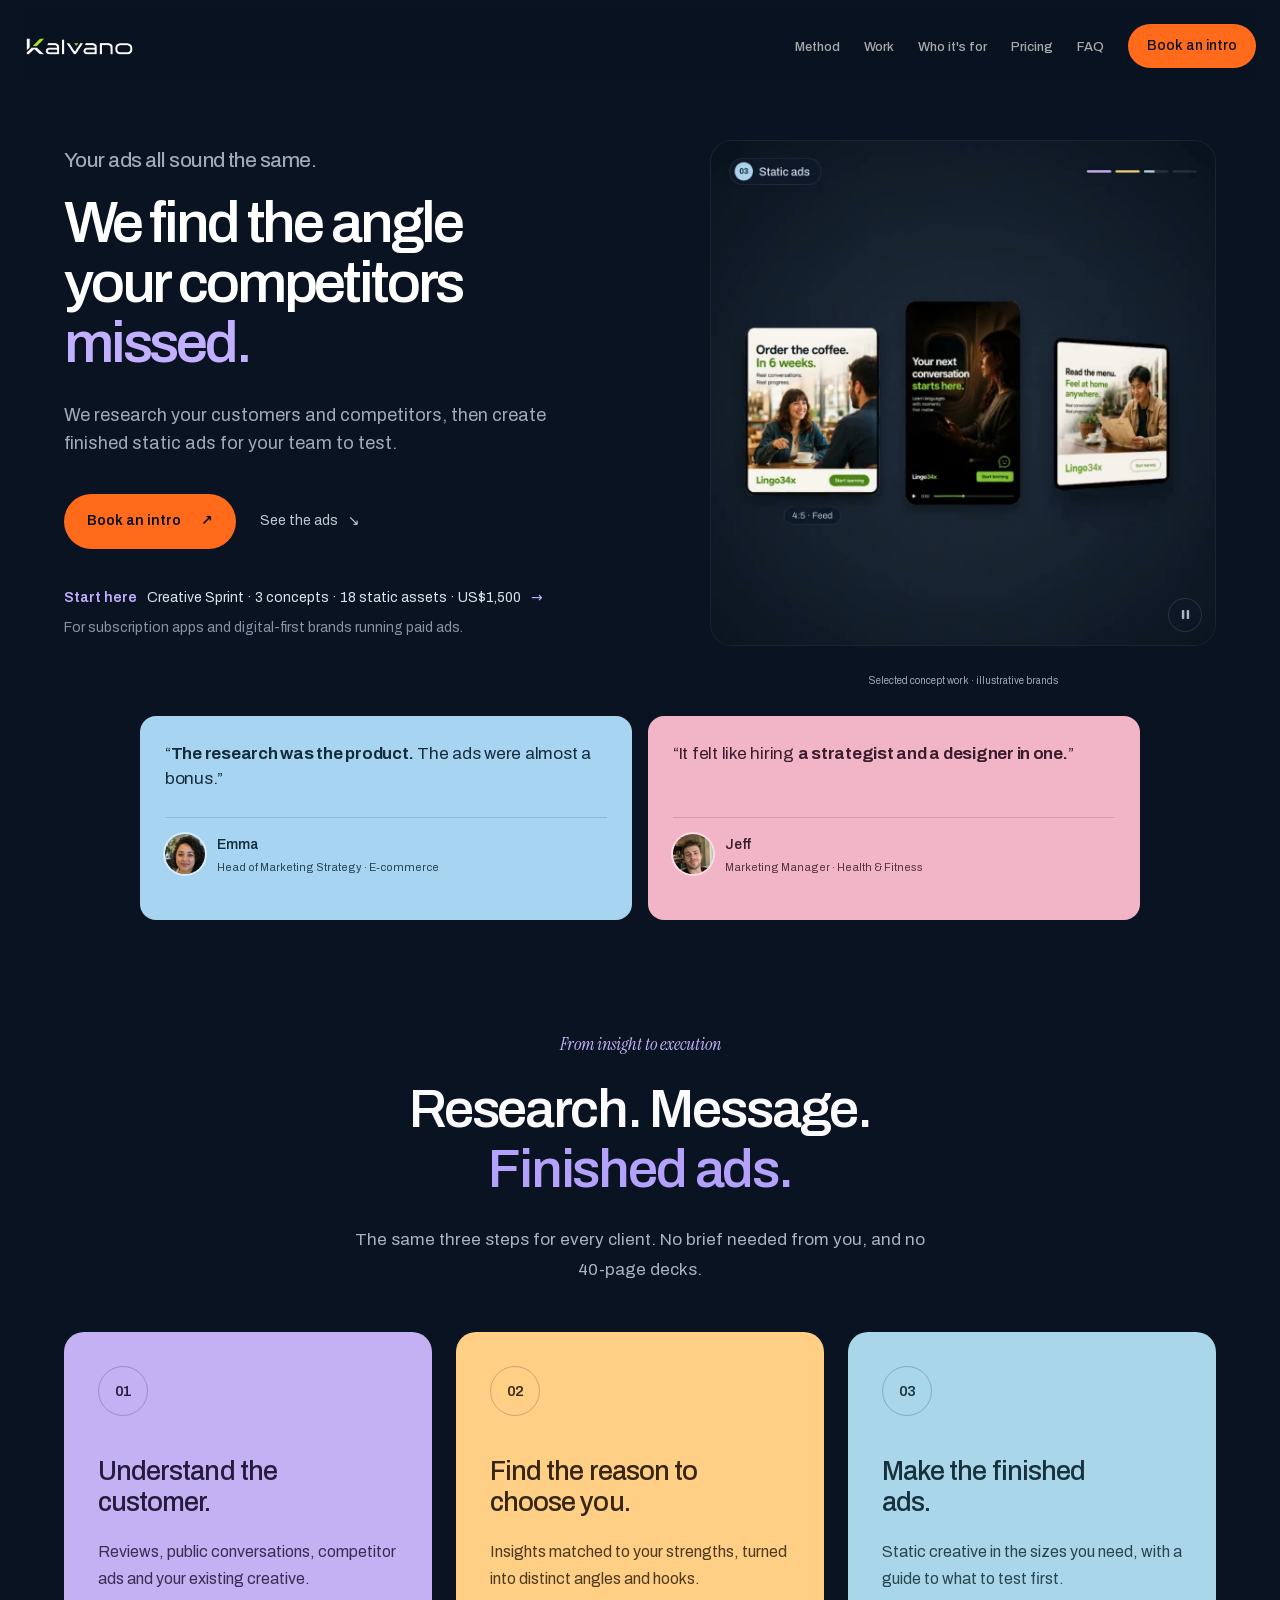
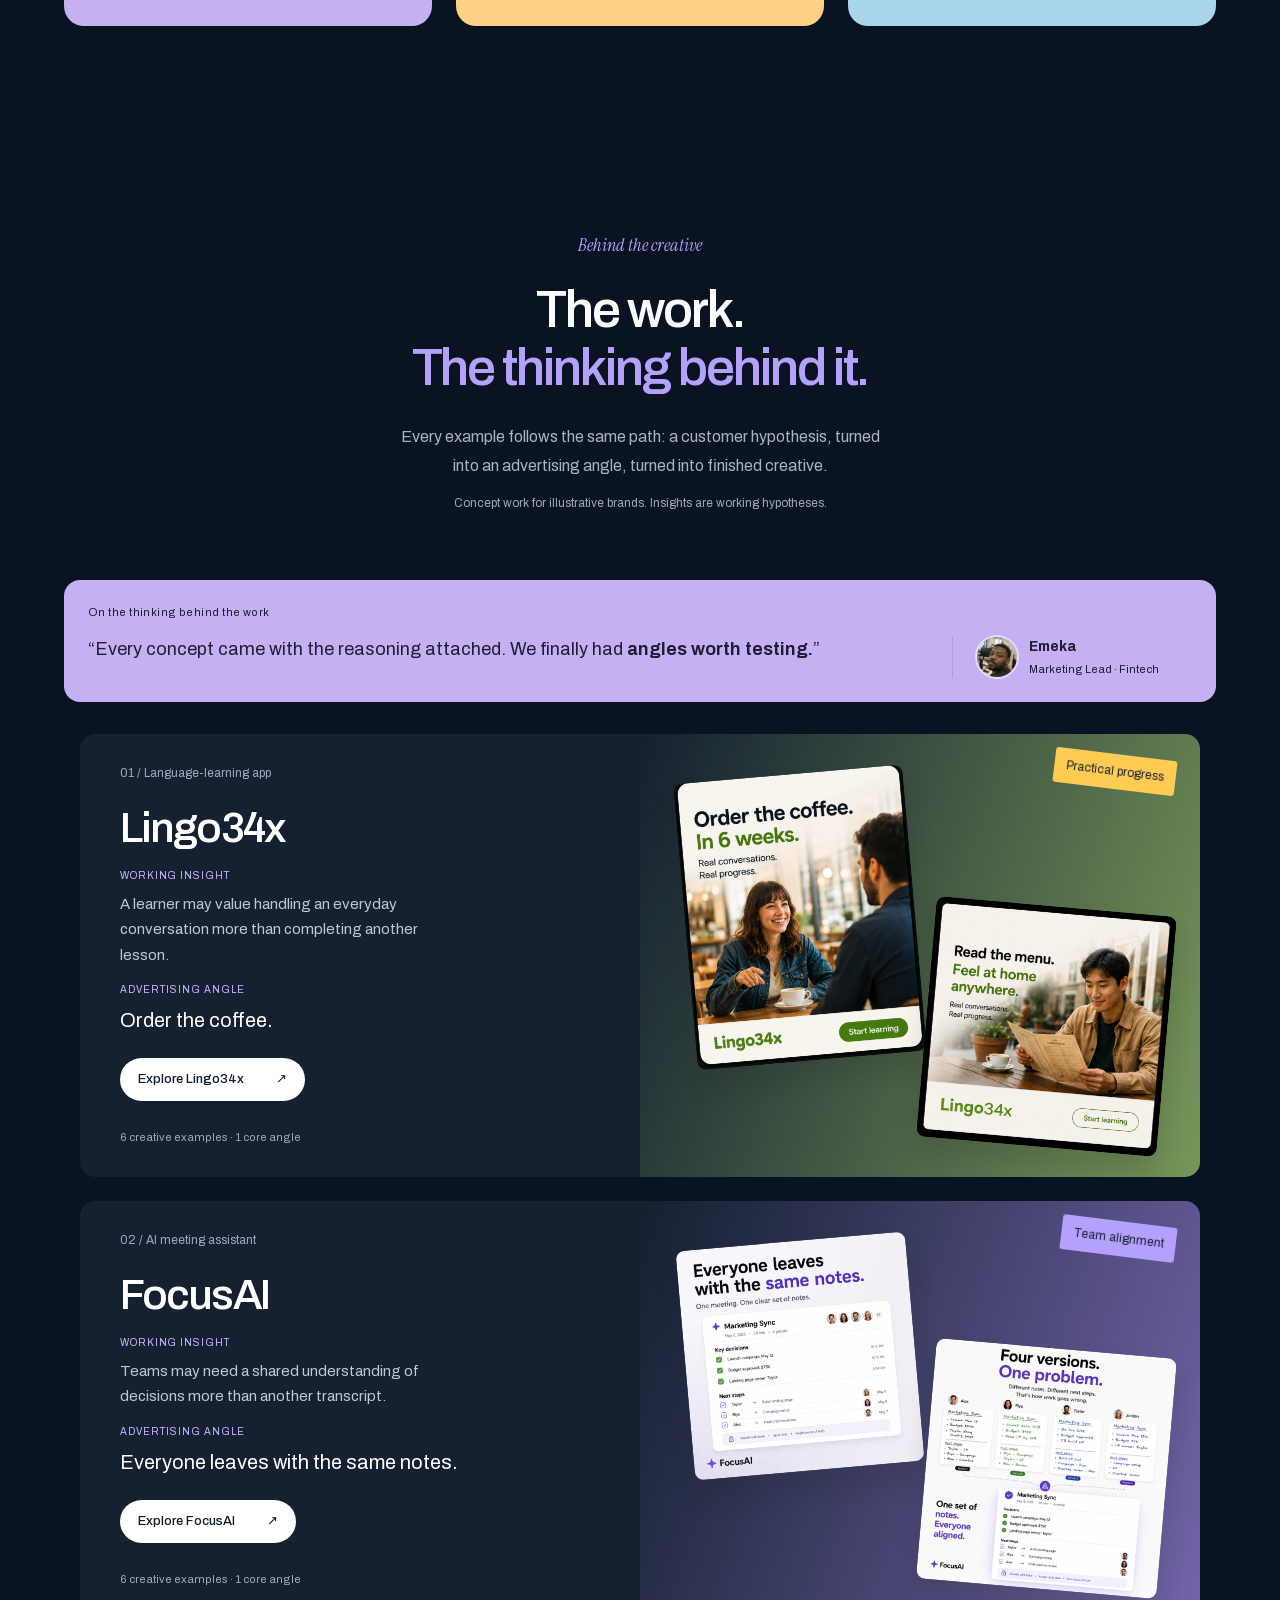
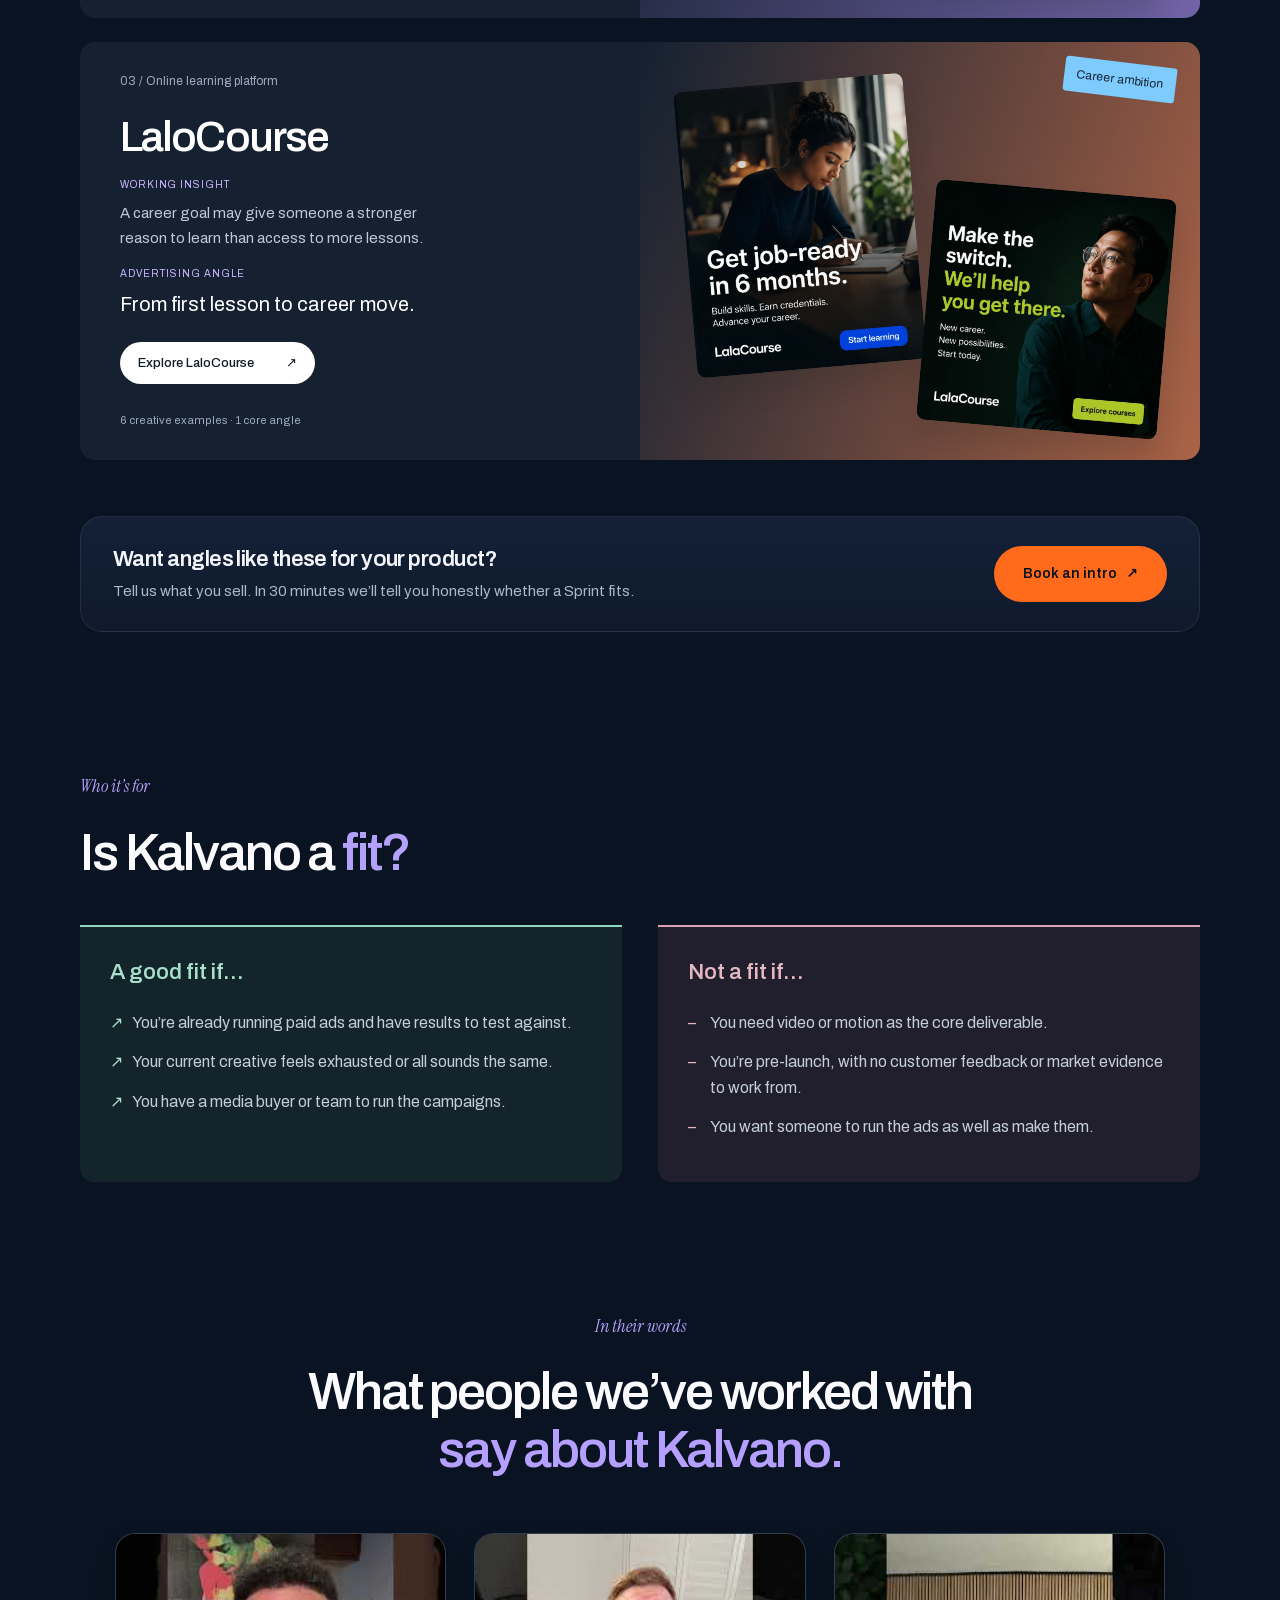
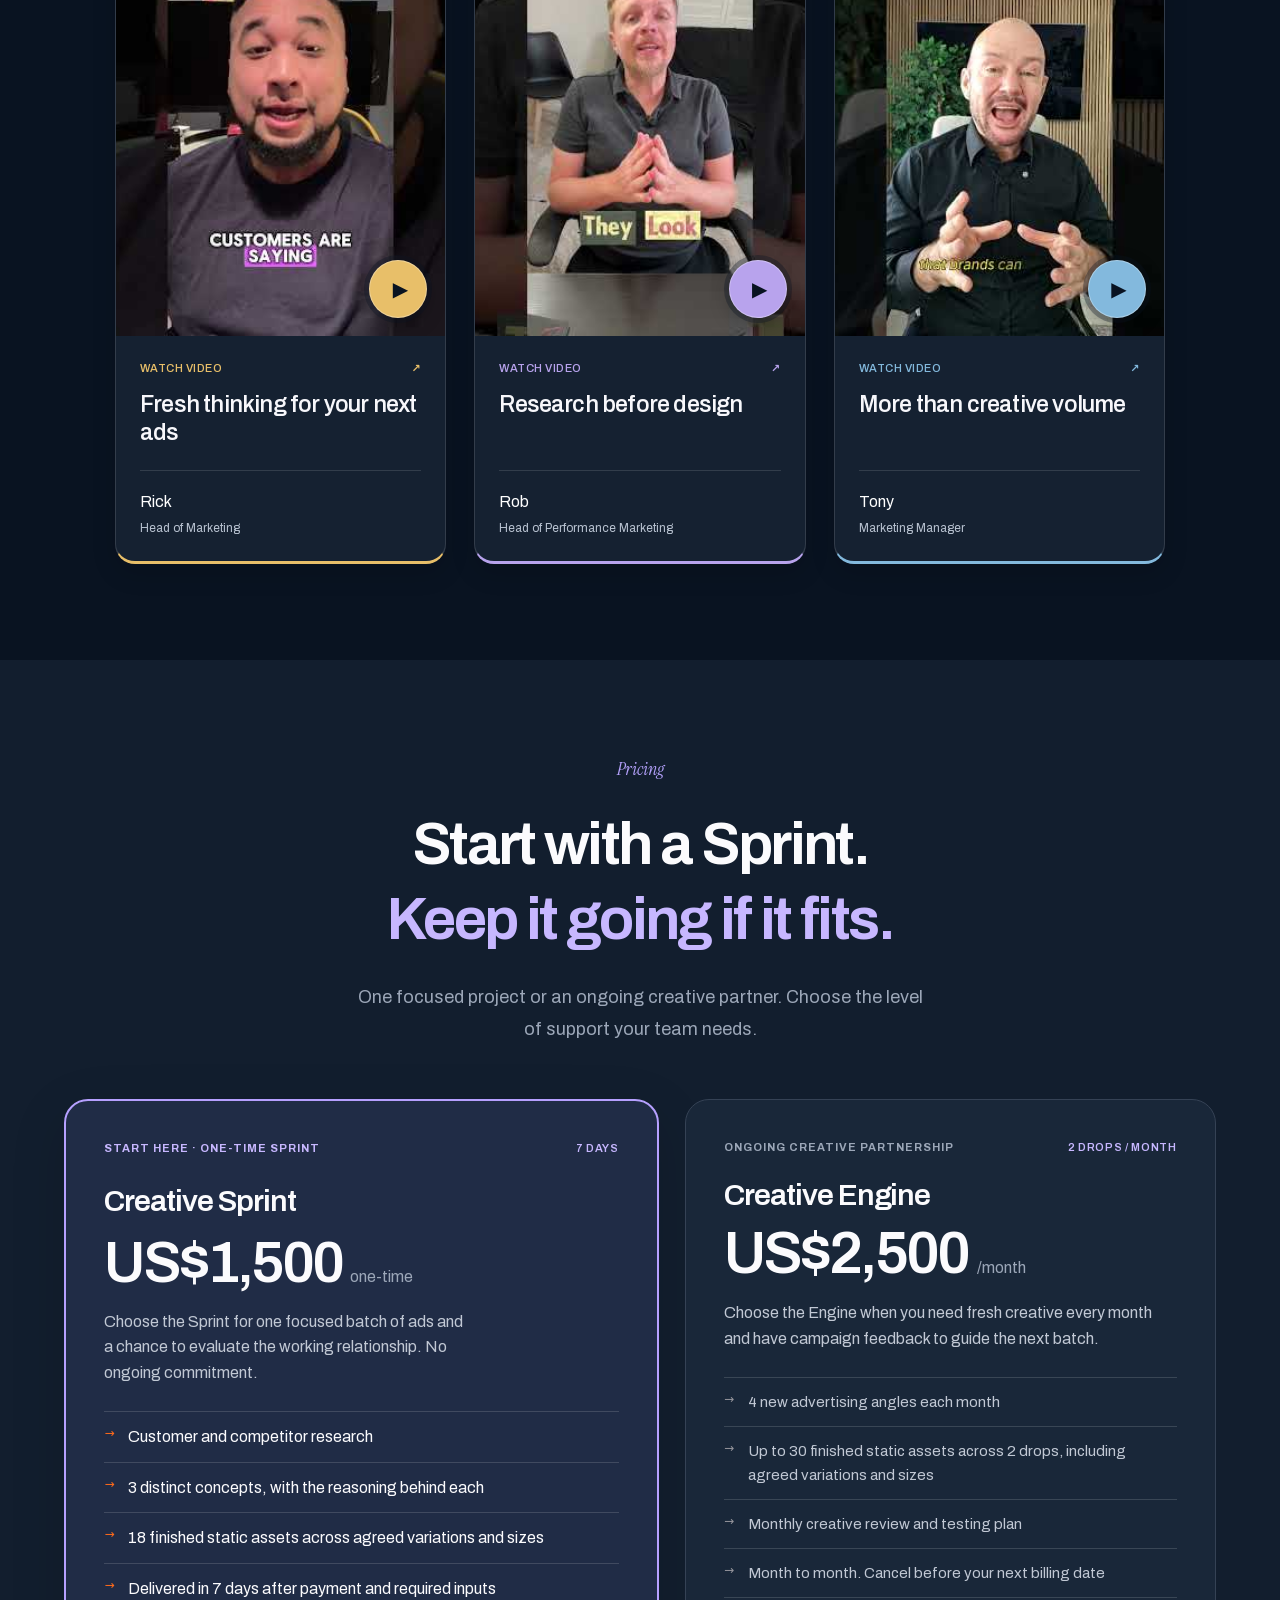
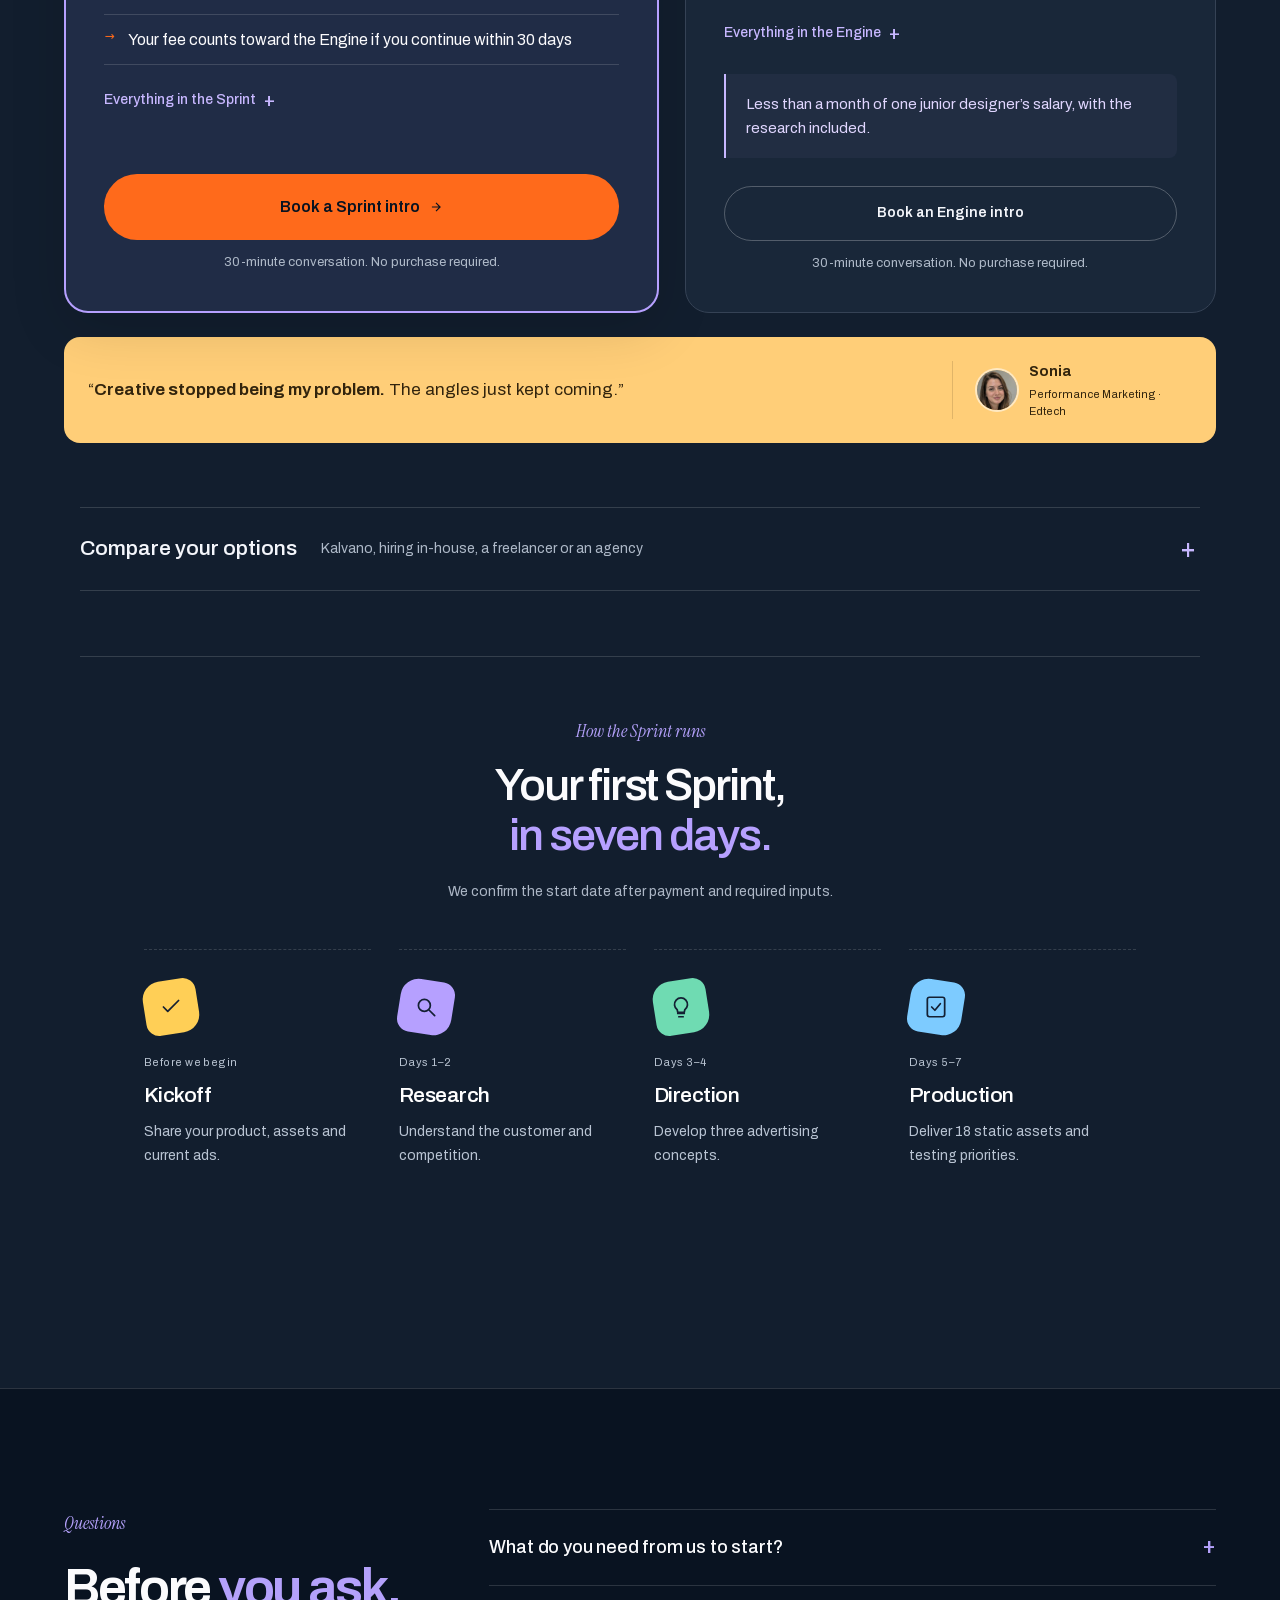
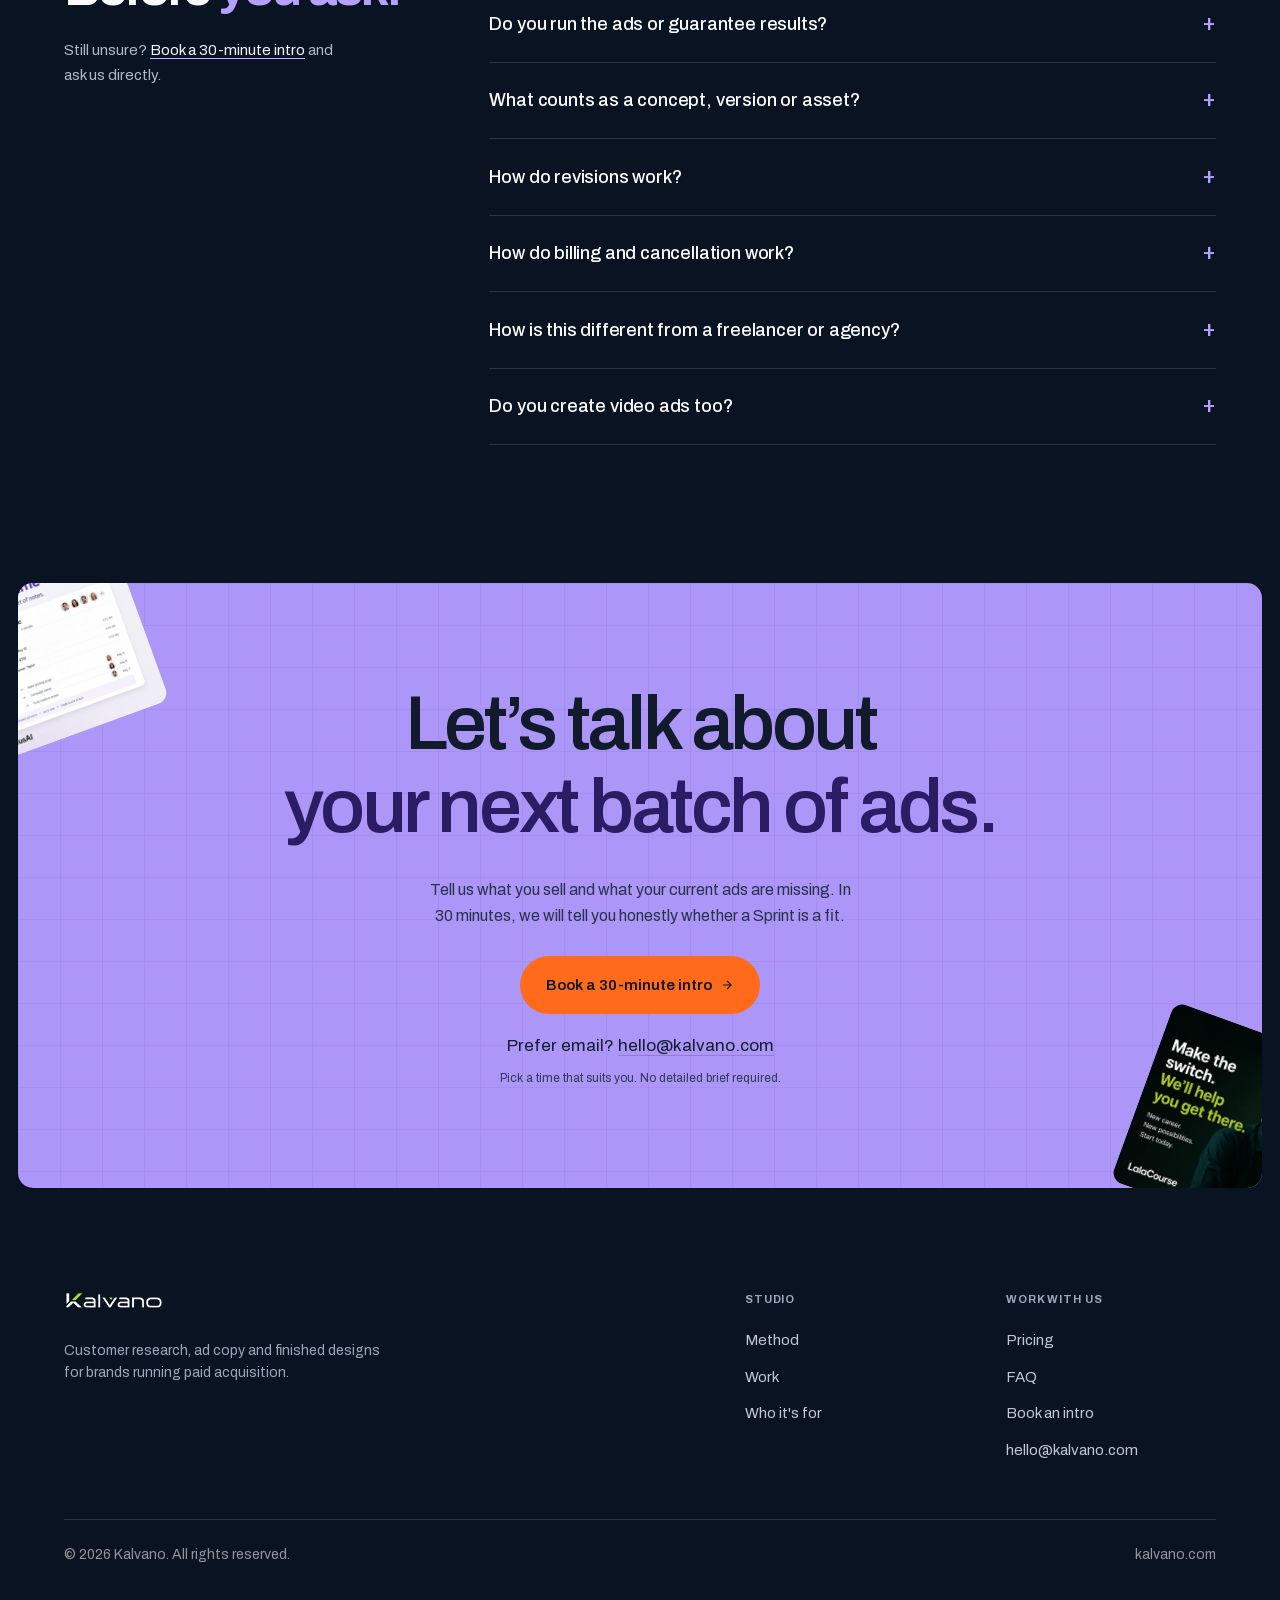
==== index.html @ e42575be "Clarify booking, offer conditions and contextual client proof" ====
<!DOCTYPE html>
<html lang="en">
<head>
<meta charset="UTF-8">
<meta name="viewport" content="width=device-width, initial-scale=1.0">
<title>Kalvano | Research-Led Static Ad Creative</title>
<meta name="description" content="Fresh advertising angles and finished static ads, built from customer research. Start with a US$1,500 Sprint: 3 concepts, 18 assets, 7 days from payment and required inputs.">
<link rel="canonical" href="https://kalvano.com/">
<meta name="theme-color" content="#091321">
<meta property="og:type" content="website">
<meta property="og:url" content="https://kalvano.com/">
<meta property="og:site_name" content="Kalvano">
<meta property="og:title" content="Kalvano | Research-Led Static Ad Creative">
<meta property="og:description" content="Fresh advertising angles and finished static ads, built from customer research. Start with a US$1,500 Sprint: 3 concepts, 18 assets, 7 days from payment and required inputs.">
<meta property="og:image" content="https://kalvano.com/assets/og-v6.jpg">
<meta property="og:image:type" content="image/jpeg">
<meta property="og:image:width" content="1200">
<meta property="og:image:height" content="630">
<meta property="og:image:alt" content="Kalvano. Your ads all sound the same. We find the angle your competitors missed.">
<meta name="twitter:card" content="summary_large_image">
<meta name="twitter:title" content="Kalvano | Research-Led Static Ad Creative">
<meta name="twitter:description" content="Fresh advertising angles and finished static ads, built from customer research. Start with a US$1,500 Sprint: 3 concepts, 18 assets, 7 days from payment and required inputs.">
<meta name="twitter:image" content="https://kalvano.com/assets/og-v6.jpg">
<meta name="twitter:image:alt" content="Kalvano. Your ads all sound the same. We find the angle your competitors missed.">
<link rel="icon" type="image/svg+xml" href="assets/favicon.svg">
<link rel="preload" href="assets/fonts/archivo-latin.woff2" as="font" type="font/woff2" crossorigin>
<link rel="preload" href="assets/video/kalvano-hero-square-poster.jpg" as="image" fetchpriority="high">
<link rel="stylesheet" href="assets/css/base.css">
<link rel="stylesheet" href="assets/css/sections.css">
<link rel="stylesheet" href="assets/css/theme.css">
<link rel="stylesheet" href="/assets/css/launch.css">
<link rel="stylesheet" href="/assets/css/identity.css">
<script>window.va = window.va || function () { (window.vaq = window.vaq || []).push(arguments); };</script>
<script defer src="/_vercel/insights/script.js"></script>
<script type="application/ld+json">
{
  "@context": "https://schema.org",
  "@graph": [
    {
      "@type": "Organization",
      "@id": "https://kalvano.com/#organization",
      "name": "Kalvano",
      "url": "https://kalvano.com/",
      "logo": "https://kalvano.com/assets/kalvano-logo-light.svg",
      "email": "hello@kalvano.com",
      "description": "Kalvano researches customers, industries, competitors, current advertising and product unique selling points, then creates finished static ads designed to attract attention, communicate product value and encourage action. Your team runs the campaigns."
    },
    {
      "@type": "WebSite",
      "@id": "https://kalvano.com/#website",
      "url": "https://kalvano.com/",
      "name": "Kalvano",
      "publisher": {
        "@id": "https://kalvano.com/#organization"
      }
    },
    {
      "@type": "Service",
      "@id": "https://kalvano.com/#creative-engine",
      "name": "Kalvano Creative Engine",
      "serviceType": "Ad creative for paid acquisition",
      "provider": {
        "@id": "https://kalvano.com/#organization"
      },
      "description": "US$2,500/month for ongoing research, four new advertising concepts, up to 30 finished static assets across two scheduled drops, ad copy, a monthly 30-minute creative review and next-month testing plan. One consolidated revision round per drop. Versions, sizes and dates agreed before each month. Billed monthly in advance; cancel before the next billing date. Motion and video are separately scoped.",
      "offers": {
        "@type": "Offer",
        "price": "2500",
        "priceCurrency": "USD",
        "availability": "https://schema.org/InStock"
      }
    },
    {
      "@type": "Service",
      "@id": "https://kalvano.com/#creative-sprint",
      "name": "Kalvano Creative Sprint",
      "serviceType": "Ad creative for paid acquisition",
      "provider": {
        "@id": "https://kalvano.com/#organization"
      },
      "description": "A one-time US$1,500 engagement for new clients: review mining, competitor ad teardown, an angle brief, three distinct advertising concepts with the reasoning explained, 18 finished static assets across agreed versions and sizes, ad copy and a testing-priority guide. Seven days from payment and required inputs, with one consolidated revision round. Subsequent standalone projects, motion and video quoted separately. Continue from a Sprint to the Engine within 30 days and your US$1,500 Sprint fee counts toward the first month: US$1,000 remaining for that month, then US$2,500/month.",
      "offers": {
        "@type": "Offer",
        "price": "1500",
        "priceCurrency": "USD",
        "availability": "https://schema.org/InStock"
      }
    },
    {
      "@type": "FAQPage",
      "@id": "https://kalvano.com/#faq",
      "mainEntity": [
        {
          "@type": "Question",
          "name": "What do you need from us to start?",
          "acceptedAnswer": {
            "@type": "Answer",
            "text": "Product information, brand assets and current ads, plus a kickoff call and one designated approver. Share any available customer feedback and campaign data. You do not need a detailed creative brief or direct access to customers. We confirm receipt of payment and required inputs before the seven-day Sprint starts."
          }
        },
        {
          "@type": "Question",
          "name": "Do you run the ads or guarantee results?",
          "acceptedAnswer": {
            "@type": "Answer",
            "text": "No. We handle the research, concepts, copy and static creative. Your team or media buyer handles campaign setup, media buying and optimisation. Results also depend on your offer, landing page and campaign execution. Available results inform future work on the Engine, including its monthly creative review and next-month testing plan."
          }
        },
        {
          "@type": "Question",
          "name": "What counts as a concept, version or asset?",
          "acceptedAnswer": {
            "@type": "Answer",
            "text": "A concept is a distinct advertising idea. A version explores it through a different hook, message or visual. An asset is one finished export: one version in three sizes counts as three assets. We agree the mix before production. The Sprint includes 3 concepts and 18 static assets; the Engine includes 4 new concepts and up to 30 static assets across two agreed monthly drops."
          }
        },
        {
          "@type": "Question",
          "name": "How do revisions work?",
          "acceptedAnswer": {
            "@type": "Answer",
            "text": "The Sprint includes one consolidated revision round; the Engine includes one per drop. Your approver sends one collected set of feedback on the agreed direction. New concepts, changed briefs or extra rounds require agreed additional scope or a future Engine drop. Corrections to our own mistakes do not use your revision allowance."
          }
        },
        {
          "@type": "Question",
          "name": "How do billing and cancellation work?",
          "acceptedAnswer": {
            "@type": "Answer",
            "text": "The US$1,500 Sprint is a one-time engagement for new clients, paid upfront with no ongoing commitment. Subsequent standalone projects are quoted separately. The US$2,500/month Engine is billed in advance with no minimum multi-month commitment. Cancel before your next billing date to stop renewal; we complete the current paid month’s agreed work. Continue from a Sprint to the Engine within 30 days and your US$1,500 Sprint fee counts toward the first month: US$1,000 remaining for that month, then US$2,500/month."
          }
        },
        {
          "@type": "Question",
          "name": "How is this different from a freelancer or agency?",
          "acceptedAnswer": {
            "@type": "Answer",
            "text": "The scope matters more than the label: freelancers, in-house teams and agencies can all offer research and strategy. Kalvano combines customer and competitor research, advertising angles, copy and finished static ads in a defined package. Your team keeps running the campaigns. Choose a one-time Sprint or ongoing monthly support."
          }
        },
        {
          "@type": "Question",
          "name": "Do you create video ads too?",
          "acceptedAnswer": {
            "@type": "Answer",
            "text": "Our standard packages focus on static paid-social creative. Motion, video editing and repurposing supplied UGC or product footage can be scoped and priced separately. Creator sourcing and shoots are not included."
          }
        }
      ]
    }
  ]
}
</script>
</head>
<body class="dialed-theme">

<a href="#main" class="skip-link">Skip to content</a>

<!-- ================= NAV ================= -->
<nav id="nav" aria-label="Main">
  <a href="#top" class="brand" aria-label="Kalvano home"><img class="brand-logo" src="assets/kalvano-logo-light.svg" alt="Kalvano" width="439" height="83"></a>
  <div class="nav-right">
    <ul class="nav-links" id="nav-menu">
      <li><a href="#method">Method</a></li>
      <li><a href="#work">Work</a></li>
      <li><a href="#who">Who it's for</a></li>
      <li><a href="#offer">Pricing</a></li>
      <li><a href="#faq">FAQ</a></li>
    </ul>
    <a href="https://calendly.com/taqhausinc/30min?utm_source=kalvano.com&amp;utm_content=nav" target="_blank" rel="noopener" class="nav-cta">Book an intro<span class="sr-only"> (opens in a new tab)</span></a>
    <button type="button" class="nav-toggle" id="nav-toggle" aria-expanded="false" aria-controls="nav-menu" aria-label="Open menu">
      <span></span><span></span>
    </button>
  </div>
</nav>

<main id="main">

<!-- ================= HERO ================= -->
<header class="launch-hero" id="top">
 <div class="launch-hero-inner">
  <div class="launch-copy">
   <h1><span class="hero-problem">Your ads all sound the same.</span>We find the angle <br>your competitors <br><span class="hero-emphasis">missed.</span></h1>
   <p>We research your customers and competitors, then create finished static ads for your team to test.</p>
   <div class="launch-actions"><a href="https://calendly.com/taqhausinc/30min?utm_source=kalvano.com&amp;utm_content=hero" target="_blank" rel="noopener" class="btn btn-primary">Book an intro <span aria-hidden="true">↗</span><span class="sr-only"> (opens in a new tab)</span></a><a href="#work" class="hero-work-link">See the ads <span aria-hidden="true">↘</span></a></div>
   <a class="hero-offer" href="#offer"><span class="hero-offer-tag">Start here</span><span class="hero-offer-text">Creative Sprint · 3 concepts · 18 static assets · US$1,500</span><span class="hero-offer-arrow" aria-hidden="true">→</span></a>
   <span class="launch-small">For subscription apps and digital-first brands running paid ads.</span>
  </div>
  <div class="hero-visual"><figure class="hero-reel">
   <video class="hero-reel-video" muted loop playsinline preload="auto" data-start="5.3" width="1080" height="1080" poster="assets/video/kalvano-hero-square-poster.jpg" aria-label="Animation of the Kalvano process: phrases highlighted in customer reviews become ad angles, the angles become finished static ads, and the ads are queued ready to test.">
    <source src="assets/video/kalvano-hero-square.mp4" type="video/mp4">
   </video>
   <button type="button" class="hero-reel-toggle" aria-label="Pause animation"><svg class="i-pause" viewBox="0 0 16 16" aria-hidden="true"><rect x="3.5" y="2.5" width="3" height="11" rx="1"/><rect x="9.5" y="2.5" width="3" height="11" rx="1"/></svg><svg class="i-play" viewBox="0 0 16 16" aria-hidden="true"><path d="M4.5 2.8v10.4a.8.8 0 0 0 1.2.7l8.3-5.2a.8.8 0 0 0 0-1.4L5.7 2.1a.8.8 0 0 0-1.2.7z"/></svg></button>
   <figcaption class="board-disclosure">Selected concept work · illustrative brands</figcaption>
  </figure></div>
 </div>
</header>

<section class="client-proof" aria-label="What clients say"><p class="mobile-rail-label">Client feedback <span>Swipe to read <span aria-hidden="true">→</span></span></p><div class="client-proof-grid" role="region" aria-label="Client quotes" tabindex="0"><figure><blockquote><p>“<strong>The research was the product.</strong> The ads were almost a bonus.”</p></blockquote><figcaption><img class="proof-avatar" src="assets/img/people/emma.jpg" alt="" width="40" height="40" loading="lazy"><div class="proof-who"><strong>Emma</strong><span>Head of Marketing Strategy · E&#8209;commerce</span></div></figcaption></figure><figure><blockquote><p>“It felt like hiring <strong>a strategist and a designer in one.</strong>”</p></blockquote><figcaption><img class="proof-avatar" src="assets/img/people/jeff.jpg" alt="" width="40" height="40" loading="lazy"><div class="proof-who"><strong>Jeff</strong><span>Marketing Manager · Health &amp; Fitness</span></div></figcaption></figure></div></section>

<section class="launch-method method-compact" id="method">
 <div class="launch-section-head"><div><span class="launch-kicker">From insight to execution</span><h2>Research. Message.<br><span>Finished ads.</span></h2></div><p>The same three steps for every client. No brief needed from you, and no 40-page decks.</p></div>
 <div class="method-steps">
  <article><span class="method-number">01</span><h3>Understand the customer.</h3><p>Reviews, public conversations, competitor ads and your existing creative.</p></article>
  <article><span class="method-number">02</span><h3>Find the reason to choose you.</h3><p>Insights matched to your strengths, turned into distinct angles and hooks.</p></article>
  <article><span class="method-number">03</span><h3>Make the finished ads.</h3><p>Static creative in the sizes you need, with a guide to what to test first.</p></article>
 </div>
</section>

<section class="selected-work" id="work">
 <div class="launch-section-head"><div><span class="launch-kicker">Behind the creative</span><h2>The work.<br><span>The thinking behind it.</span></h2></div><p>Every example follows the same path: a customer hypothesis, turned into an advertising angle, turned into finished creative.<small>Concept work for illustrative brands. Insights are working hypotheses.</small></p></div>
 <figure class="decision-quote work-quote"><span class="decision-quote-label">On the thinking behind the work</span><blockquote><p>“Every concept came with the reasoning attached. We finally had <strong>angles worth testing.</strong>”</p></blockquote><figcaption><img class="proof-avatar" src="assets/img/people/emeka.jpg" alt="" width="40" height="40" loading="lazy"><div class="proof-who"><strong>Emeka</strong><span>Marketing Lead · Fintech</span></div></figcaption></figure>
 <div class="project-list">
  <article class="project-preview project-language">
   <div class="project-preview-copy"><span class="project-index">01 / Language-learning app</span><h3>Lingo34x</h3><dl class="project-thinking"><div><dt>Working insight</dt><dd>A learner may value handling an everyday conversation more than completing another lesson.</dd></div><div><dt>Advertising angle</dt><dd>Order the coffee.</dd></div></dl><a href="/work/order-the-coffee/" class="project-link">Explore Lingo34x <span aria-hidden="true">↗</span></a><span class="project-count">6 creative examples · 1 core angle</span></div>
   <a href="/work/order-the-coffee/" class="project-preview-art" aria-label="View Lingo34x creative examples"><span class="project-art-tag">Practical progress</span><img class="preview-primary" src="assets/img/work-language-01-4x5.webp" alt="Order the coffee." width="800" height="1000" loading="lazy"><img class="preview-secondary" src="assets/img/work-language-02-1x1.webp" alt="Another execution of the Lingo34x advertising angle" width="800" height="800" loading="lazy"></a>
  </article>
  <article class="project-preview project-ai">
   <div class="project-preview-copy"><span class="project-index">02 / AI meeting assistant</span><h3>FocusAI</h3><dl class="project-thinking"><div><dt>Working insight</dt><dd>Teams may need a shared understanding of decisions more than another transcript.</dd></div><div><dt>Advertising angle</dt><dd>Everyone leaves with the same notes.</dd></div></dl><a href="/work/shared-notes/" class="project-link">Explore FocusAI <span aria-hidden="true">↗</span></a><span class="project-count">6 creative examples · 1 core angle</span></div>
   <a href="/work/shared-notes/" class="project-preview-art" aria-label="View FocusAI creative examples"><span class="project-art-tag">Team alignment</span><img class="preview-primary" src="assets/img/work-ai-01-4x5.webp" alt="Everyone leaves with the same notes." width="800" height="800" loading="lazy"><img class="preview-secondary" src="assets/img/work-ai-02-1x1.webp" alt="Another execution of the FocusAI advertising angle" width="800" height="800" loading="lazy"></a>
  </article>
  <article class="project-preview project-education">
   <div class="project-preview-copy"><span class="project-index">03 / Online learning platform</span><h3>LaloCourse</h3><dl class="project-thinking"><div><dt>Working insight</dt><dd>A career goal may give someone a stronger reason to learn than access to more lessons.</dd></div><div><dt>Advertising angle</dt><dd>From first lesson to career move.</dd></div></dl><a href="/work/career-move/" class="project-link">Explore LaloCourse <span aria-hidden="true">↗</span></a><span class="project-count">6 creative examples · 1 core angle</span></div>
   <a href="/work/career-move/" class="project-preview-art" aria-label="View LaloCourse creative examples"><span class="project-art-tag">Career ambition</span><img class="preview-primary" src="assets/img/work-education-01-4x5.webp" alt="From first lesson to career move." width="800" height="1000" loading="lazy"><img class="preview-secondary" src="assets/img/work-education-02-1x1.webp" alt="Another execution of the LaloCourse advertising angle" width="800" height="800" loading="lazy"></a>
  </article>
 </div>
 <div class="work-cta reveal"><p>Want angles like these for your product?<span>Tell us what you sell. In 30 minutes we’ll tell you honestly whether a Sprint fits.</span></p><a href="https://calendly.com/taqhausinc/30min?utm_source=kalvano.com&amp;utm_content=work" target="_blank" rel="noopener" class="btn btn-primary">Book an intro <span aria-hidden="true">↗</span><span class="sr-only"> (opens in a new tab)</span></a></div>
</section>

<section class="fit-check" id="who" aria-labelledby="fit-title">
 <span class="launch-kicker">Who it’s for</span>
 <h2 id="fit-title">Is Kalvano a <span>fit?</span></h2>
 <div class="fit-columns"><div><h3>A good fit if…</h3><ul><li>You’re already running paid ads and have results to test against.</li><li>Your current creative feels exhausted or all sounds the same.</li><li>You have a media buyer or team to run the campaigns.</li></ul></div>
 <div><h3>Not a fit if…</h3><ul><li>You need video or motion as the core deliverable.</li><li>You’re pre-launch, with no customer feedback or market evidence to work from.</li><li>You want someone to run the ads as well as make them.</li></ul></div></div>
</section>

<section class="collaborator-videos" aria-labelledby="collaborator-title">
 <div class="collaborator-heading"><span class="launch-kicker">In their words</span><h2 id="collaborator-title">What people we’ve worked with <br><span>say about Kalvano.</span></h2></div>
 <p class="mobile-rail-label">Meet Rick, Rob and Tony <span>Swipe to explore <span aria-hidden="true">→</span></span></p>
 <div class="collaborator-grid" role="region" aria-label="Three videos from people we’ve worked with" tabindex="0">
  <a class="collaborator-card" href="https://www.youtube.com/watch?v=iPE7c8uJ1es" data-video="iPE7c8uJ1es" data-video-title="Fresh thinking for your next ads" aria-label="Watch Rick: Head of Marketing"><div class="collaborator-portrait"><img src="/assets/img/videos/iPE7c8uJ1es.jpg" width="480" height="360" loading="lazy" alt=""><span class="video-play" aria-hidden="true">▶</span></div><div class="collaborator-caption"><span>Watch video <span aria-hidden="true">↗</span></span><h3>Fresh thinking for your next ads</h3><p class="collaborator-person">Rick<small>Head of Marketing</small></p></div></a>
  <a class="collaborator-card" href="https://www.youtube.com/watch?v=t7ratD69s4A" data-video="t7ratD69s4A" data-video-title="Research before design" aria-label="Watch Rob: Head of Performance Marketing"><div class="collaborator-portrait"><img src="/assets/img/videos/t7ratD69s4A.jpg" width="480" height="360" loading="lazy" alt=""><span class="video-play" aria-hidden="true">▶</span></div><div class="collaborator-caption"><span>Watch video <span aria-hidden="true">↗</span></span><h3>Research before design</h3><p class="collaborator-person">Rob<small>Head of Performance Marketing</small></p></div></a>
  <a class="collaborator-card" href="https://www.youtube.com/watch?v=_SQNncZIyI0" data-video="_SQNncZIyI0" data-video-title="More than creative volume" aria-label="Watch Tony: Marketing Manager"><div class="collaborator-portrait"><img src="/assets/img/videos/_SQNncZIyI0.jpg" width="480" height="360" loading="lazy" alt=""><span class="video-play" aria-hidden="true">▶</span></div><div class="collaborator-caption"><span>Watch video <span aria-hidden="true">↗</span></span><h3>More than creative volume</h3><p class="collaborator-person">Tony<small>Marketing Manager</small></p></div></a>
 </div>
</section>

<!-- ================= PRICING ================= -->
<section class="offer" id="offer">
  <div class="wrap"><span class="launch-kicker reveal">Pricing</span></div>
  <div class="offer-head">
    <h2 class="offer-headline display reveal">Start with a Sprint.<br><span class="ser">Keep it going if it fits.</span></h2>
    <p class="offer-intro reveal">One focused project or an ongoing creative partner. Choose the level of support your team needs.</p>
  </div>

  <div class="offer-grid">
    <article class="model-card is-lead sprint-card reveal">
      <div class="model-top">
        <span class="model-type">Start here · One-time Sprint</span>
        <span class="model-when">7 days</span>
      </div>
      <h3 class="model-name">Creative Sprint</h3>
      <div class="model-price">US$1,500<span> one-time</span></div>
      <p class="model-desc">Choose the Sprint for one focused batch of ads and a chance to evaluate the working relationship. No ongoing commitment.</p>
      <ul class="model-feats">
        <li>Customer and competitor research</li>
        <li>3 distinct concepts, with the reasoning behind each</li>
        <li>18 finished static assets across agreed variations and sizes</li><li>Delivered in 7 days after payment and required inputs</li>
        <li>Your fee counts toward the Engine if you continue within 30 days</li>
      </ul>
      <details class="model-more">
        <summary>Everything in the Sprint</summary>
        <ul>
          <li>Review mining and a competitor ad teardown</li>
          <li>An angle brief explaining each concept</li>
          <li>Ad copy and a short testing-priority guide</li>
          <li>Versions and export sizes agreed before production. Each size counts as one asset</li>
          <li>1 consolidated revision round</li>
          <li>The 7 days start once payment and required inputs are in</li>
          <li>Motion or video scoped separately</li>
        </ul>
      </details>
      <div class="model-cta">
        <a href="https://calendly.com/taqhausinc/30min?utm_source=kalvano.com&amp;utm_content=sprint" target="_blank" rel="noopener" class="btn btn-primary">Book a Sprint intro
          <svg viewBox="0 0 24 24" fill="none" stroke="currentColor" stroke-width="2" aria-hidden="true"><path d="M5 12h14M12 5l7 7-7 7"/></svg><span class="sr-only"> (opens in a new tab)</span>
        </a>
        <p class="model-cta-note">30-minute conversation. No purchase required.</p>
      </div>
    </article>

    <article class="model-card engine-card reveal">
      <div class="model-top">
        <span class="model-type">Ongoing creative partnership</span>
        <span class="model-when">2 drops / month</span>
      </div>
      <h3 class="model-name">Creative Engine</h3>
      <div class="model-price">US$2,500<span>/month</span></div>
      <p class="model-desc">Choose the Engine when you need fresh creative every month and have campaign feedback to guide the next batch.</p>
      <ul class="model-feats">
        <li>4 new advertising angles each month</li>
        <li>Up to 30 finished static assets across 2 drops, including agreed variations and sizes</li>
        <li>Monthly creative review and testing plan</li>
        <li>Month to month. Cancel before your next billing date</li>
      </ul>
      <details class="model-more">
        <summary>Everything in the Engine</summary>
        <ul>
          <li>Ongoing customer and competitor research</li>
          <li>Ad copy, agreed variations, sizes and iterations</li>
          <li>A 30-minute monthly review using your click-through and conversion data</li>
          <li>1 consolidated revision round per drop</li>
          <li>Billed monthly in advance, with no minimum term</li>
          <li>Motion or video scoped separately</li>
        </ul>
      </details>
      <p class="engine-anchor">Less than a month of one junior designer’s salary, with the research included.</p>
      <div class="model-cta">
        <a href="https://calendly.com/taqhausinc/30min?utm_source=kalvano.com&amp;utm_content=engine" target="_blank" rel="noopener" class="btn btn-ghost">Book an Engine intro<span class="sr-only"> (opens in a new tab)</span></a>
        <p class="model-cta-note">30-minute conversation. No purchase required.</p>
      </div>
    </article>
  </div>

  <figure class="decision-quote engine-quote"><blockquote><p>“<strong>Creative stopped being my problem.</strong> The angles just kept coming.”</p></blockquote><figcaption><img class="proof-avatar" src="assets/img/people/sonia.jpg" alt="" width="40" height="40" loading="lazy"><div class="proof-who"><strong>Sonia</strong><span>Performance Marketing · Edtech</span></div></figcaption></figure>

  <details class="alt-compare"><summary id="compare-title">Compare your options <span>Kalvano, hiring in-house, a freelancer or an agency</span></summary>
    <div class="alt-compare-head">
      <span class="launch-kicker">The alternatives</span>
      <h3>How Kalvano compares.</h3>
      <p>Typical arrangements vary by provider and scope. Some freelancers and in-house teams also handle strategy and research.</p>
    </div>
    <ul class="alt-compare-grid" aria-label="Kalvano compared with an in-house designer, a freelancer and an agency" tabindex="0">
      <li>
        <span class="alt-compare-tag">In-house designer</span>
        <h4>A dedicated member of your team.</h4>
        <dl><div><dt>Research</dt><dd>Depends on the role</dd></div><div><dt>First ads</dt><dd>Depends on their queue</dd></div><div><dt>Commitment</dt><dd>Salary, hiring and management</dd></div></dl>
      </li>
      <li>
        <span class="alt-compare-tag">Freelancer</span>
        <h4>Flexible support for a defined project.</h4>
        <dl><div><dt>Research</dt><dd>Depends on the scope</dd></div><div><dt>First ads</dt><dd>Depends on availability</dd></div><div><dt>Commitment</dt><dd>Project or retainer; scope agreed</dd></div></dl>
      </li>
      <li>
        <span class="alt-compare-tag">Full-service agency</span>
        <h4>A broader range of services.</h4>
        <dl><div><dt>Research</dt><dd>Depends on the scope</dd></div><div><dt>First ads</dt><dd>Depends on onboarding and scope</dd></div><div><dt>Commitment</dt><dd>Project or retainer; terms vary</dd></div></dl>
      </li>
      <li class="is-kalvano">
        <span class="alt-compare-tag">Kalvano</span>
        <h4>Research, angles and finished ads.</h4>
        <dl><div><dt>Research</dt><dd>Included</dd></div><div><dt>First ads</dt><dd>18 static assets in 7 days after payment and required inputs</dd></div><div><dt>Commitment</dt><dd>US$1,500 Sprint, then month to month</dd></div></dl>
      </li>
    </ul>
  </details>

  <section class="offer-delivery" id="process" aria-labelledby="delivery-title">
    <div class="delivery-heading"><span class="launch-kicker">How the Sprint runs</span><h3 id="delivery-title">Your first Sprint,<br><span>in seven days.</span></h3><p>We confirm the start date after payment and required inputs.</p></div>
    <ol class="delivery-steps">
      <li><span class="delivery-badge" aria-hidden="true"><svg viewBox="0 0 24 24" fill="none" stroke="currentColor" stroke-width="1.6" stroke-linecap="round" stroke-linejoin="round"><path d="m5 12 4 4L19 6"/></svg></span><div><span class="delivery-when">Before we begin</span><h4>Kickoff</h4><p>Share your product, assets and current ads.</p></div></li>
      <li><span class="delivery-badge" aria-hidden="true"><svg viewBox="0 0 24 24" fill="none" stroke="currentColor" stroke-width="1.6" stroke-linecap="round" stroke-linejoin="round"><circle cx="10.5" cy="10.5" r="5.5"/><path d="m15 15 5 5"/></svg></span><div><span class="delivery-when">Days 1–2</span><h4>Research</h4><p>Understand the customer and competition.</p></div></li>
      <li><span class="delivery-badge" aria-hidden="true"><svg viewBox="0 0 24 24" fill="none" stroke="currentColor" stroke-width="1.6" stroke-linecap="round" stroke-linejoin="round"><path d="M9 18h6M10 21h4M8.5 14.5a6 6 0 1 1 7 0L15 17H9z"/></svg></span><div><span class="delivery-when">Days 3–4</span><h4>Direction</h4><p>Develop three advertising concepts.</p></div></li>
      <li><span class="delivery-badge" aria-hidden="true"><svg viewBox="0 0 24 24" fill="none" stroke="currentColor" stroke-width="1.6" stroke-linecap="round" stroke-linejoin="round"><rect x="4" y="3" width="16" height="18" rx="2"/><path d="m8 12 3 3 5-6"/></svg></span><div><span class="delivery-when">Days 5–7</span><h4>Production</h4><p>Deliver 18 static assets and testing priorities.</p></div></li>
    </ol>
  </section>

</section>

<!-- ================= FAQ ================= -->
<section class="faq" id="faq">
  <div class="faq-inner">
    <div class="faq-head reveal">
      <span class="launch-kicker">Questions</span>
      <h2 class="faq-headline display">Before <span class="ser">you ask.</span></h2>
      <p class="faq-aside">Still unsure? <a href="https://calendly.com/taqhausinc/30min?utm_source=kalvano.com&amp;utm_content=faq" target="_blank" rel="noopener">Book a 30-minute intro<span class="sr-only"> (opens in a new tab)</span></a> and ask us directly.</p>
    </div>
    <div class="faq-list reveal">
      <details><summary>What do you need from us to start?</summary><p>Product information, brand assets and current ads, plus a kickoff call and one designated approver. Share any available customer feedback and campaign data. You do not need a detailed creative brief or direct access to customers. We confirm receipt of payment and required inputs before the seven-day Sprint starts.</p></details>
      <details><summary>Do you run the ads or guarantee results?</summary><p>No. We handle the research, concepts, copy and static creative. Your team or media buyer handles campaign setup, media buying and optimisation. Results also depend on your offer, landing page and campaign execution. Available results inform future work on the Engine, including its monthly creative review and next-month testing plan.</p></details>
      <details><summary>What counts as a concept, version or asset?</summary><p>A concept is a distinct advertising idea. A version explores it through a different hook, message or visual. An asset is one finished export: one version in three sizes counts as three assets. We agree the mix before production. The Sprint includes 3 concepts and 18 static assets; the Engine includes 4 new concepts and up to 30 static assets across two agreed monthly drops.</p></details>
      <details><summary>How do revisions work?</summary><p>The Sprint includes one consolidated revision round; the Engine includes one per drop. Your approver sends one collected set of feedback on the agreed direction. New concepts, changed briefs or extra rounds require agreed additional scope or a future Engine drop. Corrections to our own mistakes do not use your revision allowance.</p></details>
      <details><summary>How do billing and cancellation work?</summary><p>The US$1,500 Sprint is a one-time engagement for new clients, paid upfront with no ongoing commitment. Subsequent standalone projects are quoted separately. The US$2,500/month Engine is billed in advance with no minimum multi-month commitment. Cancel before your next billing date to stop renewal; we complete the current paid month’s agreed work. Continue from a Sprint to the Engine within 30 days and your US$1,500 Sprint fee counts toward the first month: US$1,000 remaining for that month, then US$2,500/month.</p></details>
      <details><summary>How is this different from a freelancer or agency?</summary><p>The scope matters more than the label: freelancers, in-house teams and agencies can all offer research and strategy. Kalvano combines customer and competitor research, advertising angles, copy and finished static ads in a defined package. Your team keeps running the campaigns. Choose a one-time Sprint or ongoing monthly support.</p></details>
      <details><summary>Do you create video ads too?</summary><p>Our standard packages focus on static paid-social creative. Motion, video editing and repurposing supplied UGC or product footage can be scoped and priced separately. Creator sourcing and shoots are not included.</p></details>
    </div>
  </div>
</section>

<!-- ================= CTA ================= -->
<section class="cta on-paper" id="contact">
  <div class="cta-art" aria-hidden="true"><img src="/assets/img/work-ai-01-4x5.webp" alt="" width="800" height="800" loading="lazy"><img src="/assets/img/work-education-02-1x1.webp" alt="" width="800" height="800" loading="lazy"></div>
  <div class="cta-inner">
    <h2 class="cta-headline display reveal">Let’s talk about<br><span class="ser">your next batch of ads.</span></h2>
    <div class="cta-lower reveal">
      <p class="cta-sub">Tell us what you sell and what your current ads are missing. In 30 minutes, we will tell you honestly whether a Sprint is a fit.</p>
      <div class="cta-actions">
        <a href="https://calendly.com/taqhausinc/30min?utm_source=kalvano.com&amp;utm_content=contact" target="_blank" rel="noopener" class="btn btn-primary">Book a 30-minute intro
          <svg viewBox="0 0 24 24" fill="none" stroke="currentColor" stroke-width="2" aria-hidden="true"><path d="M5 12h14M12 5l7 7-7 7"/></svg><span class="sr-only"> (opens in a new tab)</span>
        </a>
        <p class="cta-email">Prefer email? <a href="mailto:hello@kalvano.com">hello@kalvano.com</a></p>
        <p class="cta-note">Pick a time that suits you. No detailed brief required.</p>
      </div>
    </div>
  </div>
</section>

</main>

<!-- ================= FOOTER ================= -->
<footer>
  <div class="footer-grid">
    <div class="footer-brand">
      <a href="#top" class="brand" aria-label="Kalvano home"><img class="brand-logo" src="assets/kalvano-logo-light.svg" alt="Kalvano" width="439" height="83"></a>
      <p class="footer-tagline">Customer research, ad copy and finished designs for brands running paid acquisition.</p>
    </div>
    <div class="footer-col">
      <h5>Studio</h5>
      <ul>
        <li><a href="#method">Method</a></li>
        <li><a href="#work">Work</a></li>
        <li><a href="#who">Who it's for</a></li>
      </ul>
    </div>
    <div class="footer-col">
      <h5>Work with us</h5>
      <ul>
        <li><a href="#offer">Pricing</a></li>
        <li><a href="#faq">FAQ</a></li>
        <li><a href="https://calendly.com/taqhausinc/30min?utm_source=kalvano.com&amp;utm_content=footer" target="_blank" rel="noopener">Book an intro<span class="sr-only"> (opens in a new tab)</span></a></li>
        <li><a href="mailto:hello@kalvano.com">hello@kalvano.com</a></li>
      </ul>
    </div>
  </div>
  <div class="footer-bottom">
    <span class="footer-copy">© 2026 Kalvano. All rights reserved.</span>
    <span class="footer-meta">kalvano.com</span>
  </div>
</footer>

<dialog class="video-dialog" aria-labelledby="video-dialog-title">
 <div class="video-dialog-header"><h2 id="video-dialog-title">About the approach</h2><button class="video-close" type="button" aria-label="Close video">×</button></div>
 <div class="video-player"></div>
 <div class="video-dialog-footer"><a class="video-youtube-link" href="https://www.youtube.com/">Watch on YouTube ↗</a><details class="video-transcript"><summary>Read the script</summary><p></p></details></div>
</dialog>
<script src="assets/js/main.js"></script>
</body>
</html>
---- assets/css/base.css ----
/* ============================================================
   KALVANO: editorial system
   Display: Instrument Serif · Body: Archivo · Accent: terracotta
   ============================================================ */

/* ---------- self-hosted fonts ----------
   Subset per unicode-range; browsers download only what the page uses.
   Archivo is a variable font, hence the weight range. */
@font-face {
  font-family: 'Archivo';
  font-style: normal;
  font-weight: 400 700;
  font-display: swap;
  src: url('../fonts/archivo-latin.woff2') format('woff2');
  unicode-range: U+0000-00FF, U+0131, U+0152-0153, U+02BB-02BC, U+02C6, U+02DA, U+02DC, U+0304, U+0308, U+0329, U+2000-206F, U+20AC, U+2122, U+2191, U+2193, U+2212, U+2215, U+FEFF, U+FFFD;
}
@font-face {
  font-family: 'Archivo';
  font-style: normal;
  font-weight: 400 700;
  font-display: swap;
  src: url('../fonts/archivo-latin-ext.woff2') format('woff2');
  unicode-range: U+0100-02BA, U+02BD-02C5, U+02C7-02CC, U+02CE-02D7, U+02DD-02FF, U+0304, U+0308, U+0329, U+1D00-1DBF, U+1E00-1E9F, U+1EF2-1EFF, U+2020, U+20A0-20AB, U+20AD-20C0, U+2113, U+2C60-2C7F, U+A720-A7FF;
}
@font-face {
  font-family: 'Archivo';
  font-style: normal;
  font-weight: 400 700;
  font-display: swap;
  src: url('../fonts/archivo-vietnamese.woff2') format('woff2');
  unicode-range: U+0102-0103, U+0110-0111, U+0128-0129, U+0168-0169, U+01A0-01A1, U+01AF-01B0, U+0300-0301, U+0303-0304, U+0308-0309, U+0323, U+0329, U+1EA0-1EF9, U+20AB;
}
@font-face {
  font-family: 'Instrument Serif';
  font-style: normal;
  font-weight: 400;
  font-display: swap;
  src: url('../fonts/instrument-serif-latin.woff2') format('woff2');
  unicode-range: U+0000-00FF, U+0131, U+0152-0153, U+02BB-02BC, U+02C6, U+02DA, U+02DC, U+0304, U+0308, U+0329, U+2000-206F, U+20AC, U+2122, U+2191, U+2193, U+2212, U+2215, U+FEFF, U+FFFD;
}
@font-face {
  font-family: 'Instrument Serif';
  font-style: normal;
  font-weight: 400;
  font-display: swap;
  src: url('../fonts/instrument-serif-latin-ext.woff2') format('woff2');
  unicode-range: U+0100-02BA, U+02BD-02C5, U+02C7-02CC, U+02CE-02D7, U+02DD-02FF, U+0304, U+0308, U+0329, U+1D00-1DBF, U+1E00-1E9F, U+1EF2-1EFF, U+2020, U+20A0-20AB, U+20AD-20C0, U+2113, U+2C60-2C7F, U+A720-A7FF;
}
@font-face {
  font-family: 'Instrument Serif';
  font-style: italic;
  font-weight: 400;
  font-display: swap;
  src: url('../fonts/instrument-serif-italic-latin.woff2') format('woff2');
  unicode-range: U+0000-00FF, U+0131, U+0152-0153, U+02BB-02BC, U+02C6, U+02DA, U+02DC, U+0304, U+0308, U+0329, U+2000-206F, U+20AC, U+2122, U+2191, U+2193, U+2212, U+2215, U+FEFF, U+FFFD;
}
@font-face {
  font-family: 'Instrument Serif';
  font-style: italic;
  font-weight: 400;
  font-display: swap;
  src: url('../fonts/instrument-serif-italic-latin-ext.woff2') format('woff2');
  unicode-range: U+0100-02BA, U+02BD-02C5, U+02C7-02CC, U+02CE-02D7, U+02DD-02FF, U+0304, U+0308, U+0329, U+1D00-1DBF, U+1E00-1E9F, U+1EF2-1EFF, U+2020, U+20A0-20AB, U+20AD-20C0, U+2113, U+2C60-2C7F, U+A720-A7FF;
}

*, *::before, *::after { box-sizing: border-box; }
* { margin: 0; padding: 0; }

:root {
  /* --- palette --- */
  --ink:        #0B0B0C;   /* page ground */
  --ink-raised: #0E0E10;   /* alternating band */
  --ink-2:      #101012;   /* cards / mats */
  --paper:      #EDEAE4;   /* inverted ground, and primary text on dark */
  --paper-ink:  #14130F;   /* primary text on the paper ground */
  --accent:     #D96C3A;   /* terracotta, used for signals not decoration */
  --accent-deep:#C05A2C;

  /* --- contextual type and rules ---
     Redeclared inside .on-paper so a component (a work figure, a CTA, a
     button) can sit on either ground without a light-mode variant class. */
  --fg:        var(--paper);
  --fg-dim:    rgba(237, 234, 228, 0.82);
  --fg-mute:   rgba(237, 234, 228, 0.7);
  --fg-faint:  rgba(237, 234, 228, 0.58);
  --rule:      rgba(237, 234, 228, 0.14);
  --rule-soft: rgba(237, 234, 228, 0.08);
  --mat:       #101012;

  --font-display: 'Instrument Serif', Georgia, 'Times New Roman', serif;
  --font-body:    'Archivo', system-ui, -apple-system, sans-serif;

  --ease: cubic-bezier(0.2, 0.7, 0.2, 1);

  --gutter: clamp(20px, 5vw, 68px);
  --maxw: 1360px;
}

/* A single accent field. Same token-flip mechanism as .on-paper, so buttons,
   rules and muted text keep working without an accent-specific variant. */
.on-accent {
  background: var(--accent);
  color: var(--paper-ink);
  --fg:        var(--paper-ink);
  --fg-dim:    rgba(20, 19, 15, 0.86);
  --fg-mute:   rgba(20, 19, 15, 0.74);
  --fg-faint:  rgba(20, 19, 15, 0.6);
  --rule:      rgba(20, 19, 15, 0.24);
  --rule-soft: rgba(20, 19, 15, 0.14);
  --mat:       rgba(20, 19, 15, 0.06);
}

.on-paper {
  background: var(--paper);
  color: var(--paper-ink);
  --fg:        var(--paper-ink);
  --fg-dim:    rgba(20, 19, 15, 0.82);
  --fg-mute:   rgba(20, 19, 15, 0.7);
  --fg-faint:  rgba(20, 19, 15, 0.58);
  --rule:      rgba(20, 19, 15, 0.18);
  --rule-soft: rgba(20, 19, 15, 0.1);
  --mat:       rgba(20, 19, 15, 0.05);
}

html {
  background: var(--ink);
  scroll-behavior: smooth;
  -webkit-text-size-adjust: 100%;
  overflow-x: clip;
}

body {
  background: var(--ink);
  color: var(--fg);
  font-family: var(--font-body);
  font-size: 17px;
  line-height: 1.6;
  font-weight: 400;
  overflow-x: clip;
  -webkit-font-smoothing: antialiased;
  text-rendering: optimizeLegibility;
}

img { display: block; max-width: 100%; }
::selection { background: var(--accent); color: var(--ink); }
/* accent-on-accent would be invisible inside the accent field */
.on-accent ::selection { background: var(--paper-ink); color: var(--accent); }
a { color: inherit; }

/* ---------- skip link (keyboard users) ---------- */
.skip-link {
  position: absolute;
  left: 1rem; top: -100%;
  z-index: 200;
  background: var(--accent);
  color: var(--ink);
  font-size: 14px;
  font-weight: 600;
  padding: 0.7rem 1.2rem;
  border-radius: 2px;
  text-decoration: none;
  transition: top 0.2s var(--ease);
}
.skip-link:focus { top: 1rem; }

/* ---------- shared layout primitives ---------- */
.wrap { max-width: var(--maxw); margin: 0 auto; }

section { padding: clamp(3.75rem, 7vw, 7rem) var(--gutter); }

/* Section label. The accent dot replaces the old rule: at this size a dot
   reads as a marker rather than a decorative underline fragment. */
.eyebrow {
  display: inline-flex;
  align-items: center;
  gap: 0.75rem;
  font-size: 12.5px;
  font-weight: 700;
  letter-spacing: 0.2em;
  text-transform: uppercase;
  color: var(--fg-mute);
}
.eyebrow::before {
  content: '';
  width: 6px; height: 6px;
  border-radius: 50%;
  background: var(--accent);
  flex: none;
}
.eyebrow.center { justify-content: center; }

/* Display headline base. The whole system is serif now, so emphasis comes
   from italic and a step down in value rather than from a second family. */
.display {
  font-family: var(--font-display);
  font-weight: 400;
  line-height: 1;
  letter-spacing: -0.022em;
  color: var(--fg);
  text-wrap: balance;
}
.display .ser {
  font-style: italic;
  color: var(--fg-mute);
}
.display .dim { color: var(--fg-faint); }

/* ---------- buttons ---------- */
.btn {
  display: inline-flex;
  align-items: center;
  gap: 0.55rem;
  font-size: 15px;
  font-weight: 600;
  text-decoration: none;
  border-radius: 2px;
  transition: background 0.25s, color 0.25s, border-color 0.25s;
  cursor: pointer;
  border: 1px solid transparent;
  white-space: nowrap;
}
.btn svg { width: 14px; height: 14px; transition: transform 0.3s var(--ease); }

.btn-primary {
  background: var(--fg);
  color: var(--ink);
  padding: 1rem 1.75rem;
}
.on-paper .btn-primary { color: var(--paper); }
.btn-primary:hover { background: var(--accent); color: var(--ink); }
.btn-primary:hover svg { transform: translateX(3px); }

.btn-ghost {
  color: var(--fg);
  padding: 1rem 1.75rem;
  border-color: var(--rule);
  background: transparent;
}
.btn-ghost:hover { border-color: var(--fg); }

/* ---------- nav ---------- */
nav {
  position: fixed;
  top: 0; left: 0; right: 0;
  z-index: 100;
  height: 70px;
  display: flex;
  align-items: center;
  justify-content: space-between;
  gap: 2rem;
  padding: 0 var(--gutter);
  background: rgba(11, 11, 12, 0.7);
  backdrop-filter: blur(16px);
  -webkit-backdrop-filter: blur(16px);
  border-bottom: 1px solid rgba(237, 234, 228, 0.09);
  transition: background 0.45s var(--ease);
}
nav.scrolled { background: rgba(11, 11, 12, 0.88); }

.brand { display: inline-flex; align-items: center; text-decoration: none; }
.brand-logo { display: block; height: 19px; width: auto; }

.nav-right { display: flex; align-items: center; gap: 2rem; }
.nav-links { display: flex; align-items: center; gap: 2rem; list-style: none; }
.nav-links a {
  font-size: 14px;
  font-weight: 500;
  color: rgba(237, 234, 228, 0.7);
  text-decoration: none;
  white-space: nowrap;
  transition: color 0.2s;
}
.nav-links a:hover,
.nav-links a.active { color: var(--paper); }
.nav-cta {
  flex: none;
  background: var(--paper);
  color: var(--ink) !important;
  font-size: 14px;
  font-weight: 600;
  padding: 0.65rem 1.15rem;
  border-radius: 2px;
  text-decoration: none;
  transition: background 0.25s;
}
.nav-cta:hover { background: var(--accent); }

/* mobile disclosure button, hidden until the section links collapse */
.nav-toggle {
  display: none;
  width: 38px; height: 38px;
  flex-direction: column; align-items: center; justify-content: center;
  gap: 5px;
  background: transparent;
  border: 1px solid var(--rule);
  border-radius: 2px;
  cursor: pointer;
}
.nav-toggle span {
  display: block; width: 16px; height: 1.5px;
  background: var(--paper);
  transition: transform 0.3s var(--ease);
}
#nav.open .nav-toggle span:first-child { transform: translateY(3.25px) rotate(45deg); }
#nav.open .nav-toggle span:last-child { transform: translateY(-3.25px) rotate(-45deg); }

/* ---------- footer ---------- */
footer {
  border-top: 1px solid var(--rule);
  padding: clamp(3rem, 5.5vw, 4.75rem) var(--gutter) 2rem;
}
.footer-grid {
  max-width: var(--maxw);
  margin: 0 auto;
  display: grid;
  grid-template-columns: 1.5fr 0.5fr 0.5fr;
  gap: clamp(1.75rem, 4vw, 4rem);
  align-items: start;
}
.footer-brand .brand-logo { height: 19px; }
.footer-tagline {
  font-size: 15px;
  color: var(--fg-mute);
  max-width: 42ch;
  line-height: 1.6;
  margin-top: 1.4rem;
  text-wrap: pretty;
}
.footer-col h5 {
  font-size: 12px;
  font-weight: 700;
  letter-spacing: 0.2em;
  text-transform: uppercase;
  color: var(--fg-mute);
  margin-bottom: 1.15rem;
}
.footer-col ul { list-style: none; display: flex; flex-direction: column; gap: 0.7rem; }
.footer-col a {
  font-size: 15px;
  color: var(--fg-dim);
  text-decoration: none;
  transition: color 0.2s;
}
.footer-col a:hover { color: var(--paper); }
.footer-bottom {
  max-width: var(--maxw);
  margin: clamp(2.25rem, 4.5vw, 3.5rem) auto 0;
  padding-top: 1.5rem;
  border-top: 1px solid var(--rule);
  display: flex;
  align-items: center;
  justify-content: space-between;
  gap: 1rem;
  flex-wrap: wrap;
}
.footer-copy,
.footer-meta { font-size: 14px; color: var(--fg-faint); }

/* ---------- reveal animation ----------
   Safe by default: visible. Entrance only opts in when JS confirms a live
   timeline (adds .motion to <html>), so frozen-timeline / no-JS always shows. */
.reveal { opacity: 1; transform: none; }
.motion .reveal { opacity: 0; transform: translateY(22px); transition: opacity 1s var(--ease), transform 1s var(--ease); }
.motion .reveal.visible { opacity: 1; transform: translateY(0); }
.motion .reveal.d1 { transition-delay: .08s; }
.motion .reveal.d2 { transition-delay: .16s; }
.motion .reveal.d3 { transition-delay: .24s; }

@media (prefers-reduced-motion: reduce) {
  .motion .reveal { opacity: 1 !important; transform: none !important; transition: none !important; }
  * { animation: none !important; scroll-behavior: auto; }
}

/* ---------- responsive base ---------- */
@media (max-width: 920px) {
  body { font-size: 16px; }
  /* the CTA stays in the bar; section links move into a disclosure panel */
  .nav-right { gap: 0.7rem; }
  .nav-toggle { display: flex; }
  .nav-links {
    display: none;
    position: absolute; top: 100%; left: 0; right: 0;
    flex-direction: column; align-items: stretch; gap: 0;
    padding: 0.25rem var(--gutter) 1.1rem;
    background: rgba(11, 11, 12, 0.97);
    backdrop-filter: blur(16px);
    -webkit-backdrop-filter: blur(16px);
    border-bottom: 1px solid var(--rule);
  }
  #nav.open .nav-links { display: flex; }
  .nav-links a {
    display: block;
    padding: 0.9rem 0;
    font-size: 16px;
    border-bottom: 1px solid var(--rule-soft);
  }
  .nav-links li:last-child a { border-bottom: none; }
  .footer-grid { grid-template-columns: 1fr; gap: 2.5rem; }
}
---- assets/css/sections.css ----
/* ============================================================
   KALVANO: section styles
   ============================================================ */

@keyframes k-rise { from { opacity: 0; transform: translateY(20px); } to { opacity: 1; transform: none; } }
@keyframes k-fade { from { opacity: 0; } to { opacity: 1; } }

/* ---------------- HERO ----------------
   Centred and frame-filling. Left-aligned, the headline reached about two
   thirds across and left the right of the screen empty, which read as an
   unfinished composition rather than restraint. Here the type runs the full
   measure and the two sentences contrast by treatment, not by size: the claim
   upright at full value, the answer italic and stepped back. No ornament, no
   card, no rule. The entrance is a CSS animation rather than a .reveal,
   because the hero is above the fold and must not wait on the observer. */
.hero {
  min-height: 92vh;
  display: flex;
  flex-direction: column;
  justify-content: center;
  padding: clamp(130px, 16vh, 190px) var(--gutter) clamp(3rem, 6vh, 5.5rem);
}
.hero-inner {
  max-width: var(--maxw);
  margin: 0 auto;
  width: 100%;
  text-align: center;
}

.hero-eyebrow { animation: k-fade .9s ease both; }

/* Sized to fill the measure at every width. The two sentences wrap into each
   other deliberately, so the block reads as one monumental paragraph. */
.hero-headline {
  font-family: var(--font-display);
  font-weight: 400;
  font-size: clamp(38px, 8vw, 116px);
  line-height: 0.96;
  letter-spacing: -0.03em;
  color: var(--fg);
  margin-top: clamp(24px, 3vw, 40px);
  text-wrap: balance;
  animation: k-rise 1.1s var(--ease) both;
}
.hero-headline .ser {
  font-style: italic;
  color: rgba(237, 234, 228, 0.62);
}

/* Two tiers, not one paragraph. The plain-English explanation is sized close
   to a sub-headline and set at full value; the scope and channels drop to a
   quieter step below it. */
.hero-lead {
  font-size: clamp(18px, 1.65vw, 25px);
  line-height: 1.45;
  letter-spacing: -0.01em;
  color: var(--fg-dim);
  max-width: 72ch;
  margin: clamp(30px, 3.6vw, 46px) auto 0;
  text-wrap: balance;
  animation: k-rise 1.1s .14s var(--ease) both;
}
.hero-actions {
  display: flex; flex-wrap: wrap; gap: 0.75rem;
  justify-content: center;
  margin-top: clamp(28px, 3.2vw, 40px);
  animation: k-rise 1.1s .26s var(--ease) both;
}

/* The reassurance line under the buttons. It answers the two questions a
   visitor has at the moment of clicking (how long, and what do I have to
   prepare) so it sits with the action, not up in the lead. Quiet enough that
   it reads as a footnote to the CTA rather than a third tier of the pitch. */
.hero-note {
  font-size: clamp(13.5px, 1vw, 15px);
  line-height: 1.5;
  letter-spacing: 0.005em;
  color: var(--fg-mute);
  max-width: 72ch;
  margin: clamp(16px, 1.8vw, 22px) auto 0;
  text-wrap: balance;
  animation: k-rise 1.1s .34s var(--ease) both;
}

/* On a phone the viewport is tall and narrow, so a 92vh hero strands the
   block in the middle of an empty screen. Height follows the content instead,
   and the headline takes a larger share of the width to keep its presence. */
@media (max-width: 620px) {
  .hero {
    min-height: auto;
    padding-top: clamp(112px, 21vh, 150px);
    padding-bottom: clamp(2.5rem, 7vh, 4rem);
  }
  .hero-headline { font-size: clamp(34px, 11.2vw, 56px); }
}

@media (prefers-reduced-motion: reduce) {
  .hero-eyebrow, .hero-headline, .hero-lead, .hero-actions, .hero-note { animation: none; }
}

/* ---------------- WHY KALVANO ----------------
   The brief contrast is the most distinctive thing Kalvano can say, so it is
   the headline. "More than a designer, without the agency overhead" reads as
   positioning boilerplate by comparison and demotes to the supporting line. */
/* Centred, unlike the section heads that pair with a second column. A
   standalone statement at this scale cannot fill the measure without taking
   hero-sized type, so left-aligning it leaves a dead right-hand column;
   centring turns the same space into margin on both sides. */
.compare-head { text-align: center; }
.compare-headline {
  font-size: clamp(36px, 5.8vw, 96px);
  margin: 1.4rem auto 0;
  max-width: 30ch;
}
.compare-support {
  font-size: clamp(17px, 1.4vw, 21px);
  line-height: 1.5;
  color: var(--fg-mute);
  margin: 1.6rem auto 0;
  max-width: 46ch;
}
.compare-grid {
  display: grid;
  grid-template-columns: repeat(2, minmax(0, 1fr));
  gap: clamp(1rem, 2vw, 1.75rem);
  margin-top: clamp(2.25rem, 4.5vw, 4rem);
}
.compare-col {
  border: 1px solid var(--rule);
  border-radius: 3px;
  padding: clamp(1.75rem, 3.2vw, 3rem);
}
/* the accent rule is the only thing marking which column is the argument */
.compare-col.is-kalvano {
  border-color: rgba(237, 234, 228, 0.2);
  border-top: 2px solid var(--accent);
  background: var(--ink-2);
}
.compare-tag {
  display: block;
  font-size: 12px; font-weight: 700;
  letter-spacing: 0.2em; text-transform: uppercase;
  color: var(--fg-mute);
}
.compare-col.is-kalvano .compare-tag { color: var(--accent); }
.compare-col h3 {
  font-family: var(--font-display);
  font-weight: 400;
  font-size: clamp(25px, 2.4vw, 36px);
  line-height: 1.12;
  color: var(--fg-mute);
  margin-top: 1.5rem;
}
.compare-col.is-kalvano h3 { color: var(--fg); }
.compare-col p {
  font-size: 17px; line-height: 1.65;
  color: var(--fg-mute);
  margin-top: 1rem;
  text-wrap: pretty;
}
.compare-col.is-kalvano p { color: var(--fg-dim); }

@media (max-width: 920px) {
  .compare-grid { grid-template-columns: minmax(0, 1fr); }
}

/* ---------------- SCOPE MANIFESTO ----------------
   The line that kills the consultancy misconception, so it gets a full band to
   itself rather than a column beside the comparison cards. Nothing else is on
   the screen when a visitor reads it. */
.manifesto { border-top: 0; }
.manifesto-inner { max-width: var(--maxw); margin: 0 auto; text-align: center; }
.manifesto-headline {
  font-size: clamp(32px, 5.4vw, 90px);
  line-height: 1.06;
  max-width: 34ch;
  margin: 0 auto;
}
/* the rule is centred and short, so it reads as a caption divider rather than
   a left-anchored underline stranded beneath centred type */
.manifesto-note {
  font-size: 16px; color: var(--fg-mute);
  margin: clamp(1.5rem, 2.6vw, 2.25rem) auto 0;
  padding-top: 1.4rem;
  border-top: 1px solid var(--rule);
  max-width: 34ch;
}

/* ---------------- METHOD ---------------- */
.services { background: var(--ink-raised); border-top: 1px solid var(--rule); }
/* the intro used to start at 55% of the width, leaving a void between it and
   a headline that ends around 30%. A narrower left track and a capped measure
   bring the two into the same optical block. */
.services-head {
  max-width: var(--maxw); margin: 1.2rem auto 0;
  display: grid; grid-template-columns: 0.86fr 1.14fr;
  gap: clamp(1.25rem, 2.6vw, 2.75rem); align-items: end;
}
.services-headline { font-size: clamp(36px, 5vw, 78px); }
.services-intro { font-size: 17px; line-height: 1.6; color: var(--fg-mute); padding-bottom: 0.5rem; max-width: 32ch; }
.services-grid {
  max-width: var(--maxw); margin: clamp(2.5rem, 4.5vw, 4rem) auto 0;
  display: grid; grid-template-columns: repeat(3, minmax(0, 1fr));
  gap: clamp(1.5rem, 3vw, 3rem);
}
.service-card { border-top: 1px solid rgba(237, 234, 228, 0.18); padding-top: 1.5rem; }
.service-head { display: flex; align-items: baseline; gap: 0.875rem; }
.service-num { font-family: var(--font-display); font-size: 42px; line-height: 1; color: var(--accent); }
.service-tag {
  font-size: 12px; font-weight: 700;
  letter-spacing: 0.2em; text-transform: uppercase;
  color: var(--fg-mute);
}
.service-card h3 {
  font-family: var(--font-display); font-weight: 400;
  font-size: clamp(24px, 2.2vw, 32px); line-height: 1.14;
  margin-top: 1.75rem;
}
.service-card p { font-size: 17px; line-height: 1.65; color: var(--fg-dim); margin-top: 0.875rem; text-wrap: pretty; }

@media (max-width: 920px) {
  .services-head, .services-grid { grid-template-columns: minmax(0, 1fr); }
  .services-head { align-items: start; }
}

/* ---------------- WORK ----------------
   The one section on the paper ground. Concept work is the page's evidence,
   so it gets the inversion rather than a tinted panel, and the foreign brand
   colours in the ads read as portfolio content against it. */
.work-headline { font-size: clamp(36px, 5vw, 78px); margin-top: 1.2rem; max-width: 18ch; }
/* Headline and its two supporting paragraphs on one row. They used to stack as
   two full-width rows, which left the space beside the headline empty and made
   the header nearly as tall as a project. */
.work-head {
  max-width: var(--maxw); margin: 0 auto;
  display: grid; grid-template-columns: 1.05fr 0.95fr;
  gap: clamp(1.25rem, 3vw, 3.5rem);
  align-items: end;
  padding-bottom: clamp(1.75rem, 2.8vw, 2.75rem);
  border-bottom: 1px solid var(--rule);
}
.work-head-text { display: flex; flex-direction: column; gap: 1rem; padding-bottom: 0.4rem; }
.work-lede { font-size: 18px; line-height: 1.6; color: var(--fg-dim); text-wrap: pretty; }
.work-note { font-size: 15.5px; line-height: 1.6; color: var(--fg-mute); }
.work-note b { color: var(--fg); font-weight: 600; }

/* specimen treatment: each ad matted at uniform scale, uncropped.
   min-height:0 is load-bearing — .work-frame is a flex item, so its automatic
   minimum size is content-based, and a tall execution would otherwise stretch
   past its ratio and knock the row's captions out of alignment. */
.work-figure { margin: 0; min-width: 0; display: flex; flex-direction: column; gap: 0.8rem; }
.work-frame {
  aspect-ratio: 4 / 5;
  min-height: 0;
  border: 1px solid var(--rule);
  background: var(--mat);
  padding: clamp(0.5rem, 1.2vw, 1rem);
  overflow: hidden;
  transition: border-color .35s;
}
.work-figure:hover .work-frame { border-color: var(--fg-faint); }
.work-frame img {
  width: 100%; height: 100%;
  object-fit: contain;
  filter: saturate(0.9) brightness(0.96);
  transition: filter .35s;
}
.work-figure:hover .work-frame img { filter: none; }
.work-cap { display: flex; flex-direction: column; gap: 0.15rem; }
.wc-kicker {
  font-size: 12px; font-weight: 700;
  letter-spacing: 0.16em; text-transform: uppercase;
  color: var(--accent);
}
.wc-sub { font-size: 15px; line-height: 1.5; color: var(--fg-mute); }

/* ---------- PROJECT BLOCK ----------
   Two shapes from one set of parts. .is-summary is the homepage case study;
   the default stacked breakdown is used on the project pages, where the full
   six executions and the reasoning strip appear. */
.wproj { max-width: var(--maxw); margin: 0 auto; }

/* --- homepage case study ---
   A compact two-column card, not a written case study. The strategy and the
   finished work have to be readable in the same viewport: the previous
   full-width stack (category row, then an Insight/Bet row, then the ads) had
   the graphics starting most of a screen below the thinking, which broke the
   connection the section exists to make.

   What survives from that attempt is the hierarchy. The business category
   outranks the concept name, so a scanning visitor knows what kind of product
   the work is for before they meet "Order the coffee." */
.wproj.is-summary {
  display: grid;
  grid-template-columns: minmax(0, 0.4fr) minmax(0, 0.6fr);
  gap: clamp(1.5rem, 3vw, 3.25rem);
  padding: clamp(2.5rem, 4.8vw, 4.5rem) 0;
  border-bottom: 1px solid var(--rule);
}
.wproj.is-summary:last-child { border-bottom: none; }
/* the strategy stays alongside the executions rather than ending a third of
   the way up them and leaving the left of the card empty */
.wproj-strategy { position: sticky; top: 110px; }

.is-summary .wproj-num {
  display: block;
  font-family: var(--font-display);
  font-size: clamp(28px, 2.5vw, 38px); line-height: 1;
  color: var(--accent);
}
/* Set as a label rather than a headline, but at a size and weight that make it
   the first thing read in the block. Uppercase carries the "this is context,
   not the idea" signal that a serif heading would lose. */
.is-summary .wproj-cat {
  font-size: clamp(20px, 1.95vw, 28px);
  font-weight: 700;
  letter-spacing: 0.05em;
  text-transform: uppercase;
  line-height: 1.2;
  color: var(--fg);
  margin-top: 0.55rem;
}
.is-summary .wproj-concept {
  font-size: 17.5px;
  line-height: 1.35;
  color: var(--fg-mute);
  margin-top: 0.9rem;
}
.is-summary .wproj-concept em {
  font-family: var(--font-display);
  font-style: italic;
  font-size: 1.42em;
  color: var(--fg-dim);
}
/* Insight and the bet are half of what Kalvano sells, so they are set as
   deliberate outputs: each on its own ruled block, at a size that holds its
   own against the ads rather than reading as annotation beside them. */
.wproj-block {
  margin-top: clamp(1.1rem, 1.8vw, 1.5rem);
  padding-top: clamp(0.9rem, 1.4vw, 1.2rem);
  border-top: 1px solid var(--rule);
}
.wproj-label {
  display: block;
  font-size: 13px; font-weight: 700;
  letter-spacing: 0.16em; text-transform: uppercase;
  color: var(--accent);
}
.wproj-block p {
  font-size: 17.5px; line-height: 1.6;
  color: var(--fg-dim);
  margin-top: 0.6rem;
  text-wrap: pretty;
}
.wproj-strategy .model-link { margin-top: clamp(1.4rem, 2.2vw, 1.9rem); }

/* names the ads as the execution of the idea beside them, and starts the work
   at the top of the card rather than below the copy */
.wproj-exec { margin-bottom: clamp(0.75rem, 1.4vw, 1.1rem); }

.wproj-grid { display: grid; grid-template-columns: repeat(3, minmax(0, 1fr)); gap: clamp(0.875rem, 1.6vw, 1.5rem); }

/* One large primary ad over two supporting. Frames are sized by a shared
   height with the width following each ad's own ratio, so mixed 4:5, 1:1 and
   5:4 executions sit together without matting a third of every frame. The
   heights are tuned so the supporting pair spans about the same width as the
   ad above it. */
.wproj-grid-summary {
  display: flex;
  flex-direction: column;
  gap: clamp(0.6rem, 1vw, 0.9rem);
}
/* the pair sits flush under the lead ad. In two equal grid tracks they were
   pushed to opposite ends of the column with a gap down the middle, which read
   as two loose thumbnails rather than one set. */
.wproj-pair { display: flex; gap: clamp(0.75rem, 1.4vw, 1.25rem); align-items: start; }
.wproj-grid-summary .work-figure { align-items: start; gap: 0.5rem; }
.wproj-grid-summary .work-frame {
  aspect-ratio: auto;
  width: fit-content;
  max-width: 100%;
  height: clamp(120px, 16vw, 232px);
}
.wproj-grid-summary .work-frame img { width: auto; height: 100%; }
.wproj-grid-summary > .is-hero .work-frame { height: clamp(240px, 39vw, 560px); }
.wproj-grid-summary .wc-sub { font-size: 14px; }

/* --- project page breakdown ---
   The /work/ pages keep the masthead-and-lede shape: they carry six executions
   plus a reasoning strip, which the homepage case-study layout is not built
   for. Their category label stays a masthead item rather than a heading. */
.wproj-bar {
  display: flex; align-items: baseline; gap: 0.875rem; flex-wrap: wrap;
  padding-bottom: clamp(1rem, 1.8vw, 1.5rem);
  margin-bottom: clamp(1.5rem, 2.6vw, 2.25rem);
  border-bottom: 1px solid var(--rule);
}
.wproj-bar .wproj-num {
  font-family: var(--font-display); font-size: 34px; line-height: 1;
  color: var(--accent); flex: none;
}
.wproj-bar .wproj-cat {
  font-size: 12px; font-weight: 700;
  letter-spacing: 0.18em; text-transform: uppercase;
  color: var(--fg-mute);
}
.wproj-tag {
  margin-left: auto; align-self: center; flex: none;
  font-size: 10.5px; font-weight: 600;
  letter-spacing: 0.14em; text-transform: uppercase;
  color: var(--fg-faint);
  padding: 0.3rem 0.7rem; border: 1px solid var(--rule); border-radius: 100px;
}
.wproj-title {
  font-family: var(--font-display); font-weight: 400;
  font-size: clamp(32px, 3.6vw, 54px);
  line-height: 1.02; letter-spacing: -0.018em;
  color: var(--fg);
}
.wproj-bet-label {
  display: block;
  font-size: 12px; font-weight: 700;
  letter-spacing: 0.18em; text-transform: uppercase;
  color: var(--accent);
}
.wproj-bet p { font-size: 17px; line-height: 1.6; color: var(--fg-dim); margin-top: 0.75rem; text-wrap: pretty; }

.wproj-lede {
  display: grid; grid-template-columns: 1fr 1.05fr;
  gap: clamp(1.5rem, 4vw, 4rem); align-items: start;
  padding-bottom: clamp(1.75rem, 3vw, 2.5rem);
  margin-bottom: clamp(1.75rem, 3vw, 2.5rem);
  border-bottom: 1px solid var(--rule);
}
.wproj-meta {
  display: grid; grid-template-columns: 1fr 1fr;
  gap: clamp(1.5rem, 3.5vw, 3.5rem);
  margin-bottom: clamp(2.25rem, 4vw, 3.25rem);
}
.wproj-meta dt {
  margin-bottom: 0.65rem;
  font-size: 12px; font-weight: 700;
  letter-spacing: 0.16em; text-transform: uppercase;
  color: var(--fg-mute);
}
.wproj-meta dd { font-size: 16.5px; color: var(--fg-dim); line-height: 1.65; text-wrap: pretty; }
/* the reasoning strip: without it, six executions read as a batch of ads
   rather than one designed experiment, which is what the Engine sells */
.wproj-foot {
  margin-top: clamp(2rem, 3.5vw, 3rem);
  padding-top: clamp(1.5rem, 2.4vw, 2.25rem);
  border-top: 1px solid var(--rule);
  display: grid; grid-template-columns: repeat(3, minmax(0, 1fr));
  gap: clamp(1.5rem, 3vw, 3rem);
}
.wf-label {
  display: block; margin-bottom: 0.65rem;
  font-size: 12px; font-weight: 700;
  letter-spacing: 0.16em; text-transform: uppercase;
  color: var(--accent);
}
.wf-item p { font-size: 15.5px; color: var(--fg-dim); line-height: 1.65; text-wrap: pretty; }

/* Interim state, applied per project so delivered artwork can go live while
   the rest is still in production. Remove "is-awaiting-art" from a project's
   <article> to switch its images on; the filenames are already wired up. */
.wproj.is-awaiting-art .work-frame { position: relative; }
.wproj.is-awaiting-art .work-frame img { display: none; }
.wproj.is-awaiting-art .work-frame::after {
  content: attr(data-ratio);
  position: absolute; inset: clamp(0.5rem, 1.2vw, 1rem);
  display: flex; align-items: center; justify-content: center;
  border: 1px dashed var(--rule);
  font-size: 11px; font-weight: 600; letter-spacing: 0.16em;
  color: var(--fg-faint);
}

@media (max-width: 980px) {
  .work-head, .wproj.is-summary, .wproj-lede, .wproj-foot { grid-template-columns: minmax(0, 1fr); }
  .wproj-work { margin-top: 0.5rem; }
  .wproj-strategy { position: static; }
  .wproj-grid { grid-template-columns: repeat(2, minmax(0, 1fr)); }
  .wproj-meta { grid-template-columns: 1fr; }
}
/* two ~20ch columns is not a reading measure, so the pair stacks before it
   gets there; the ad pair follows at the narrow end */

@media (max-width: 620px) {
  .wproj-bar { row-gap: 0.5rem; }
  .wproj-tag { margin-left: 0; }
}

/* ---------------- PROJECT DETAIL PAGE ---------------- */
.proj-head {
  padding: clamp(7.5rem, 13vw, 10.5rem) var(--gutter) clamp(2.5rem, 4vw, 3.5rem);
  border-bottom: 1px solid var(--rule);
}
.proj-back {
  display: flex; width: fit-content; align-items: center; gap: 0.4rem;
  font-size: 13px; font-weight: 600; color: var(--fg-mute);
  text-decoration: none; margin-bottom: clamp(1.6rem, 3vw, 2.2rem);
  transition: color .2s;
}
.proj-back:hover { color: var(--accent); }
.proj-head .work-note { max-width: 60ch; margin-top: 1rem; }
.proj-body { padding-top: clamp(3rem, 5vw, 4.5rem); }

/* ---------------- WAYS TO WORK ----------------
   Deliberately unequal. Equal cards read as two interchangeable packages and
   the Engine is the business; the Sprint is the way in. The size difference
   carries that, so no paragraph has to explain it. */
.offer-head {
  max-width: var(--maxw); margin: 1.4rem auto 0;
  display: grid; grid-template-columns: 1.1fr 0.9fr;
  gap: clamp(1.25rem, 2.6vw, 2.75rem); align-items: end;
}
.offer-headline { font-size: clamp(32px, 4vw, 62px); line-height: 1.04; }
.offer-intro { font-size: 17px; line-height: 1.6; color: var(--fg-mute); padding-bottom: 0.6rem; text-wrap: pretty; }
.offer-grid {
  max-width: var(--maxw); margin: clamp(2.25rem, 4.2vw, 3.75rem) auto 0;
  display: grid; grid-template-columns: minmax(0, 1.55fr) minmax(0, 1fr);
  gap: clamp(1rem, 2vw, 1.75rem);
  align-items: start;
}
.model-card {
  border: 1px solid var(--rule);
  border-radius: 3px;
  padding: clamp(1.6rem, 2.6vw, 2.4rem);
  display: flex; flex-direction: column;
}
/* the ongoing partnership: larger card, lifted surface, accent rule */
.model-card.is-lead {
  border-color: rgba(237, 234, 228, 0.2);
  border-top: 2px solid var(--accent);
  background: var(--ink-2);
  padding: clamp(2rem, 3.6vw, 3.5rem);
}
.model-top { display: flex; align-items: baseline; justify-content: space-between; gap: 1rem; }
.model-type {
  font-size: 12px; font-weight: 700;
  letter-spacing: 0.2em; text-transform: uppercase;
  color: var(--fg-mute);
}
.model-card.is-lead .model-type { color: var(--accent); }
.model-when {
  font-size: 12px; font-weight: 600;
  letter-spacing: 0.16em; text-transform: uppercase;
  color: var(--fg-mute);
}
.model-name {
  font-family: var(--font-display); font-weight: 400;
  font-size: clamp(25px, 2.2vw, 32px); line-height: 1.1;
  margin-top: 1.4rem;
}
.model-card.is-lead .model-name { font-size: clamp(30px, 3vw, 46px); margin-top: 1.7rem; }
.model-price {
  font-family: var(--font-display);
  font-size: clamp(34px, 3.2vw, 46px); line-height: 1;
  letter-spacing: -0.02em;
  margin-top: 0.75rem;
  display: flex; align-items: baseline; gap: 0.5rem;
}
.model-card.is-lead .model-price { font-size: clamp(48px, 5.4vw, 82px); margin-top: 1rem; }
.model-price span { font-family: var(--font-body); font-size: 16px; color: var(--fg-mute); }
.model-desc { font-size: 16px; line-height: 1.6; color: var(--fg-dim); margin-top: 1.1rem; text-wrap: pretty; }
.model-card.is-lead .model-desc { font-size: 18px; max-width: 44ch; }
.model-feats { list-style: none; margin-top: 1.6rem; }
.model-feats li {
  display: flex; gap: 0.875rem;
  font-size: 16px; color: var(--fg-dim);
  padding: 0.75rem 0;
  border-top: 1px solid var(--rule);
}
.model-feats li:last-child { border-bottom: 1px solid var(--rule); }
.model-feats li::before { content: '\2192'; color: var(--fg-faint); font-size: 12px; line-height: 1.6; }
.model-card.is-lead .model-feats { display: grid; grid-template-columns: repeat(2, minmax(0, 1fr)); column-gap: clamp(1.5rem, 3vw, 3rem); margin-top: 2rem; }
.model-card.is-lead .model-feats li { color: var(--fg); font-size: 17px; }
.model-card.is-lead .model-feats li::before { color: var(--accent); }
.model-cta { margin-top: auto; padding-top: 1.75rem; }
.model-cta .btn { width: 100%; justify-content: center; }
.model-card.is-lead .model-cta .btn { padding: 1.2rem 2rem; font-size: 16px; }
.offer-note { max-width: var(--maxw); margin: 1.6rem auto 0; font-size: 15.5px; color: var(--fg-mute); }

/* inline "see the full concept" link, on either ground */
.model-link {
  display: inline-flex; align-items: center; gap: 0.4rem;
  margin-top: 1.75rem;
  font-size: 15px; font-weight: 600;
  color: var(--fg); text-decoration: none;
  border-bottom: 1px solid var(--rule); padding-bottom: 3px;
  transition: color .2s, border-color .2s;
}
.model-link:hover { color: var(--accent); border-color: var(--accent); }
.model-link span { transition: transform .25s var(--ease); }
.model-link:hover span { transform: translateX(3px); }

@media (max-width: 980px) {
  .offer-head, .offer-grid { grid-template-columns: minmax(0, 1fr); }
  .offer-head { align-items: start; }
}
@media (max-width: 620px) {
  .model-card.is-lead .model-feats { grid-template-columns: minmax(0, 1fr); }
}

/* ---------------- WHO IT'S FOR + TIMELINE ---------------- */
.icp { background: var(--ink-raised); border-top: 1px solid var(--rule); }
.icp-head {
  max-width: var(--maxw); margin: 1.4rem auto 0;
  display: grid; grid-template-columns: 1.1fr 0.9fr;
  gap: clamp(1.25rem, 2.6vw, 3rem); align-items: end;
}
.icp-headline { font-size: clamp(36px, 4.8vw, 72px); max-width: 22ch; }
.icp-sub { font-size: 17px; line-height: 1.6; color: var(--fg-dim); padding-bottom: 0.6rem; text-wrap: pretty; }
.icp-tags {
  max-width: var(--maxw); margin: clamp(1.75rem, 3.2vw, 2.75rem) auto 0;
  list-style: none; display: flex; flex-wrap: wrap; gap: 0.625rem;
}
.icp-tags li {
  border: 1px solid rgba(237, 234, 228, 0.22);
  border-radius: 100px;
  padding: 0.75rem 1.4rem;
  font-size: 15px; font-weight: 500;
  color: var(--fg-dim);
}
/* honest disqualifier: filters the enquiries that waste a discovery call */
.icp-dq { max-width: var(--maxw); margin: 1.9rem auto 0; font-size: 16px; color: var(--fg-mute); }

.sprint {
  max-width: var(--maxw); margin: clamp(2.75rem, 5.5vw, 5rem) auto 0;
  padding-top: clamp(2rem, 3.2vw, 3rem);
  border-top: 1px solid var(--rule);
}
.sprint-headline { font-size: clamp(32px, 4vw, 58px); margin: 1.1rem 0 clamp(1.75rem, 3vw, 2.75rem); }
.sprint-track { display: grid; grid-template-columns: repeat(4, minmax(0, 1fr)); gap: clamp(1.5rem, 3vw, 3rem); }
.sprint-step { position: relative; border-top: 1px solid rgba(237, 234, 228, 0.18); padding-top: 1.25rem; }
.sprint-dot {
  position: absolute; top: -4px; left: 0;
  width: 7px; height: 7px; border-radius: 50%;
  background: var(--accent);
}
.sprint-when {
  font-size: 12px; font-weight: 700;
  letter-spacing: 0.18em; text-transform: uppercase;
  color: var(--accent);
}
.sprint-what { font-size: 16px; line-height: 1.6; color: var(--fg-mute); margin-top: 1rem; text-wrap: pretty; }
.sprint-stage {
  display: block;
  font-family: var(--font-display); font-weight: 400;
  font-size: clamp(22px, 2vw, 29px); line-height: 1.1;
  color: var(--fg);
  margin-top: 0.9rem;
}

@media (max-width: 920px) {
  .icp-head { grid-template-columns: minmax(0, 1fr); align-items: start; }
  .sprint-track { grid-template-columns: repeat(2, minmax(0, 1fr)); }
}
@media (max-width: 560px) {
  .sprint-track { grid-template-columns: minmax(0, 1fr); }
}

/* ---------------- FAQ ----------------
   The heading sticks while the answers scroll, so a visitor deep in the list
   still has the section's frame. Native <details> keeps it working with JS off.
   grid-template-rows animates the disclosure without a fixed max-height. */
.faq { border-top: 1px solid var(--rule); }
.faq-inner {
  max-width: var(--maxw); margin: 0 auto;
  display: grid; grid-template-columns: 0.68fr 1.32fr;
  gap: clamp(1.75rem, 4vw, 5.5rem); align-items: start;
}
.faq-head { position: sticky; top: 112px; }
.faq-headline { font-size: clamp(34px, 4.2vw, 64px); margin-top: 1.4rem; }
.faq-list { border-top: 1px solid var(--rule); }
.faq-list details { border-bottom: 1px solid var(--rule); }
.faq-list summary {
  display: flex; align-items: baseline; justify-content: space-between; gap: 1.5rem;
  font-size: clamp(17px, 1.5vw, 21px); font-weight: 500;
  letter-spacing: -0.01em; line-height: 1.35;
  color: var(--fg);
  padding: 1.6rem 0;
  cursor: pointer;
  list-style: none;
  transition: color .2s;
}
.faq-list summary::-webkit-details-marker { display: none; }
.faq-list summary::after {
  content: '+';
  font-family: var(--font-display); font-size: 24px; line-height: 1;
  color: var(--accent); flex: none;
  transition: transform .3s var(--ease);
}
.faq-list details[open] summary::after { content: '\2212'; }
.faq-list summary:hover { color: var(--accent); }
.faq-list details p {
  font-size: 17px; line-height: 1.68; color: var(--fg-dim);
  max-width: 70ch; padding-bottom: 1.75rem;
  text-wrap: pretty;
}

@media (max-width: 920px) {
  .faq-inner { grid-template-columns: minmax(0, 1fr); }
  .faq-head { position: static; }
}

/* ---------------- CTA ---------------- */
.cta { border-top: 1px solid var(--rule); padding-top: clamp(4.5rem, 9vw, 8.5rem); padding-bottom: clamp(4.5rem, 9vw, 8.5rem); }
.cta-inner { max-width: var(--maxw); margin: 0 auto; }
.cta-headline { font-size: clamp(40px, 6.8vw, 116px); line-height: 0.96; letter-spacing: -0.028em; max-width: 18ch; }
.cta-lower {
  display: grid; grid-template-columns: 1fr 1fr;
  gap: clamp(1.75rem, 5vw, 5.5rem); align-items: end;
  margin-top: clamp(2rem, 4vw, 3.5rem);
}
.cta-sub { font-size: clamp(18px, 1.5vw, 23px); line-height: 1.55; color: var(--fg-dim); text-wrap: pretty; }
.cta-actions .btn { padding: 1.35rem 2.5rem; font-size: 17px; }
.cta-email { margin-top: 1.75rem; font-size: 17px; }
.cta-email a { color: var(--fg); text-decoration: none; border-bottom: 1px solid var(--rule); }
.cta-email a:hover { border-color: var(--fg); }
.cta-note { margin-top: 0.6rem; font-size: 16px; color: var(--fg-mute); line-height: 1.6; }
.cta-note b { color: var(--fg-dim); font-weight: 600; }

@media (max-width: 920px) {
  .cta-lower { grid-template-columns: minmax(0, 1fr); align-items: start; }
}
---- assets/css/theme.css ----
/* Shared visual theme: monochrome, bold type, soft panels and compact controls. */
:root { --ink:#000; --ink-raised:#050505; --ink-2:#0c0c0d; --paper:#fafafa; --paper-ink:#111; --accent:#ddd; --accent-deep:#aaa; --fg:#fafafa; --fg-dim:#c5c5c8; --fg-mute:#aaaab0; --fg-faint:#94949b; --rule:rgba(255,255,255,.14); --rule-soft:rgba(255,255,255,.08); --font-display:var(--font-body); --maxw:1200px; }
body { font-size:16px; }
section { padding-top:90px; padding-bottom:90px; }
.on-paper,.on-accent { background:#050505; color:var(--fg); --fg:#fafafa; --fg-dim:#c5c5c8; --fg-mute:#aaaab0; --fg-faint:#94949b; --rule:rgba(255,255,255,.14); --rule-soft:rgba(255,255,255,.08); --mat:#101011; }
.on-accent ::selection { background:#fafafa; color:#111; }
.display { font-weight:650; line-height:1.1; letter-spacing:-.045em; }
.display .ser { font-style:normal; color:#adadb2; }
.eyebrow { font-size:12px; line-height:1.4; font-weight:400; text-transform:none; letter-spacing:0; padding:6px 12px; border:1px solid var(--rule); border-radius:100px; background:linear-gradient(180deg,#202021,#0b0b0c); box-shadow:inset 0 1px 5px #ffffff0d; }
.eyebrow::before { width:4px; height:4px; background:#b6b6bb; }
.btn,.nav-cta { border-radius:100px; font-size:14px; }
.btn-primary,.on-paper .btn-primary { background:#fafafa; color:#101010; }
.btn-primary:hover { background:#dcdcdf; color:#000; }
.btn-ghost { background:linear-gradient(#202022,#0a0a0b); border-color:#333337; color:#fafafa; box-shadow:inset 0 1px 6px #ffffff08; }
.round-arrow { display:inline-flex; justify-content:center; align-items:center; width:27px; height:27px; background:#111; color:#fff; border-radius:50%; margin-left:8px; }
nav { top:20px; left:max(20px,calc((100% - 1200px)/2)); right:max(20px,calc((100% - 1200px)/2)); height:72px; padding:0 24px; border:1px solid #ffffff12; border-radius:100px; background:rgba(20,20,21,.9); backdrop-filter:blur(18px); }
nav.scrolled { background:rgba(17,17,18,.95); }
.brand-logo { height:21px; }
.nav-links,.nav-right { gap:24px; }
.nav-links a { font-size:13px; }
.nav-cta { padding:11px 19px; background:linear-gradient(#333,#181818); border:1px solid #ffffff17; color:#fff!important; }
.nav-cta:hover { background:#343436; }
.nav-toggle { border-radius:50%; flex:none; width:40px; height:40px; }
.hero { min-height:auto; padding:166px var(--gutter) 70px; display:block; position:relative; isolation:isolate; }
.hero::before { content:''; position:absolute; inset:0; pointer-events:none; z-index:-1; background-image:linear-gradient(#ffffff05 1px,transparent 1px),linear-gradient(90deg,#ffffff05 1px,transparent 1px),radial-gradient(ellipse at 20% 0,#24242670,transparent 55%); background-size:110px 110px,110px 110px,100% 100%; mask-image:linear-gradient(#000,transparent 90%); }
.hero-inner { max-width:var(--maxw); text-align:center; }
.hero-label { display:inline-flex; align-items:center; justify-content:center; gap:10px; font-size:13px; font-weight:500; line-height:1.5; color:#e9e9ec; letter-spacing:.03em; }
.hero-label::before { content:""; width:5px; height:5px; flex:none; border-radius:50%; background:#c5e478; }
.hero-headline { font-family:var(--font-body); font-size:clamp(38px,4.2vw,62px); line-height:1.14; letter-spacing:-.045em; font-weight:650; margin:30px auto 0; animation:none; }
.hero-headline span { color:#fafafa; }
.hero-lead { font-size:17px; line-height:1.75; max-width:62ch; margin:30px auto 0; color:var(--fg-mute); animation:none; }
.hero-actions { margin-top:34px; gap:28px; align-items:center; animation:none; }
.hero-work-link { display:inline-flex; align-items:center; gap:10px; font-size:14px; min-height:48px; padding:10px 0; color:var(--fg-dim); text-decoration:none; }
.hero-work-link:hover { color:var(--fg); text-decoration:underline; text-underline-offset:5px; }
.hero-actions .btn { padding:10px 19px; min-height:48px; }
.hero-gallery { display:grid; grid-template-columns:.85fr 1.15fr .85fr; gap:14px; margin-top:76px; align-items:stretch; text-align:left; }
.hero-project { display:flex; flex-direction:column; min-width:0; border:1px solid #29292c; border-radius:22px; padding:16px; background:radial-gradient(ellipse at top,#1e1e21,#080809 80%); text-decoration:none; transition:border-color .25s,transform .25s; }
.hero-project:nth-child(2) { background:#101111; }
.hero-project:hover { border-color:#64646a; transform:translateY(-4px); }
.hero-project-art { height:310px; display:flex; align-items:center; justify-content:center; }
.hero-project-art img { max-width:100%; max-height:100%; width:auto; height:auto; border-radius:8px; }
.hero-project-caption { margin-top:20px; display:flex; align-items:center; justify-content:space-between; gap:12px; font-size:13px; }
.hero-project-caption small { display:block; font-size:11px; color:var(--fg-mute); margin-top:4px; }
.compare-headline { font-size:clamp(32px,4vw,56px); max-width:30ch; }
.compare-support { font-size:17px; }
.compare-col,.compare-col.is-kalvano { border:1px solid var(--rule); border-radius:22px; padding:32px; background:linear-gradient(145deg,#151516,#060607); box-shadow:inset 0 0 30px #ffffff03; }
.compare-col.is-kalvano { border-color:#505055; }
.compare-col h3 { font-size:28px; font-weight:600; letter-spacing:-.035em; }
.compare-tag,.service-tag,.model-type,.model-when { font-size:11px; letter-spacing:.06em; }
.manifesto { padding-top:65px; padding-bottom:65px; border-top:1px solid var(--rule-soft); border-bottom:1px solid var(--rule-soft); background:radial-gradient(ellipse at center,#141416,#000 75%); }
.manifesto-headline { font-size:clamp(30px,3.8vw,52px); max-width:32ch; }
.manifesto-note { font-size:14px; }
.services { background:#000; border:0; }
.services > .wrap { text-align:center; }
.services-head { display:block; text-align:center; }
.services-headline { font-size:clamp(32px,4vw,54px); }
.services-intro { margin:18px auto 0; max-width:55ch; font-size:16px; }
.services-grid { gap:18px; }
.service-card { padding:28px; border:1px solid var(--rule); border-radius:22px; background:linear-gradient(150deg,#151516,#050506); }
.service-num { font-size:35px; font-weight:600; letter-spacing:-.05em; }
.service-card h3 { font-size:24px; font-weight:600; margin-top:24px; letter-spacing:-.035em; }
.service-card p { font-size:16px; }
.work-headline { font-size:clamp(32px,4vw,54px); max-width:22ch; }
.work-lede { font-size:17px; }.work-note { font-size:14px; }
.wproj.is-summary { grid-template-columns:minmax(0,.4fr) minmax(0,.6fr); gap:50px; padding:60px 0; }
.is-summary .wproj-cat { font-size:25px; letter-spacing:-.025em; text-transform:none; font-weight:600; }
.is-summary .wproj-concept em { font-style:normal; font-size:1em; font-weight:500; }
.wproj-block p { font-size:16px; }
.wproj-label,.wc-kicker,.wproj-bet-label,.wf-label { font-size:11px; letter-spacing:.06em; color:#bdbdc3; }
.work-frame { border-radius:14px; border-color:#29292d; background:#0b0b0c; }
.work-frame img { filter:none; border-radius:6px; }
.wproj-grid-summary { align-items:stretch; }
.wproj-grid-summary .work-figure { align-items:stretch; }
.wproj-grid-summary > .is-hero .work-frame { height:clamp(330px,40vw,540px); width:100%; }
.wproj-grid-summary .work-frame img { width:100%; object-fit:contain; }
.wproj-pair > .work-figure { flex:1; min-width:0; }
.wproj-pair .work-frame { width:100%; height:clamp(160px,19vw,240px); }
.wc-sub { font-size:13px; }
.model-link { font-size:14px; }
.offer-headline,.icp-headline { font-size:clamp(32px,3.8vw,52px); }
.model-card,.model-card.is-lead { border:1px solid #2b2b2f; border-radius:24px; background:linear-gradient(140deg,#161618,#060607); padding:32px; }
.model-card.is-lead { border-color:#55555a; }
.model-name,.model-card.is-lead .model-name { font-size:30px; font-weight:600; letter-spacing:-.035em; }
.model-price,.model-card.is-lead .model-price { font-size:clamp(38px,4.6vw,64px); font-weight:600; letter-spacing:-.05em; }
.model-card.is-lead .model-feats li,.model-feats li { font-size:15px; }
.model-desc,.model-card.is-lead .model-desc { font-size:16px; }
.model-cta .btn { font-size:14px; padding:15px 24px; }
.offer-note { font-size:13px; line-height:1.65; }
.icp { background:#050505; }.icp-tags li { font-size:13px; background:#111113; border-color:#303034; }
.sprint-headline { font-size:clamp(30px,3.5vw,46px); }.sprint-stage { font-size:23px; font-weight:600; letter-spacing:-.025em; }.sprint-what { font-size:15px; }
.faq-headline { font-size:clamp(32px,4vw,52px); }.faq-list summary { font-size:18px; }.faq-list details p { font-size:16px; }
.faq-list summary::after { font-family:var(--font-body); font-size:22px; }
.cta { background:radial-gradient(ellipse at 50% 100%,#242427,#050505 70%); border-bottom:1px solid var(--rule); }
.cta-headline { font-size:clamp(40px,6vw,80px); max-width:20ch; }
.cta-sub { font-size:18px; }.cta-actions .btn { font-size:15px; padding:16px 25px; }.cta-note { font-size:14px; }
footer { background:#000; }.footer-col h5 { font-size:11px; letter-spacing:.08em; }.footer-tagline { font-size:14px; }
.proj-head { padding-top:150px; }.wproj-title { font-size:clamp(36px,4.2vw,58px); font-weight:650; line-height:1.08; letter-spacing:-.045em; }
.wproj-bar .wproj-num { font-weight:600; }.wproj-meta,.wproj-foot { padding:26px; border:1px solid var(--rule); border-radius:20px; background:#0a0a0b; }
a:focus-visible,button:focus-visible,summary:focus-visible { outline:2px solid #e5e5e9; outline-offset:5px; }
[id] { scroll-margin-top:115px; }
@media (max-width:980px) { .wproj.is-summary { grid-template-columns:1fr; gap:28px; }.wproj-grid-summary > .is-hero .work-frame { height:480px; }.wproj-pair .work-frame { height:250px; } }
@media (max-width:920px) {
 nav { padding:0 18px; }.nav-right { gap:12px; }.nav-links { top:calc(100% + 10px); left:0; right:0; border:1px solid #303034; border-radius:22px; background:#111113; padding:12px 22px; }
 .hero-gallery { gap:10px; }.hero-project { padding:10px; }.hero-project-art { height:230px; }.hero-project-caption { font-size:11px; }
 .services-grid { grid-template-columns:1fr; }.service-card { padding:28px; }.hero { padding-top:150px; }
}
@media (max-width:620px) {
 section { padding-top:58px; padding-bottom:58px; }nav { top:12px; height:64px; left:12px; right:12px; padding:0 14px; }.brand-logo { height:18px; }.nav-cta { font-size:12px; padding:10px 12px; }
 .hero { padding-top:122px; padding-bottom:46px; }.hero-headline { font-size:clamp(33px,8.6vw,48px); }.hero-lead { font-size:16px; }.hero-headline { margin-top:24px; }.hero-lead { margin-top:24px; }.hero-actions { margin-top:28px; gap:22px; }.hero-work-link { font-size:13px; }
 .hero-actions .btn { font-size:12px; padding:9px 14px; }.round-arrow { margin-left:0; }
 .hero-gallery { grid-template-columns:1fr 1fr; gap:12px; margin-top:48px; }.hero-project:nth-child(2) { grid-column:1/-1; grid-row:1; }.hero-project-art { height:155px; }.hero-project:nth-child(2) .hero-project-art { height:300px; }.hero-project-caption { gap:6px; line-height:1.4; }.hero-project-caption small { font-size:10px; }.hero-project { border-radius:16px; }
 .compare-col,.compare-col.is-kalvano,.model-card,.model-card.is-lead { padding:24px; }.compare-grid { gap:16px; }.compare-col h3 { font-size:25px; }.compare-support { font-size:16px; }
 .wproj.is-summary { padding:38px 0; }.wproj-grid-summary > .is-hero .work-frame { height:360px; }.wproj-pair .work-frame { height:180px; }.wproj-pair { gap:10px; }.wproj-block p { font-size:16px; }
 .faq-list summary { font-size:16px; }.cta-sub { font-size:16px; }.proj-head { padding-top:115px; }.wproj-meta,.wproj-foot { padding:20px; }
}
@media(prefers-reduced-motion:reduce) { .hero-project { transition:none; }.hero-project:hover { transform:none; } }

/* Mini case studies: a concise problem-to-execution story. */
.case-category { display:block; font-size:14px; font-weight:400; letter-spacing:0; color:var(--fg-mute); margin-top:7px; }
.case-disclosure { display:block; margin-top:12px; color:var(--fg-mute); font-size:11px; }
.case-summary { margin-top:24px; }
.case-summary > div { margin-top:18px; }
.case-summary dt,.case-context dt { font-size:11px; font-weight:600; letter-spacing:.06em; color:var(--fg-mute); text-transform:uppercase; margin-bottom:7px; }
.case-summary dd { font-size:15px; line-height:1.6; color:var(--fg-dim); }
.case-summary .case-summary-angle { padding:18px 0; border-top:1px solid var(--rule); border-bottom:1px solid var(--rule); }
.case-summary-angle dd { font-size:22px; font-weight:600; line-height:1.25; letter-spacing:-.025em; color:var(--fg); }
.mini-case .wproj-strategy { position:static; }
.case-head { padding-bottom:32px; border:0; }
.case-title { font-size:clamp(38px,4.5vw,64px); font-weight:650; line-height:1.1; letter-spacing:-.045em; margin-top:24px; }
.case-subtitle { color:var(--fg-dim); font-size:17px; margin-top:10px; }
.case-value { max-width:48ch; font-size:clamp(19px,2vw,25px); font-weight:500; line-height:1.4; letter-spacing:-.02em; margin-top:24px; }
.case-head .work-note { max-width:75ch; font-size:13px; }
.case-body { padding-top:0; }
.case-context { display:grid; grid-template-columns:1fr 1fr; gap:40px; padding:28px; border:1px solid var(--rule); border-radius:20px; background:#0a0a0b; }
.case-context dd { font-size:16px; line-height:1.6; color:var(--fg-dim); max-width:55ch; }
.case-angle { padding:40px 0; }
.case-angle h2 { font-size:clamp(28px,3.3vw,46px); font-weight:600; line-height:1.12; letter-spacing:-.035em; margin-top:12px; max-width:30ch; }
.case-executions-head { margin-bottom:24px; }
.case-executions-head h2,.case-rationale h2 { font-size:20px; font-weight:600; letter-spacing:-.02em; }
.case-executions-head p { font-size:15px; color:var(--fg-dim); line-height:1.6; max-width:80ch; margin-top:10px; }
.case-executions-head .case-execution-note { font-size:12px; color:var(--fg-mute); }
.case-rationale { display:grid; grid-template-columns:.6fr 1.4fr; gap:32px; margin-top:36px; padding:28px; background:#0a0a0b; border:1px solid var(--rule); border-radius:20px; }
.case-rationale p { max-width:65ch; font-size:16px; color:var(--fg-dim); line-height:1.65; }
@media(max-width:620px) {
 .case-context { grid-template-columns:1fr; gap:24px; padding:22px; }
 .case-rationale { grid-template-columns:1fr; gap:12px; padding:22px; }
 .case-body .wproj-grid { grid-template-columns:1fr; }
 .case-body .work-frame { aspect-ratio:auto; height:auto; max-height:none; padding:12px; }
 .case-body .work-frame img { width:100%; height:auto; }
 .case-head { padding-bottom:28px; }
 .case-summary dd { font-size:15px; }.case-summary-angle dd { font-size:22px; }
}

/* Case-study opening: identity, output and strategy each get their own space. */
.case-head { padding-top:160px; padding-bottom:64px; }
.case-head .proj-back { margin-bottom:48px; }
.case-masthead { display:grid; grid-template-columns:1.2fr .8fr; gap:80px; align-items:center; }
.case-title { font-size:clamp(44px,5.5vw,78px); margin-top:28px; }
.case-subtitle { margin-top:16px; font-size:18px; }
.case-identity .work-note { margin-top:24px; max-width:48ch; line-height:1.7; }
.case-overview { display:flex; gap:26px; align-items:center; padding:36px; border:1px solid #303034; border-radius:28px; background:linear-gradient(135deg,#1b1c1c,#0a0a0b); }
.case-overview-number { display:flex; align-items:center; justify-content:center; width:106px; height:106px; flex:none; border-radius:50%; background:#c5e478; color:#11140d; font-size:44px; font-weight:600; letter-spacing:-.06em; }
.case-overview-title { font-size:23px; line-height:1.3; letter-spacing:-.03em; font-weight:500; }
.case-jump { display:inline-flex; align-items:center; gap:18px; min-height:44px; margin-top:16px; font-size:13px; color:var(--fg-mute); text-decoration:none; }
.case-jump:hover { color:var(--fg); }
.case-story { display:grid; grid-template-columns:2fr 1fr; gap:20px; align-items:stretch; margin-bottom:72px; }
.case-context { display:grid; grid-template-columns:1fr 1fr; gap:20px; padding:0; border:0; background:none; }
.case-context-card { padding:30px; border:1px solid #303034; border-radius:24px; background:#111113; }
.case-context dt,.case-angle .wproj-label { display:flex; flex-direction:column; align-items:start; gap:24px; margin:0; font-size:11px; font-weight:500; letter-spacing:.07em; }
.case-step { display:flex; align-items:center; justify-content:center; width:38px; height:38px; border:1px solid #48484c; border-radius:50%; font-size:12px; letter-spacing:0; }
.case-context dd { margin-top:18px; font-size:16px; line-height:1.65; }
.case-context .is-insight { background:#efefed; border-color:#efefed; }
.case-context .is-insight dt { color:#50504d; }.case-context .is-insight dd { color:#282825; }.is-insight .case-step { color:#efefed; background:#171715; border-color:#171715; }
.case-story .case-angle { border-radius:24px; padding:30px; background:#c5e478; color:#11140d; }
.case-angle .wproj-label { color:#39432a; }
.case-angle .case-step { background:#14190f; color:#e8f6cf; border-color:#14190f; }
.case-story .case-angle h2 { margin-top:22px; color:#11140d; font-size:clamp(25px,2.6vw,36px); line-height:1.2; max-width:18ch; }
.case-executions-head { display:grid; grid-template-columns:.7fr 1.3fr; gap:10px 48px; padding-top:0; margin-bottom:36px; }
.case-executions-head h2 { grid-row:1/3; font-size:30px; }
.case-executions-head p { margin:0; }.case-executions-head .case-execution-note { grid-column:2; }
@media(max-width:1000px) {
 .case-masthead { gap:32px; grid-template-columns:1fr 1fr; }
 .case-overview { padding:26px; gap:18px; }.case-overview-number { width:76px; height:76px; font-size:34px; }.case-overview-title { font-size:20px; }
 .case-story { grid-template-columns:1fr; }.case-story .case-angle { display:grid; grid-template-columns:.5fr 1.5fr; gap:24px; align-items:center; }.case-story .case-angle h2 { margin:0; max-width:30ch; }
}
@media(max-width:620px) {
 .case-head { padding-top:124px; padding-bottom:36px; }.case-head .proj-back { margin-bottom:32px; }
 .case-masthead { grid-template-columns:1fr; gap:32px; }.case-title { margin-top:24px; }
 .case-overview { padding:24px; border-radius:22px; gap:24px; }.case-overview-number { width:82px; height:82px; font-size:36px; }
 .case-context { grid-template-columns:1fr; gap:16px; }.case-context-card,.case-story .case-angle { padding:26px; }
 .case-context dt,.case-angle .wproj-label { flex-direction:row; align-items:center; gap:16px; }
 .case-story { gap:16px; margin-bottom:48px; }.case-story .case-angle { display:block; }.case-story .case-angle h2 { margin-top:24px; font-size:30px; }
 .case-executions-head { grid-template-columns:1fr; gap:16px; margin-bottom:28px; }.case-executions-head h2 { grid-row:auto; font-size:26px; }.case-executions-head .case-execution-note { grid-column:1; }
}

/* Homepage work: a short premise, a clear angle, and useful testing options. */
.mini-case .case-summary { margin-top:28px; }
.mini-case .case-summary > div + div { margin-top:24px; }
.mini-case .case-summary .case-summary-angle { padding:24px; border:0; border-radius:20px; background:#c5e478; }
.mini-case .case-summary-angle dt { color:#414c2c; margin-bottom:12px; }
.mini-case .case-summary-angle dd { color:#11140d; font-size:clamp(22px,2vw,28px); line-height:1.2; }
.mini-case .case-angle-context { display:block; margin-top:12px; color:#354021; font-size:14px; font-weight:400; line-height:1.6; letter-spacing:0; }
---- assets/css/launch.css ----
/* Kalvano launch direction: charcoal canvas, lime signals, art-led project fields. */
:root { --ink:#101411; --ink-raised:#171c18; --ink-2:#1c231e; --fg:#f3f3eb; --fg-dim:#c6cec5; --fg-mute:#a6b0a6; --accent:#c5e478; --accent-deep:#afce64; }
body,footer { background:var(--ink); }
nav { background:rgba(16,20,17,.94); border-radius:18px; border-color:#ffffff12; box-shadow:none; }
nav.scrolled { background:rgba(16,20,17,.97); }
.nav-cta { background:#c5e478; color:#16200f!important; border:0; }
.nav-cta:hover { background:#d6ed9e; }
.btn-primary,.on-paper .btn-primary { background:#c5e478; color:#172010; }
.btn-primary:hover,.on-paper .btn-primary:hover { background:#d6ed9e; color:#172010; }
.eyebrow { background:none; border:0; box-shadow:none; padding:0; color:var(--fg-mute); font-size:12px; letter-spacing:.06em; }
.eyebrow::before { background:#c5e478; }
.launch-kicker { display:block; font-size:12px; font-weight:500; letter-spacing:.09em; text-transform:uppercase; color:#c5e478; }
.launch-hero { padding:174px var(--gutter) 0; }
.launch-hero-inner { max-width:1200px; margin:auto; display:grid; grid-template-columns:1.05fr 1fr; gap:50px; align-items:center; }
.launch-copy h1 { font-size:clamp(48px,5.1vw,74px); font-weight:600; letter-spacing:-.065em; line-height:1.06; margin:27px 0; }
.launch-copy h1 > span { color:#c5e478; }
.launch-copy > p { font-size:17px; line-height:1.75; color:#b9c2b8; max-width:47ch; }
.launch-actions { display:flex; gap:27px; flex-wrap:wrap; align-items:center; margin-top:30px; }
.launch-actions .btn { gap:28px; padding:16px 24px; }
.launch-small { display:block; margin-top:22px; font-size:12px; line-height:1.5; color:#a6b0a6; }
.creative-board { position:relative; height:550px; border-radius:160px 24px 24px 24px; background:#242d25; isolation:isolate; }
.creative-board::before { content:''; position:absolute; width:310px; height:310px; border:1px solid #66765b; border-radius:50%; right:30px; top:80px; z-index:-1; }
.board-caption { position:absolute; top:23px; right:25px; font-size:11px; color:#c1cbb9; }
.board-ad { position:absolute; display:block; transition:transform .25s; }
.board-ad img { width:100%; height:auto; border-radius:12px; box-shadow:0 20px 36px #0005; }
.board-ad-main { width:57%; top:64px; left:6%; transform:rotate(-7deg); }
.board-ad-small { width:47%; bottom:58px; right:1%; transform:rotate(7deg); }
.board-ad:hover { transform:rotate(0); z-index:2; }
.board-note { position:absolute; top:89px; right:5%; transform:rotate(5deg); background:#d6c8ef; color:#292033; font-size:14px; font-weight:500; line-height:1.4; padding:17px 20px; border-radius:4px 20px 20px 20px; }
.board-note > span { display:block; font-size:26px; }
.board-disclosure { position:absolute; bottom:20px; left:24px; font-size:10px; color:#becab6; }
.launch-scope { max-width:1200px; margin:75px auto 0; display:flex; justify-content:space-between; gap:20px; padding:26px 0; border-top:1px solid #ffffff20; border-bottom:1px solid #ffffff20; font-size:13px; }
.launch-scope span:first-child { color:#a6b0a6; }
.selected-work,.launch-method { padding:100px var(--gutter); }
.launch-section-head { max-width:1200px; margin:0 auto 45px; display:grid; grid-template-columns:1.4fr 1fr; align-items:end; gap:60px; }
.launch-section-head h2 { font-size:clamp(32px,3.4vw,48px); line-height:1.12; letter-spacing:-.045em; font-weight:550; margin-top:22px; }
.launch-section-head h2 span { color:#a6b0a6; }
.launch-section-head > p { font-size:16px; line-height:1.65; color:#b9c2b8; max-width:39ch; justify-self:end; }
.launch-section-head small { display:block; font-size:12px; margin-top:12px; color:#a6b0a6; }
.project-list { max-width:1200px; margin:auto; display:grid; gap:24px; }
.project-language { --project-bg:#e6ebd6; --project-art:#c6d8aa; --project-text:#26351d; }
.project-ai { --project-bg:#e2dff0; --project-art:#b9b1d1; --project-text:#302b42; }
.project-education { --project-bg:#efe1d3; --project-art:#d7b69d; --project-text:#483223; }
.project-preview { display:grid; grid-template-columns:.85fr 1.15fr; border-radius:24px; overflow:hidden; background:var(--project-bg); color:var(--project-text); }
.project-preview-copy { padding:48px; display:flex; flex-direction:column; align-items:start; }
.project-index { font-size:12px; opacity:.8; }
.project-preview h3 { font-size:clamp(32px,3.3vw,46px); letter-spacing:-.045em; line-height:1.12; font-weight:550; margin:34px 0 18px; max-width:13ch; }
.project-preview p { font-size:15px; line-height:1.65; max-width:34ch; }
.project-link { display:inline-flex; align-items:center; gap:32px; margin-top:32px; padding:13px 18px; border:1px solid currentColor; border-radius:100px; font-size:13px; font-weight:500; text-decoration:none; color:inherit; }
.project-link:hover { background:#ffffff60; }
.project-count { font-size:11px; opacity:.8; margin-top:auto; padding-top:28px; }
.project-preview-art { background:var(--project-art); min-height:430px; position:relative; display:block; overflow:hidden; color:var(--project-text); }
.project-preview-art::before { content:''; width:380px; height:380px; border:1px solid #ffffff65; border-radius:50%; position:absolute; top:30px; left:20%; }
.project-preview-art img { position:absolute; object-fit:contain; border-radius:9px; box-shadow:0 16px 25px #18201426; transition:transform .25s; }
.preview-primary { width:43%; height:auto; top:54px; left:9%; transform:rotate(-5deg); }
.preview-secondary { width:40%; height:auto; right:7%; bottom:33px; transform:rotate(5deg); }
.project-preview-art:hover img { transform:rotate(0); }
.project-art-tag { position:absolute; right:24px; top:24px; font-size:11px; padding:8px 12px; border:1px solid #0003; border-radius:100px; }
.launch-method { background:#191f1a; }
.method-steps { display:grid; grid-template-columns:repeat(3,1fr); max-width:1200px; margin:auto; gap:32px; }
.method-steps article { padding:30px 0 0; border-top:1px solid #ffffff35; }
.method-number { display:flex; justify-content:space-between; font-size:16px; color:#c5e478; }
.method-number span { font-size:24px; }
.method-steps h3 { margin:32px 0 15px; font-size:25px; letter-spacing:-.03em; font-weight:500; }
.method-steps p { color:#b9c2b8; font-size:15px; line-height:1.7; }
.method-output { display:block; margin-top:28px; font-size:11px; color:#dce7d5; }
.method-footnote { max-width:1200px; margin:48px auto 0; color:#a6b0a6; font-size:13px; }
.offer { padding-top:100px; padding-bottom:90px; }
.model-card,.model-card.is-lead { background:#1b221d; border:1px solid #3d483b; box-shadow:none; }
.model-card.is-lead { border-color:#9eb66b; background:#222e20; }
.model-when { color:#c5e478; }
.icp { background:#191f1a; }
.icp-tags li { background:#242d25; border-color:#485442; }
.sprint { border-top-color:#ffffff25; }
.faq { background:#101411; }
.cta.on-paper { background:#c5e478; border:0; border-radius:32px; margin:24px; color:#1c2914; --fg:#1c2914; --fg-dim:#344729; --fg-mute:#455939; --rule:#1c291433; }
.cta .display .ser { color:#536739; }
.cta .btn-primary { background:#1c2914; color:#f1f6e9; }
.cta .btn-primary:hover { background:#344729; }
.cta .cta-headline { max-width:18ch; }
.cta .cta-sub { max-width:42ch; }
footer { border:0; }
.case-head { padding-bottom:64px; }
.case-masthead { grid-template-columns:1.15fr 1fr; gap:70px; }
.case-title { font-size:clamp(40px,4.6vw,66px); max-width:15ch; }
.case-cover { min-height:430px; padding:30px; background:var(--project-art,#c6d8aa); border-radius:24px; display:flex; flex-direction:column; align-items:center; justify-content:center; text-decoration:none; color:var(--project-text,#26351d); }
.case-cover img { max-height:355px; width:auto; max-width:100%; border-radius:9px; box-shadow:0 12px 25px #0002; transform:rotate(-3deg); }
.case-cover > span { display:flex; width:100%; justify-content:space-between; margin-top:26px; font-size:12px; }
.case-context-card,.case-rationale { background:#1b221d; border-color:#3d483b; }
.case-body .work-frame { background:var(--project-bg,#e6ebd6); border:0; }
a:focus-visible,button:focus-visible,summary:focus-visible { outline:3px solid #c5e478; outline-offset:5px; }
.project-preview a:focus-visible,.cta a:focus-visible { outline-color:#1c2914; outline-offset:-4px; }
@media(max-width:1000px) {
 .launch-hero-inner { gap:32px; }.launch-copy h1 { font-size:52px; }.creative-board { height:475px; }.board-note { font-size:12px; padding:12px; top:38px; }.board-ad-main { top:105px; width:65%; left:2%; }.board-ad-small { width:53%; bottom:48px; }.board-caption { font-size:10px; max-width:23ch; text-align:right; }
 .project-preview-copy { padding:32px; }.project-preview-art { min-height:405px; }.preview-primary { top:78px; width:49%; left:5%; }.preview-secondary { width:46%; right:4%; }
 .case-masthead { gap:32px; }.case-cover { min-height:370px; }.case-cover img { max-height:290px; }
}
@media(max-width:760px) {
 .launch-hero { padding-top:130px; }.launch-hero-inner { grid-template-columns:1fr; gap:42px; }.launch-copy h1 { font-size:clamp(46px,8.5vw,64px); }.launch-copy > p { max-width:53ch; }.creative-board { max-width:530px; width:100%; margin:auto; height:520px; }.board-ad-main { width:53%; top:58px; left:10%; }.board-ad-small { width:42%; right:5%; }.board-note { top:64px; right:5%; }.board-caption { max-width:none; }
 .launch-scope { margin-top:42px; display:grid; grid-template-columns:repeat(3,1fr); gap:20px 12px; font-size:12px; }.launch-scope span:first-child { grid-column:1/-1; }
 .launch-section-head { grid-template-columns:1fr; gap:22px; }.launch-section-head > p { justify-self:start; max-width:48ch; }
 .selected-work,.launch-method { padding:64px var(--gutter); }.project-preview { grid-template-columns:1fr; }.project-preview-copy { padding:30px; }.project-preview h3 { margin-top:24px; max-width:20ch; }.project-preview p { max-width:45ch; }.project-count { padding-top:20px; }.project-preview-art { min-height:420px; }.preview-primary { top:40px; width:40%; left:12%; }.preview-secondary { width:39%; right:9%; }.project-art-tag { top:18px; right:18px; }
 .method-steps { grid-template-columns:1fr; gap:36px; }.method-steps h3 { margin-top:18px; }.method-output { margin-top:16px; }.method-steps p { max-width:55ch; }
 .case-masthead { grid-template-columns:1fr; }.case-cover { min-height:350px; }.case-cover img { max-height:310px; }.case-title { max-width:18ch; }
 .cta.on-paper { margin:12px; padding-left:22px; padding-right:22px; border-radius:24px; }.offer { padding-top:64px; padding-bottom:64px; }
}
@media(max-width:440px) {
 .creative-board { height:405px; border-top-left-radius:100px; }.board-ad-main { width:58%; left:5%; top:60px; }.board-ad-small { width:48%; right:3%; bottom:49px; }.board-note { top:43px; right:3%; font-size:11px; padding:10px; }.board-note > span { font-size:20px; }.board-caption { font-size:9px; }.board-disclosure { font-size:9px; left:18px; }
 .launch-copy > p { font-size:16px; }.launch-actions { gap:18px; }.launch-actions .btn { padding:14px 18px; gap:20px; }.launch-small { font-size:11px; }.project-preview-art { min-height:325px; }.preview-primary { width:46%; left:7%; top:35px; }.preview-secondary { width:43%; right:5%; bottom:25px; }.project-art-tag { font-size:9px; top:13px; right:13px; }.project-preview-copy { padding:26px; }
}
@media(prefers-reduced-motion:reduce) { .board-ad,.project-preview-art img { transition:none; } }

/* Editorial case studies: wide creative, narrow narrative, deliberate chapter rhythm. */
.study-wide { width:100%; max-width:1120px; margin-inline:auto; }
.study-header { padding:145px var(--gutter) 0; }
.study-back { display:inline-flex; padding:8px 0; color:var(--fg-mute); text-decoration:none; font-size:13px; }
.study-back:hover { color:var(--fg); }
.study-heading { max-width:850px; margin:55px auto 46px; text-align:center; }
.study-heading h1 { font-size:clamp(38px,4.5vw,64px); line-height:1.08; letter-spacing:-.05em; font-weight:550; margin:24px auto; }
.study-heading > p { max-width:54ch; margin:0 auto; color:var(--fg-dim); font-size:17px; line-height:1.7; }
.study-disclosure { display:block; margin-top:20px; color:var(--fg-mute); font-size:12px; }
.study-facts { max-width:900px; margin:0 auto 50px; display:grid; grid-template-columns:repeat(3,1fr); border-block:1px solid var(--rule); padding:24px 0; }
.study-facts > div { padding:0 26px; border-right:1px solid var(--rule); }
.study-facts > div:last-child { border:0; }
.study-facts dt { font-size:11px; color:var(--fg-mute); margin-bottom:10px; }
.study-facts dd { font-size:16px; font-weight:500; }
.study-cover { position:relative; overflow:hidden; padding:34px 40px 24px; background:var(--project-art); border-radius:28px; color:var(--project-text); }
.study-cover::before { content:''; position:absolute; width:600px; height:600px; border:1px solid #fff6; border-radius:50%; left:calc(50% - 300px); top:-35px; pointer-events:none; }
.study-cover-label,.study-cover-link { position:relative; display:flex; align-items:center; justify-content:space-between; font-size:12px; text-decoration:none; }
.study-cover-images { display:flex; align-items:center; justify-content:center; gap:65px; padding:35px 15px 45px; position:relative; }
.study-cover-images img { width:auto; max-width:42%; height:360px; object-fit:contain; border-radius:12px; filter:drop-shadow(0 18px 14px #18201425); }
.study-cover-images img:first-child { transform:rotate(-5deg); }
.study-cover-images img:last-child { transform:rotate(5deg); }
.study-cover-link { width:fit-content; gap:22px; border-bottom:1px solid #26351d66; padding:10px 0; color:inherit; }
.study-narrative { max-width:740px; margin:auto; }
.study-chapter { padding:66px 0; border-bottom:1px solid var(--rule); }
.study-chapter:first-child { padding-top:90px; }
.study-section-label { display:block; color:#c5e478; font-size:12px; letter-spacing:.05em; margin-bottom:22px; }
.study-chapter h2,.study-testing h2 { font-size:clamp(28px,3vw,40px); line-height:1.17; letter-spacing:-.035em; font-weight:550; margin-bottom:22px; }
.study-chapter > p,.study-testing p { font-size:17px; line-height:1.8; color:var(--fg-dim); }
.study-service-line { display:flex; flex-wrap:wrap; gap:10px; margin-top:28px; }
.study-service-line span { padding:9px 13px; background:#222b24; border-radius:6px; font-size:12px; color:#cbd5c5; }
.study-challenges { display:grid; gap:10px; list-style:none; margin-top:32px; }
.study-challenges li { display:flex; align-items:center; gap:22px; padding:21px 24px; background:#1c241e; border-radius:10px; font-size:16px; line-height:1.6; }
.study-challenges li > span { font-size:12px; color:#c5e478; }
.study-insight h2 { color:var(--project-bg); font-size:clamp(32px,3.6vw,46px); }
.study-angle { background:var(--project-bg); color:var(--project-text); padding:30px 34px; border-radius:14px; margin:32px 0 44px; }
.study-angle > span { font-size:11px; letter-spacing:.05em; text-transform:uppercase; }
.study-angle p { font-size:clamp(28px,3vw,40px); letter-spacing:-.035em; line-height:1.2; margin-top:15px; font-weight:550; }
.study-timeline { list-style:none; }
.study-timeline li { display:grid; grid-template-columns:40px 1fr; gap:22px; position:relative; padding-bottom:36px; }
.study-timeline li:last-child { padding-bottom:0; }
.study-timeline li:not(:last-child)::before { content:''; position:absolute; left:19px; top:40px; bottom:0; border-left:1px solid #47543e; }
.study-step { width:40px; height:40px; display:flex; align-items:center; justify-content:center; background:#263320; border:1px solid #536441; color:#c5e478; border-radius:50%; font-size:11px; }
.study-timeline h3 { font-size:20px; letter-spacing:-.025em; font-weight:500; margin:7px 0 12px; }
.study-timeline p { color:var(--fg-dim); font-size:16px; line-height:1.75; }
.study-showcase { padding-top:88px; padding-bottom:80px; }
.study-showcase-heading { text-align:center; margin-bottom:45px; }
.study-showcase-heading h2 { font-size:clamp(32px,4vw,52px); font-weight:550; line-height:1.1; letter-spacing:-.045em; margin:22px 0; }
.study-showcase-heading p { font-size:14px; line-height:1.7; color:var(--fg-mute); max-width:55ch; margin:auto; }
.study-gallery { display:grid; grid-template-columns:1fr 1fr; gap:42px 28px; }
.study-gallery .work-figure { min-width:0; }
.study-gallery .work-frame { height:470px; max-height:none; aspect-ratio:auto; padding:30px; width:100%; background:var(--project-bg); border:0; border-radius:18px; }
.study-gallery .work-frame img { width:100%; height:100%; object-fit:contain; border-radius:0; }
.study-gallery .work-figure:nth-child(3n+2) .work-frame { background:var(--project-art); }
.study-gallery .work-cap { padding-top:16px; }
.study-gallery .wc-sub { font-size:14px; line-height:1.6; }
.study-testing { background:#1a211b; padding-top:70px; padding-bottom:70px; }
.study-testing-note { display:block; color:var(--fg-mute); font-size:12px; margin-top:24px; }
.study-next { padding:40px 0; display:flex; align-items:center; justify-content:space-between; gap:20px; }
.study-next > span { color:var(--fg-mute); font-size:13px; }
.study-next a { display:inline-flex; gap:32px; font-size:25px; letter-spacing:-.03em; text-decoration:none; color:var(--fg); padding:10px 0; }
.study-next a:hover { color:#c5e478; }
@media(max-width:1000px) {
 .study-narrative { width:calc(100% - 2 * var(--gutter)); }.study-testing .study-narrative { width:100%; }
 .study-cover-images { gap:32px; }.study-cover-images img { height:280px; }
 .study-gallery .work-frame { height:360px; padding:22px; }
 .study-next { width:calc(100% - 2 * var(--gutter)); }
}
@media(max-width:620px) {
 .study-header { padding-top:115px; }.study-heading { margin:36px auto 32px; }.study-heading h1 { font-size:38px; margin:20px 0; }.study-heading > p { font-size:16px; }.study-heading .launch-kicker { font-size:11px; }
 .study-facts { grid-template-columns:1fr; padding:8px 0; margin-bottom:32px; }.study-facts > div { padding:15px 0; display:flex; justify-content:space-between; align-items:center; gap:20px; border:0; border-bottom:1px solid var(--rule-soft); }.study-facts dt { margin:0; }.study-facts dd { font-size:13px; text-align:right; }
 .study-cover { padding:22px 20px 18px; border-radius:20px; }.study-cover-images { gap:20px; padding:30px 0; }.study-cover-images img { height:auto; width:45%; max-width:45%; }.study-cover-label,.study-cover-link { font-size:11px; }
 .study-chapter,.study-chapter:first-child { padding:48px 0; }.study-chapter > p,.study-testing p { font-size:16px; }.study-challenges li { padding:18px; gap:15px; font-size:15px; }.study-angle { padding:26px; }.study-timeline li { gap:17px; }.study-timeline h3 { font-size:19px; }.study-timeline p { font-size:15px; }
 .study-showcase { padding-top:58px; padding-bottom:58px; }.study-gallery { grid-template-columns:1fr; gap:30px; }.study-gallery .work-frame { height:auto; padding:22px; }.study-gallery .work-frame img { height:auto; max-height:560px; }
 .study-testing { padding-top:48px; padding-bottom:48px; }.study-next { padding:26px 0; }.study-next a { font-size:21px; gap:20px; }
}

/* Reference-led composition: deep navy, generous typography and vivid editorial accents. */
:root { --ink:#091321; --ink-raised:#121e2e; --ink-2:#192536; --fg:#fbfbfd; --fg-dim:#c1c8d4; --fg-mute:#9ca7b8; --accent:#ff6a1b; --accent-deep:#e6520a; --maxw:1280px; }
body,footer,.faq { background:#091321; }
nav { top:10px; max-width:1280px; left:max(24px,calc((100% - 1280px)/2)); right:max(24px,calc((100% - 1280px)/2)); padding:0; border:0; border-radius:0; background:#091321e8; backdrop-filter:blur(16px); }
nav.scrolled { background:#091321f5; }
.nav-cta { background:#fff; color:#091321!important; font-weight:500; }
.nav-cta:hover { background:#d7ccff; }
.btn-primary,.on-paper .btn-primary { background:#ff6a1b; color:#091321; }
.btn-primary:hover,.on-paper .btn-primary:hover { background:#ff8848; color:#091321; }
.eyebrow::before { background:#ad98ff; }
.launch-kicker { color:#b4a1fb; text-transform:none; letter-spacing:0; font-size:18px; font-family:'Instrument Serif',Georgia,serif; font-style:italic; }
.launch-hero { padding-top:180px; }
.launch-hero-inner { max-width:1280px; grid-template-columns:1.25fr 1fr; gap:76px; align-items:start; }
.launch-copy { position:relative; padding-top:28px; }
.launch-copy h1 { font-size:clamp(64px,6.15vw,88px); font-weight:550; line-height:1.06; letter-spacing:-.065em; margin:24px 0 44px; color:#fff; }
.launch-copy > p { max-width:44ch; color:#a4aebe; line-height:1.5; font-size:18px; margin-top:0; }
.launch-actions { margin-top:32px; gap:24px; }
.launch-actions .btn { padding:15px 22px; font-size:14px; gap:20px; }
.launch-small { color:#9ca7b8; font-size:12px; margin-top:25px; }
.hero-sticker { position:absolute; display:block; border-radius:5px; padding:6px 10px; font-size:20px; font-weight:600; line-height:1.03; letter-spacing:-.045em; z-index:3; box-shadow:0 4px 0 #00000009; }
.sticker-blue { top:-59px; left:-14px; transform:rotate(10deg); color:#fff; background:#198cde; }
.sticker-yellow { top:133px; right:-48px; transform:rotate(12deg); color:#101925; background:#ffcc53; }
.sticker-purple { top:355px; left:300px; transform:rotate(-9deg); color:#11192a; background:#af99fc; }
.creative-board { height:630px; margin-top:0; border-radius:0; background-color:transparent; background-image:linear-gradient(#ffffff0b 1px,transparent 1px),linear-gradient(90deg,#ffffff0b 1px,transparent 1px); background-size:36px 36px; border:1px solid #ffffff09; }
.creative-board::before { display:none; }
.board-ad { width:53%; z-index:1; }
.board-ad img { border-radius:17px; box-shadow:none; }
.board-one { top:0; left:6%; transform:rotate(-8deg); }
.board-two { top:100px; right:0; transform:rotate(7deg); z-index:2; }
.board-three { top:300px; left:0; transform:rotate(-8deg); z-index:3; }
.board-four { bottom:0; right:0; transform:rotate(8deg); }
.board-ad:hover { transform:rotate(0) translateY(-5px); z-index:4; }
.board-disclosure { bottom:-35px; left:0; width:100%; color:#9ca7b8; text-align:center; font-size:10px; }
.launch-scope { max-width:1120px; margin-top:115px; padding:28px 0; border:0; color:#c2cad7; }
.launch-scope span:first-child { color:#9ca7b8; }
.launch-method { background:#091321; padding:140px var(--gutter); }
.launch-section-head { max-width:1120px; margin-bottom:66px; gap:50px; }
.launch-section-head h2 { font-size:clamp(38px,4vw,58px); line-height:1.13; letter-spacing:-.04em; }
.launch-section-head h2 span { color:#b4a1fb; }
.launch-section-head > p { color:#a9b3c3; line-height:1.8; }
.launch-section-head small { color:#9ca7b8; }
.launch-method .launch-section-head { display:block; text-align:center; max-width:820px; }
.launch-method .launch-section-head > p { margin:26px auto 0; max-width:58ch; }
.launch-method .launch-section-head h2 > span { font-family:'Instrument Serif',Georgia,serif; font-style:italic; font-weight:400; color:#ff8b54; }
.method-steps { gap:20px; max-width:1200px; }
.method-steps article { padding:34px; border:0; border-radius:16px; background:#7354bf; position:relative; overflow:hidden; }
.method-steps article:nth-child(2) { background:#9d3fa5; }
.method-steps article:nth-child(3) { background:#bd471f; }
.method-number { color:#ffffffa3; font-size:56px; line-height:1; letter-spacing:-.07em; }
.method-number span { font-size:44px; font-weight:400; border:1px solid #ffffff66; width:60px; height:60px; border-radius:16px; display:grid; place-items:center; transform:rotate(-12deg); }
.method-steps h3 { margin-top:50px; font-size:27px; color:#fff; }
.method-steps p { color:#f3edf8; line-height:1.75; }
.method-output { color:#fff; border-top:1px solid #ffffff40; padding-top:22px; margin-top:28px; font-size:11px; }
.method-footnote { color:#9ca7b8; text-align:center; margin-top:30px; }
.selected-work { padding-top:55px; padding-bottom:140px; }
.selected-work .launch-section-head { text-align:center; display:block; }
.selected-work .launch-section-head > p { margin:25px auto 0; max-width:55ch; }
.project-list { max-width:1120px; gap:24px; }
.project-language { --project-bg:#d4df9b; --project-art:#95ba65; --project-text:#1e3216; }
.project-ai { --project-bg:#d8cdf7; --project-art:#8f78cd; --project-text:#281b41; }
.project-education { --project-bg:#f5c6a7; --project-art:#d8774d; --project-text:#472715; }
.project-preview { background:#152131; color:#fff; border-radius:15px; grid-template-columns:1fr 1fr; }
.project-preview-copy { padding:40px; }
.project-preview h3 { font-size:42px; margin:22px 0 16px; }
.project-preview p { color:#c0c8d6; }
.project-index,.project-count { color:#9daabd; opacity:1; }
.project-preview-art { background:linear-gradient(110deg,#152131 1%,var(--project-art) 130%); min-height:335px; }
.project-preview-art::before { display:none; }
.preview-primary { top:30px; width:41%; left:8%; }.preview-secondary { width:43%; right:6%; bottom:0; }
.project-art-tag { background:#ffcc53; color:#162130; border:0; border-radius:3px; font-size:12px; transform:rotate(7deg); top:20px; right:24px; z-index:2; }
.project-ai .project-art-tag { background:#b5a0ff; }.project-education .project-art-tag { background:#7dcbff; }
.project-link { color:#101b2a; background:#fff; border:0; padding:11px 18px; margin-top:24px; }
.project-link:hover { background:#d8cdf7; }
.offer { padding-top:110px; padding-bottom:130px; background:#121e2e; }
.model-card,.model-card.is-lead { background:#192739; border-color:#354255; }
.model-card.is-lead { border-top:3px solid #aa92f8; background:#1b2940; }
.model-when { color:#c7b7ff; }
.icp { background:#091321; padding-block:120px; }.icp-tags li { border-color:#31415a; background:#172439; }
.sprint { border-top-color:#293648; }.sprint-dot { background:#aa92f8; }.sprint-when { color:#b5a2f7; }
.faq { padding-block:120px; }.faq-list summary::after { color:#b4a1fb; }
.cta.on-paper { position:relative; isolation:isolate; overflow:hidden; margin:18px; background-color:#ac96f8; background-image:linear-gradient(#4e388314 1px,transparent 1px),linear-gradient(90deg,#4e388314 1px,transparent 1px); background-size:42px 42px; border-radius:15px; padding:100px var(--gutter); text-align:center; --fg:#121b2c; --fg-dim:#29314b; --fg-mute:#333954; color:#121b2c; }
.cta .cta-inner { max-width:820px; position:relative; }
.cta .cta-headline { font-size:clamp(48px,6vw,84px); max-width:17ch; margin:auto; font-weight:550; line-height:1.08; }
.cta .display .ser { color:#fff; }
.cta .cta-lower { display:block; margin-top:28px; }
.cta .cta-sub { margin:0 auto 26px; max-width:48ch; font-size:16px; line-height:1.65; }
.cta .cta-actions { align-items:center; }
.cta .btn-primary { background:#ff6a1b; color:#101925; }
.cta .btn-primary:hover { background:#ff8848; }
.cta .cta-note { font-size:12px; }.cta .cta-email { margin-top:18px; }
.cta-art { position:absolute; inset:0; z-index:-1; pointer-events:none; }
.cta-art img { width:190px; height:auto; position:absolute; border-radius:12px; }
.cta-art img:first-child { left:-65px; top:-35px; transform:rotate(-20deg); }.cta-art img:last-child { right:-65px; bottom:-30px; transform:rotate(20deg); }
footer { padding-top:85px; padding-bottom:35px; }
a:focus-visible,button:focus-visible,summary:focus-visible { outline-color:#baa7ff; }
/* Case-study rhythm follows the reference: broad title, narrow story, coloured signals. */
.study-header { padding-top:145px; }
.study-heading { max-width:900px; margin:64px auto 70px; }
.study-heading .launch-kicker { color:#ff8b54; font-size:22px; }
.study-brand-tag { display:inline-block; font-size:12px; margin:20px 0 0; padding:7px 12px; background:#b5a0ff; color:#131e2d; border-radius:4px; transform:rotate(-5deg); }
.study-heading h1 { margin:30px auto; font-size:clamp(38px,4.2vw,58px); font-weight:550; line-height:1.2; letter-spacing:-.035em; max-width:25ch; }
.study-heading > p { font-size:17px; line-height:1.85; color:#a7b2c4; }
.study-disclosure { margin-top:28px; color:#9ca7b8; }
.study-facts { max-width:880px; padding:36px 0; margin-bottom:90px; }
.study-facts dt { color:#a5b1c3; font-size:12px; }
.study-facts dd { color:#fff; font-size:16px; line-height:1.7; }
.study-facts dd strong { display:block; color:#ffcb53; font-size:38px; font-weight:550; line-height:1.25; margin:10px 0; }
.study-facts > div:first-child dd { margin-top:24px; color:#7dcbff; }
.study-cover { max-width:880px; background:#172435; padding:32px 35px; border-radius:18px; color:#d4dcec; }
.study-cover::before { border-color:#7884b735; width:500px; height:500px; left:calc(50% - 250px); }
.study-cover-images { padding-block:45px; gap:45px; }.study-cover-images img { height:310px; }
.study-cover-link { border-color:#566275; }
.study-narrative { max-width:800px; }
.study-chapter,.study-chapter:first-child { padding:100px 0; }
.study-section-label { font-family:'Instrument Serif',Georgia,serif; font-size:22px; font-style:italic; letter-spacing:0; color:#b5a0ff; margin-bottom:28px; }
.study-chapter h2,.study-testing h2 { font-size:clamp(30px,3vw,42px); line-height:1.24; margin-bottom:30px; }
.study-chapter > p,.study-testing p { line-height:1.95; color:#aab6c8; font-size:17px; }
.study-service-line { margin-top:35px; gap:12px; }.study-service-line span { padding:12px 16px; border-radius:6px; background:#193549; color:#a8e0ff; }.study-service-line span:nth-child(2) { color:#d4c5ff; background:#302846; }.study-service-line span:nth-child(3) { color:#ffc5d8; background:#412737; }
.study-challenges { gap:13px; margin-top:38px; }.study-challenges li { background:#172435; padding:24px 28px; border-radius:8px; color:#d2daea; }.study-challenges li > span { color:#ff8b54; font-size:14px; }
.study-insight { position:relative; }.study-insight h2 { color:#d4c6ff; padding-left:28px; border-left:3px solid #ac96f8; font-size:clamp(32px,3.4vw,46px); }.study-insight .study-section-label { color:#f1a4db; }
.study-angle { position:relative; margin:40px 0 58px; padding:38px; background:#ad98f5; color:#131e2d; border-radius:10px; }.study-angle::after { content:'↗'; position:absolute; top:-22px; right:25px; width:50px; height:50px; background:#ffcc53; color:#131e2d; border-radius:12px; display:grid; place-items:center; font-size:29px; transform:rotate(12deg); }
.study-step { background:#1b2b41; color:#c2b0ff; border-color:#374a62; border-radius:12px; transform:rotate(-5deg); }.study-timeline li:not(:last-child)::before { border-color:#33445c; }
.study-timeline li { padding-bottom:55px; gap:28px; }.study-timeline h3 { color:#fff; font-size:23px; }.study-timeline p { color:#aab6c8; line-height:1.9; }
.study-step-art { margin-top:25px; padding:24px; background:#182539; border-radius:10px; display:flex; justify-content:center; }.study-step-art img { height:210px; width:auto; max-width:100%; object-fit:contain; border-radius:5px; }
.study-timeline li:nth-child(2) .study-step-art { background:#2a2341; }.study-timeline li:nth-child(3) .study-step-art { background:#203742; }
.study-showcase { padding-top:115px; padding-bottom:100px; }.study-showcase-heading { margin-bottom:60px; }.study-showcase-heading h2 { line-height:1.2; }.study-showcase-heading p { color:#a5b1c3; line-height:1.8; }
.study-gallery { grid-template-columns:repeat(3,1fr); gap:40px 22px; }.study-gallery .work-frame { height:370px; padding:24px; border-radius:14px; background:#8f78cd; }.study-gallery .work-figure:nth-child(3n+2) .work-frame { background:#7bb5d5; }.study-gallery .work-figure:nth-child(3n) .work-frame { background:#d2a15c; }.study-gallery .work-figure:nth-child(4) .work-frame { background:#d881a7; }.study-gallery .work-figure:nth-child(5) .work-frame { background:#8eaf74; }.study-gallery .work-figure:nth-child(6) .work-frame { background:#9288cf; }
.study-gallery .wc-kicker { color:#b9a8f4; }.study-gallery .wc-sub { color:#aab6c8; line-height:1.8; }
.study-testing { background:#111f31; padding-block:95px; }.study-testing-note { color:#9ca7b8; margin-top:32px; }.study-next { padding:60px 0; }.study-next > span { color:#9ca7b8; }.study-next a:hover { color:#b5a0ff; }
@media(max-width:1100px) {
 .launch-hero-inner { gap:45px; grid-template-columns:1.15fr 1fr; }.launch-copy h1 { font-size:clamp(54px,6.3vw,70px); }.creative-board { height:560px; }.board-two { top:90px; }.board-three { top:280px; }.sticker-yellow { right:-28px; top:110px; font-size:17px; }.sticker-purple { top:286px; left:230px; font-size:17px; }
 .method-steps article { padding:27px; }.method-steps h3 { font-size:23px; }.study-gallery .work-frame { height:300px; padding:16px; }.study-narrative { width:calc(100% - 2 * var(--gutter)); }.study-testing .study-narrative { width:100%; }
}
@media(max-width:920px) {
 nav { left:20px; right:20px; padding:0; }.nav-links { background:#142135; }
 .launch-hero { padding-top:170px; }.launch-hero-inner { grid-template-columns:1fr; gap:60px; }.launch-copy { padding-top:0; }.launch-copy h1 { font-size:clamp(60px,10vw,80px); margin:24px 0 35px; }.launch-copy > p { max-width:43ch; font-size:17px; }.hero-sticker { font-size:17px; }.sticker-blue { top:-65px; left:0; }.sticker-yellow { right:16px; top:105px; }.sticker-purple { top:280px; left:250px; }
 .creative-board { width:100%; max-width:500px; height:610px; margin:0 auto; }.board-two { top:110px; }.board-three { top:290px; }.board-disclosure { font-size:10px; bottom:-28px; }
 .launch-scope { margin-top:70px; border-block:1px solid #ffffff15; }.launch-method,.selected-work { padding:85px var(--gutter); }.launch-section-head { margin-bottom:42px; }.method-steps { grid-template-columns:1fr; gap:18px; }.method-steps article { padding:32px; }.method-steps h3 { margin-top:32px; font-size:28px; }.method-number { font-size:48px; }
 .project-preview { grid-template-columns:1fr; }.project-preview-copy { padding:30px; }.project-preview h3 { font-size:36px; }.project-preview-art { min-height:330px; }.preview-primary { width:38%; top:20px; left:12%; }.preview-secondary { width:38%; right:12%; }
 .offer,.icp,.faq { padding-block:75px; }.cta.on-paper { margin:10px; padding:78px 25px; }.cta .cta-headline { font-size:54px; }.cta .cta-inner { z-index:1; }.cta-art img { width:120px; opacity:.8; }.cta-art img:first-child { left:-65px; top:-40px; }.cta-art img:last-child { right:-65px; bottom:-45px; }
 .study-heading { margin:50px auto 55px; }.study-heading h1 { font-size:40px; line-height:1.2; }.study-facts { margin-bottom:60px; }.study-chapter,.study-chapter:first-child { padding:70px 0; }.study-cover-images img { height:auto; }.study-gallery { grid-template-columns:1fr 1fr; }.study-gallery .work-frame { height:330px; }.study-showcase { padding-block:75px; }.study-testing { padding-block:65px; }
}
@media(max-width:440px) {
 nav { left:16px; right:16px; }.launch-copy h1 { font-size:clamp(47px,12vw,57px); line-height:1.08; }.sticker-blue { font-size:16px; }.sticker-yellow { top:85px; right:0; font-size:15px; }.sticker-purple { top:210px; left:190px; font-size:15px; }.launch-copy > p { font-size:16px; }.launch-actions { gap:16px; }.launch-small { font-size:11px; }
 .creative-board { height:450px; }.board-two { top:80px; }.board-three { top:225px; }.board-four { bottom:0; }.board-ad { width:53%; }.board-ad img { border-radius:10px; }.project-preview-art { min-height:300px; }.preview-primary { width:44%; left:7%; }.preview-secondary { width:43%; right:7%; }
 .study-header { padding-top:115px; }.study-heading h1 { font-size:35px; }.study-heading > p { font-size:16px; }.study-facts > div { align-items:center; }.study-facts > div:first-child dd { margin:0; }.study-facts dd strong { display:inline-block; font-size:25px; margin:0 8px 0 0; }.study-facts dd { font-size:12px; }.study-cover { padding:24px 20px; }.study-cover-images { gap:20px; padding:35px 0; }.study-gallery { grid-template-columns:1fr; gap:32px; }.study-gallery .work-frame { height:auto; padding:24px; }.study-gallery .work-frame img { max-height:510px; }.study-angle { padding:30px 25px; }.study-timeline li { gap:18px; }.study-step-art { padding:15px; }.study-step-art img { height:180px; }.study-next { padding:38px 0; }.cta .cta-headline { font-size:44px; }
}

@media(max-width:360px) { .launch-copy h1 { font-size:42px; }.sticker-yellow { top:105px; font-size:14px; }.sticker-purple { top:175px; left:180px; font-size:14px; } }
/* Keep the small-screen labels in the text flow so they cannot cover copy. */
@media(max-width:440px) {
 .launch-copy .sticker-yellow,.launch-copy .sticker-purple { position:relative; top:auto; right:auto; left:auto; display:inline-block; margin:0 14px 28px 0; vertical-align:middle; font-size:14px; }
 .launch-copy h1 { margin-bottom:28px; }
}
---- assets/css/identity.css ----
/* Research-led content within Kalvano's approved expressive composition. */
:root { --accent:#ff6a1b; --accent-deep:#e6520a; }
.launch-copy h1 { font-size:clamp(60px,5.9vw,84px); line-height:1.05; letter-spacing:-.06em; color:#fff; }
.launch-copy h1 > span { color:inherit; }
.launch-copy > p { max-width:47ch; font-size:17px; line-height:1.65; }
.launch-small { max-width:49ch; line-height:1.65; }
.sticker-blue { top:-48px; }
.sticker-yellow { top:148px; right:-35px; }
.sticker-purple { top:435px; left:auto; right:-10px; }
.creative-board { height:710px; }
.board-two { top:135px; }.board-three { top:345px; }
.research-section { padding:100px var(--gutter); background:#121e2e; }
.research-inner { max-width:1120px; margin:auto; }
.research-heading { max-width:720px; text-align:center; margin:0 auto 55px; }
.research-heading h2 { font-size:clamp(36px,4vw,56px); letter-spacing:-.045em; line-height:1.13; margin:24px 0; font-weight:550; }
.research-heading p { font-size:16px; line-height:1.8; color:#a9b3c3; max-width:58ch; margin:auto; }
.research-sources { display:grid; grid-template-columns:repeat(3,1fr); gap:20px; }
.research-sources article { display:flex; flex-direction:column; align-items:start; gap:25px; padding:30px; border-radius:14px; background:#c8b6ff; color:#211733; }
.research-sources article:nth-child(2),.research-sources article:nth-child(6) { background:#a8d9ff; color:#132c42; }
.research-sources article:nth-child(3),.research-sources article:nth-child(4) { background:#ffc6b0; color:#3c241c; }
.research-sources article > span { font-size:14px; border:1px solid #0004; border-radius:50%; width:38px; height:38px; display:grid; place-items:center; }
.research-sources h3 { font-size:22px; line-height:1.25; letter-spacing:-.025em; font-weight:550; margin-bottom:15px; }
.research-sources p { font-size:15px; line-height:1.7; }
.research-takeaway { text-align:center; margin:48px auto 0; font-size:clamp(24px,2.6vw,34px); line-height:1.4; color:#a9b3c3; }
.research-takeaway strong { color:#fff; font-weight:500; }
.selected-work { padding-top:115px; }
.project-preview-art { min-height:475px; }
.preview-primary { top:80px; }.preview-secondary { bottom:50px; }
.project-thinking { display:grid; gap:22px; }
.project-thinking dt { font-size:10px; letter-spacing:.09em; text-transform:uppercase; color:#c7b7ff; margin-bottom:8px; }
.project-thinking dd { font-size:15px; line-height:1.7; color:#c0c8d6; max-width:38ch; }
.project-thinking > div:last-child dd { font-size:20px; color:#fff; line-height:1.4; }
.offer-grid { grid-template-columns:1.08fr 1fr; }
.fit-signals { max-width:1120px; margin:40px auto; padding:0; list-style:none; display:grid; grid-template-columns:1fr 1fr; gap:0 50px; }
.fit-signals li { padding:23px 0 23px 28px; border-top:1px solid #ffffff25; color:#c0c8d6; font-size:17px; line-height:1.65; position:relative; }
.fit-signals li::before { content:'↗'; position:absolute; left:0; color:#ff8b54; }
.delivery-section { max-width:none; padding:100px var(--gutter); margin:0; border:0; background:#091321; }
.delivery-section > * { max-width:1120px; margin-left:auto; margin-right:auto; }
.delivery-section > .eyebrow { display:block; }
.study-brand-tag { font-size:20px; padding:12px 20px; }
@media(max-width:1100px) {
 .launch-copy h1 { font-size:clamp(52px,6vw,66px); }.sticker-yellow { top:125px; right:-25px; font-size:16px; }.sticker-purple { top:345px; right:-10px; font-size:16px; }.creative-board { height:640px; }.board-three { top:320px; }
 .research-sources article { padding:25px; }.project-preview-copy { padding:30px; }
}
@media(max-width:920px) {
 .launch-copy h1 { font-size:clamp(56px,9.4vw,76px); }.sticker-blue { top:-60px; }.sticker-yellow { top:120px; right:25px; }.sticker-purple { top:375px; right:30px; left:auto; }.creative-board { height:630px; }.board-two { top:110px; }.board-three { top:300px; }
 .research-section,.delivery-section { padding:75px var(--gutter); }.research-sources { grid-template-columns:1fr 1fr; }
 .project-preview-art { min-height:360px; }.preview-primary { top:35px; width:38%; }.preview-secondary { bottom:20px; width:38%; }.offer-grid { grid-template-columns:1fr; }.fit-signals { gap:0 25px; }
}
@media(max-width:600px) {
 .launch-copy h1 { font-size:clamp(42px,10.7vw,62px); line-height:1.06; margin-bottom:28px; }
 .launch-copy .sticker-yellow,.launch-copy .sticker-purple { position:relative; top:auto; right:auto; left:auto; display:inline-block; margin:0 14px 28px 0; font-size:15px; vertical-align:middle; }
 .launch-copy > p { font-size:16px; }.launch-small { font-size:12px; }.creative-board { height:480px; }.board-two { top:85px; }.board-three { top:240px; }
 .research-sources,.fit-signals { grid-template-columns:1fr; }.research-sources article { padding:30px; gap:22px; }.research-heading { margin-bottom:35px; }.research-takeaway { font-size:24px; }
 .project-preview-copy { padding:28px; }.project-preview-art { min-height:300px; }.preview-primary { top:25px; width:42%; left:7%; }.preview-secondary { width:42%; right:7%; }.fit-signals li { font-size:16px; }.study-brand-tag { font-size:19px; }
}
@media(max-width:360px) { .creative-board { height:410px; }.board-three { top:205px; } }

/* A shorter buying journey: visible deliverable, early work, combined method. */
.launch-copy h1 { font-size:clamp(54px,5.25vw,74px); line-height:1.07; }
.launch-copy > p { font-size:21px; line-height:1.6; color:#c7cfda; max-width:44ch; }
.sticker-yellow { top:130px; right:-35px; }
.sticker-purple { top:310px; right:-10px; }
.creative-board { height:655px; }.board-three { top:310px; }
.selected-work { padding-top:110px; padding-bottom:80px; }
.launch-method { padding-top:75px; padding-bottom:90px; }
.offer-fit { max-width:1120px; margin:0 auto 35px; color:#c0c8d6; font-size:16px; line-height:1.75; scroll-margin-top:110px; }
@media(max-width:1100px) { .launch-copy h1 { font-size:clamp(46px,5.2vw,60px); }.launch-copy > p { font-size:20px; }.sticker-purple { top:255px; }.sticker-yellow { top:105px; }.creative-board { height:610px; } }
@media(max-width:920px) { .launch-copy h1 { font-size:clamp(46px,7.3vw,66px); }.sticker-yellow { right:10px; }.sticker-purple { right:15px; top:285px; }.creative-board { height:610px; }.selected-work { padding-top:85px; } }
@media(max-width:600px) { .launch-copy h1 { font-size:clamp(39px,10.7vw,48px); }.launch-copy > p { font-size:18px; }.creative-board { height:480px; }.board-three { top:240px; }.offer-fit { font-size:15px; } }
@media(max-width:360px) { .creative-board { height:410px; }.board-three { top:205px; } }

/* Keep labels and artwork in their own space, away from the reading column. */
.launch-hero { padding-top:160px; }
.launch-hero-inner { grid-template-columns:1.25fr 1fr; gap:100px; align-items:center; }
.launch-copy { padding-top:0; }
.hero-labels { display:flex; gap:12px; align-items:center; margin-bottom:32px; flex-wrap:wrap; }
.launch-copy .hero-labels .hero-sticker { position:static; display:inline-block; margin:0; padding:9px 12px; transform:none; font-size:12px; font-weight:550; line-height:1.3; letter-spacing:0; border-radius:5px; box-shadow:none; }
.launch-copy h1 { font-size:clamp(50px,4.8vw,68px); line-height:1.1; margin:0 0 32px; letter-spacing:-.055em; }
.launch-copy > p { font-size:20px; line-height:1.7; max-width:43ch; }
.launch-actions { margin-top:30px; }
.launch-small { margin-top:25px; line-height:1.8; }
.creative-board { display:block; height:655px; padding:0; margin-top:0; border:0; background-image:linear-gradient(#ffffff06 1px,transparent 1px),linear-gradient(90deg,#ffffff06 1px,transparent 1px); }
.creative-board .board-ad { position:absolute; inset:auto; width:53%; height:auto; display:block; z-index:1; }
.creative-board .board-ad img { width:100%; height:auto; max-height:none; border-radius:17px; }
.creative-board .board-one { top:0; left:6%; transform:rotate(-8deg); }
.creative-board .board-two { top:20%; right:0; transform:rotate(7deg); z-index:2; }
.creative-board .board-three { top:48%; left:0; transform:rotate(-8deg); z-index:3; }
.creative-board .board-four { bottom:0; right:0; transform:rotate(8deg); }
.creative-board .board-ad:hover { transform:rotate(0) translateY(-3px); z-index:4; }
.board-disclosure { bottom:-28px; }
@media(max-width:1100px) { .launch-hero-inner { gap:60px; }.launch-copy h1 { font-size:clamp(45px,4.8vw,58px); }.creative-board { height:585px; } }
@media(max-width:920px) { .launch-hero { padding-top:135px; }.launch-hero-inner { grid-template-columns:1fr; gap:60px; }.launch-copy h1 { font-size:clamp(44px,7.5vw,66px); }.creative-board { max-width:500px; height:630px; }.launch-copy > p { max-width:48ch; } }
@media(max-width:600px) { .launch-copy h1 { font-size:clamp(36px,10vw,48px); margin-bottom:26px; }.launch-copy > p { font-size:18px; }.hero-labels { gap:8px; margin-bottom:28px; }.launch-copy .hero-labels .hero-sticker { font-size:11px; padding:8px 10px; }.creative-board { height:480px; }.launch-small { font-size:12px; } }
@media(max-width:360px) { .launch-copy h1 { font-size:34px; }.creative-board { height:410px; }.launch-copy .hero-labels .hero-sticker { font-size:10px; padding:8px; } }

/* A compact, colourful view of the Sprint, with all steps visible. */
.offer-delivery { max-width:1120px; margin:65px auto 0; padding-top:60px; border-top:1px solid #ffffff25; scroll-margin-top:100px; }
.delivery-heading { text-align:center; margin-bottom:45px; }
.delivery-heading h3 { font-size:clamp(34px,3.5vw,48px); font-weight:550; letter-spacing:-.045em; line-height:1.12; }
.delivery-heading h3 em { font-family:'Instrument Serif',Georgia,serif; font-weight:400; color:#b6a0ff; }
.delivery-heading > p { font-size:14px; line-height:1.7; color:#acb6c5; margin-top:20px; }
.delivery-layout { display:grid; grid-template-columns:1fr 1fr; gap:70px; align-items:center; }
.delivery-steps { list-style:none; padding:0; margin:0; }
.delivery-steps li { display:grid; grid-template-columns:58px 1fr; gap:24px; padding:20px 0; border-bottom:1px dashed #ffffff25; }
.delivery-steps li:first-child { padding-top:0; }.delivery-steps li:last-child { border-bottom:0; padding-bottom:0; }
.delivery-badge { width:54px; height:54px; border-radius:18px 13px 18px 13px; display:grid; place-items:center; background:#ffcf56; color:#142033; transform:rotate(-9deg); margin-top:8px; }
.delivery-badge svg { width:26px; height:26px; transform:rotate(9deg); }
.delivery-steps li:nth-child(2) .delivery-badge { background:#b6a0ff; transform:rotate(9deg); }.delivery-steps li:nth-child(2) svg { transform:rotate(-9deg); }
.delivery-steps li:nth-child(3) .delivery-badge { background:#6fdbb2; }
.delivery-steps li:nth-child(4) .delivery-badge { background:#7dcbff; transform:rotate(9deg); }.delivery-steps li:nth-child(4) svg { transform:rotate(-9deg); }
.delivery-when { font-size:11px; letter-spacing:.04em; color:#b8c3d1; }
.delivery-steps h4 { color:#fff; font-size:24px; font-weight:550; letter-spacing:-.025em; margin:5px 0 8px; }
.delivery-steps p { color:#b9c4d3; font-size:14px; line-height:1.7; max-width:35ch; }
.delivery-visual { margin:0; border-radius:24px; padding:28px; background:#091321; border:1px solid #ffffff0e; overflow:hidden; }
.delivery-art { position:relative; height:295px; isolation:isolate; }
.delivery-art::before { content:''; position:absolute; width:270px; height:270px; border-radius:50%; background:#b6a0ff; opacity:.14; left:calc(50% - 135px); top:0; z-index:-1; }
.delivery-sticker { position:absolute; top:0; right:0; padding:12px 16px; border-radius:6px; background:#ffcf56; color:#152131; font-size:13px; line-height:1.25; font-weight:550; transform:rotate(7deg); z-index:3; }
.delivery-art img { position:absolute; height:auto; border-radius:9px; box-shadow:0 14px 25px #0004; }
.delivery-ad-one { width:49%; max-width:185px; top:4px; left:8%; transform:rotate(-8deg); }
.delivery-ad-two { width:49%; max-width:190px; bottom:0; right:3%; transform:rotate(8deg); }
.delivery-output { display:grid; grid-template-columns:1fr 1fr; gap:20px; border-top:1px solid #ffffff20; margin-top:25px; padding-top:22px; }
.delivery-output > span { font-size:12px; color:#c0c8d6; line-height:1.5; }
.delivery-output strong { display:block; color:#b6a0ff; font-size:38px; font-weight:550; letter-spacing:-.05em; margin-bottom:4px; }
.delivery-output > span:last-child strong { color:#7dcbff; }
.delivery-visual figcaption > p { margin:20px 0 0; color:#9ca7b8; font-size:10px; line-height:1.7; }
@media(max-width:1100px) { .delivery-layout { gap:35px; }.delivery-visual { padding:24px; }.delivery-art { height:270px; } }
@media(max-width:700px) { .offer-delivery { margin-top:45px; padding-top:45px; }.delivery-heading { margin-bottom:32px; }.delivery-layout { grid-template-columns:1fr; gap:35px; }.delivery-steps li { grid-template-columns:50px 1fr; gap:20px; }.delivery-badge { width:46px; height:46px; border-radius:15px 11px 15px 11px; }.delivery-steps h4 { font-size:22px; }.delivery-visual { width:100%; max-width:440px; margin:auto; }.delivery-art { height:265px; }.delivery-sticker { font-size:12px; } }
@media(max-width:360px) { .delivery-visual { padding:20px; }.delivery-art { height:215px; }.delivery-sticker { padding:9px 11px; font-size:10px; }.delivery-output { gap:15px; }.delivery-output > span { font-size:11px; } }

/* Three visible collaborator videos, sharing the click-to-load player. */
.collaborator-videos { padding:55px var(--gutter) 80px; }
.collaborator-heading { text-align:center; max-width:800px; margin:0 auto 45px; }
.collaborator-heading h2 { font-size:clamp(34px,4vw,54px); line-height:1.14; letter-spacing:-.04em; font-weight:550; margin-top:22px; }
.collaborator-heading h2 span { color:#b6a0ff; }
.collaborator-grid { max-width:1000px; margin:auto; display:grid; grid-template-columns:repeat(3,minmax(0,1fr)); gap:28px; padding:8px 0 16px; }
.collaborator-card { --video-accent:#e8bf69; display:block; position:relative; overflow:hidden; border:1px solid #ffffff20; border-bottom:3px solid var(--video-accent); border-radius:20px; background:#152131; color:#fff; text-decoration:none; box-shadow:0 10px 24px #0002; transition:transform .2s,box-shadow .2s; }
.collaborator-card:nth-child(2) { --video-accent:#b8a3ed; }.collaborator-card:nth-child(3) { --video-accent:#83b9dd; }
.collaborator-portrait { position:relative; aspect-ratio:9/11; overflow:hidden; border-radius:0; background:#091321; }
.collaborator-portrait img { display:block; width:100%; height:100%; object-fit:cover; }
.video-play { position:absolute; bottom:18px; right:18px; display:grid; place-items:center; width:58px; height:58px; padding-left:4px; background:var(--video-accent); color:#091321; border:1px solid #ffffff50; border-radius:50%; font-size:20px; box-shadow:0 0 0 5px #09132155,0 6px 20px #0004; transition:background .2s,color .2s; }
.collaborator-card:hover .video-play { background:#fff; color:#091321; }
@media(hover:hover) { .collaborator-card:hover { transform:translateY(-4px); box-shadow:0 18px 32px #0004; } }
@media(prefers-reduced-motion:reduce) { .collaborator-card,.video-play { transition:none; }.collaborator-card:hover { transform:none; } }
.collaborator-caption { padding:22px 24px 26px; }
.collaborator-caption > span { display:flex; justify-content:space-between; color:var(--video-accent); font-size:11px; font-weight:550; letter-spacing:.045em; text-transform:uppercase; margin-bottom:13px; }
.collaborator-caption h3 { font-size:23px; line-height:1.25; letter-spacing:-.035em; font-weight:550; color:#f7f7fb; }
.collaborator-grid:focus-visible { outline:3px solid #b6a0ff; outline-offset:6px; }
@media(max-width:700px) { .collaborator-videos { padding-top:35px; padding-bottom:50px; }.collaborator-heading { margin-bottom:30px; }.collaborator-grid { display:flex; overflow-x:auto; gap:18px; scroll-snap-type:x mandatory; padding:8px 0 16px; scrollbar-color:#b6a0ff #172435; }.collaborator-card { flex:0 0 82%; max-width:300px; scroll-snap-align:start; }.collaborator-caption { padding:20px; }.collaborator-caption h3 { font-size:22px; } }
.video-is-open { overflow:hidden; }
.video-dialog { margin:auto; padding:20px; width:min(430px,calc(100vw - 24px)); max-height:calc(100dvh - 24px); overflow:auto; border:1px solid #ffffff30; border-radius:18px; background:#101c2c; color:#fff; }
.video-dialog::backdrop { background:#000c; }
.video-dialog-header { display:flex; align-items:center; justify-content:space-between; gap:16px; margin-bottom:16px; }
.video-dialog-header h2 { font-size:16px; line-height:1.4; font-weight:500; }
.video-close { flex-shrink:0; width:44px; height:44px; border:1px solid #ffffff40; border-radius:50%; color:#fff; background:transparent; font-size:28px; cursor:pointer; }
.video-player { width:100%; max-width:calc((100dvh - 190px) * .5625); min-width:200px; margin:auto; aspect-ratio:9/16; background:#000; }
.video-player iframe { display:block; border:0; width:100%; height:100%; }
.video-dialog-footer { margin-top:16px; font-size:12px; color:#c0c8d6; }.video-youtube-link { color:#c7b7ff; }.video-transcript { margin-top:16px; }.video-transcript summary { cursor:pointer; }.video-transcript p { line-height:1.8; margin-top:14px; }
@media(max-width:700px) { .video-dialog { padding:16px; } }

/* Strategy refinement: early client proof and a clearer Sprint-to-Engine path. */
.launch-copy h1 { font-size:clamp(44px,4.4vw,64px); line-height:1.08; }
.launch-copy > .hero-deliverable { margin:24px 0; font-size:18px; color:#fff; font-weight:550; }
.hero-deliverable small { display:block; margin-top:7px; font-size:11px; line-height:1.5; color:#a9b3c3; font-weight:400; }
.client-proof { padding:0 var(--gutter); }
.client-proof-grid { display:grid; grid-template-columns:repeat(4,minmax(0,1fr)); max-width:1200px; margin:auto; border-block:1px solid #ffffff25; }
.client-proof figure { margin:0; padding:28px 24px; display:flex; flex-direction:column; gap:22px; border-right:1px solid #ffffff20; }
.client-proof figure:first-child { padding-left:0; }.client-proof figure:last-child { border-right:0; padding-right:0; }
.client-proof blockquote { margin:0; font-size:16px; line-height:1.55; color:#ececf4; }
.client-proof figcaption { margin-top:auto; font-size:12px; line-height:1.6; }.client-proof figcaption strong { display:block; color:#c7b7ff; font-weight:550; }.client-proof figcaption span { color:#a9b3c3; }
.project-preview-art { min-height:400px; }.project-preview-copy { padding-block:30px; }.project-thinking { gap:14px; }.preview-primary { top:40px; }.preview-secondary { bottom:30px; }
.collaborator-grid { grid-template-columns:1.2fr 1fr 1fr; align-items:center; max-width:1050px; }
.collaborator-person { margin-top:18px; padding-top:15px; border-top:1px solid #ffffff20; font-size:16px; color:#fff; }.collaborator-person small { display:block; margin-top:5px; color:#b8c2d0; font-size:12px; line-height:1.4; }
.method-compact { padding-block:55px; border-block:1px solid #ffffff18; }
.method-compact .launch-section-head { margin-bottom:28px; }.method-compact h2 { font-size:clamp(30px,3vw,42px); }
.method-compact .method-steps { gap:24px; }
.method-compact .method-steps article { padding:20px 0; border-radius:0; border-top:2px solid #b6a0ff; background:transparent; }
.method-compact .method-steps article:nth-child(2) { border-color:#ffb0cb; }.method-compact .method-steps article:nth-child(3) { border-color:#ffb26e; }
.method-compact .method-number { font-size:15px; color:#c7b7ff; }.method-compact .method-steps h3 { font-size:22px; margin:18px 0 10px; }.method-compact .method-steps p { color:#b8c2d0; font-size:15px; }
.offer-grid { grid-template-columns:minmax(0,1fr) minmax(0,1.15fr); align-items:stretch; }
.model-card.engine-card { border:2px solid #b6a0ff; background:#202c46; box-shadow:0 16px 55px #0002; padding:clamp(26px,3vw,42px); }
.model-card.is-lead .model-feats { grid-template-columns:1fr; margin-top:1.6rem; }.model-card.is-lead .model-feats li { font-size:16px; }.model-card.is-lead .model-price { font-size:clamp(46px,4.5vw,64px); }
.model-top { flex-wrap:wrap; }.model-type { letter-spacing:.09em; }.model-card.is-lead .model-type { color:#c7b7ff; }.model-price { flex-wrap:wrap; }
.sprint-credit { max-width:var(--maxw); margin:24px auto 0; padding:28px 32px; border:1px solid #b6a0ff55; border-radius:14px; background:#b6a0ff0c; }
.sprint-credit > span { color:#c7b7ff; font-size:12px; }.sprint-credit h3 { font-size:26px; font-weight:550; letter-spacing:-.03em; margin:12px 0; }.sprint-credit p { color:#bdc7d6; font-size:16px; line-height:1.7; max-width:85ch; }.sprint-credit strong { color:#fff; font-weight:550; }
.delivery-heading h3 > span { color:#b6a0ff; }
.fit-check { padding:60px var(--gutter) 75px; scroll-margin-top:100px; }.fit-check > h2 { max-width:1120px; margin:0 auto 30px; font-size:clamp(34px,4vw,52px); letter-spacing:-.04em; font-weight:550; }
.fit-columns { max-width:1120px; margin:auto; display:grid; grid-template-columns:1fr 1fr; gap:36px; }.fit-columns > div { padding:28px 30px; border-top:2px solid #8dd8bc; background:#13242b; border-radius:0 0 14px 14px; }.fit-columns > div:last-child { border-color:#dca1ae; background:#211f2e; }.fit-columns h3 { color:#a8e1cb; font-size:22px; font-weight:550; margin-bottom:20px; }.fit-columns > div:last-child h3 { color:#e5b7c1; }.fit-columns ul { list-style:none; }.fit-columns li { position:relative; padding-left:22px; margin:14px 0; color:#c5cdd9; font-size:16px; line-height:1.6; }.fit-columns li::before { content:'↗'; position:absolute; left:0; color:#a8e1cb; }.fit-columns > div:last-child li::before { content:'–'; color:#e5b7c1; }
@media(max-width:920px) { .client-proof-grid { grid-template-columns:1fr 1fr; }.client-proof figure { padding:24px; }.client-proof figure:first-child { padding-left:24px; }.client-proof figure:nth-child(2) { border-right:0; }.client-proof figure:nth-child(-n+2) { border-bottom:1px solid #ffffff20; }.offer-grid { grid-template-columns:1fr; }.project-preview-art { min-height:360px; } }
@media(max-width:700px) { .launch-copy h1 { font-size:clamp(36px,8.8vw,56px); }.launch-copy > .hero-deliverable { font-size:17px; }.client-proof figure { padding:22px 16px; }.client-proof figure:first-child { padding-left:16px; }.client-proof blockquote { font-size:14px; }.client-proof figcaption { font-size:11px; }.method-compact { padding-block:40px; }.method-compact .method-steps { gap:0; }.method-compact .method-steps article { padding:20px 0; }.method-compact .method-steps h3 { margin-top:10px; }.sprint-credit { padding:24px; }.sprint-credit h3 { font-size:24px; }.fit-columns { grid-template-columns:1fr; gap:20px; }.fit-check { padding-block:45px; }.fit-columns > div { padding:25px; }.project-preview-art { min-height:300px; } }
.model-price span { letter-spacing:normal; font-weight:400; }
.client-proof { padding-top:40px; }

/* A quieter reading column, expressive artwork and client quote cards. */
.launch-hero { padding-top:140px; padding-bottom:45px; }
.launch-hero-inner { grid-template-columns:1.12fr 1fr; gap:80px; }
.hero-labels { margin-bottom:28px; }
.launch-copy .hero-labels .hero-sticker { background:transparent; color:#bdd1e6; border:1px solid #7292b04d; border-radius:100px; padding:8px 13px; letter-spacing:.025em; }
.launch-copy h1 { font-size:clamp(46px,4.5vw,66px); line-height:1.04; margin-bottom:28px; }
.launch-copy h1 .hero-problem { display:block; font-size:clamp(19px,1.65vw,24px); line-height:1.4; letter-spacing:-.025em; font-weight:450; color:#bdc7d6; margin-bottom:18px; }
.launch-copy h1 .hero-emphasis { color:#c3afff; }
.launch-copy > p { font-size:18px; line-height:1.65; max-width:42ch; }
.launch-small { font-size:11px; max-width:45ch; margin-top:22px; color:#aeb9c8; }
.hero-visual { min-width:0; }
.hero-visual .creative-board { height:540px; width:100%; }
.client-proof { padding-top:25px; padding-bottom:15px; }
.client-proof-grid { gap:16px; border:0; max-width:1200px; align-items:stretch; }
.client-proof figure,.client-proof figure:first-child,.client-proof figure:last-child { padding:25px; border:0; border-radius:16px; background:#c4b1f4; color:#211b35; gap:25px; }
.client-proof figure:nth-child(2) { background:#ffce78; color:#32240d; }.client-proof figure:nth-child(3) { background:#a7d4f0; color:#142b3c; }.client-proof figure:nth-child(4) { background:#f2b5c8; color:#391d2a; }
.client-proof figure:nth-child(-n+2) { border-bottom:0; }
.client-proof blockquote { color:inherit; font-size:17px; line-height:1.5; letter-spacing:-.015em; }
.client-proof blockquote strong { font-weight:650; }
.client-proof figcaption { border-top:1px solid #0002; padding-top:16px; font-size:11px; }
.client-proof figcaption strong { color:inherit; font-size:14px; margin-bottom:3px; }
.client-proof figcaption span { color:inherit; opacity:.85; }
@media(max-width:1100px) { .launch-hero-inner { gap:45px; }.hero-visual .creative-board { height:490px; }.hero-sprint-note { flex-direction:column; align-items:flex-start; gap:9px; }.hero-sprint-note small br { display:none; } }
@media(max-width:920px) { .launch-hero-inner { grid-template-columns:1fr; gap:45px; }.launch-copy { max-width:680px; }.launch-copy h1 { font-size:clamp(46px,7.5vw,64px); }.hero-visual { max-width:500px; width:100%; margin:auto; }.hero-visual .creative-board { height:600px; }.hero-sprint-note { flex-direction:row; align-items:center; }.hero-sprint-note small { max-width:180px; }.client-proof-grid { gap:16px; } }
@media(max-width:600px) { .launch-hero { padding-top:120px; padding-bottom:25px; }.launch-copy h1 { font-size:clamp(36px,9.6vw,52px); margin-bottom:23px; }.launch-copy h1 .hero-problem { font-size:19px; margin-bottom:14px; }.hero-labels { margin-bottom:24px; }.launch-copy > p { font-size:17px; }.launch-small { font-size:11px; }.hero-visual .creative-board { height:450px; }.hero-sprint-note { padding:16px; gap:12px; }.hero-sprint-note strong { font-size:16px; }.hero-sprint-note small { max-width:120px; font-size:9px; }.client-proof-grid { grid-template-columns:1fr; gap:14px; }.client-proof figure,.client-proof figure:first-child,.client-proof figure:last-child { padding:25px; gap:22px; }.client-proof blockquote { font-size:21px; line-height:1.4; }.client-proof figcaption { font-size:12px; } }
@media(max-width:360px) { .hero-visual .creative-board { height:390px; }.hero-sprint-note { flex-direction:column; align-items:flex-start; }.hero-sprint-note small { max-width:none; } }
@media(min-width:921px) { .hero-visual .board-disclosure { bottom:-43px; }.hero-sprint-note { margin-top:60px; } }

/* Consistent video cards and roomier method and offer introductions. */
.collaborator-grid { grid-template-columns:repeat(3,minmax(0,1fr)); align-items:stretch; }
.collaborator-card { display:flex; flex-direction:column; }
.collaborator-portrait { flex-shrink:0; }
.collaborator-caption { display:flex; flex-direction:column; flex:1; padding:24px; }
.collaborator-caption h3 { min-height:2.5em; }
.collaborator-person { margin-top:auto; padding-top:18px; }
.collaborator-caption h3 + .collaborator-person { margin-top:22px; }
.method-compact { padding-block:95px; border:0; }
.method-compact .launch-section-head { margin-bottom:48px; max-width:820px; }
.method-compact .launch-kicker { display:block; margin-bottom:22px; color:#c7b7ff; }
.method-compact h2 { font-size:clamp(38px,4.2vw,58px); line-height:1.1; }
.method-compact .launch-section-head > p { margin-top:26px; max-width:57ch; line-height:1.75; font-size:17px; }
.method-compact .method-steps { gap:24px; }
.method-compact .method-steps article { padding:34px; border:0; border-radius:20px; background:#c4b1f4; color:#251b3c; }
.method-compact .method-steps article:nth-child(2) { background:#ffcf86; color:#372613; }
.method-compact .method-steps article:nth-child(3) { background:#a9d7e9; color:#17313d; }
.method-compact .method-number { display:grid; place-items:center; width:50px; height:50px; border-radius:50%; border:1px solid #0003; color:inherit; font-size:15px; font-weight:550; }
.method-compact .method-steps h3 { margin:40px 0 20px; font-size:clamp(23px,2.1vw,29px); line-height:1.15; letter-spacing:-.035em; color:inherit; max-width:15ch; }
.method-compact .method-steps p { color:inherit; opacity:.88; font-size:16px; line-height:1.7; }
.offer { padding-top:95px; }
.offer > .wrap { text-align:center; }
.offer-head { display:block; max-width:880px; margin:28px auto 0; text-align:center; }
.offer-headline { font-size:clamp(38px,4.6vw,64px); line-height:1.13; }
.offer-headline .ser { display:inline-block; margin-top:8px; color:#c7b7ff; }
.offer-intro { max-width:53ch; margin:30px auto 0; padding:0; font-size:18px; line-height:1.75; }
.offer-fit { max-width:760px; margin:36px auto 0; padding:24px 30px; border-block:1px solid #ffffff1c; text-align:center; color:#b4c0d0; font-size:15px; line-height:1.8; }
.offer-grid { margin-top:54px; }
@media(max-width:920px) { .method-compact { padding-block:75px; }.method-compact .method-steps { gap:18px; }.method-compact .method-steps article { padding:28px; }.offer { padding-top:75px; } }
@media(max-width:700px) { .collaborator-caption { padding:22px; }.method-compact { padding-block:60px; }.method-compact .launch-section-head { margin-bottom:32px; }.method-compact .launch-section-head > p { font-size:16px; margin-top:22px; }.method-compact .method-steps { grid-template-columns:1fr; gap:18px; }.method-compact .method-steps article { padding:28px; }.method-compact .method-number { width:44px; height:44px; }.method-compact .method-steps h3 { margin:25px 0 16px; font-size:27px; max-width:20ch; }.offer { padding-top:65px; }.offer-head { margin-top:25px; }.offer-headline { font-size:clamp(34px,8.7vw,46px); }.offer-intro { font-size:16px; margin-top:25px; }.offer-fit { padding:22px 8px; margin-top:28px; font-size:14px; }.offer-grid { margin-top:35px; } }
.method-compact .method-number { justify-content:center; }

/* Phone layout: intentional reading widths, compact artwork and swipeable proof. */
.mobile-rail-label { display:none; }
.client-proof-grid:focus-visible { outline:2px solid #c7b7ff; outline-offset:5px; }
@media(max-width:600px) {
 .launch-hero { padding-top:108px; padding-bottom:48px; }
 .launch-hero-inner { gap:32px; }
 .hero-labels { margin-bottom:22px; }
 .launch-copy h1 { font-size:clamp(34px,9.5vw,46px); line-height:1.08; letter-spacing:-.045em; margin-bottom:22px; text-wrap:balance; }
 .launch-copy h1 br { display:none; }
 .launch-copy h1 .hero-problem { font-size:17px; letter-spacing:-.02em; margin-bottom:14px; }
 .launch-copy > p { font-size:16px; line-height:1.6; max-width:none; }
 .launch-actions { margin-top:24px; gap:22px; }
 .launch-actions .btn { min-height:50px; padding:15px 22px; }
 .launch-small { max-width:none; font-size:11px; line-height:1.6; margin-top:18px; }
 .hero-visual { width:88%; max-width:340px; padding-top:8px; }
 .hero-visual .creative-board { height:clamp(330px,95vw,390px); }
 .hero-visual .board-disclosure { bottom:-30px; font-size:9px; }
 .client-proof { padding-top:14px; padding-bottom:20px; }
 .mobile-rail-label { display:flex; justify-content:space-between; gap:12px; font-size:12px; line-height:1.4; color:#d2d8e1; margin:0 0 14px; }
 .mobile-rail-label > span { color:#a6b1c2; font-size:11px; }
 .client-proof-grid { display:flex; gap:14px; overflow-x:auto; scroll-snap-type:x mandatory; padding-bottom:12px; scrollbar-width:thin; scrollbar-color:#a38ad5 #172435; }
 .client-proof figure,.client-proof figure:first-child,.client-proof figure:last-child { flex:0 0 86%; min-width:0; padding:24px; gap:24px; scroll-snap-align:start; }
 .client-proof blockquote { font-size:20px; line-height:1.4; }
 .client-proof figcaption { font-size:11px; }
 .selected-work { padding-top:48px; padding-bottom:48px; }
 .launch-section-head { text-align:left; margin-bottom:30px; }
 .launch-section-head h2 { font-size:34px; line-height:1.12; text-wrap:balance; }
 .launch-section-head > p { font-size:15px; line-height:1.65; margin-top:22px; text-align:left; }
 .launch-section-head > p small { font-size:11px; line-height:1.6; margin-top:12px; }
 .project-list { gap:22px; }
 .project-preview { display:flex; flex-direction:column; border-radius:18px; }
 .project-preview-art { order:-1; min-height:285px; flex-shrink:0; }
 .preview-primary { width:42%; top:28px; left:8%; }.preview-secondary { width:42%; right:8%; bottom:25px; }
 .project-art-tag { font-size:11px; }
 .project-preview-copy { padding:24px; }
 .project-preview h3 { font-size:32px; margin:12px 0 20px; }
 .project-thinking { gap:17px; }
 .project-thinking dd { font-size:14px; line-height:1.6; }
 .project-thinking > div:last-child dd { font-size:19px; }
 .project-link { margin-top:22px; min-height:44px; }
 .project-count { margin-top:14px; }
 .collaborator-videos { padding-top:35px; padding-bottom:45px; }
 .collaborator-heading { text-align:left; margin-bottom:24px; }
 .collaborator-heading h2 { font-size:32px; line-height:1.15; text-wrap:balance; }
 .collaborator-heading h2 br { display:none; }
 .collaborator-grid { padding-top:0; gap:14px; }
 .collaborator-card { flex-basis:86%; }
 .collaborator-portrait { aspect-ratio:1; }
 .collaborator-caption { padding:21px; }
 .collaborator-caption h3 { font-size:21px; }
 .collaborator-caption h3 + .collaborator-person { margin-top:16px; }
 .method-compact { padding-block:45px; }
 .method-compact .launch-section-head { text-align:left; margin-bottom:28px; }
 .method-compact .launch-kicker { margin-bottom:18px; }
 .method-compact h2 { font-size:36px; }
 .method-compact .launch-section-head > p { margin-top:20px; text-align:left; font-size:15px; }
 .method-compact .method-steps article { display:grid; grid-template-columns:36px 1fr; gap:15px; padding:24px; }
 .method-compact .method-number { width:34px; height:34px; font-size:12px; }
 .method-compact .method-steps h3 { margin:0; max-width:none; font-size:24px; line-height:1.2; align-self:center; }
 .method-compact .method-steps p { grid-column:1/-1; font-size:15px; line-height:1.6; }
 .offer { padding-block:52px; }
 .offer > .wrap,.offer-head { text-align:left; }
 .offer-headline { font-size:35px; line-height:1.12; text-wrap:balance; }
 .offer-headline .ser { margin-top:6px; }
 .offer-intro { margin-top:22px; font-size:15px; line-height:1.65; }
 .offer-fit { text-align:left; margin-top:25px; padding:18px 0; font-size:13px; line-height:1.7; }
 .offer-grid { gap:22px; margin-top:28px; }
 .model-card,.model-card.engine-card { padding:25px; border-radius:18px; }
 .model-top { gap:10px; }.model-type,.model-when { font-size:10px; letter-spacing:.08em; }
 .model-name,.model-card.is-lead .model-name { font-size:29px; margin-top:24px; }
 .model-price,.model-card.is-lead .model-price { font-size:44px; line-height:1.1; margin-top:14px; }
 .model-price span { font-size:14px; }
 .model-desc,.model-card.is-lead .model-desc { font-size:15px; line-height:1.6; margin-top:18px; }
 .model-feats,.model-card.is-lead .model-feats { margin-top:24px; }
 .model-feats li,.model-card.is-lead .model-feats li { font-size:14px; line-height:1.6; padding:12px 0; gap:10px; }
 .model-cta .btn,.model-card.is-lead .model-cta .btn { font-size:14px; padding:16px; min-height:50px; }
 .sprint-credit { padding:24px; }.sprint-credit h3 { font-size:25px; }.sprint-credit p { font-size:14px; }
 .offer-note { font-size:12px; }
 .delivery-heading { text-align:left; }.delivery-heading h3 { font-size:34px; }.delivery-heading p { font-size:14px; }
 .delivery-steps li { gap:16px; }.delivery-steps h4 { font-size:22px; }.delivery-steps p { font-size:14px; }
 .fit-check { padding-block:45px; }.fit-check > h2 { font-size:34px; }.fit-columns li { font-size:15px; }
 .faq { padding-block:45px; }.faq-headline { font-size:36px; }.faq-list summary { font-size:17px; line-height:1.45; }.faq-list details p { font-size:15px; line-height:1.7; }
 .cta.on-paper { margin:12px; padding:52px 24px; border-radius:22px; }
 .cta .cta-headline { font-size:36px; line-height:1.1; text-wrap:balance; }
 .cta-sub { font-size:15px; line-height:1.7; }.cta-email { font-size:15px; }.cta-note { font-size:11px; }
 .cta-art img { width:95px; opacity:.45; }.cta-art img:first-child { top:-52px; }.cta-art img:last-child { bottom:-60px; }
}

.engine-anchor { margin-top:24px; padding:18px 20px; border-left:2px solid #c7b7ff; background:#b6a0ff0c; border-radius:0 8px 8px 0; color:#e0d6ff; font-size:15px; line-height:1.6; }
@media(max-width:600px) { .engine-anchor { padding:16px; font-size:14px; } }

/* Hero reel: a square motion loop in place of the static creative board. */
.hero-reel { position:relative; width:100%; aspect-ratio:1; margin:0; }
.hero-reel-video { display:block; width:100%; height:100%; object-fit:cover; border-radius:22px; border:1px solid #ffffff12; background:#091321; }
.hero-reel-toggle { position:absolute; right:14px; bottom:14px; display:grid; place-items:center; width:34px; height:34px; padding:0; border-radius:50%; border:1px solid #ffffff26; background:#0d1829d9; color:#e3e8f1; cursor:pointer; opacity:.75; transition:opacity .2s; }
.hero-reel-toggle:hover,.hero-reel-toggle:focus-visible { opacity:1; }
.hero-reel-toggle:focus-visible { outline:2px solid #c7b7ff; outline-offset:3px; }
.hero-reel-toggle svg { width:13px; height:13px; fill:currentColor; }
.hero-reel-toggle .i-play,.hero-reel-toggle.is-paused .i-pause { display:none; }
.hero-reel-toggle.is-paused .i-play { display:block; }
@media(max-width:600px) { .hero-reel-video { border-radius:16px; }.hero-reel-toggle { right:10px; bottom:10px; width:30px; height:30px; } }

/* ---- Design review pass: conversion and consistency fixes ---- */

/* Hero: make the first step concrete (scope, time, price) right next to the CTA. */
.hero-offer { display:inline-flex; align-items:center; gap:12px; margin-top:26px; padding:6px 16px 6px 6px; border-radius:100px; border:1px solid #ffffff1f; background:#0f1c2e; color:#dbe2ec; font-size:14px; line-height:1.35; text-decoration:none; transition:border-color .2s,background-color .2s; }
.hero-offer:hover { border-color:#c3afff73; background:#132238; }
.hero-offer:focus-visible { outline:2px solid #c7b7ff; outline-offset:3px; }
.hero-offer-tag { flex:none; padding:5px 10px; border-radius:100px; background:#c4b1f4; color:#211b35; font-size:12px; font-weight:600; }
.hero-offer-arrow { flex:none; color:#c3afff; transition:transform .2s; }
.hero-offer:hover .hero-offer-arrow { transform:translateX(3px); }
.launch-copy .launch-small { display:block; max-width:none; margin-top:14px; font-size:13px; }
@media(max-width:600px) { .hero-offer { border-radius:18px; font-size:13px; gap:10px; margin-top:22px; }.launch-copy .launch-small { font-size:12px; } }

/* Work: a CTA at the moment of peak interest, not five sections later. */
.work-cta { max-width:1120px; margin:56px auto 0; display:flex; align-items:center; justify-content:space-between; gap:32px; padding:28px 32px; border-radius:22px; border:1px solid #ffffff14; background:linear-gradient(180deg,#132036,#0f1a2c); }
.work-cta p { font-size:22px; font-weight:600; line-height:1.3; letter-spacing:-.025em; color:#f4f6fb; }
.work-cta p span { display:block; margin-top:6px; font-size:15px; font-weight:400; line-height:1.55; letter-spacing:0; color:#aeb9c8; }
.work-cta .btn { flex:none; }
@media(max-width:700px) { .work-cta { flex-direction:column; align-items:flex-start; gap:20px; margin-top:36px; padding:24px; }.work-cta p { font-size:19px; } }

/* One section-label style and one headline-accent style across the page. */
.offer > .wrap { text-align:center; }
.offer > .wrap .launch-kicker { margin-bottom:20px; }
.faq .launch-kicker { margin-bottom:4px; }
.delivery-heading .launch-kicker { margin-bottom:14px; }
.fit-check > .launch-kicker { max-width:1120px; margin:0 auto 12px; }
.launch-method .launch-section-head h2 > span { font-family:inherit; font-style:normal; font-weight:inherit; font-size:inherit; letter-spacing:inherit; color:#b4a1fb; }
.faq-headline .ser,.fit-check h2 span { color:#b4a1fb; }


/* Closing CTA: white on lavender was ~2.5:1. Deep violet keeps the two-tone line at ~5.9:1. */
.cta .cta-headline .ser { color:#2a1d63; }

/* Proof bar: a face beside each name. */
.client-proof figcaption { display:flex; align-items:flex-start; gap:12px; }
.proof-avatar { flex:none; width:40px; height:40px; border-radius:50%; object-fit:cover; box-shadow:0 0 0 2px #ffffff8c; }
.proof-who { min-width:0; min-height:61px; }  /* room for a two-line role, so every card's divider lines up */
.proof-who strong,.proof-who span { display:block; }

/* ---- Usage-led pass: one obvious next step, less to read at the decision point ---- */

.sr-only { position:absolute; width:1px; height:1px; padding:0; margin:-1px; overflow:hidden; clip:rect(0,0,0,0); white-space:nowrap; border:0; }

/* One colour means "book": the nav button matches every other primary CTA. */
.nav-cta { background:#ff6a1b; }
.nav-cta:hover { background:#ff8848; }

/* Pricing: the Sprint is the entry offer, so it carries the emphasis and the orange button.
   The Engine is the next step and reads as secondary. */
@media(min-width:921px) { .offer-grid { grid-template-columns:minmax(0,1.12fr) minmax(0,1fr); } }
.model-card.sprint-card { border:2px solid #b6a0ff; background:#202c46; box-shadow:0 16px 55px #0002; padding:clamp(26px,3vw,42px); }
.model-card.engine-card { border:1px solid #354255; background:#192739; box-shadow:none; padding:clamp(26px,3vw,42px); }
.engine-card .model-cta .btn { background:transparent; border:1px solid #ffffff40; color:#f4f6fb; box-shadow:none; }
.engine-card .model-cta .btn:hover { border-color:#fff; background:#ffffff0d; }
.model-cta-note { margin-top:12px; text-align:center; font-size:13px; color:#aeb9c8; }

/* The full scope sits behind a disclosure so the cards stay scannable. */
.model-more { margin-top:18px; }
.model-more summary { display:inline-flex; align-items:center; gap:8px; padding:6px 0; font-size:14px; font-weight:500; color:#c7b7ff; cursor:pointer; list-style:none; }
.model-more summary::-webkit-details-marker { display:none; }
.model-more summary::after { content:'+'; font-size:18px; line-height:1; }
.model-more[open] summary::after { content:'\2212'; }
.model-more summary:hover { color:#e0d6ff; }
.model-more summary:focus-visible { outline:2px solid #c7b7ff; outline-offset:3px; border-radius:4px; }
.model-more ul { list-style:none; margin:10px 0 0; padding:0; }
.model-more li { position:relative; padding:6px 0 6px 18px; font-size:14px; line-height:1.55; color:#b9c4d3; }
.model-more li::before { content:'·'; position:absolute; left:4px; color:#c7b7ff; }

/* Comparison: the alternatives a buyer is already weighing, in the same terms. */
.alt-compare { max-width:1120px; margin:64px auto 0; }
.alt-compare-head { text-align:center; margin-bottom:32px; }
.alt-compare-head .launch-kicker { margin-bottom:14px; }
.alt-compare-head h3 { font-size:clamp(30px,3vw,40px); font-weight:550; letter-spacing:-.04em; line-height:1.12; }
.alt-compare-head p { max-width:52ch; margin:14px auto 0; font-size:15px; line-height:1.7; color:#b4c0d0; }
.alt-compare-grid { list-style:none; margin:0; padding:0; display:grid; grid-template-columns:repeat(4,minmax(0,1fr)); gap:16px; }
.alt-compare-grid > li { display:flex; flex-direction:column; padding:24px; border:1px solid #2c3a4f; border-radius:18px; background:#121e2e; }
.alt-compare-grid > li.is-kalvano { border:2px solid #b6a0ff; background:#202c46; }
.alt-compare-tag { font-size:11px; font-weight:600; letter-spacing:.09em; text-transform:uppercase; color:#9ca7b8; }
.is-kalvano .alt-compare-tag { color:#c7b7ff; }
.alt-compare-grid h4 { margin:12px 0 18px; font-size:19px; font-weight:550; line-height:1.3; letter-spacing:-.02em; color:#dfe5ee; }
.is-kalvano h4 { color:#fff; }
.alt-compare-grid dl { margin:0; }
.alt-compare-grid dl > div { padding:10px 0; border-top:1px solid #ffffff14; }
.alt-compare-grid dt { font-size:11px; letter-spacing:.06em; text-transform:uppercase; color:#8793a5; }
.alt-compare-grid dd { margin:4px 0 0; font-size:14px; line-height:1.5; color:#b9c4d3; }
.is-kalvano dd { color:#f4f6fb; }
@media(max-width:1000px) { .alt-compare-grid { grid-template-columns:1fr 1fr; } }
@media(max-width:600px) {
 .alt-compare { margin-top:48px; }
 .alt-compare-head { text-align:left; margin-bottom:22px; }
 .alt-compare-head h3 { font-size:30px; }
 .alt-compare-head p { margin-left:0; font-size:14px; }
 /* a swipeable row like the other phone carousels; Kalvano first, the next card peeks in */
 .alt-compare-grid { display:flex; gap:12px; overflow-x:auto; scroll-snap-type:x mandatory; padding:4px 0 14px; scrollbar-color:#b6a0ff #172435; }
 .alt-compare-grid:focus-visible { outline:2px solid #c7b7ff; outline-offset:4px; }
 .alt-compare-grid > li { flex:0 0 84%; scroll-snap-align:start; padding:20px; }
 .alt-compare-grid > li.is-kalvano { order:-1; }
 .alt-compare-grid h4 { font-size:18px; margin:10px 0 12px; }
 /* the three criteria sit side by side so each option stays one short card */
 .alt-compare-grid dl { display:grid; grid-template-columns:repeat(3,minmax(0,1fr)); gap:12px; }
 .alt-compare-grid dl > div { padding:10px 0 0; }
 .alt-compare-grid dd { font-size:13px; }
}

/* Sprint timeline: four steps in a row; the illustration beside it repeated the cards and the work. */
.offer-delivery .delivery-steps { display:grid; grid-template-columns:repeat(4,minmax(0,1fr)); gap:28px; }
.offer-delivery .delivery-steps li { grid-template-columns:1fr; align-content:start; gap:14px; padding:22px 0 0; border-bottom:0; border-top:1px dashed #ffffff25; }
.offer-delivery .delivery-steps li:first-child { padding-top:22px; }
.offer-delivery .delivery-steps li:last-child { padding-bottom:0; }
.offer-delivery .delivery-steps h4 { font-size:21px; }
@media(max-width:920px) { .offer-delivery .delivery-steps { grid-template-columns:1fr 1fr; row-gap:32px; } }
@media(max-width:600px) {
 .offer-delivery .delivery-steps { grid-template-columns:1fr; row-gap:0; }
 .offer-delivery .delivery-steps li { grid-template-columns:44px 1fr; gap:16px; padding:16px 0; border-top:0; border-bottom:1px dashed #ffffff25; }
 .offer-delivery .delivery-steps li:first-child { padding-top:0; }
 .offer-delivery .delivery-steps li:last-child { border-bottom:0; }
 .offer-delivery .delivery-badge { width:40px; height:40px; border-radius:14px 10px 14px 10px; margin-top:2px; }
 .offer-delivery .delivery-badge svg { width:20px; height:20px; }
 .offer-delivery .delivery-steps h4 { font-size:19px; margin:2px 0 4px; }
}

/* FAQ: an action where the questions are. */
.faq-aside { margin-top:22px; max-width:30ch; font-size:15px; line-height:1.65; color:#aeb9c8; }
.faq-aside a { color:#f4f6fb; text-decoration:underline; text-decoration-color:#c7b7ff; text-underline-offset:3px; }
.faq-aside a:hover { color:#c7b7ff; }

/* Hero: calmer without new words. The CTA is the only filled shape, supporting text shares
   one secondary colour, and the offer and audience lines read as one quiet block. */
.launch-copy h1 .hero-problem { color:#9fabbc; }
.launch-copy > p { color:#9fabbc; font-size:18px; line-height:1.6; max-width:46ch; }
.launch-actions { margin-top:36px; }
.hero-offer { margin-top:40px; padding:0; border:0; border-radius:0; background:none; gap:10px; font-size:14px; color:#dbe2ec; }
.hero-offer:hover { background:none; }
.hero-offer:hover .hero-offer-text { text-decoration:underline; text-decoration-color:#c3afff; text-underline-offset:4px; }
.hero-offer-tag { padding:0; border-radius:0; background:none; color:#c3afff; font-size:14px; font-weight:600; }
.launch-copy .launch-small { margin-top:6px; font-size:14px; color:#8793a5; }
@media(max-width:600px) {
 .launch-copy > p { font-size:16px; }
 .hero-offer { display:block; margin-top:28px; font-size:13px; line-height:1.55; }
 .hero-offer-tag { display:inline; margin-right:8px; font-size:13px; }
 .hero-offer-arrow { display:inline-block; margin-left:6px; }
 .launch-copy .launch-small { font-size:13px; }
}

/* Comparison: Kalvano takes the page's bright card treatment (the same lavender as the first
   quote and Method cards); the alternatives stay dark, so the answer pops against the options. */
.alt-compare-grid > li.is-kalvano { border:0; background:#c4b1f4; color:#211b35; box-shadow:0 18px 50px #c4b1f41f; }
.is-kalvano .alt-compare-tag { align-self:flex-start; padding:5px 10px; border-radius:100px; background:#211b35; color:#e6ddff; }
.is-kalvano h4 { color:#211b35; font-weight:600; }
.is-kalvano dl > div { border-top-color:#211b3526; }
.is-kalvano dt { color:#4a3d72; }
.is-kalvano dd { color:#211b35; font-weight:600; }
.alt-compare-grid > li:not(.is-kalvano) h4 { color:#c3ccd8; }
.alt-compare-grid > li:not(.is-kalvano) dd { color:#9ca7b8; }
.is-kalvano .alt-compare-tag { margin:-5px 0; }   /* the pill adds no height, so rows line up across cards */
/* phones: one row per criterion, label left and answer right, instead of three cramped columns */
@media(max-width:600px) {
 .alt-compare-grid dl { display:block; }
 .alt-compare-grid dl > div { display:flex; justify-content:space-between; align-items:baseline; gap:16px; padding:10px 0; }
 .alt-compare-grid dt { flex:none; }
 .alt-compare-grid dd { margin:0; text-align:right; }
}

/* Clear choices: relevant proof, visible terms and optional comparison details. */
.client-proof-grid { grid-template-columns:repeat(2,minmax(0,1fr)); max-width:1000px; }
.client-proof figure:first-child { background:#a7d4f0; color:#142b3c; }
.client-proof figure:last-child { background:#f2b5c8; color:#391d2a; }
.decision-quote { margin:24px 0; padding:24px; border-radius:16px; background:#c4b1f4; color:#211b35; }
.decision-quote-label { display:block; margin-bottom:14px; font-size:11px; letter-spacing:.04em; }
.decision-quote blockquote { margin:0; font-size:18px; line-height:1.55; }
.decision-quote blockquote strong { font-weight:650; }
.decision-quote figcaption { display:flex; align-items:center; gap:12px; margin-top:20px; padding-top:16px; border-top:1px solid #211b3520; }
.decision-quote .proof-who { min-height:0; }
.decision-quote .proof-who strong { font-size:14px; margin-bottom:3px; }
.decision-quote .proof-who span { font-size:11px; line-height:1.5; }
.work-quote { max-width:1200px; margin:0 auto 32px; display:grid; grid-template-columns:minmax(0,1fr) 240px; column-gap:35px; }
.work-quote .decision-quote-label { grid-column:1/-1; }
.work-quote figcaption { margin:0; padding:0 0 0 24px; border:0; border-left:1px solid #211b3520; }
.engine-quote { background:#ffce78; color:#32240d; margin-top:24px; }
.engine-quote blockquote { font-size:17px; }
.alt-compare { padding:0; border-block:1px solid #ffffff25; }
.alt-compare > summary { display:flex; flex-wrap:wrap; align-items:center; gap:12px 24px; position:relative; padding:24px 40px 24px 0; list-style:none; color:#f4f6fb; font-size:21px; font-weight:550; cursor:pointer; }
.alt-compare > summary::-webkit-details-marker { display:none; }
.alt-compare > summary > span { color:#aeb9c8; font-size:14px; font-weight:400; }
.alt-compare > summary::after { content:'+'; position:absolute; right:4px; font-size:26px; color:#c7b7ff; }
.alt-compare[open] > summary::after { content:'−'; }
.alt-compare > summary:focus-visible { outline:2px solid #c7b7ff; outline-offset:5px; }
.alt-compare-head { margin-top:20px; }.alt-compare-grid { padding-bottom:28px; }
@media(max-width:600px) {
 .work-quote { display:block; padding:24px; }
 .work-quote figcaption { margin-top:18px; padding:16px 0 0; border-left:0; border-top:1px solid #211b3520; }
 .decision-quote blockquote { font-size:17px; }
 .engine-quote { padding:20px; }
 .alt-compare > summary { font-size:20px; gap:8px; }
 .alt-compare > summary > span { font-size:13px; line-height:1.5; }
 .model-more summary { min-height:44px; }
}
.offer > .engine-quote { max-width:var(--maxw); margin:24px auto 0; display:grid; grid-template-columns:minmax(0,1fr) 240px; gap:24px; align-items:center; }
.offer > .engine-quote figcaption { margin:0; padding:0 0 0 24px; border:0; border-left:1px solid #32240d26; }
@media(max-width:600px) { .offer > .engine-quote { display:block; }.offer > .engine-quote figcaption { margin-top:18px; padding:16px 0 0; border-left:0; border-top:1px solid #32240d26; } }
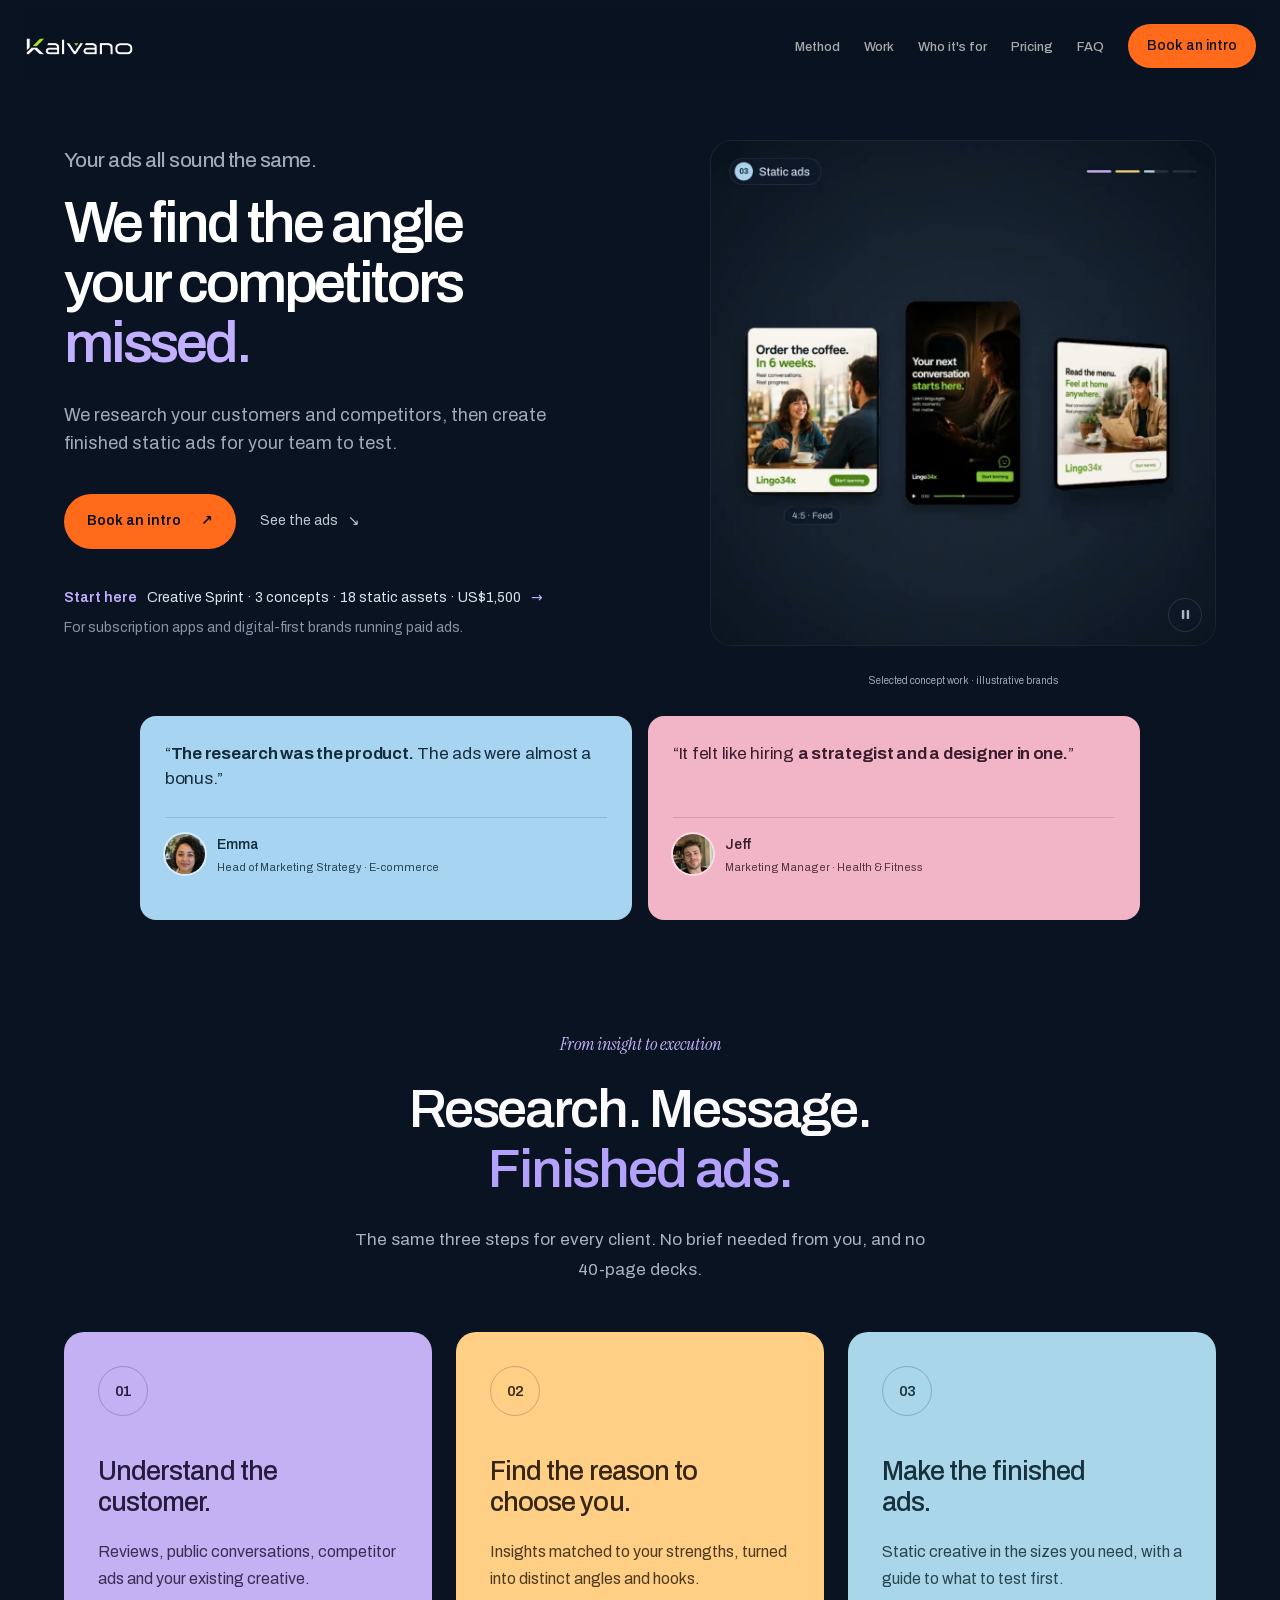
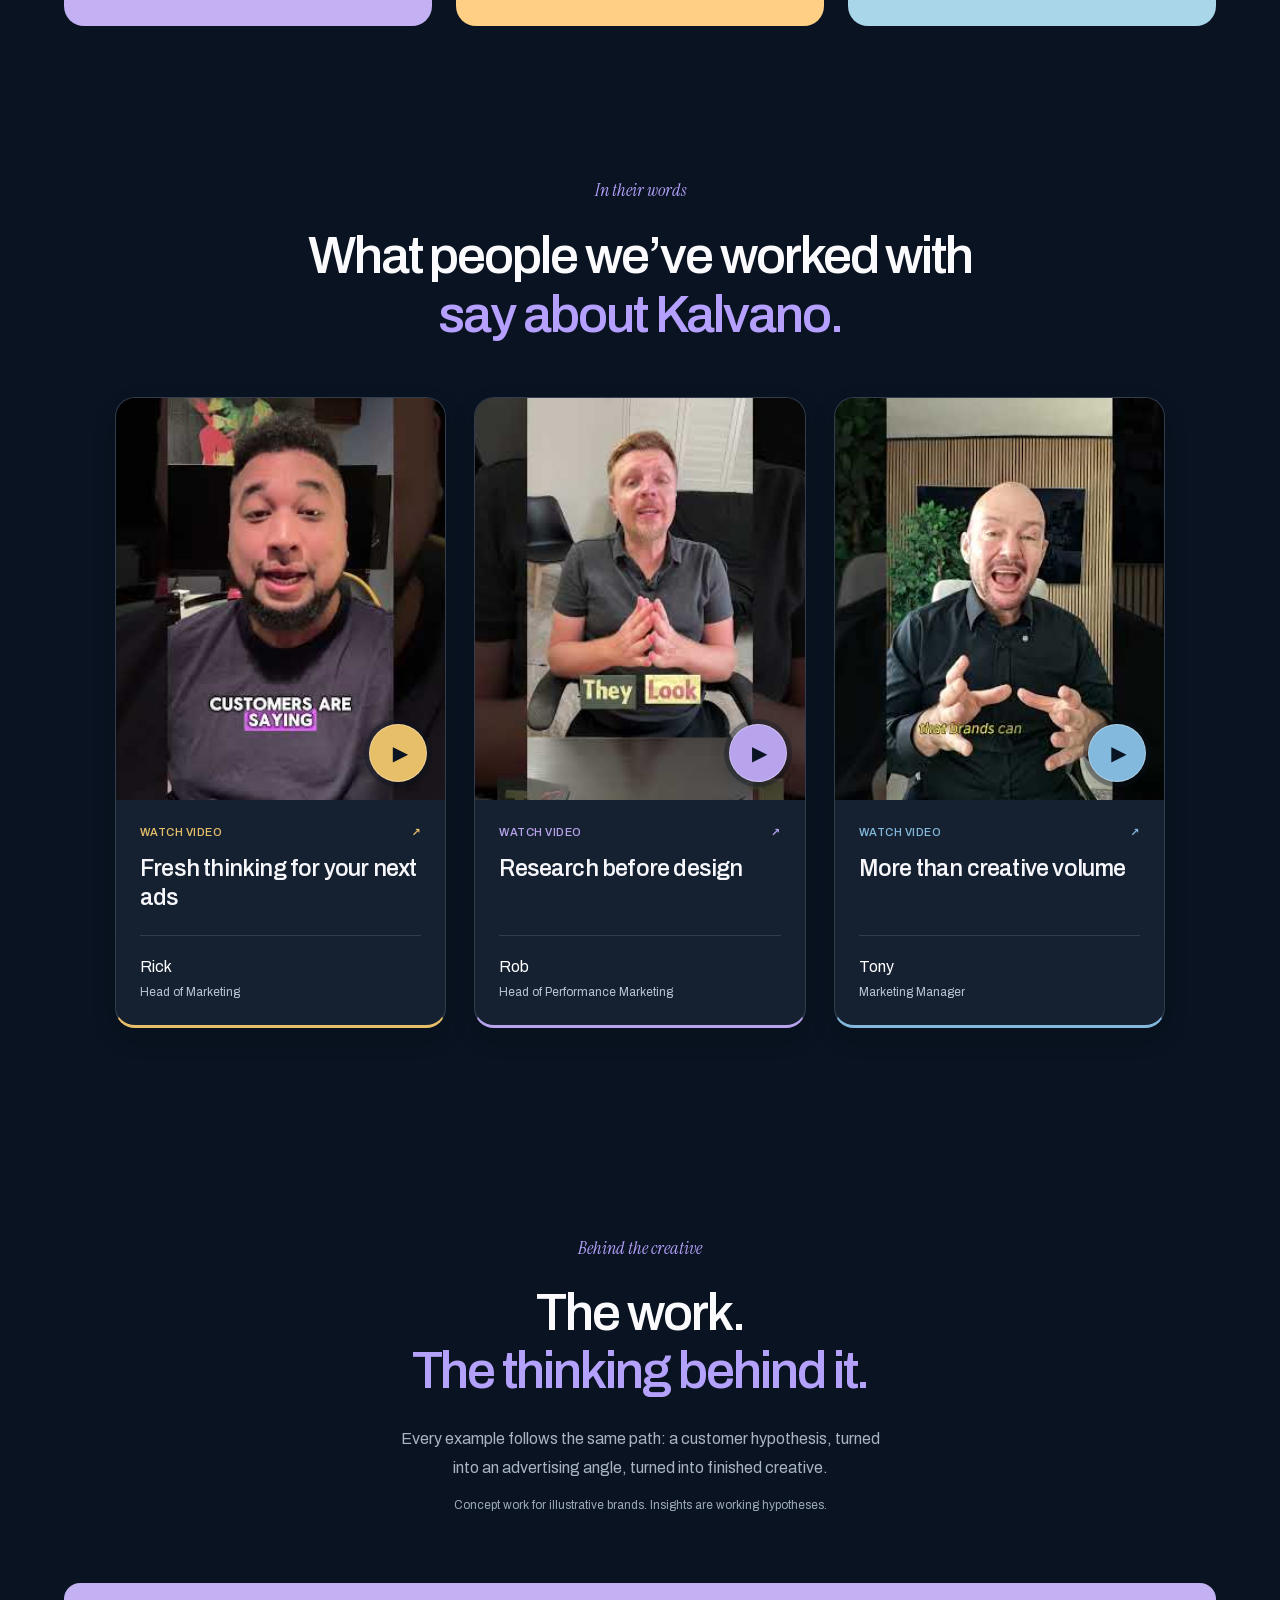
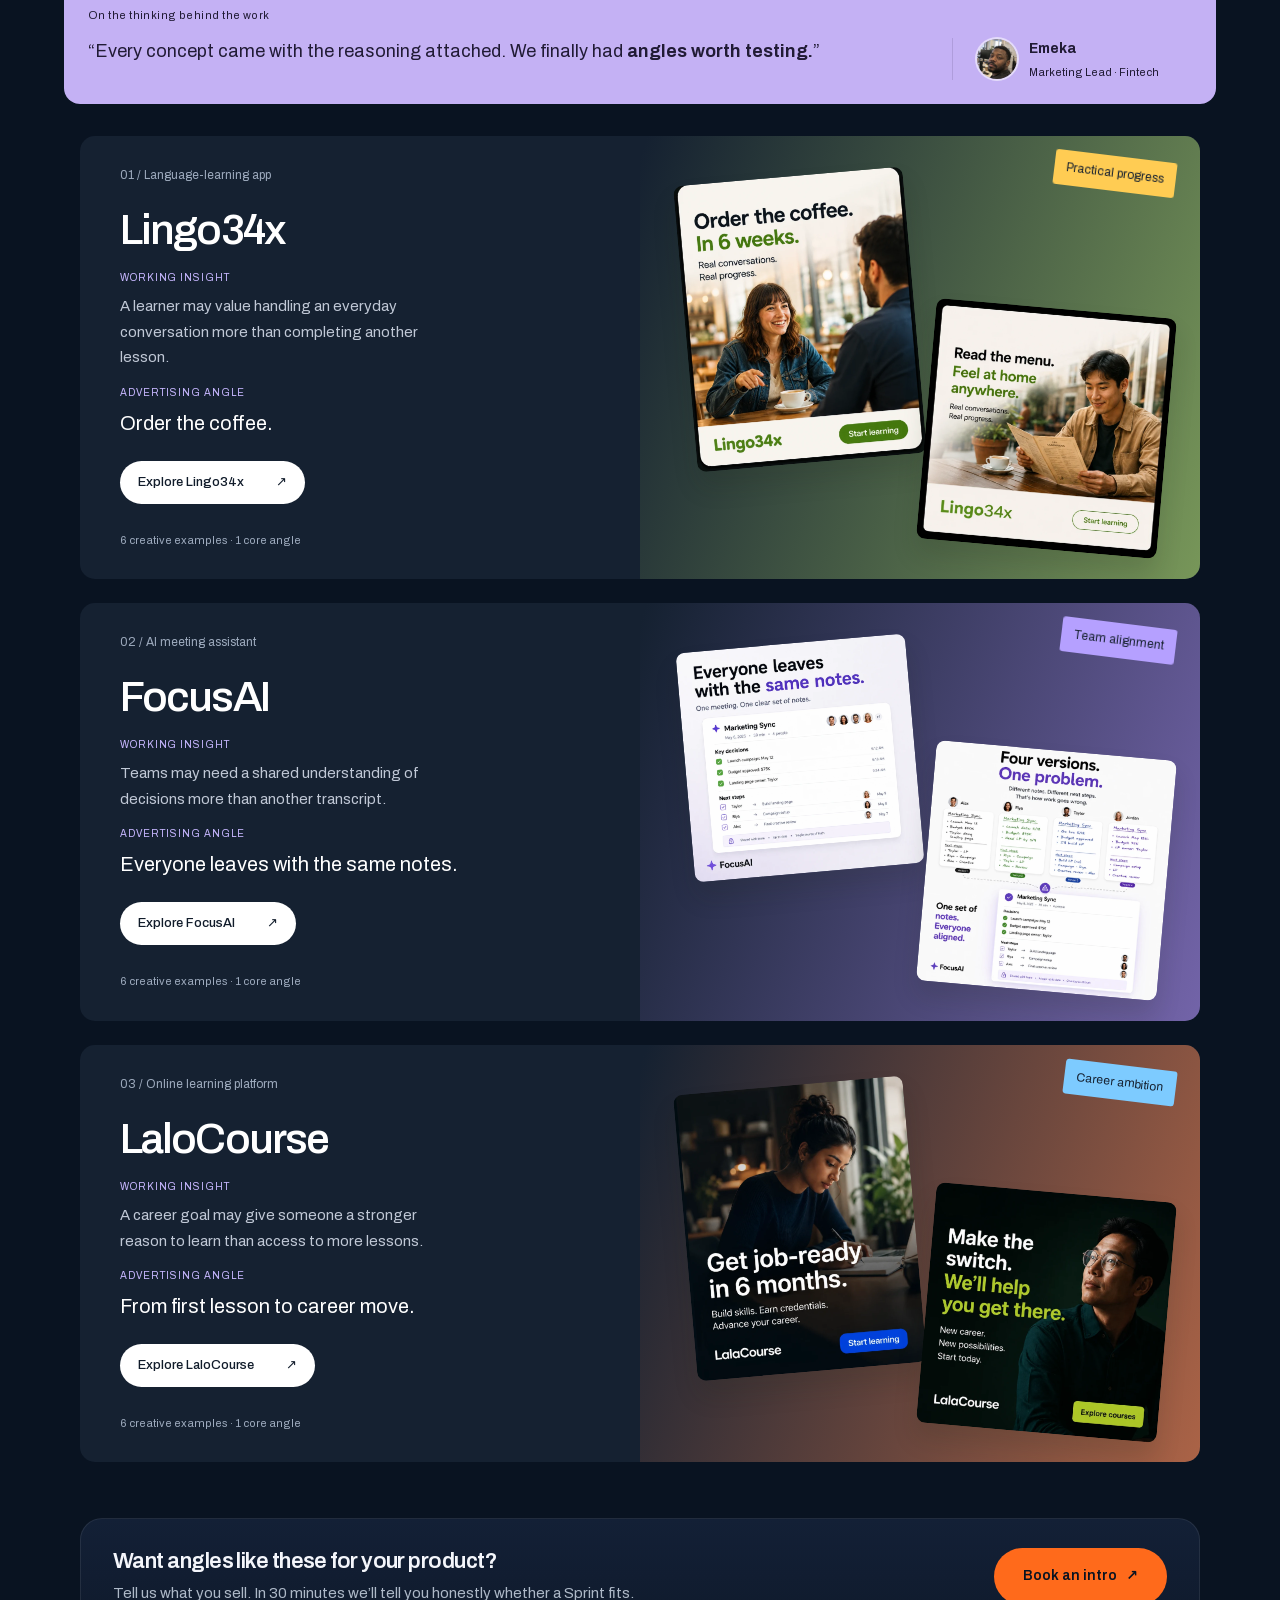
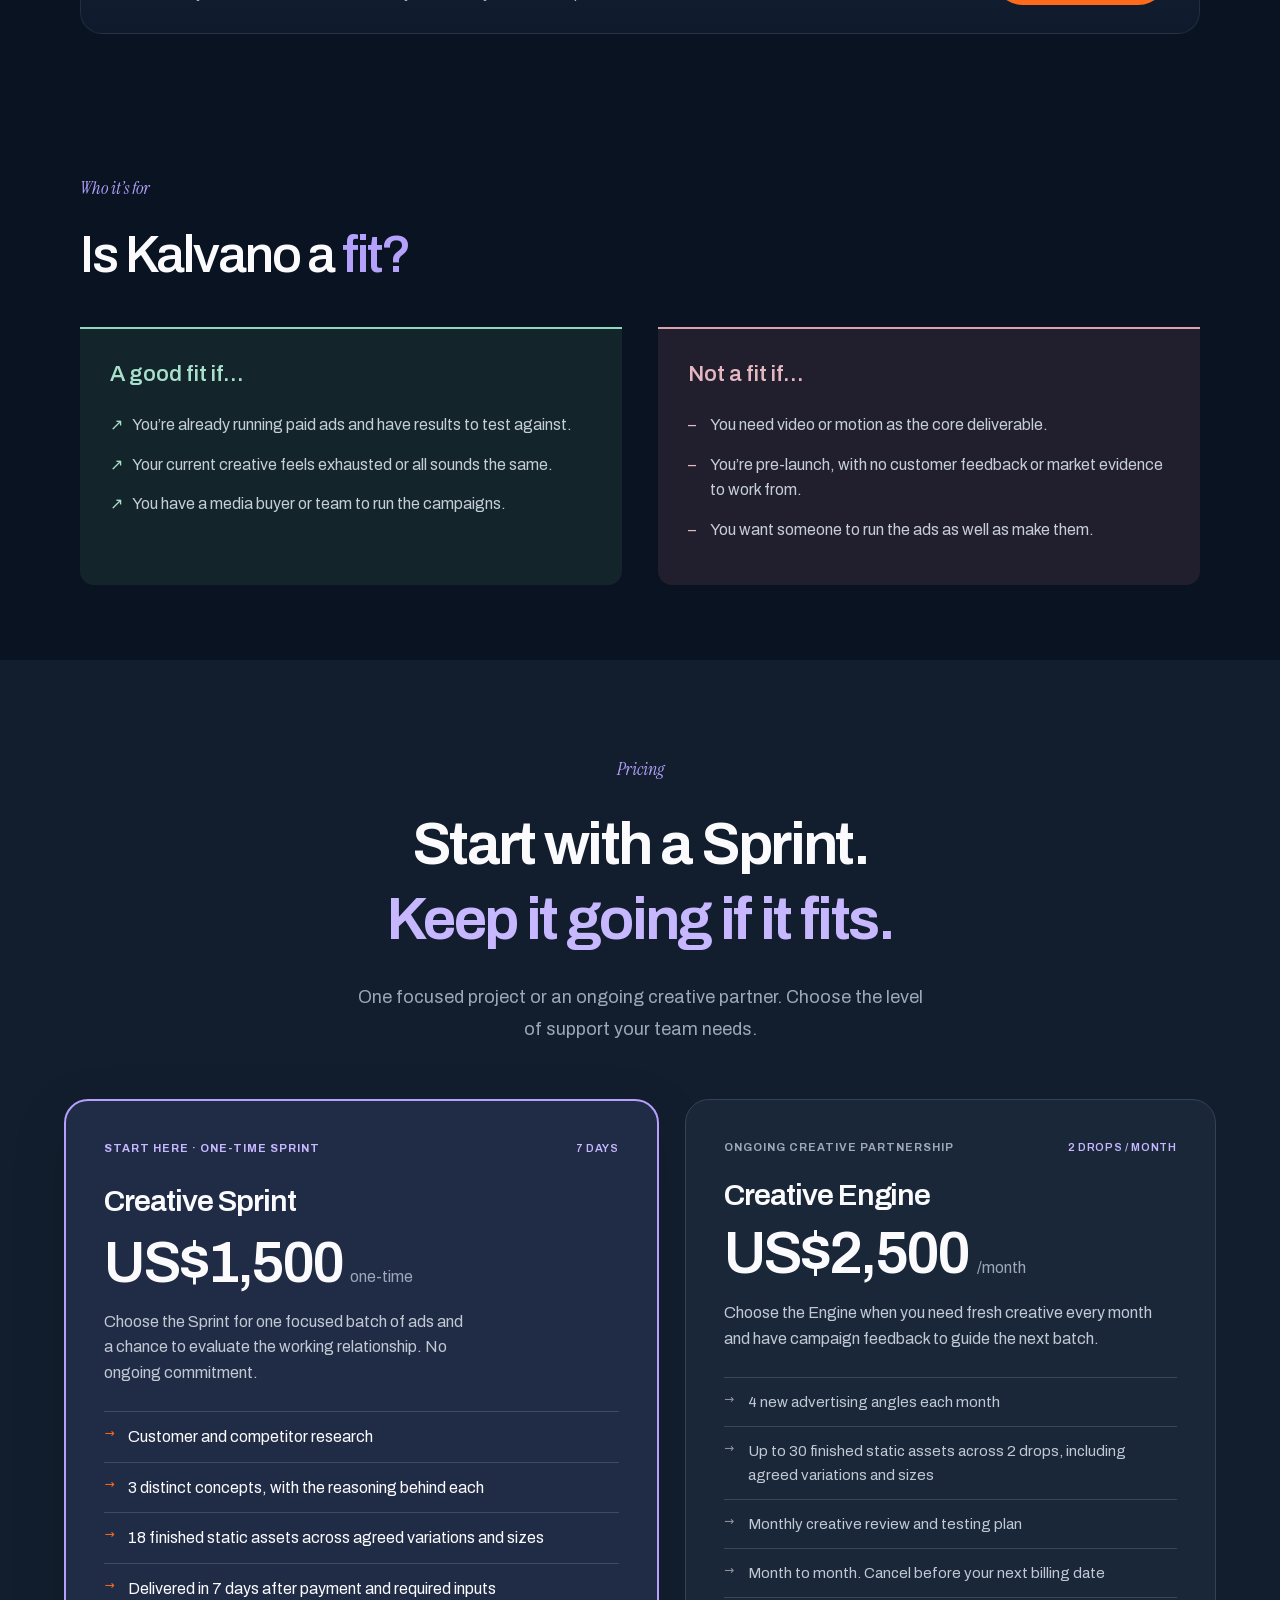
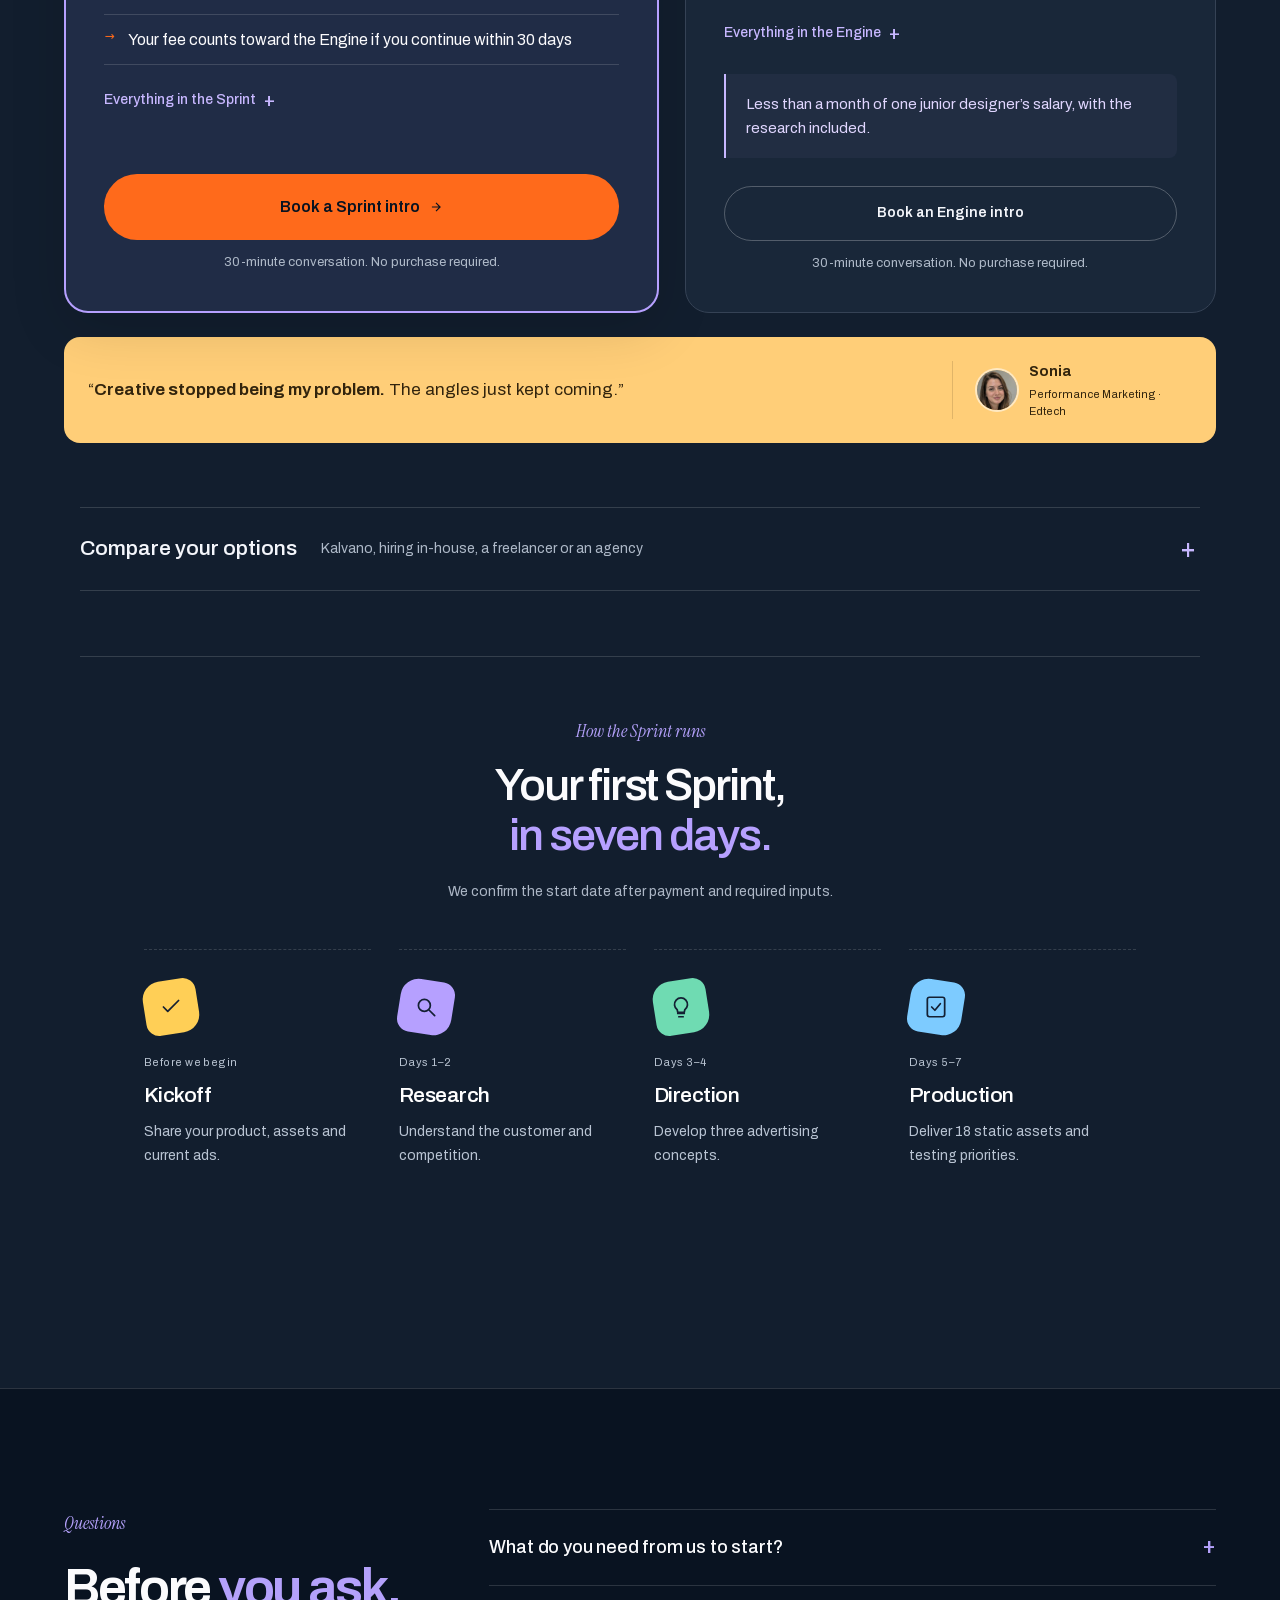
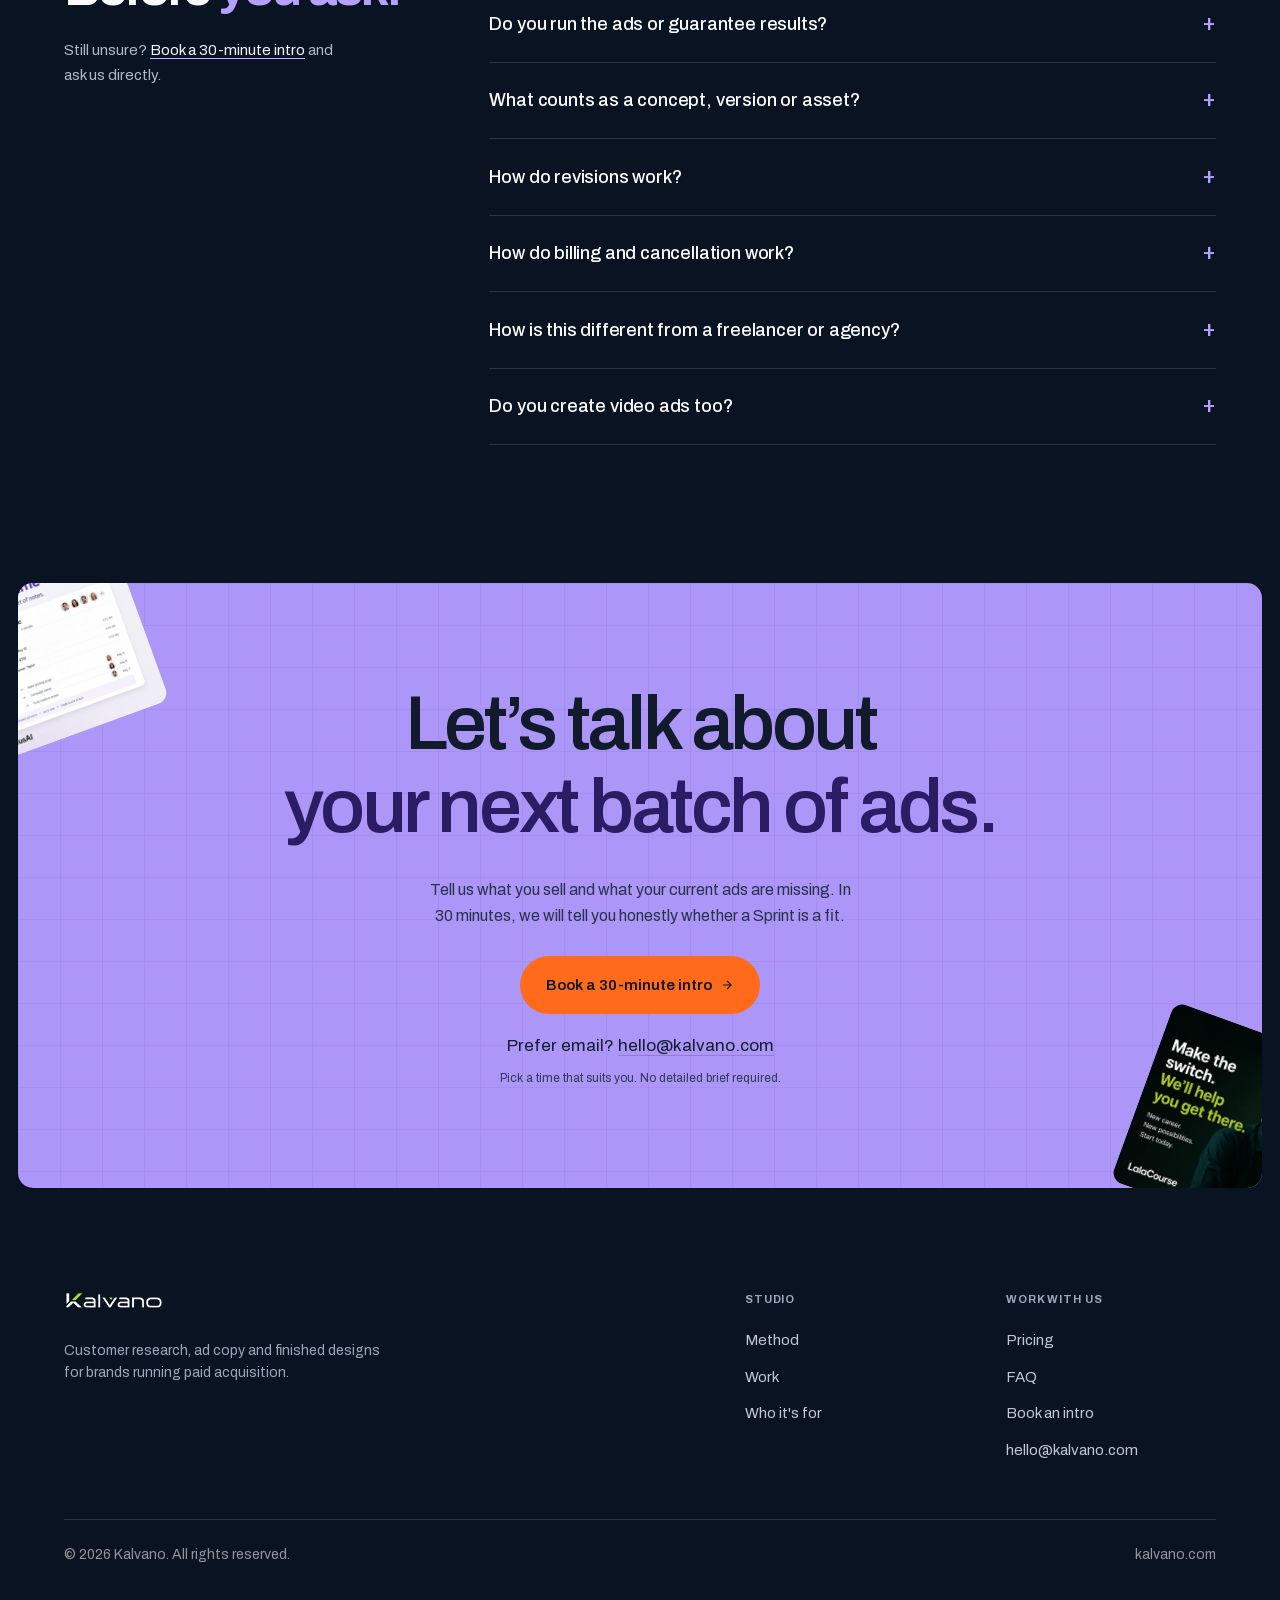
==== commit bb4b9f22: "Move video testimonials up to follow Method, and track video plays The videos sat at about 45% page " ====
--- a/index.html
+++ b/index.html
@@ -207,6 +207,16 @@
  </div>
 </section>
 
+<section class="collaborator-videos" aria-labelledby="collaborator-title">
+ <div class="collaborator-heading"><span class="launch-kicker">In their words</span><h2 id="collaborator-title">What people we’ve worked with <br><span>say about Kalvano.</span></h2></div>
+ <p class="mobile-rail-label">Meet Rick, Rob and Tony <span>Swipe to explore <span aria-hidden="true">→</span></span></p>
+ <div class="collaborator-grid" role="region" aria-label="Three videos from people we’ve worked with" tabindex="0">
+  <a class="collaborator-card" href="https://www.youtube.com/watch?v=iPE7c8uJ1es" data-video="iPE7c8uJ1es" data-video-title="Fresh thinking for your next ads" aria-label="Watch Rick: Head of Marketing"><div class="collaborator-portrait"><img src="/assets/img/videos/iPE7c8uJ1es.jpg" width="480" height="360" loading="lazy" alt=""><span class="video-play" aria-hidden="true">▶</span></div><div class="collaborator-caption"><span>Watch video <span aria-hidden="true">↗</span></span><h3>Fresh thinking for your next ads</h3><p class="collaborator-person">Rick<small>Head of Marketing</small></p></div></a>
+  <a class="collaborator-card" href="https://www.youtube.com/watch?v=t7ratD69s4A" data-video="t7ratD69s4A" data-video-title="Research before design" aria-label="Watch Rob: Head of Performance Marketing"><div class="collaborator-portrait"><img src="/assets/img/videos/t7ratD69s4A.jpg" width="480" height="360" loading="lazy" alt=""><span class="video-play" aria-hidden="true">▶</span></div><div class="collaborator-caption"><span>Watch video <span aria-hidden="true">↗</span></span><h3>Research before design</h3><p class="collaborator-person">Rob<small>Head of Performance Marketing</small></p></div></a>
+  <a class="collaborator-card" href="https://www.youtube.com/watch?v=_SQNncZIyI0" data-video="_SQNncZIyI0" data-video-title="More than creative volume" aria-label="Watch Tony: Marketing Manager"><div class="collaborator-portrait"><img src="/assets/img/videos/_SQNncZIyI0.jpg" width="480" height="360" loading="lazy" alt=""><span class="video-play" aria-hidden="true">▶</span></div><div class="collaborator-caption"><span>Watch video <span aria-hidden="true">↗</span></span><h3>More than creative volume</h3><p class="collaborator-person">Tony<small>Marketing Manager</small></p></div></a>
+ </div>
+</section>
+
 <section class="selected-work" id="work">
  <div class="launch-section-head"><div><span class="launch-kicker">Behind the creative</span><h2>The work.<br><span>The thinking behind it.</span></h2></div><p>Every example follows the same path: a customer hypothesis, turned into an advertising angle, turned into finished creative.<small>Concept work for illustrative brands. Insights are working hypotheses.</small></p></div>
  <figure class="decision-quote work-quote"><span class="decision-quote-label">On the thinking behind the work</span><blockquote><p>“Every concept came with the reasoning attached. We finally had <strong>angles worth testing.</strong>”</p></blockquote><figcaption><img class="proof-avatar" src="assets/img/people/emeka.jpg" alt="" width="40" height="40" loading="lazy"><div class="proof-who"><strong>Emeka</strong><span>Marketing Lead · Fintech</span></div></figcaption></figure>
@@ -232,16 +242,6 @@
  <h2 id="fit-title">Is Kalvano a <span>fit?</span></h2>
  <div class="fit-columns"><div><h3>A good fit if…</h3><ul><li>You’re already running paid ads and have results to test against.</li><li>Your current creative feels exhausted or all sounds the same.</li><li>You have a media buyer or team to run the campaigns.</li></ul></div>
  <div><h3>Not a fit if…</h3><ul><li>You need video or motion as the core deliverable.</li><li>You’re pre-launch, with no customer feedback or market evidence to work from.</li><li>You want someone to run the ads as well as make them.</li></ul></div></div>
-</section>
-
-<section class="collaborator-videos" aria-labelledby="collaborator-title">
- <div class="collaborator-heading"><span class="launch-kicker">In their words</span><h2 id="collaborator-title">What people we’ve worked with <br><span>say about Kalvano.</span></h2></div>
- <p class="mobile-rail-label">Meet Rick, Rob and Tony <span>Swipe to explore <span aria-hidden="true">→</span></span></p>
- <div class="collaborator-grid" role="region" aria-label="Three videos from people we’ve worked with" tabindex="0">
-  <a class="collaborator-card" href="https://www.youtube.com/watch?v=iPE7c8uJ1es" data-video="iPE7c8uJ1es" data-video-title="Fresh thinking for your next ads" aria-label="Watch Rick: Head of Marketing"><div class="collaborator-portrait"><img src="/assets/img/videos/iPE7c8uJ1es.jpg" width="480" height="360" loading="lazy" alt=""><span class="video-play" aria-hidden="true">▶</span></div><div class="collaborator-caption"><span>Watch video <span aria-hidden="true">↗</span></span><h3>Fresh thinking for your next ads</h3><p class="collaborator-person">Rick<small>Head of Marketing</small></p></div></a>
-  <a class="collaborator-card" href="https://www.youtube.com/watch?v=t7ratD69s4A" data-video="t7ratD69s4A" data-video-title="Research before design" aria-label="Watch Rob: Head of Performance Marketing"><div class="collaborator-portrait"><img src="/assets/img/videos/t7ratD69s4A.jpg" width="480" height="360" loading="lazy" alt=""><span class="video-play" aria-hidden="true">▶</span></div><div class="collaborator-caption"><span>Watch video <span aria-hidden="true">↗</span></span><h3>Research before design</h3><p class="collaborator-person">Rob<small>Head of Performance Marketing</small></p></div></a>
-  <a class="collaborator-card" href="https://www.youtube.com/watch?v=_SQNncZIyI0" data-video="_SQNncZIyI0" data-video-title="More than creative volume" aria-label="Watch Tony: Marketing Manager"><div class="collaborator-portrait"><img src="/assets/img/videos/_SQNncZIyI0.jpg" width="480" height="360" loading="lazy" alt=""><span class="video-play" aria-hidden="true">▶</span></div><div class="collaborator-caption"><span>Watch video <span aria-hidden="true">↗</span></span><h3>More than creative volume</h3><p class="collaborator-person">Tony<small>Marketing Manager</small></p></div></a>
- </div>
 </section>
 
 <!-- ================= PRICING ================= -->
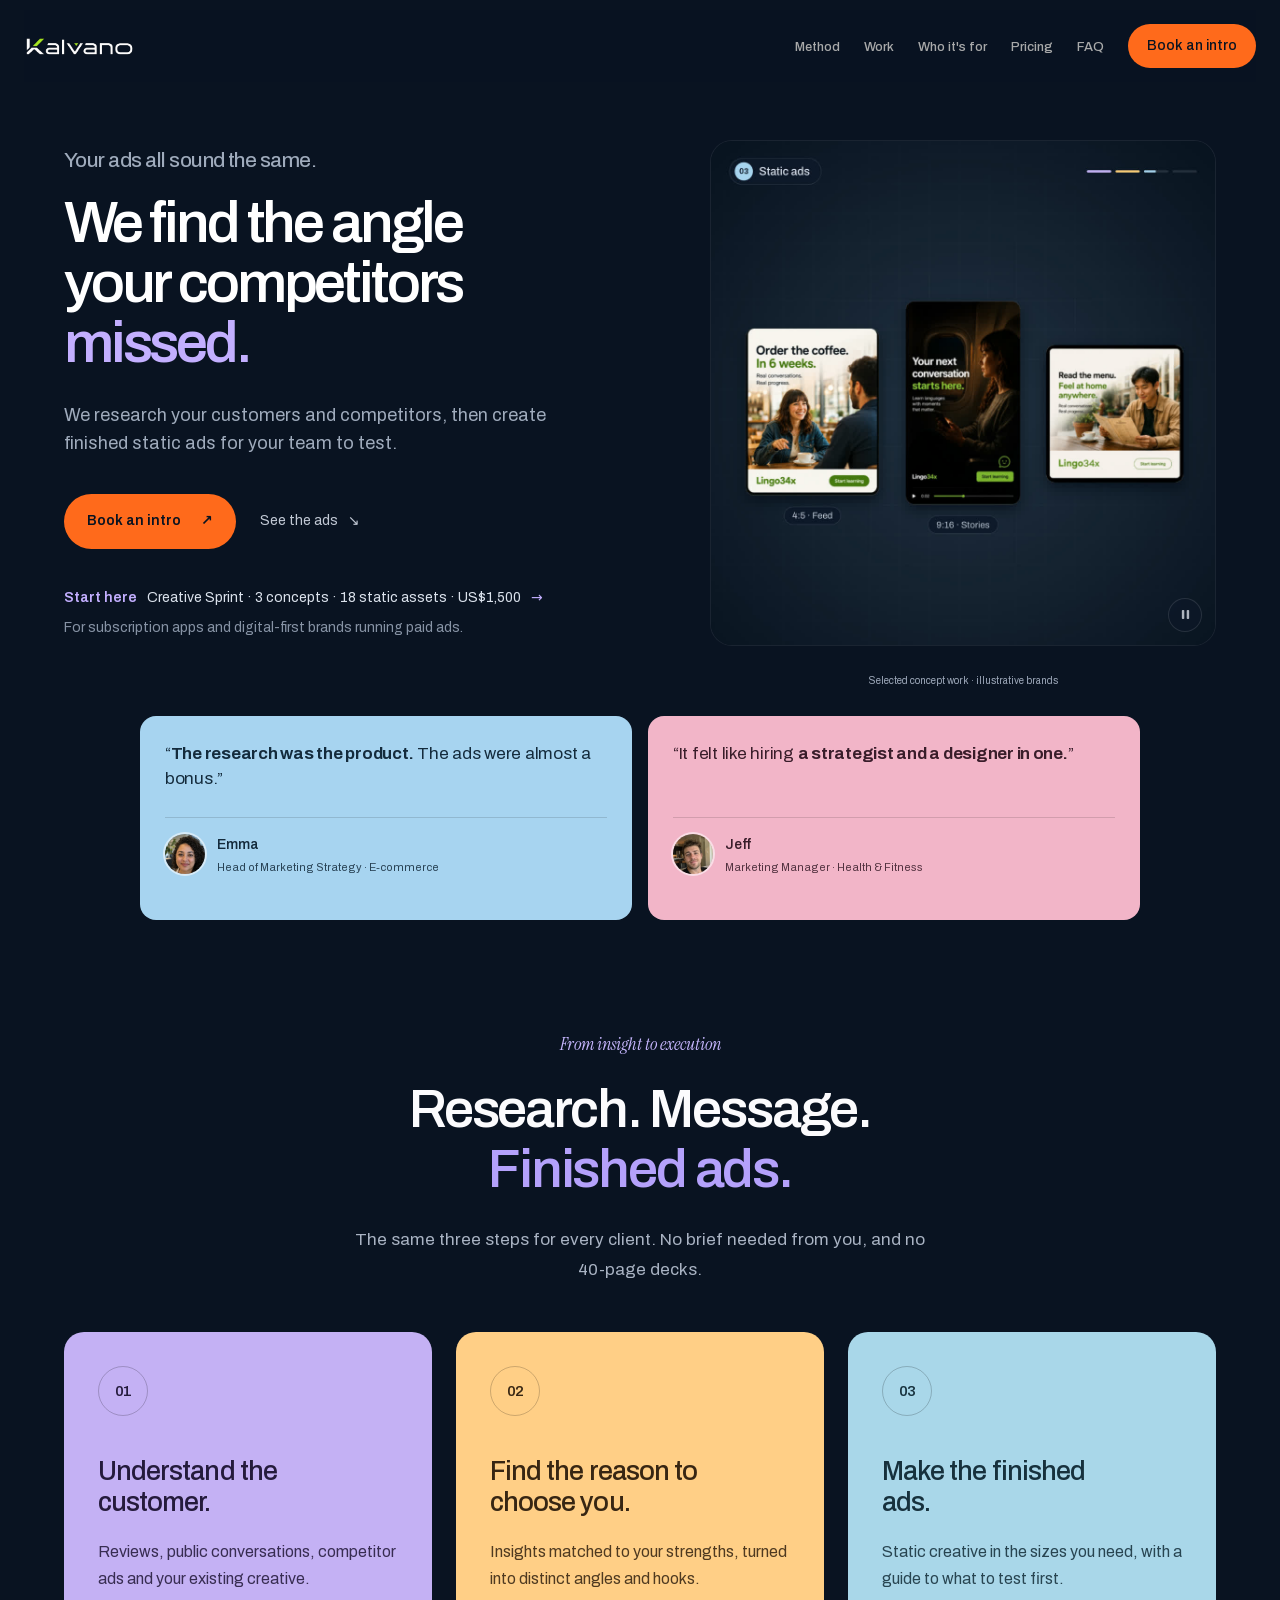
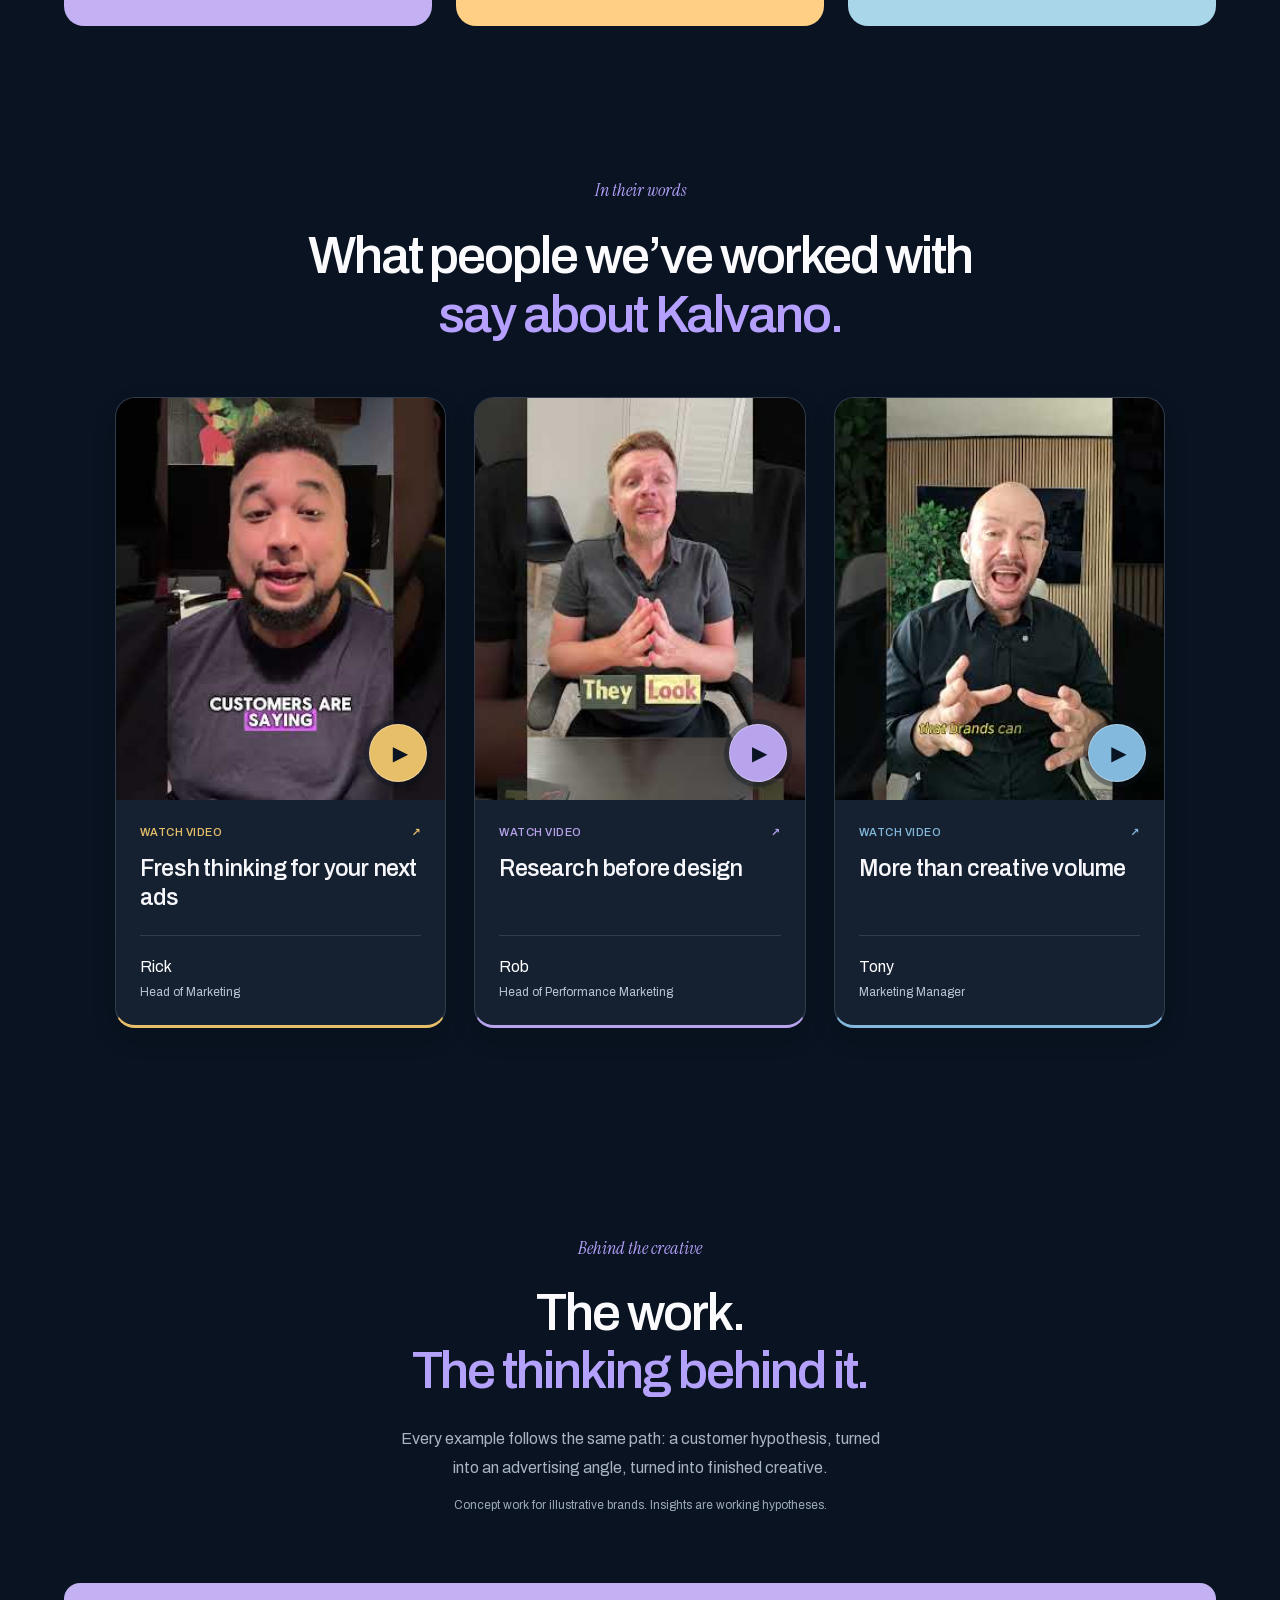
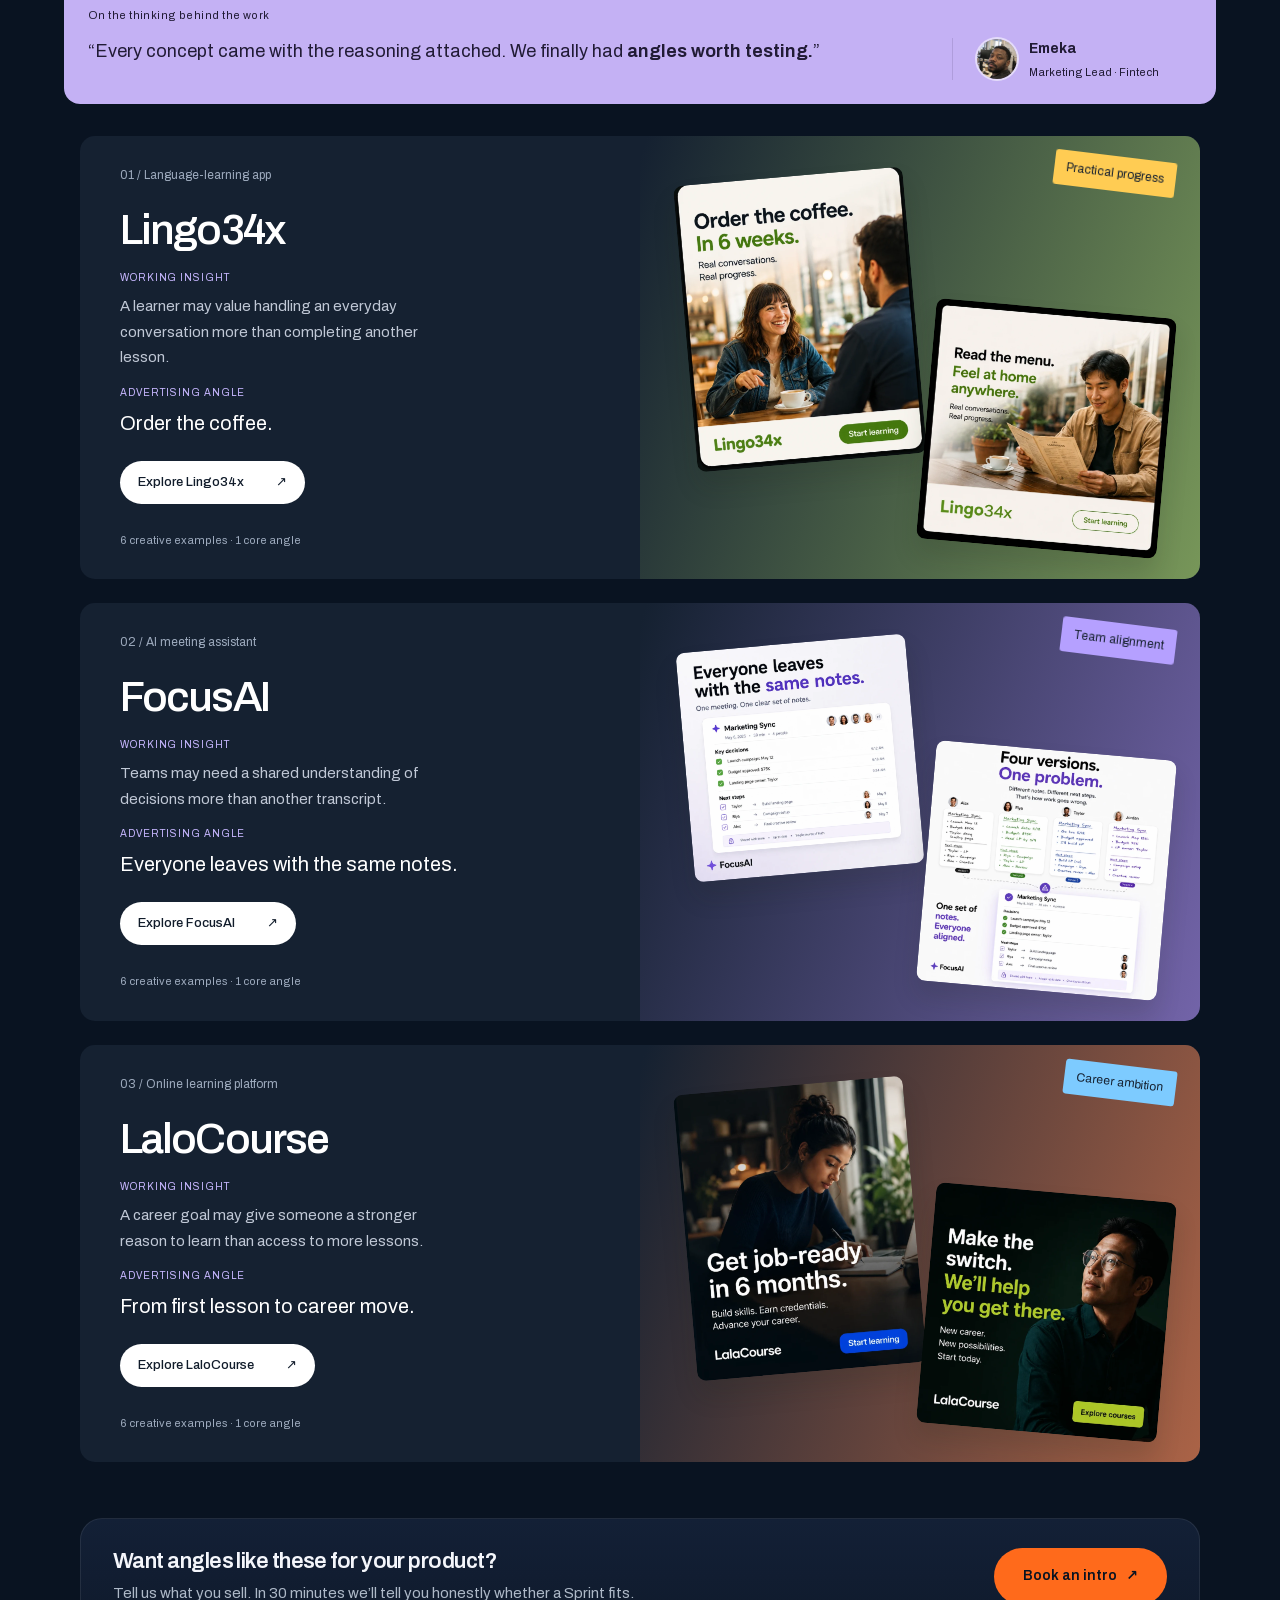
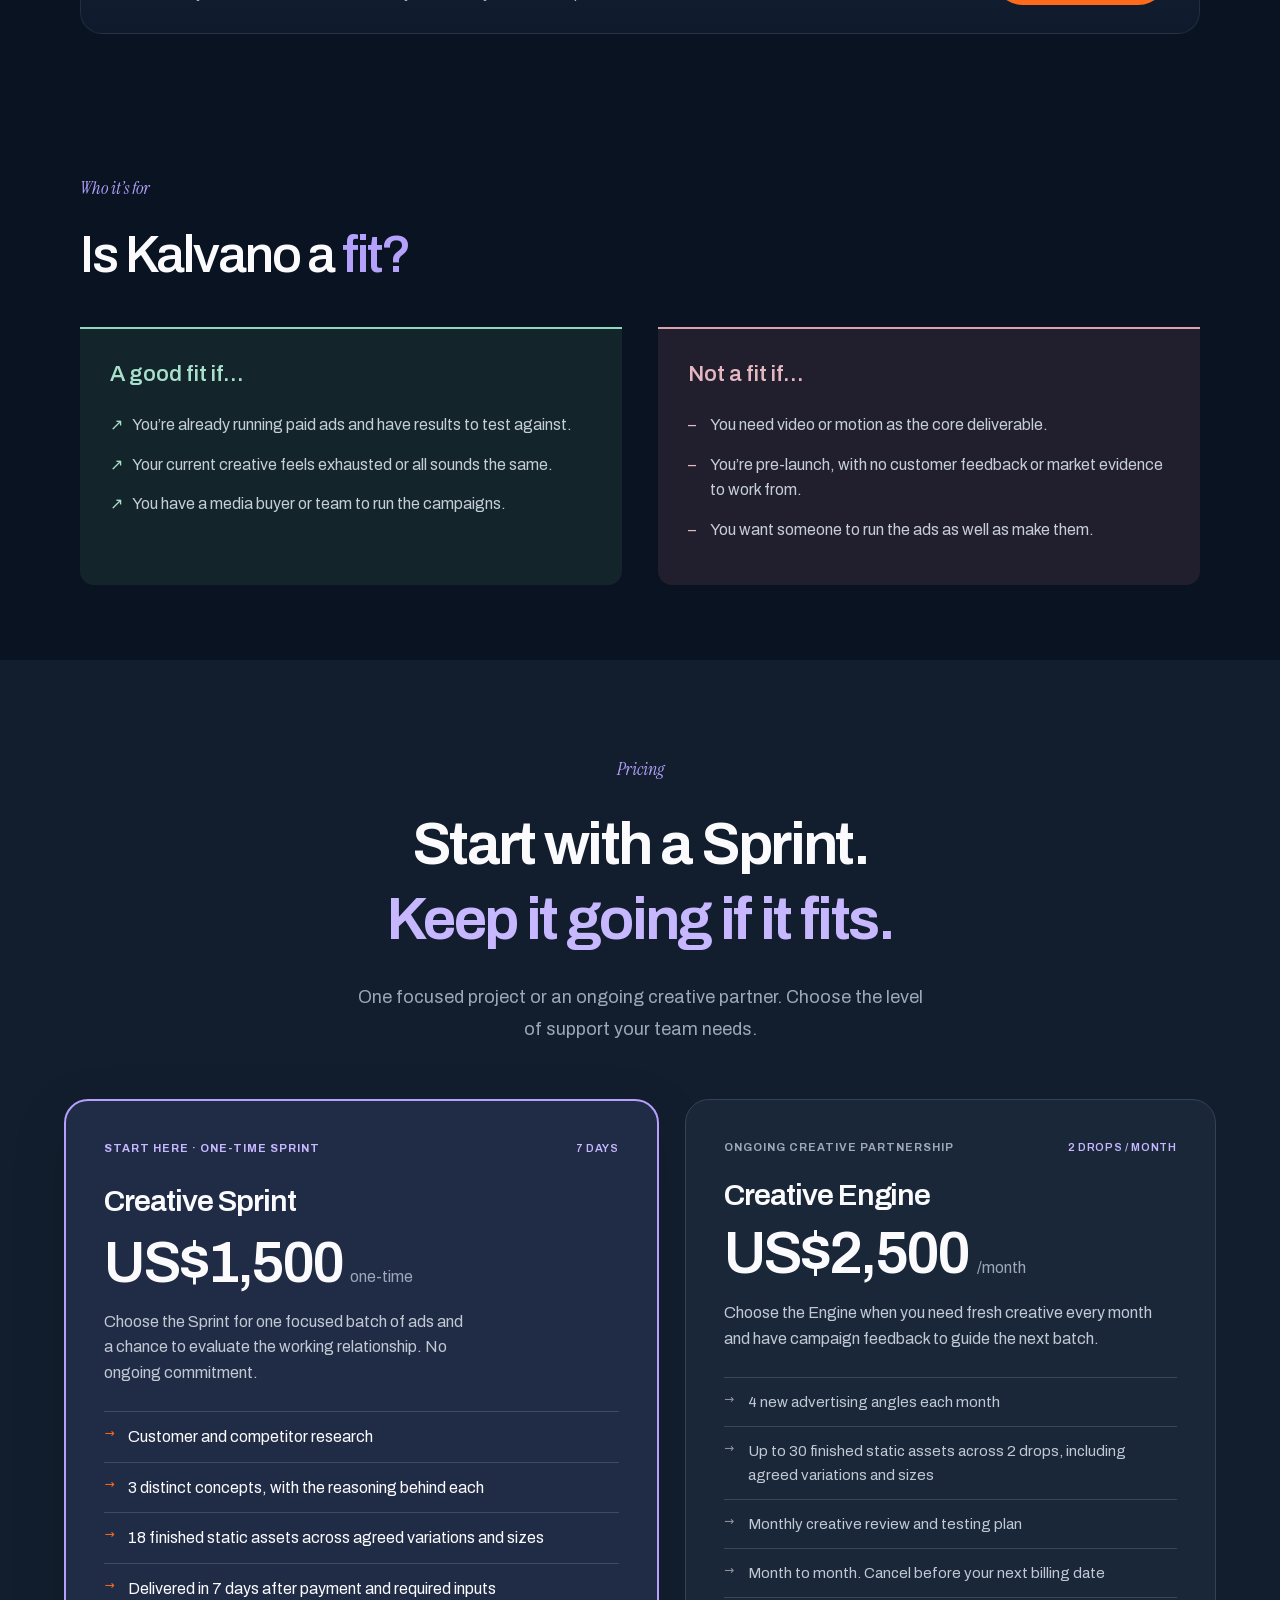
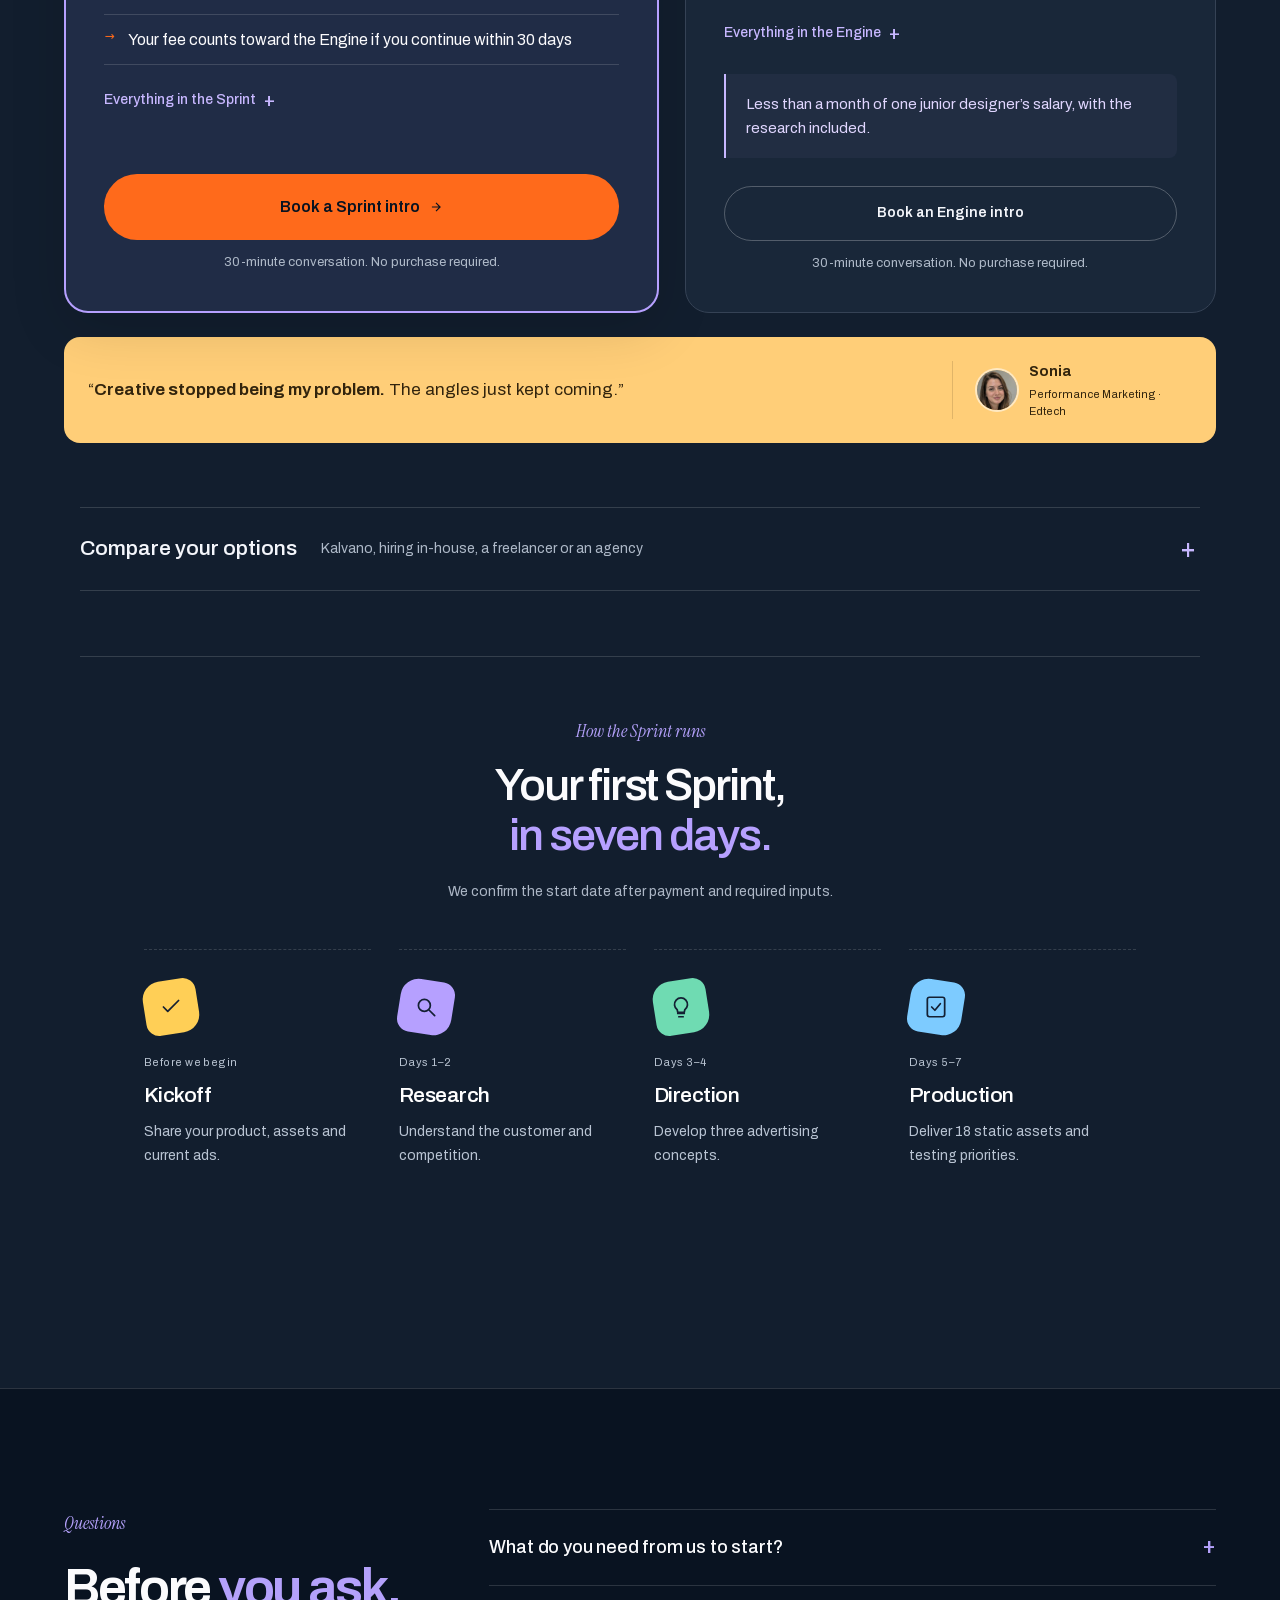
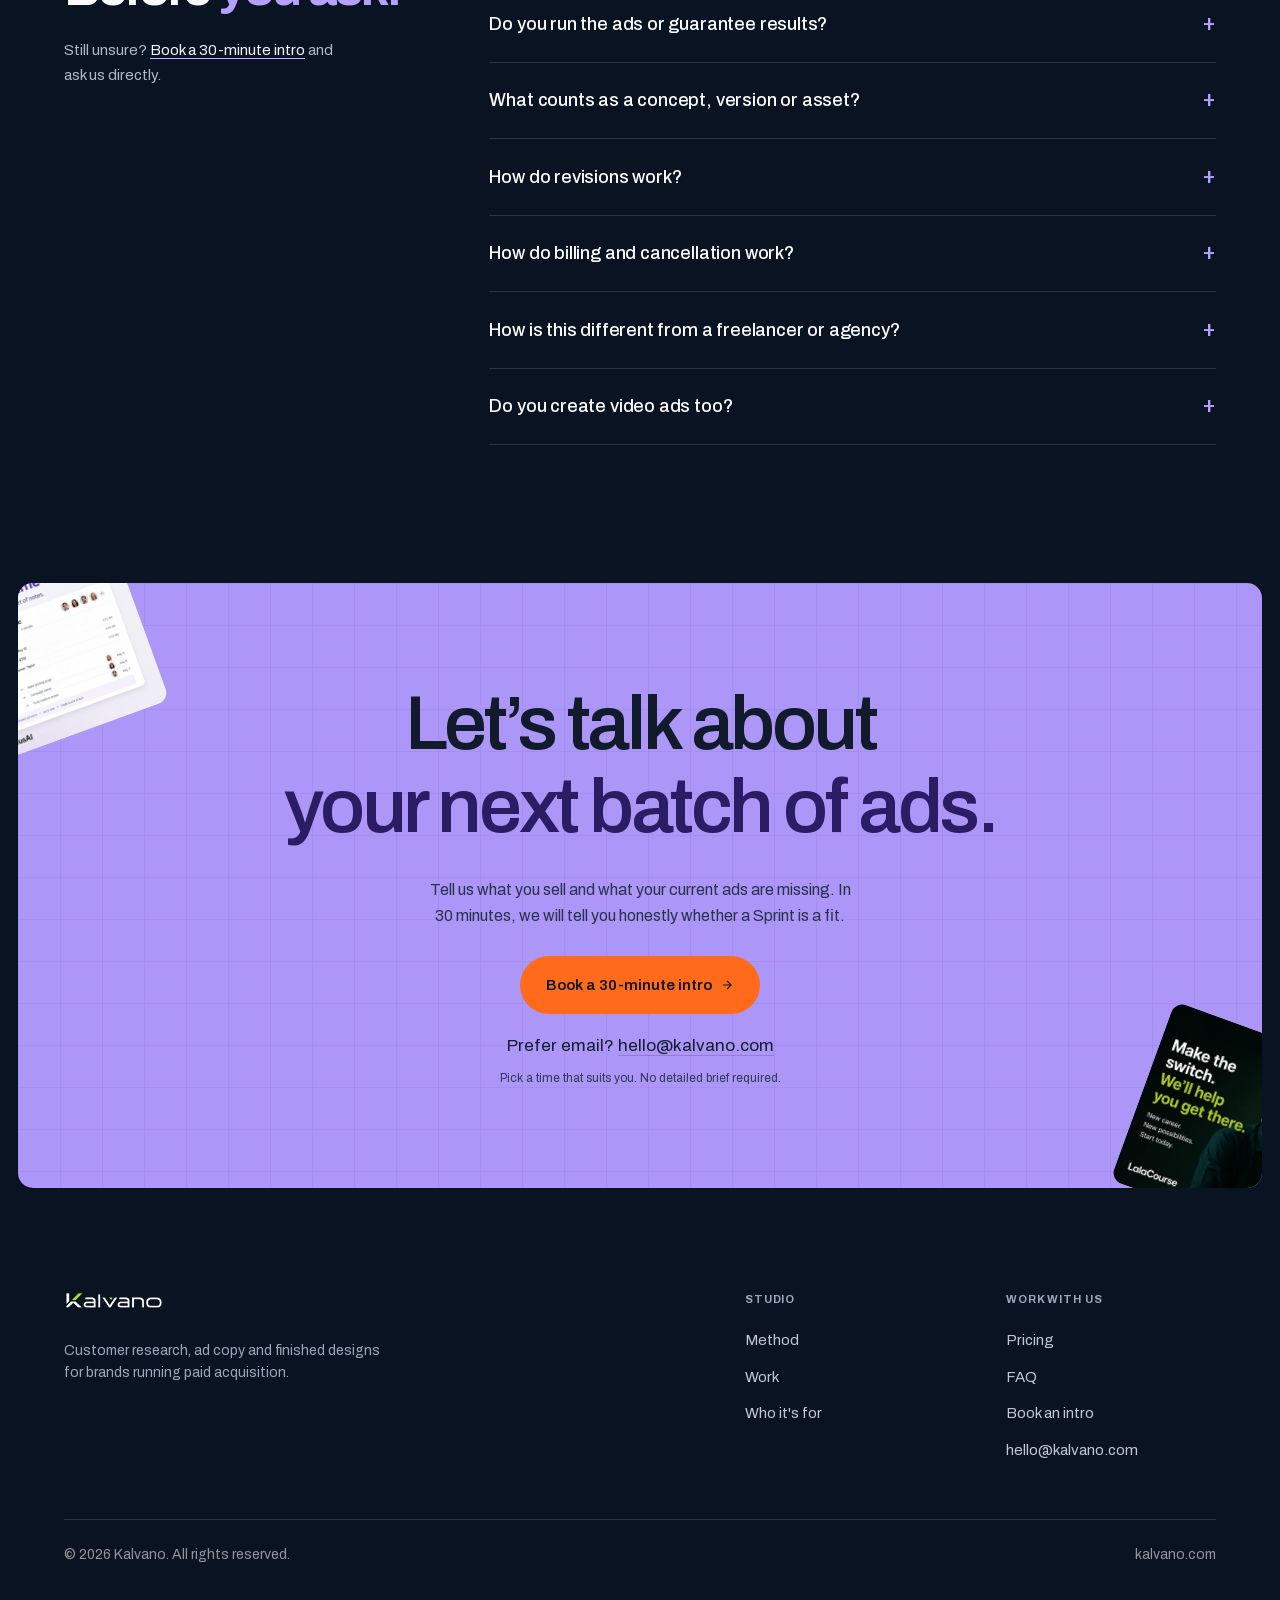
==== commit d628a76c: "Hero film motion pass: close-up research, reel digits, catalogue ending Revised the homepage hero lo" ====
--- a/index.html
+++ b/index.html
@@ -187,7 +187,7 @@
    <span class="launch-small">For subscription apps and digital-first brands running paid ads.</span>
   </div>
   <div class="hero-visual"><figure class="hero-reel">
-   <video class="hero-reel-video" muted loop playsinline preload="auto" data-start="5.3" width="1080" height="1080" poster="assets/video/kalvano-hero-square-poster.jpg" aria-label="Animation of the Kalvano process: phrases highlighted in customer reviews become ad angles, the angles become finished static ads, and the ads are queued ready to test.">
+   <video class="hero-reel-video" muted loop playsinline preload="auto" data-start="5.3" width="1080" height="1080" poster="assets/video/kalvano-hero-square-poster.jpg" aria-label="Animation of the Kalvano process: phrases highlighted in customer reviews become ad angles, the angles become finished static ads, and the ads join a catalogue of work, each marked ready to test.">
     <source src="assets/video/kalvano-hero-square.mp4" type="video/mp4">
    </video>
    <button type="button" class="hero-reel-toggle" aria-label="Pause animation"><svg class="i-pause" viewBox="0 0 16 16" aria-hidden="true"><rect x="3.5" y="2.5" width="3" height="11" rx="1"/><rect x="9.5" y="2.5" width="3" height="11" rx="1"/></svg><svg class="i-play" viewBox="0 0 16 16" aria-hidden="true"><path d="M4.5 2.8v10.4a.8.8 0 0 0 1.2.7l8.3-5.2a.8.8 0 0 0 0-1.4L5.7 2.1a.8.8 0 0 0-1.2.7z"/></svg></button>
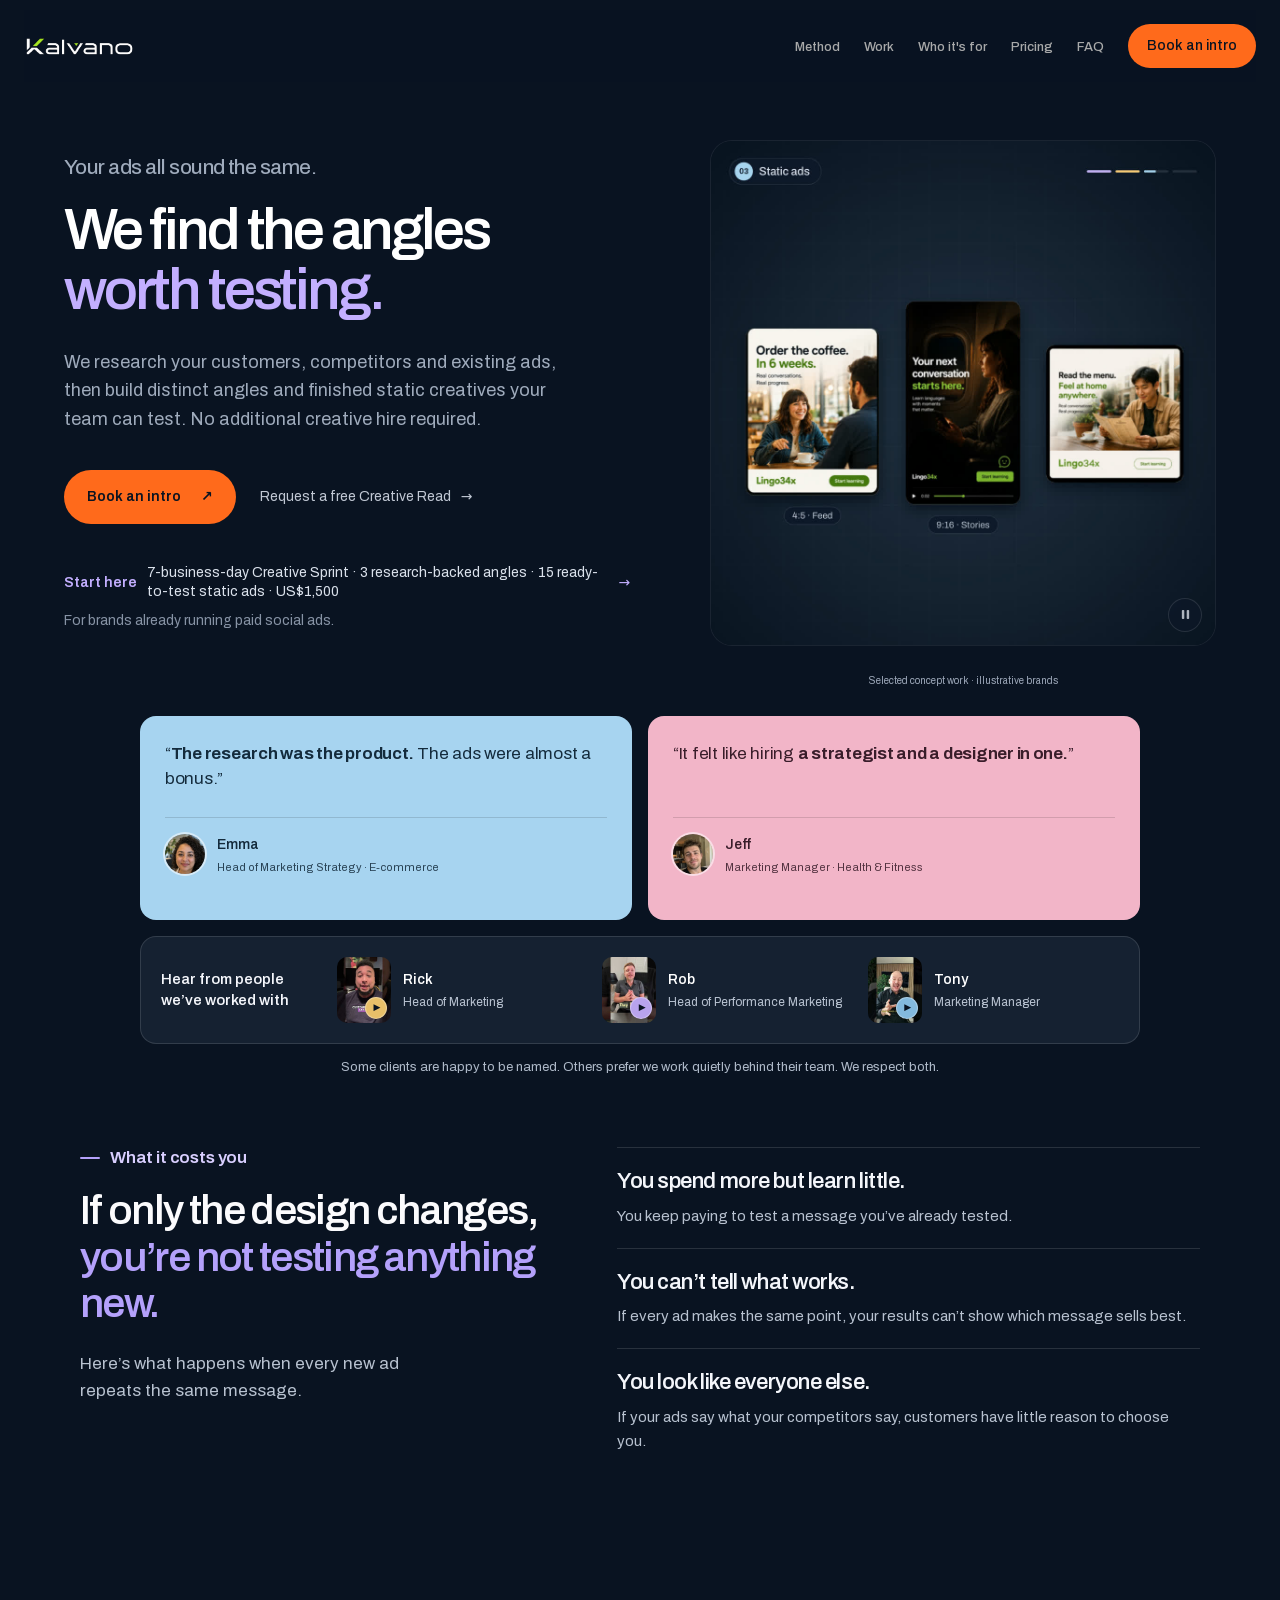
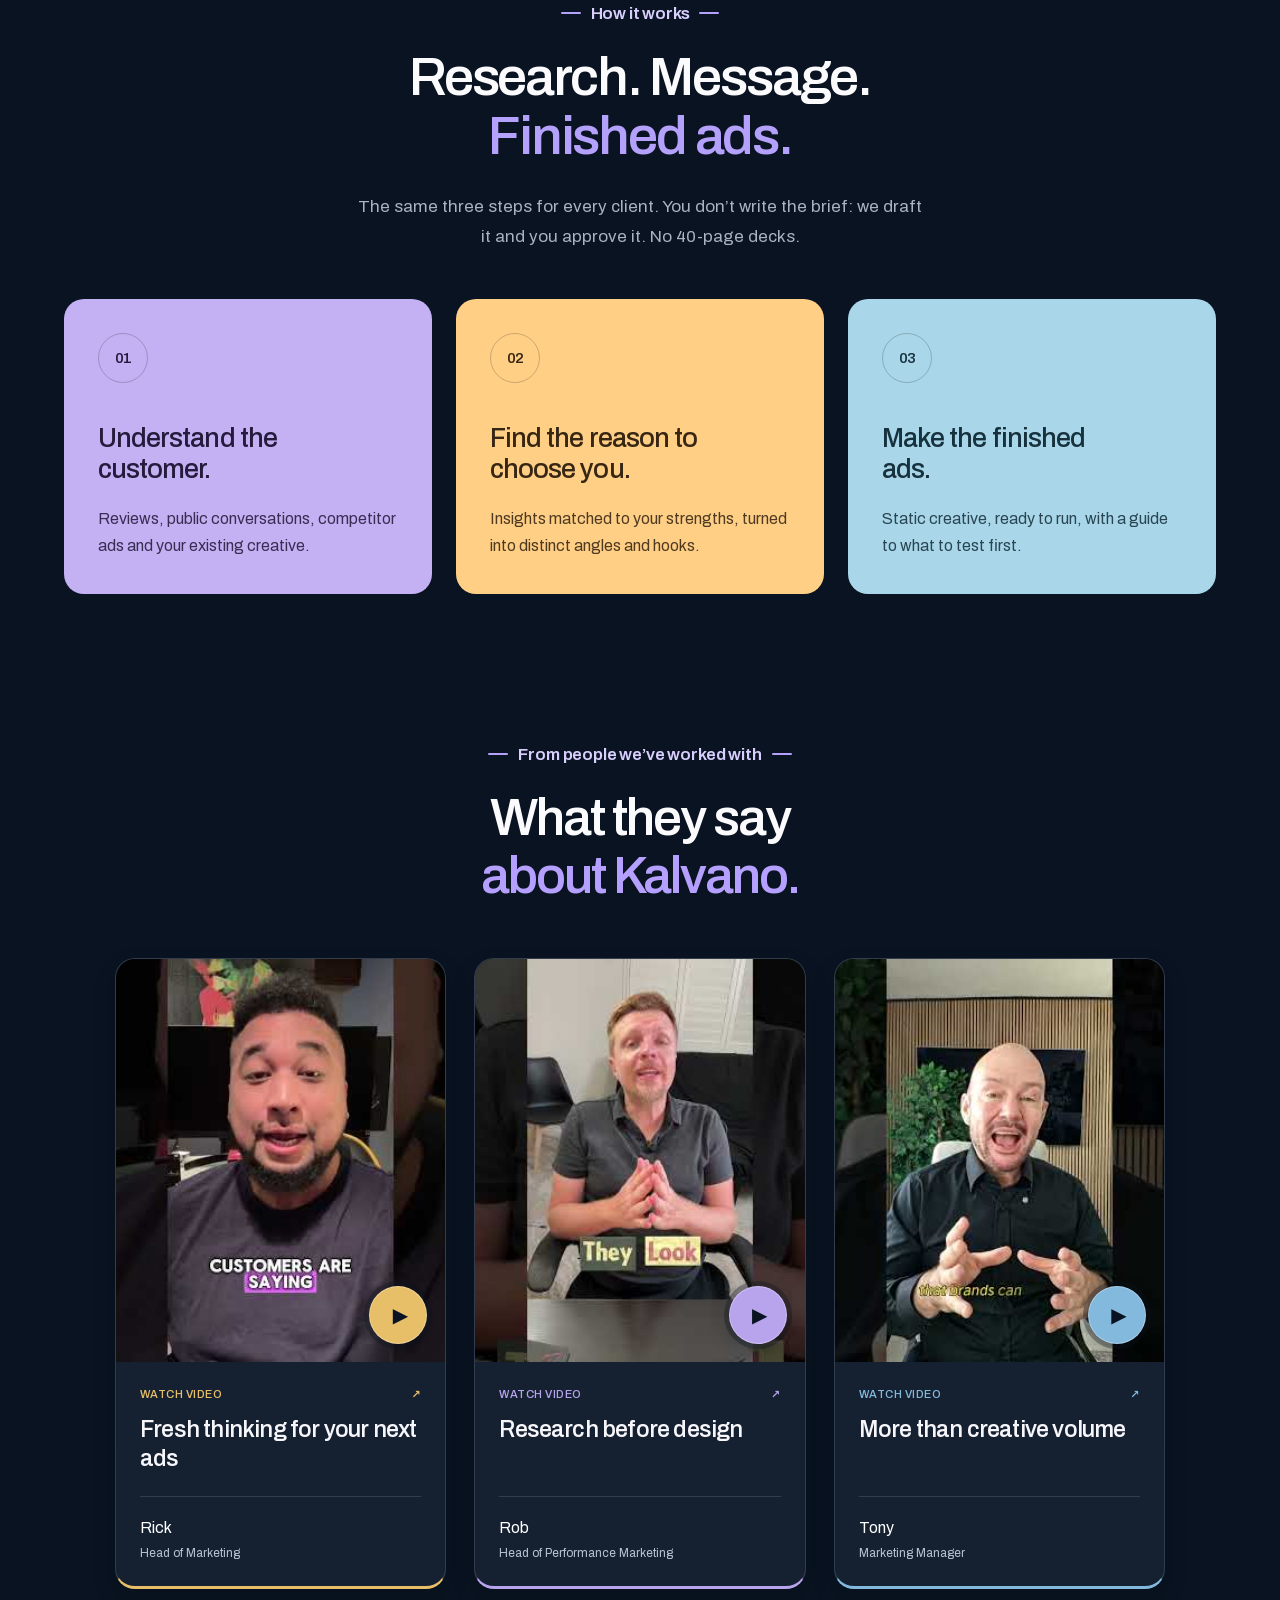
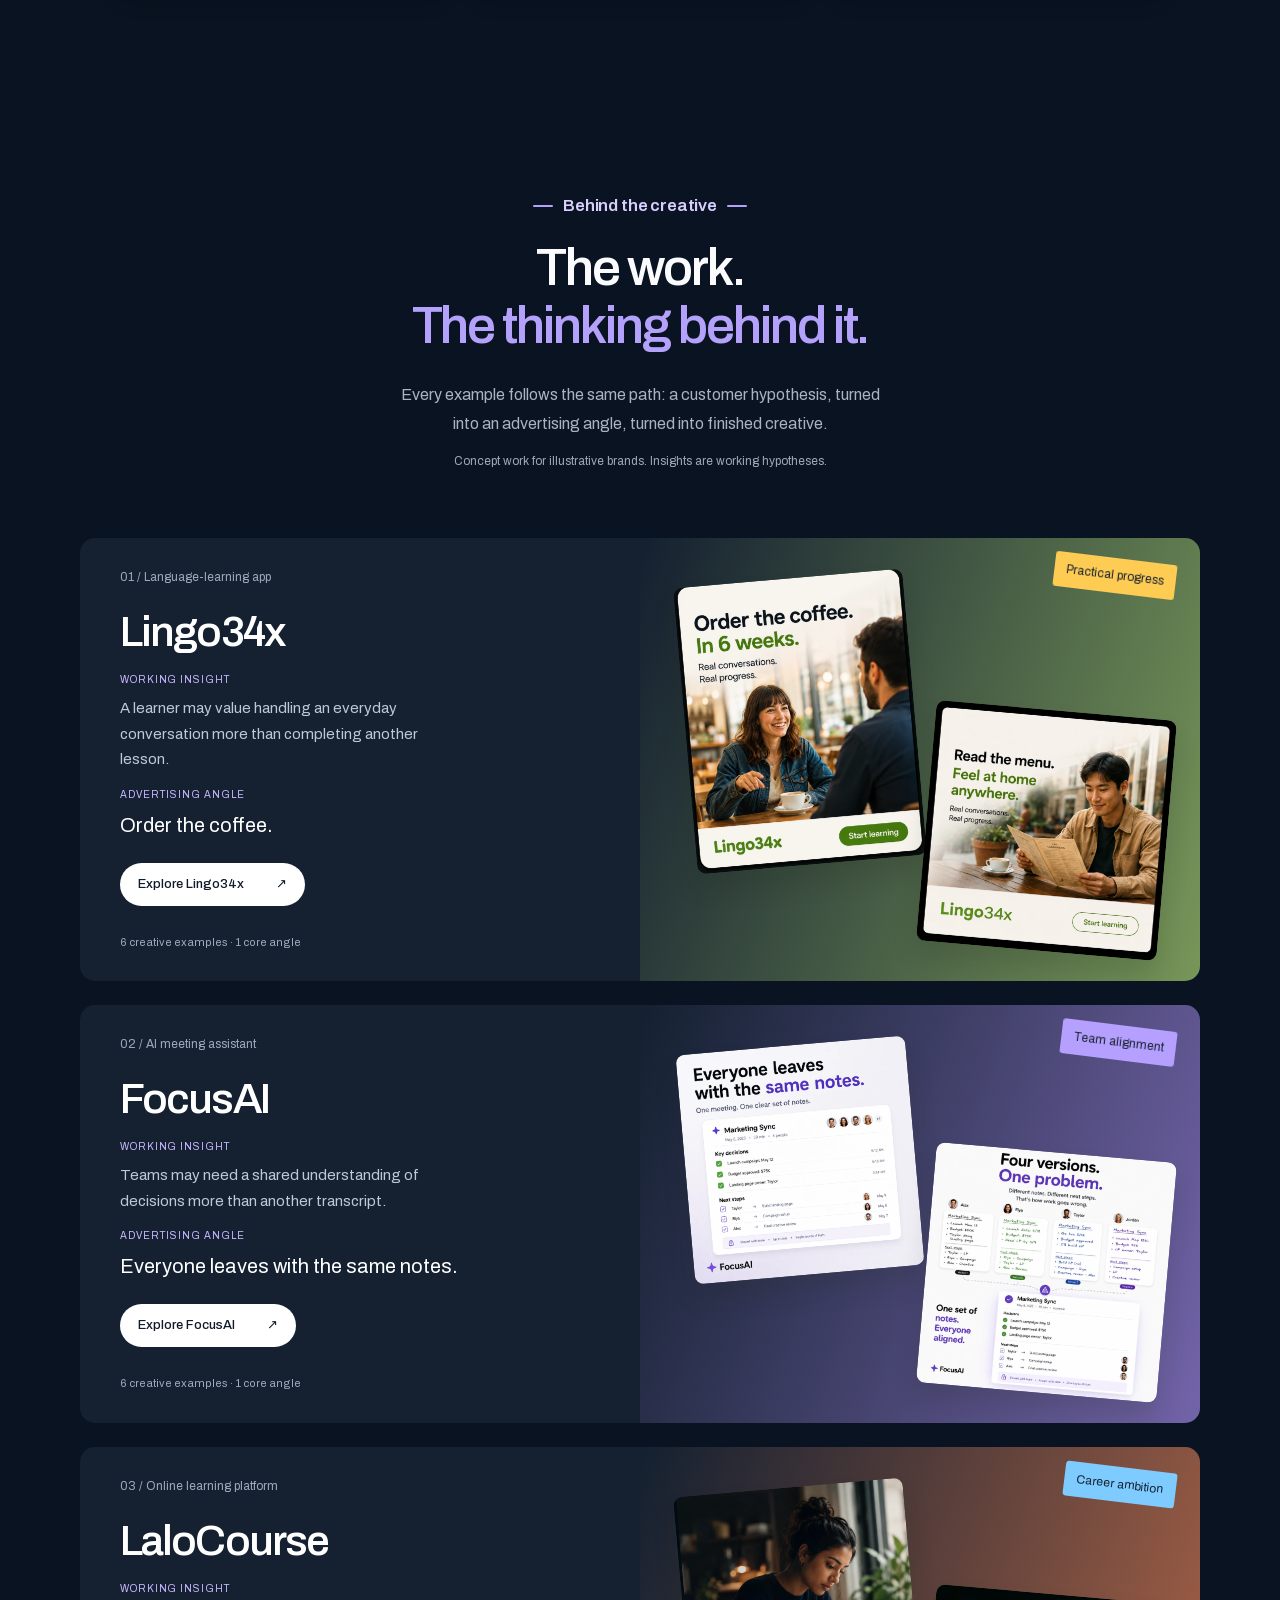
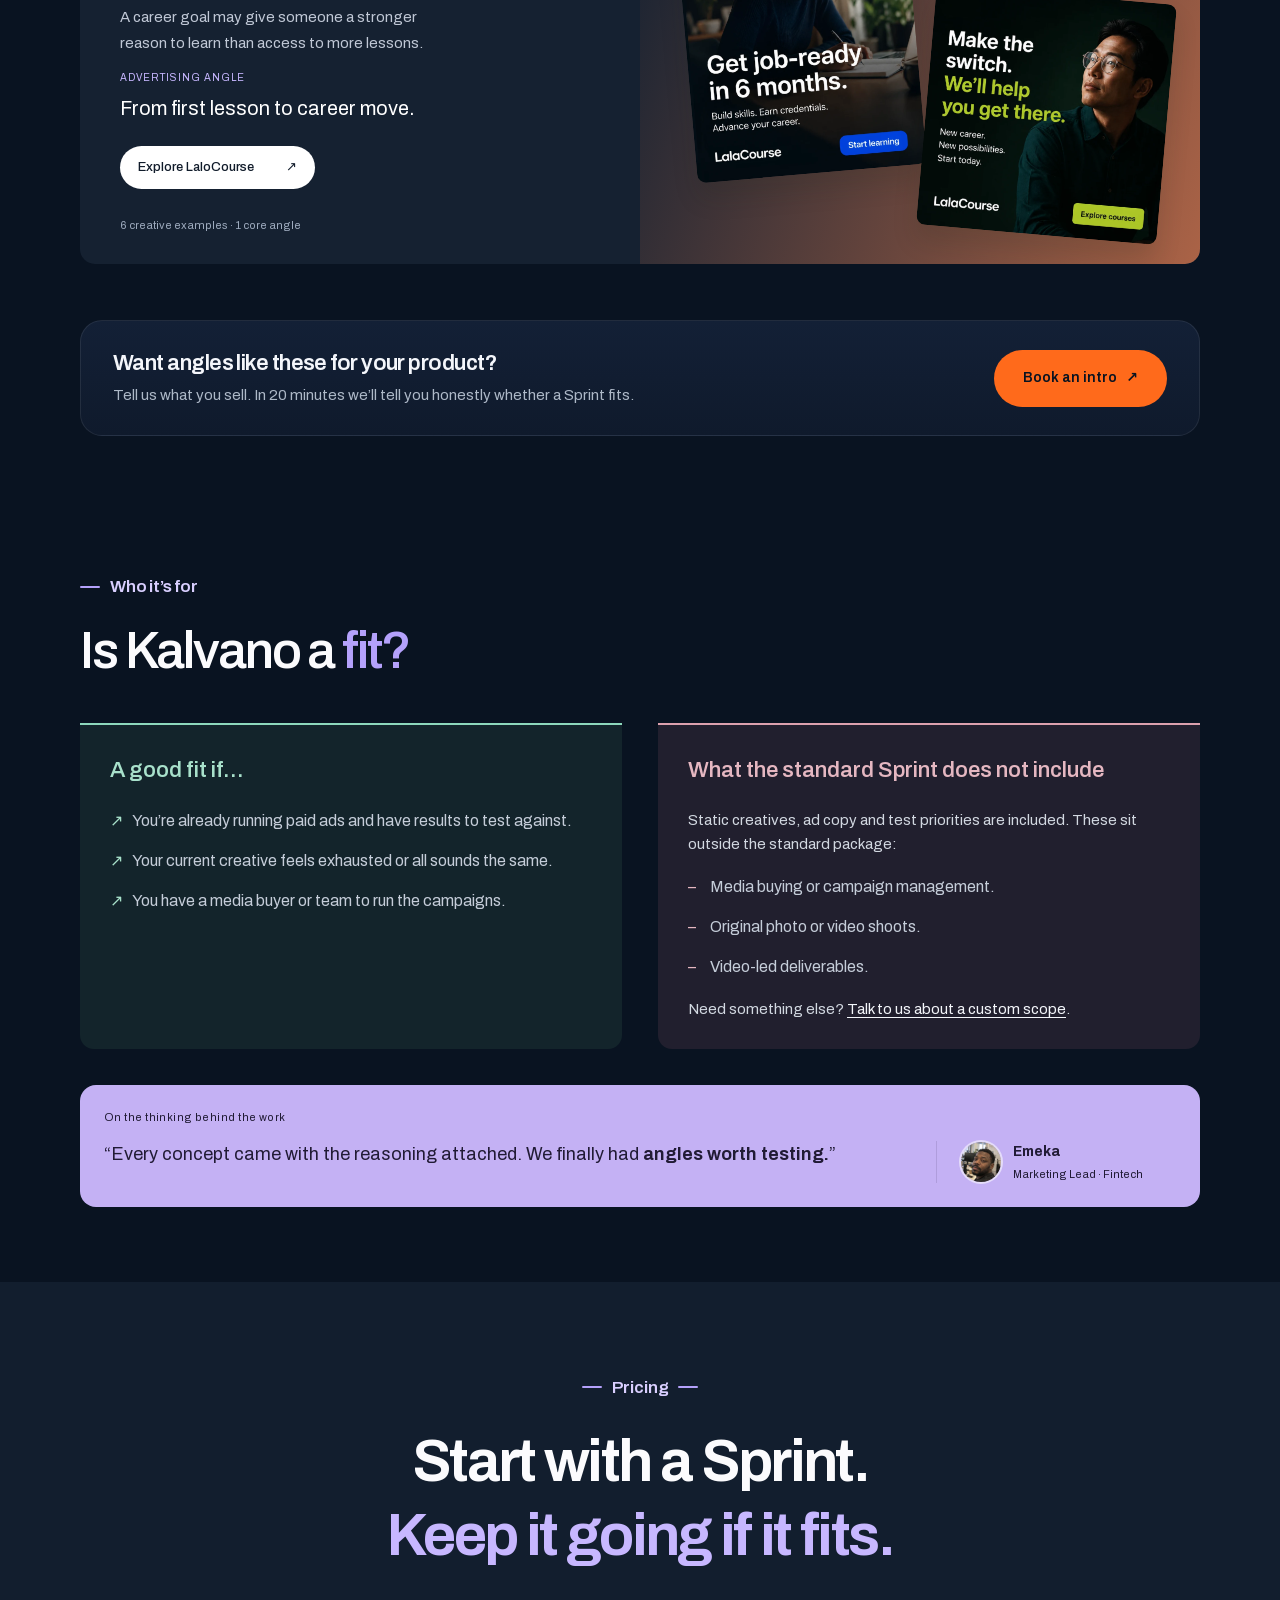
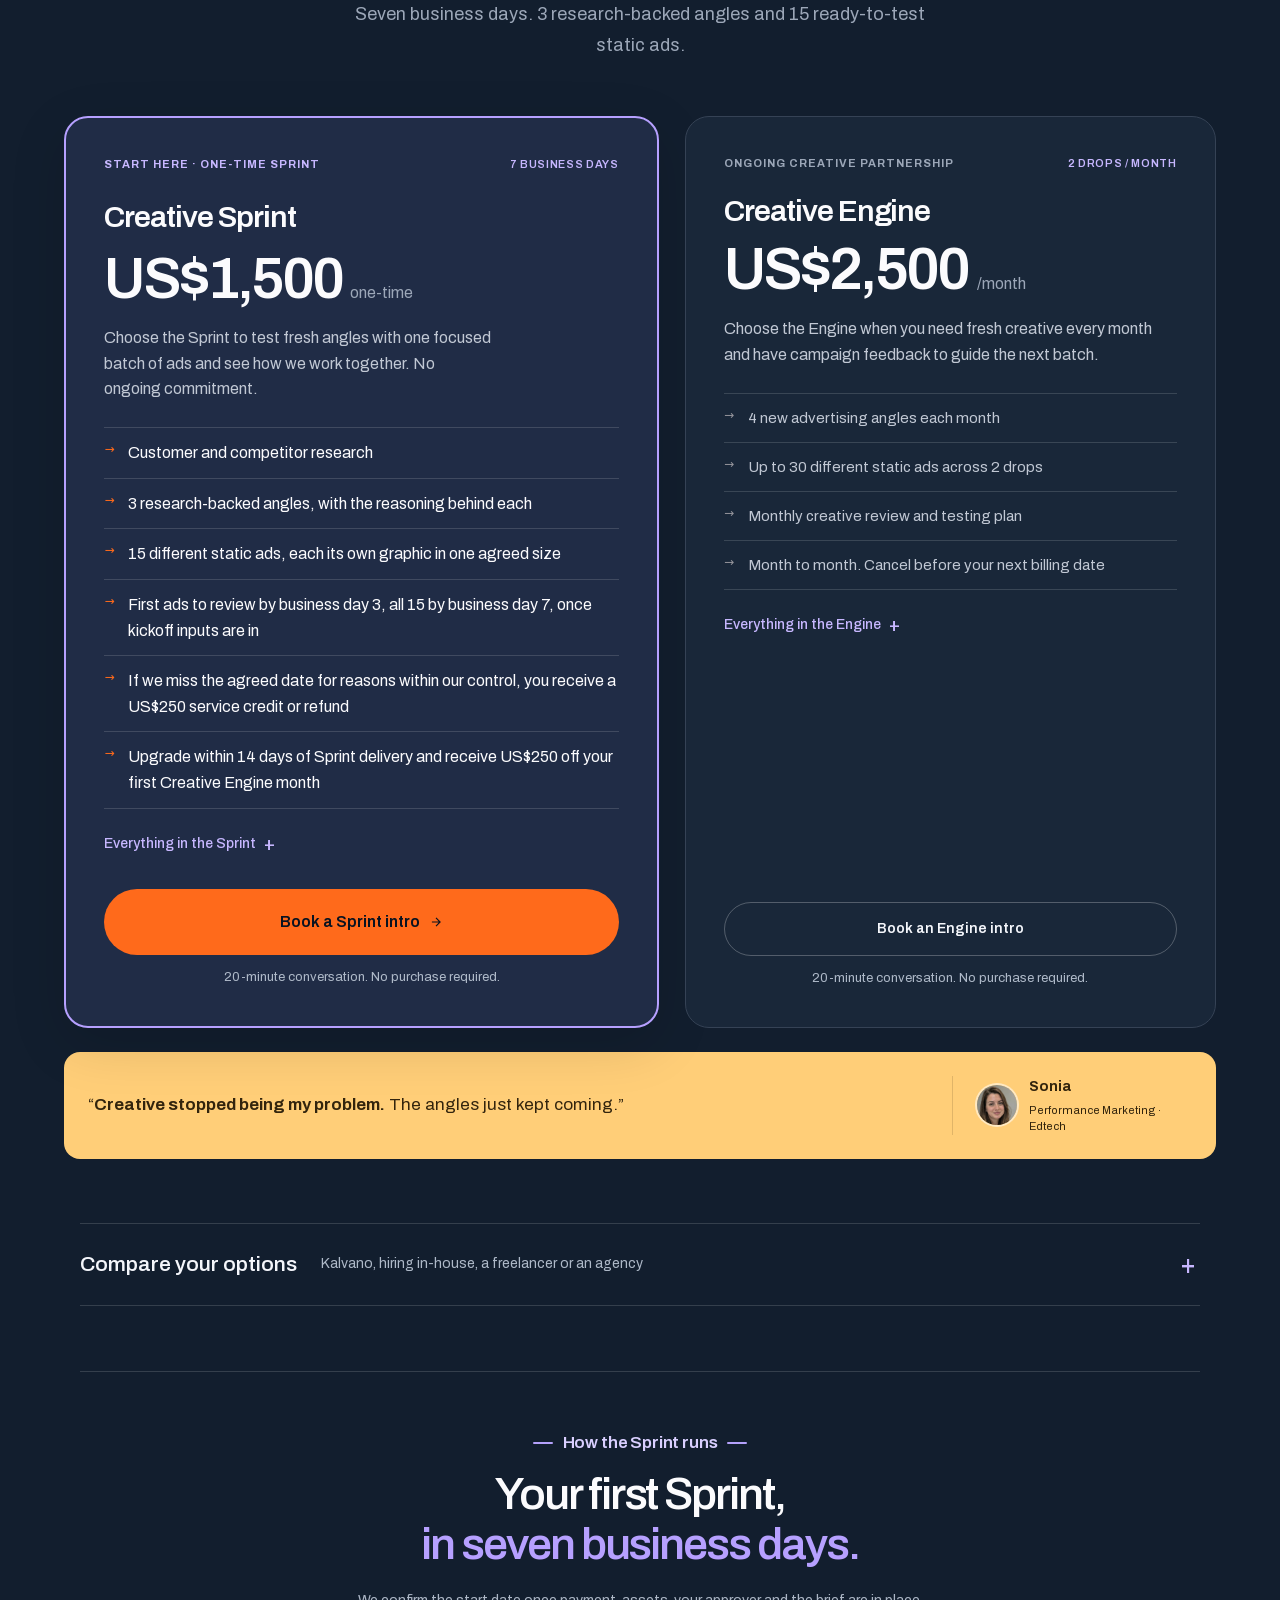
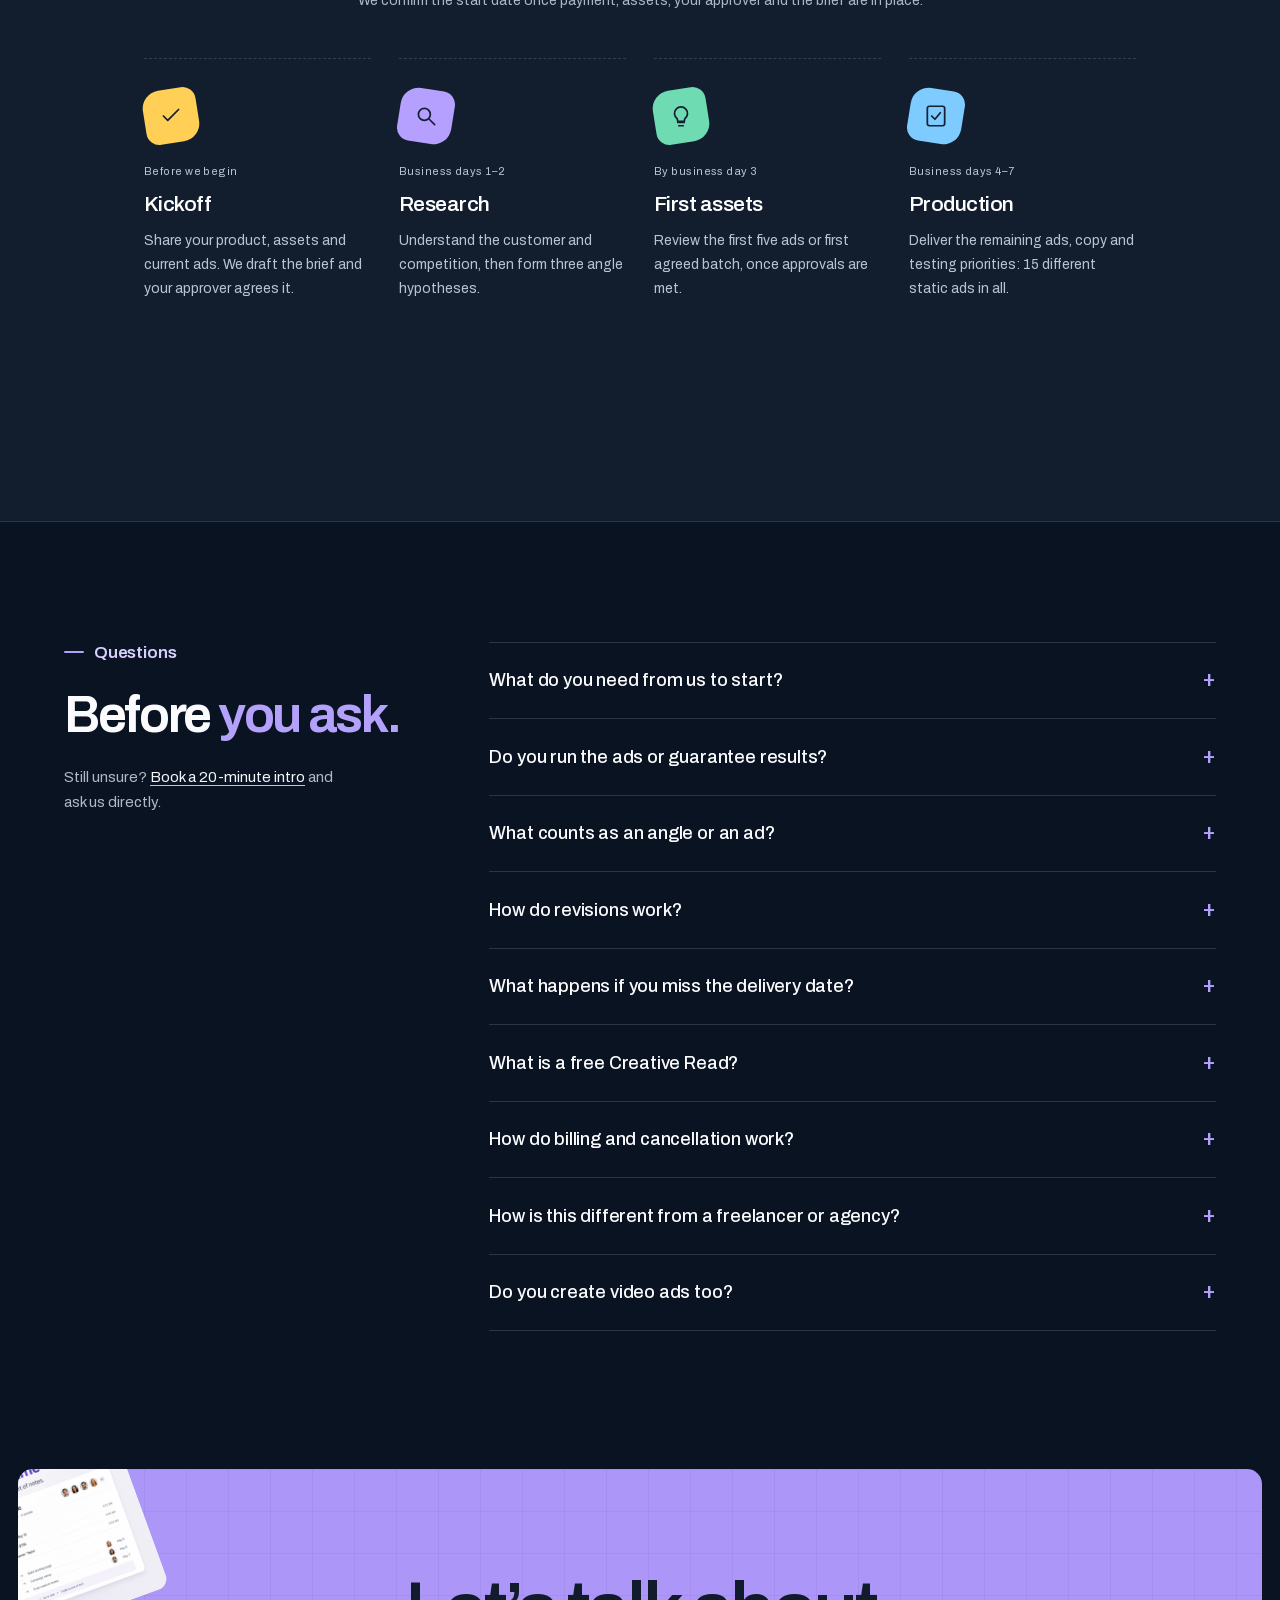
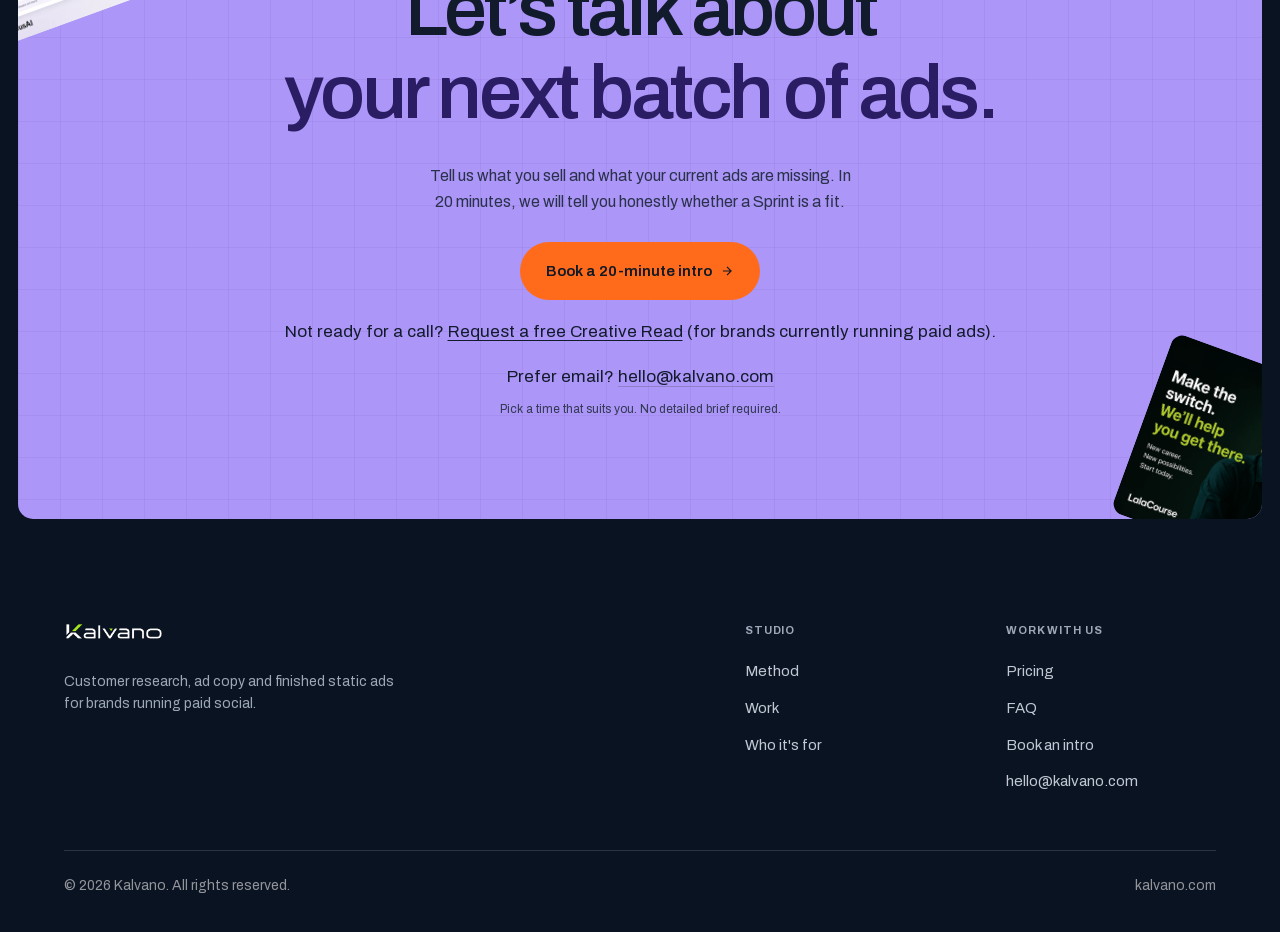
==== commit fb906423: "Align the site to the final GTM plan Add a video proof strip under the hero, a free Creative Read re" ====
--- a/index.html
+++ b/index.html
@@ -4,24 +4,24 @@
 <meta charset="UTF-8">
 <meta name="viewport" content="width=device-width, initial-scale=1.0">
 <title>Kalvano | Research-Led Static Ad Creative</title>
-<meta name="description" content="Fresh advertising angles and finished static ads, built from customer research. Start with a US$1,500 Sprint: 3 concepts, 18 assets, 7 days from payment and required inputs.">
+<meta name="description" content="Fresh advertising angles and finished static ads, built from customer research. Start with a US$1,500 Sprint: 3 angles, 15 different static ads, 7 business days after payment and complete inputs.">
 <link rel="canonical" href="https://kalvano.com/">
 <meta name="theme-color" content="#091321">
 <meta property="og:type" content="website">
 <meta property="og:url" content="https://kalvano.com/">
 <meta property="og:site_name" content="Kalvano">
 <meta property="og:title" content="Kalvano | Research-Led Static Ad Creative">
-<meta property="og:description" content="Fresh advertising angles and finished static ads, built from customer research. Start with a US$1,500 Sprint: 3 concepts, 18 assets, 7 days from payment and required inputs.">
-<meta property="og:image" content="https://kalvano.com/assets/og-v6.jpg">
+<meta property="og:description" content="Fresh advertising angles and finished static ads, built from customer research. Start with a US$1,500 Sprint: 3 angles, 15 different static ads, 7 business days after payment and complete inputs.">
+<meta property="og:image" content="https://kalvano.com/assets/og-v7.jpg">
 <meta property="og:image:type" content="image/jpeg">
 <meta property="og:image:width" content="1200">
 <meta property="og:image:height" content="630">
-<meta property="og:image:alt" content="Kalvano. Your ads all sound the same. We find the angle your competitors missed.">
+<meta property="og:image:alt" content="Kalvano. Your ads all sound the same. We find the angles worth testing.">
 <meta name="twitter:card" content="summary_large_image">
 <meta name="twitter:title" content="Kalvano | Research-Led Static Ad Creative">
-<meta name="twitter:description" content="Fresh advertising angles and finished static ads, built from customer research. Start with a US$1,500 Sprint: 3 concepts, 18 assets, 7 days from payment and required inputs.">
-<meta name="twitter:image" content="https://kalvano.com/assets/og-v6.jpg">
-<meta name="twitter:image:alt" content="Kalvano. Your ads all sound the same. We find the angle your competitors missed.">
+<meta name="twitter:description" content="Fresh advertising angles and finished static ads, built from customer research. Start with a US$1,500 Sprint: 3 angles, 15 different static ads, 7 business days after payment and complete inputs.">
+<meta name="twitter:image" content="https://kalvano.com/assets/og-v7.jpg">
+<meta name="twitter:image:alt" content="Kalvano. Your ads all sound the same. We find the angles worth testing.">
 <link rel="icon" type="image/svg+xml" href="assets/favicon.svg">
 <link rel="preload" href="assets/fonts/archivo-latin.woff2" as="font" type="font/woff2" crossorigin>
 <link rel="preload" href="assets/video/kalvano-hero-square-poster.jpg" as="image" fetchpriority="high">
@@ -62,7 +62,7 @@
       "provider": {
         "@id": "https://kalvano.com/#organization"
       },
-      "description": "US$2,500/month for ongoing research, four new advertising concepts, up to 30 finished static assets across two scheduled drops, ad copy, a monthly 30-minute creative review and next-month testing plan. One consolidated revision round per drop. Versions, sizes and dates agreed before each month. Billed monthly in advance; cancel before the next billing date. Motion and video are separately scoped.",
+      "description": "US$2,500/month for ongoing research, four new advertising angles, up to 30 different static ads across two scheduled drops, ad copy, a monthly 30-minute creative review and next-month testing plan. One consolidated revision round per drop. Ad mix, sizes and dates agreed before each month. Billed monthly in advance; cancel before the next billing date. Motion and video are separately scoped.",
       "offers": {
         "@type": "Offer",
         "price": "2500",
@@ -78,7 +78,7 @@
       "provider": {
         "@id": "https://kalvano.com/#organization"
       },
-      "description": "A one-time US$1,500 engagement for new clients: review mining, competitor ad teardown, an angle brief, three distinct advertising concepts with the reasoning explained, 18 finished static assets across agreed versions and sizes, ad copy and a testing-priority guide. Seven days from payment and required inputs, with one consolidated revision round. Subsequent standalone projects, motion and video quoted separately. Continue from a Sprint to the Engine within 30 days and your US$1,500 Sprint fee counts toward the first month: US$1,000 remaining for that month, then US$2,500/month.",
+      "description": "A one-time US$1,500 engagement for new clients: review mining, competitor ad teardown, an angle brief, three research-backed advertising angles with the reasoning explained, 15 different static ads in one agreed size each, ad copy and a testing-priority guide. Seven business days after payment, complete assets, a named approver and an agreed brief, with one consolidated revision round and correction of Kalvano errors. If Kalvano misses the agreed delivery date for reasons within its control, the client receives a US$250 service credit or refund, as set out in the signed scope. Subsequent standalone projects, motion and video quoted separately. Upgrade within 14 days of Sprint delivery and receive US$250 off your first Creative Engine month.",
       "offers": {
         "@type": "Offer",
         "price": "1500",
@@ -95,7 +95,7 @@
           "name": "What do you need from us to start?",
           "acceptedAnswer": {
             "@type": "Answer",
-            "text": "Product information, brand assets and current ads, plus a kickoff call and one designated approver. Share any available customer feedback and campaign data. You do not need a detailed creative brief or direct access to customers. We confirm receipt of payment and required inputs before the seven-day Sprint starts."
+            "text": "Product information, brand assets and current ads, plus a kickoff call and one designated approver. Share any available customer feedback and campaign data. You do not need to write a creative brief or have direct access to customers: we draft the brief and your approver agrees it. The 7 business days start once payment has cleared, assets are complete, your approver is named and the brief is agreed."
           }
         },
         {
@@ -103,15 +103,15 @@
           "name": "Do you run the ads or guarantee results?",
           "acceptedAnswer": {
             "@type": "Answer",
-            "text": "No. We handle the research, concepts, copy and static creative. Your team or media buyer handles campaign setup, media buying and optimisation. Results also depend on your offer, landing page and campaign execution. Available results inform future work on the Engine, including its monthly creative review and next-month testing plan."
-          }
-        },
-        {
-          "@type": "Question",
-          "name": "What counts as a concept, version or asset?",
-          "acceptedAnswer": {
-            "@type": "Answer",
-            "text": "A concept is a distinct advertising idea. A version explores it through a different hook, message or visual. An asset is one finished export: one version in three sizes counts as three assets. We agree the mix before production. The Sprint includes 3 concepts and 18 static assets; the Engine includes 4 new concepts and up to 30 static assets across two agreed monthly drops."
+            "text": "No. We handle the research, angles, copy and static creative. Your team or media buyer handles campaign setup, media buying and optimisation. Results also depend on your offer, landing page and campaign execution. Available results inform future work on the Engine, including its monthly creative review and next-month testing plan."
+          }
+        },
+        {
+          "@type": "Question",
+          "name": "What counts as an angle or an ad?",
+          "acceptedAnswer": {
+            "@type": "Answer",
+            "text": "An angle is a distinct reason to buy, drawn from the research. An ad is one different graphic with its own hook, message or visual, delivered in one agreed size. Extra sizes are quoted separately and never reduce your count of ads. We agree the mix before production. The Sprint includes 3 angles and 15 different static ads; the Engine includes 4 new angles and up to 30 different static ads across two agreed monthly drops."
           }
         },
         {
@@ -119,7 +119,23 @@
           "name": "How do revisions work?",
           "acceptedAnswer": {
             "@type": "Answer",
-            "text": "The Sprint includes one consolidated revision round; the Engine includes one per drop. Your approver sends one collected set of feedback on the agreed direction. New concepts, changed briefs or extra rounds require agreed additional scope or a future Engine drop. Corrections to our own mistakes do not use your revision allowance."
+            "text": "The Sprint includes one consolidated revision round; the Engine includes one per drop. Your approver sends one collected set of feedback on the agreed direction. New angles, changed briefs or extra rounds require agreed additional scope or a future Engine drop. Corrections to our own mistakes do not use your revision allowance."
+          }
+        },
+        {
+          "@type": "Question",
+          "name": "What happens if you miss the delivery date?",
+          "acceptedAnswer": {
+            "@type": "Answer",
+            "text": "If we miss the agreed delivery date for reasons within our control, you receive a US$250 service credit or refund, as set out in your signed scope. Deadlines move for late assets, approvals or changed briefs. We correct errors against the approved brief at no extra charge. We do not guarantee CTR, ROAS, CPA or ad winners."
+          }
+        },
+        {
+          "@type": "Question",
+          "name": "What is a free Creative Read?",
+          "acceptedAnswer": {
+            "@type": "Answer",
+            "text": "A one-page analysis for brands currently running paid ads: a pattern we can confirm in your public ads and two or three hypotheses worth testing, with an invitation to discuss them. We review every request and send a Read where we can do it properly, so it is not an instant or automatic report. We reply within 1 to 2 business days."
           }
         },
         {
@@ -127,7 +143,7 @@
           "name": "How do billing and cancellation work?",
           "acceptedAnswer": {
             "@type": "Answer",
-            "text": "The US$1,500 Sprint is a one-time engagement for new clients, paid upfront with no ongoing commitment. Subsequent standalone projects are quoted separately. The US$2,500/month Engine is billed in advance with no minimum multi-month commitment. Cancel before your next billing date to stop renewal; we complete the current paid month’s agreed work. Continue from a Sprint to the Engine within 30 days and your US$1,500 Sprint fee counts toward the first month: US$1,000 remaining for that month, then US$2,500/month."
+            "text": "The US$1,500 Sprint is a one-time engagement for new clients, paid upfront with no ongoing commitment. Subsequent standalone projects are quoted separately. The US$2,500/month Engine is billed in advance with no minimum multi-month commitment. Cancel before your next billing date to stop renewal; we complete the current paid month’s agreed work. Upgrade within 14 calendar days of Sprint delivery and receive US$250 off your first Creative Engine month: US$2,250 for that month, then US$2,500/month. The credit applies once and cannot be combined with other discounts."
           }
         },
         {
@@ -135,7 +151,7 @@
           "name": "How is this different from a freelancer or agency?",
           "acceptedAnswer": {
             "@type": "Answer",
-            "text": "The scope matters more than the label: freelancers, in-house teams and agencies can all offer research and strategy. Kalvano combines customer and competitor research, advertising angles, copy and finished static ads in a defined package. Your team keeps running the campaigns. Choose a one-time Sprint or ongoing monthly support."
+            "text": "Freelancers, in-house teams and agencies can all do research and strategy. With Kalvano you get it in one defined package: customer and competitor research, angles, copy and finished static ads, at a fixed price with a set delivery date. Your team keeps running the campaigns."
           }
         },
         {
@@ -167,7 +183,7 @@
       <li><a href="#offer">Pricing</a></li>
       <li><a href="#faq">FAQ</a></li>
     </ul>
-    <a href="https://calendly.com/taqhausinc/30min?utm_source=kalvano.com&amp;utm_content=nav" target="_blank" rel="noopener" class="nav-cta">Book an intro<span class="sr-only"> (opens in a new tab)</span></a>
+    <a href="https://calendly.com/ola24/20min?utm_source=kalvano.com&amp;utm_content=nav" target="_blank" rel="noopener" class="nav-cta">Book an intro<span class="sr-only"> (opens in a new tab)</span></a>
     <button type="button" class="nav-toggle" id="nav-toggle" aria-expanded="false" aria-controls="nav-menu" aria-label="Open menu">
       <span></span><span></span>
     </button>
@@ -180,11 +196,11 @@
 <header class="launch-hero" id="top">
  <div class="launch-hero-inner">
   <div class="launch-copy">
-   <h1><span class="hero-problem">Your ads all sound the same.</span>We find the angle <br>your competitors <br><span class="hero-emphasis">missed.</span></h1>
-   <p>We research your customers and competitors, then create finished static ads for your team to test.</p>
-   <div class="launch-actions"><a href="https://calendly.com/taqhausinc/30min?utm_source=kalvano.com&amp;utm_content=hero" target="_blank" rel="noopener" class="btn btn-primary">Book an intro <span aria-hidden="true">↗</span><span class="sr-only"> (opens in a new tab)</span></a><a href="#work" class="hero-work-link">See the ads <span aria-hidden="true">↘</span></a></div>
-   <a class="hero-offer" href="#offer"><span class="hero-offer-tag">Start here</span><span class="hero-offer-text">Creative Sprint · 3 concepts · 18 static assets · US$1,500</span><span class="hero-offer-arrow" aria-hidden="true">→</span></a>
-   <span class="launch-small">For subscription apps and digital-first brands running paid ads.</span>
+   <h1><span class="hero-problem">Your ads all sound the same.</span>We find the angles <br><span class="hero-emphasis">worth testing.</span></h1>
+   <p>We research your customers, competitors and existing ads, then build distinct angles and finished static creatives your team can test. No additional creative hire required.</p>
+   <div class="launch-actions"><a href="https://calendly.com/ola24/20min?utm_source=kalvano.com&amp;utm_content=hero" target="_blank" rel="noopener" class="btn btn-primary">Book an intro <span aria-hidden="true">↗</span><span class="sr-only"> (opens in a new tab)</span></a><button type="button" class="hero-work-link" data-read-open>Request a free Creative Read <span aria-hidden="true">→</span></button></div>
+   <a class="hero-offer" href="#offer"><span class="hero-offer-tag">Start here</span><span class="hero-offer-text">7-business-day Creative Sprint · 3 research-backed angles · 15 ready-to-test static ads · US$1,500</span><span class="hero-offer-arrow" aria-hidden="true">→</span></a>
+   <span class="launch-small">For brands already running paid social ads.</span>
   </div>
   <div class="hero-visual"><figure class="hero-reel">
    <video class="hero-reel-video" muted loop playsinline preload="auto" data-start="5.3" width="1080" height="1080" poster="assets/video/kalvano-hero-square-poster.jpg" aria-label="Animation of the Kalvano process: phrases highlighted in customer reviews become ad angles, the angles become finished static ads, and the ads join a catalogue of work, each marked ready to test.">
@@ -196,19 +212,30 @@
  </div>
 </header>
 
-<section class="client-proof" aria-label="What clients say"><p class="mobile-rail-label">Client feedback <span>Swipe to read <span aria-hidden="true">→</span></span></p><div class="client-proof-grid" role="region" aria-label="Client quotes" tabindex="0"><figure><blockquote><p>“<strong>The research was the product.</strong> The ads were almost a bonus.”</p></blockquote><figcaption><img class="proof-avatar" src="assets/img/people/emma.jpg" alt="" width="40" height="40" loading="lazy"><div class="proof-who"><strong>Emma</strong><span>Head of Marketing Strategy · E&#8209;commerce</span></div></figcaption></figure><figure><blockquote><p>“It felt like hiring <strong>a strategist and a designer in one.</strong>”</p></blockquote><figcaption><img class="proof-avatar" src="assets/img/people/jeff.jpg" alt="" width="40" height="40" loading="lazy"><div class="proof-who"><strong>Jeff</strong><span>Marketing Manager · Health &amp; Fitness</span></div></figcaption></figure></div></section>
+<section class="client-proof" aria-label="What clients say"><p class="mobile-rail-label">Client feedback <span>Swipe to read <span aria-hidden="true">→</span></span></p><div class="client-proof-grid" role="region" aria-label="Client quotes" tabindex="0"><figure><blockquote><p>“<strong>The research was the product.</strong> The ads were almost a bonus.”</p></blockquote><figcaption><img class="proof-avatar" src="assets/img/people/emma.jpg" alt="" width="40" height="40" loading="lazy"><div class="proof-who"><strong>Emma</strong><span>Head of Marketing Strategy · E&#8209;commerce</span></div></figcaption></figure><figure><blockquote><p>“It felt like hiring <strong>a strategist and a designer in one.</strong>”</p></blockquote><figcaption><img class="proof-avatar" src="assets/img/people/jeff.jpg" alt="" width="40" height="40" loading="lazy"><div class="proof-who"><strong>Jeff</strong><span>Marketing Manager · Health &amp; Fitness</span></div></figcaption></figure></div><div class="proof-videos"><p class="proof-videos-label">Hear from people we’ve worked with</p><ul class="proof-video-list"><li><a class="proof-video" href="https://www.youtube.com/watch?v=iPE7c8uJ1es" data-video="iPE7c8uJ1es" data-video-title="Fresh thinking for your next ads" aria-label="Watch Rick: Head of Marketing"><span class="proof-video-thumb"><img src="/assets/img/videos/iPE7c8uJ1es.jpg" width="480" height="360" loading="lazy" alt=""><span class="video-play" aria-hidden="true">▶</span></span><span class="proof-who"><strong>Rick</strong><span>Head of Marketing</span></span></a></li><li><a class="proof-video" href="https://www.youtube.com/watch?v=t7ratD69s4A" data-video="t7ratD69s4A" data-video-title="Research before design" aria-label="Watch Rob: Head of Performance Marketing"><span class="proof-video-thumb"><img src="/assets/img/videos/t7ratD69s4A.jpg" width="480" height="360" loading="lazy" alt=""><span class="video-play" aria-hidden="true">▶</span></span><span class="proof-who"><strong>Rob</strong><span>Head of Performance Marketing</span></span></a></li><li><a class="proof-video" href="https://www.youtube.com/watch?v=_SQNncZIyI0" data-video="_SQNncZIyI0" data-video-title="More than creative volume" aria-label="Watch Tony: Marketing Manager"><span class="proof-video-thumb"><img src="/assets/img/videos/_SQNncZIyI0.jpg" width="480" height="360" loading="lazy" alt=""><span class="video-play" aria-hidden="true">▶</span></span><span class="proof-who"><strong>Tony</strong><span>Marketing Manager</span></span></a></li></ul></div><p class="proof-note">Some clients are happy to be named. Others prefer we work quietly behind their team. We respect both.</p></section>
+
+<section class="cost-check" aria-labelledby="cost-title">
+ <div class="cost-check-inner">
+  <div class="cost-check-head"><span class="launch-kicker">What it costs you</span><h2 id="cost-title">If only the design changes, <span>you’re not testing anything new.</span></h2><p>Here’s what happens when every new ad repeats the same message.</p></div>
+  <ul class="cost-list">
+   <li><h3>You spend more but learn little.</h3><p>You keep paying to test a message you’ve already tested.</p></li>
+   <li><h3>You can’t tell what works.</h3><p>If every ad makes the same point, your results can’t show which message sells best.</p></li>
+   <li><h3>You look like everyone else.</h3><p>If your ads say what your competitors say, customers have little reason to choose you.</p></li>
+  </ul>
+ </div>
+</section>
 
 <section class="launch-method method-compact" id="method">
- <div class="launch-section-head"><div><span class="launch-kicker">From insight to execution</span><h2>Research. Message.<br><span>Finished ads.</span></h2></div><p>The same three steps for every client. No brief needed from you, and no 40-page decks.</p></div>
+ <div class="launch-section-head"><div><span class="launch-kicker">How it works</span><h2>Research. Message.<br><span>Finished ads.</span></h2></div><p>The same three steps for every client. You don’t write the brief: we draft it and you approve it. No 40-page decks.</p></div>
  <div class="method-steps">
   <article><span class="method-number">01</span><h3>Understand the customer.</h3><p>Reviews, public conversations, competitor ads and your existing creative.</p></article>
   <article><span class="method-number">02</span><h3>Find the reason to choose you.</h3><p>Insights matched to your strengths, turned into distinct angles and hooks.</p></article>
-  <article><span class="method-number">03</span><h3>Make the finished ads.</h3><p>Static creative in the sizes you need, with a guide to what to test first.</p></article>
+  <article><span class="method-number">03</span><h3>Make the finished ads.</h3><p>Static creative, ready to run, with a guide to what to test first.</p></article>
  </div>
 </section>
 
 <section class="collaborator-videos" aria-labelledby="collaborator-title">
- <div class="collaborator-heading"><span class="launch-kicker">In their words</span><h2 id="collaborator-title">What people we’ve worked with <br><span>say about Kalvano.</span></h2></div>
+ <div class="collaborator-heading"><span class="launch-kicker">From people we’ve worked with</span><h2 id="collaborator-title">What they say <br><span>about Kalvano.</span></h2></div>
  <p class="mobile-rail-label">Meet Rick, Rob and Tony <span>Swipe to explore <span aria-hidden="true">→</span></span></p>
  <div class="collaborator-grid" role="region" aria-label="Three videos from people we’ve worked with" tabindex="0">
   <a class="collaborator-card" href="https://www.youtube.com/watch?v=iPE7c8uJ1es" data-video="iPE7c8uJ1es" data-video-title="Fresh thinking for your next ads" aria-label="Watch Rick: Head of Marketing"><div class="collaborator-portrait"><img src="/assets/img/videos/iPE7c8uJ1es.jpg" width="480" height="360" loading="lazy" alt=""><span class="video-play" aria-hidden="true">▶</span></div><div class="collaborator-caption"><span>Watch video <span aria-hidden="true">↗</span></span><h3>Fresh thinking for your next ads</h3><p class="collaborator-person">Rick<small>Head of Marketing</small></p></div></a>
@@ -219,7 +246,6 @@
 
 <section class="selected-work" id="work">
  <div class="launch-section-head"><div><span class="launch-kicker">Behind the creative</span><h2>The work.<br><span>The thinking behind it.</span></h2></div><p>Every example follows the same path: a customer hypothesis, turned into an advertising angle, turned into finished creative.<small>Concept work for illustrative brands. Insights are working hypotheses.</small></p></div>
- <figure class="decision-quote work-quote"><span class="decision-quote-label">On the thinking behind the work</span><blockquote><p>“Every concept came with the reasoning attached. We finally had <strong>angles worth testing.</strong>”</p></blockquote><figcaption><img class="proof-avatar" src="assets/img/people/emeka.jpg" alt="" width="40" height="40" loading="lazy"><div class="proof-who"><strong>Emeka</strong><span>Marketing Lead · Fintech</span></div></figcaption></figure>
  <div class="project-list">
   <article class="project-preview project-language">
    <div class="project-preview-copy"><span class="project-index">01 / Language-learning app</span><h3>Lingo34x</h3><dl class="project-thinking"><div><dt>Working insight</dt><dd>A learner may value handling an everyday conversation more than completing another lesson.</dd></div><div><dt>Advertising angle</dt><dd>Order the coffee.</dd></div></dl><a href="/work/order-the-coffee/" class="project-link">Explore Lingo34x <span aria-hidden="true">↗</span></a><span class="project-count">6 creative examples · 1 core angle</span></div>
@@ -234,14 +260,15 @@
    <a href="/work/career-move/" class="project-preview-art" aria-label="View LaloCourse creative examples"><span class="project-art-tag">Career ambition</span><img class="preview-primary" src="assets/img/work-education-01-4x5.webp" alt="From first lesson to career move." width="800" height="1000" loading="lazy"><img class="preview-secondary" src="assets/img/work-education-02-1x1.webp" alt="Another execution of the LaloCourse advertising angle" width="800" height="800" loading="lazy"></a>
   </article>
  </div>
- <div class="work-cta reveal"><p>Want angles like these for your product?<span>Tell us what you sell. In 30 minutes we’ll tell you honestly whether a Sprint fits.</span></p><a href="https://calendly.com/taqhausinc/30min?utm_source=kalvano.com&amp;utm_content=work" target="_blank" rel="noopener" class="btn btn-primary">Book an intro <span aria-hidden="true">↗</span><span class="sr-only"> (opens in a new tab)</span></a></div>
+ <div class="work-cta reveal"><p>Want angles like these for your product?<span>Tell us what you sell. In 20 minutes we’ll tell you honestly whether a Sprint fits.</span></p><a href="https://calendly.com/ola24/20min?utm_source=kalvano.com&amp;utm_content=work" target="_blank" rel="noopener" class="btn btn-primary">Book an intro <span aria-hidden="true">↗</span><span class="sr-only"> (opens in a new tab)</span></a></div>
 </section>
 
 <section class="fit-check" id="who" aria-labelledby="fit-title">
  <span class="launch-kicker">Who it’s for</span>
  <h2 id="fit-title">Is Kalvano a <span>fit?</span></h2>
  <div class="fit-columns"><div><h3>A good fit if…</h3><ul><li>You’re already running paid ads and have results to test against.</li><li>Your current creative feels exhausted or all sounds the same.</li><li>You have a media buyer or team to run the campaigns.</li></ul></div>
- <div><h3>Not a fit if…</h3><ul><li>You need video or motion as the core deliverable.</li><li>You’re pre-launch, with no customer feedback or market evidence to work from.</li><li>You want someone to run the ads as well as make them.</li></ul></div></div>
+ <div><h3>What the standard Sprint does not include</h3><p class="fit-lead">Static creatives, ad copy and test priorities are included. These sit outside the standard package:</p><ul><li>Media buying or campaign management.</li><li>Original photo or video shoots.</li><li>Video-led deliverables.</li></ul><p class="fit-note">Need something else? <a href="https://calendly.com/ola24/20min?utm_source=kalvano.com&amp;utm_content=scope" target="_blank" rel="noopener">Talk to us about a custom scope<span class="sr-only"> (opens in a new tab)</span></a>.</p></div></div>
+ <figure class="decision-quote work-quote"><span class="decision-quote-label">On the thinking behind the work</span><blockquote><p>“Every concept came with the reasoning attached. We finally had <strong>angles worth testing.</strong>”</p></blockquote><figcaption><img class="proof-avatar" src="assets/img/people/emeka.jpg" alt="" width="40" height="40" loading="lazy"><div class="proof-who"><strong>Emeka</strong><span>Marketing Lead · Fintech</span></div></figcaption></figure>
 </section>
 
 <!-- ================= PRICING ================= -->
@@ -249,41 +276,43 @@
   <div class="wrap"><span class="launch-kicker reveal">Pricing</span></div>
   <div class="offer-head">
     <h2 class="offer-headline display reveal">Start with a Sprint.<br><span class="ser">Keep it going if it fits.</span></h2>
-    <p class="offer-intro reveal">One focused project or an ongoing creative partner. Choose the level of support your team needs.</p>
+    <p class="offer-intro reveal">Seven business days. 3 research-backed angles and 15 ready-to-test static ads.</p>
   </div>
 
   <div class="offer-grid">
     <article class="model-card is-lead sprint-card reveal">
       <div class="model-top">
         <span class="model-type">Start here · One-time Sprint</span>
-        <span class="model-when">7 days</span>
+        <span class="model-when">7 business days</span>
       </div>
       <h3 class="model-name">Creative Sprint</h3>
       <div class="model-price">US$1,500<span> one-time</span></div>
-      <p class="model-desc">Choose the Sprint for one focused batch of ads and a chance to evaluate the working relationship. No ongoing commitment.</p>
+      <p class="model-desc">Choose the Sprint to test fresh angles with one focused batch of ads and see how we work together. No ongoing commitment.</p>
       <ul class="model-feats">
         <li>Customer and competitor research</li>
-        <li>3 distinct concepts, with the reasoning behind each</li>
-        <li>18 finished static assets across agreed variations and sizes</li><li>Delivered in 7 days after payment and required inputs</li>
-        <li>Your fee counts toward the Engine if you continue within 30 days</li>
+        <li>3 research-backed angles, with the reasoning behind each</li>
+        <li>15 different static ads, each its own graphic in one agreed size</li><li>First ads to review by business day 3, all 15 by business day 7, once kickoff inputs are in</li>
+        <li>If we miss the agreed date for reasons within our control, you receive a US$250 service credit or refund</li>
+        <li>Upgrade within 14 days of Sprint delivery and receive US$250 off your first Creative Engine month</li>
       </ul>
       <details class="model-more">
         <summary>Everything in the Sprint</summary>
         <ul>
           <li>Review mining and a competitor ad teardown</li>
-          <li>An angle brief explaining each concept</li>
+          <li>An angle brief explaining each angle</li>
           <li>Ad copy and a short testing-priority guide</li>
-          <li>Versions and export sizes agreed before production. Each size counts as one asset</li>
-          <li>1 consolidated revision round</li>
-          <li>The 7 days start once payment and required inputs are in</li>
+          <li>Hooks, visuals and each ad’s size agreed before production. Extra sizes quoted separately</li>
+          <li>1 consolidated revision round, plus correction of our own errors</li>
+          <li>The 7 business days start once payment, complete assets, your approver and the agreed brief are in place</li>
+          <li>Dates move for late assets, approvals or changed briefs</li>
           <li>Motion or video scoped separately</li>
         </ul>
       </details>
       <div class="model-cta">
-        <a href="https://calendly.com/taqhausinc/30min?utm_source=kalvano.com&amp;utm_content=sprint" target="_blank" rel="noopener" class="btn btn-primary">Book a Sprint intro
+        <a href="https://calendly.com/ola24/20min?utm_source=kalvano.com&amp;utm_content=sprint" target="_blank" rel="noopener" class="btn btn-primary">Book a Sprint intro
           <svg viewBox="0 0 24 24" fill="none" stroke="currentColor" stroke-width="2" aria-hidden="true"><path d="M5 12h14M12 5l7 7-7 7"/></svg><span class="sr-only"> (opens in a new tab)</span>
         </a>
-        <p class="model-cta-note">30-minute conversation. No purchase required.</p>
+        <p class="model-cta-note">20-minute conversation. No purchase required.</p>
       </div>
     </article>
 
@@ -297,7 +326,7 @@
       <p class="model-desc">Choose the Engine when you need fresh creative every month and have campaign feedback to guide the next batch.</p>
       <ul class="model-feats">
         <li>4 new advertising angles each month</li>
-        <li>Up to 30 finished static assets across 2 drops, including agreed variations and sizes</li>
+        <li>Up to 30 different static ads across 2 drops</li>
         <li>Monthly creative review and testing plan</li>
         <li>Month to month. Cancel before your next billing date</li>
       </ul>
@@ -305,17 +334,16 @@
         <summary>Everything in the Engine</summary>
         <ul>
           <li>Ongoing customer and competitor research</li>
-          <li>Ad copy, agreed variations, sizes and iterations</li>
+          <li>Ad copy, agreed variations and iterations</li>
           <li>A 30-minute monthly review using your click-through and conversion data</li>
           <li>1 consolidated revision round per drop</li>
           <li>Billed monthly in advance, with no minimum term</li>
           <li>Motion or video scoped separately</li>
         </ul>
       </details>
-      <p class="engine-anchor">Less than a month of one junior designer’s salary, with the research included.</p>
       <div class="model-cta">
-        <a href="https://calendly.com/taqhausinc/30min?utm_source=kalvano.com&amp;utm_content=engine" target="_blank" rel="noopener" class="btn btn-ghost">Book an Engine intro<span class="sr-only"> (opens in a new tab)</span></a>
-        <p class="model-cta-note">30-minute conversation. No purchase required.</p>
+        <a href="https://calendly.com/ola24/20min?utm_source=kalvano.com&amp;utm_content=engine" target="_blank" rel="noopener" class="btn btn-ghost">Book an Engine intro<span class="sr-only"> (opens in a new tab)</span></a>
+        <p class="model-cta-note">20-minute conversation. No purchase required.</p>
       </div>
     </article>
   </div>
@@ -347,18 +375,18 @@
       <li class="is-kalvano">
         <span class="alt-compare-tag">Kalvano</span>
         <h4>Research, angles and finished ads.</h4>
-        <dl><div><dt>Research</dt><dd>Included</dd></div><div><dt>First ads</dt><dd>18 static assets in 7 days after payment and required inputs</dd></div><div><dt>Commitment</dt><dd>US$1,500 Sprint, then month to month</dd></div></dl>
+        <dl><div><dt>Research</dt><dd>Included</dd></div><div><dt>First ads</dt><dd>First ads by business day 3, all 15 by business day 7, once inputs are in</dd></div><div><dt>Commitment</dt><dd>US$1,500 Sprint, then month to month</dd></div></dl>
       </li>
     </ul>
   </details>
 
   <section class="offer-delivery" id="process" aria-labelledby="delivery-title">
-    <div class="delivery-heading"><span class="launch-kicker">How the Sprint runs</span><h3 id="delivery-title">Your first Sprint,<br><span>in seven days.</span></h3><p>We confirm the start date after payment and required inputs.</p></div>
+    <div class="delivery-heading"><span class="launch-kicker">How the Sprint runs</span><h3 id="delivery-title">Your first Sprint,<br><span>in seven business days.</span></h3><p>We confirm the start date once payment, assets, your approver and the brief are in place.</p></div>
     <ol class="delivery-steps">
-      <li><span class="delivery-badge" aria-hidden="true"><svg viewBox="0 0 24 24" fill="none" stroke="currentColor" stroke-width="1.6" stroke-linecap="round" stroke-linejoin="round"><path d="m5 12 4 4L19 6"/></svg></span><div><span class="delivery-when">Before we begin</span><h4>Kickoff</h4><p>Share your product, assets and current ads.</p></div></li>
-      <li><span class="delivery-badge" aria-hidden="true"><svg viewBox="0 0 24 24" fill="none" stroke="currentColor" stroke-width="1.6" stroke-linecap="round" stroke-linejoin="round"><circle cx="10.5" cy="10.5" r="5.5"/><path d="m15 15 5 5"/></svg></span><div><span class="delivery-when">Days 1–2</span><h4>Research</h4><p>Understand the customer and competition.</p></div></li>
-      <li><span class="delivery-badge" aria-hidden="true"><svg viewBox="0 0 24 24" fill="none" stroke="currentColor" stroke-width="1.6" stroke-linecap="round" stroke-linejoin="round"><path d="M9 18h6M10 21h4M8.5 14.5a6 6 0 1 1 7 0L15 17H9z"/></svg></span><div><span class="delivery-when">Days 3–4</span><h4>Direction</h4><p>Develop three advertising concepts.</p></div></li>
-      <li><span class="delivery-badge" aria-hidden="true"><svg viewBox="0 0 24 24" fill="none" stroke="currentColor" stroke-width="1.6" stroke-linecap="round" stroke-linejoin="round"><rect x="4" y="3" width="16" height="18" rx="2"/><path d="m8 12 3 3 5-6"/></svg></span><div><span class="delivery-when">Days 5–7</span><h4>Production</h4><p>Deliver 18 static assets and testing priorities.</p></div></li>
+      <li><span class="delivery-badge" aria-hidden="true"><svg viewBox="0 0 24 24" fill="none" stroke="currentColor" stroke-width="1.6" stroke-linecap="round" stroke-linejoin="round"><path d="m5 12 4 4L19 6"/></svg></span><div><span class="delivery-when">Before we begin</span><h4>Kickoff</h4><p>Share your product, assets and current ads. We draft the brief and your approver agrees it.</p></div></li>
+      <li><span class="delivery-badge" aria-hidden="true"><svg viewBox="0 0 24 24" fill="none" stroke="currentColor" stroke-width="1.6" stroke-linecap="round" stroke-linejoin="round"><circle cx="10.5" cy="10.5" r="5.5"/><path d="m15 15 5 5"/></svg></span><div><span class="delivery-when">Business days 1–2</span><h4>Research</h4><p>Understand the customer and competition, then form three angle hypotheses.</p></div></li>
+      <li><span class="delivery-badge" aria-hidden="true"><svg viewBox="0 0 24 24" fill="none" stroke="currentColor" stroke-width="1.6" stroke-linecap="round" stroke-linejoin="round"><path d="M9 18h6M10 21h4M8.5 14.5a6 6 0 1 1 7 0L15 17H9z"/></svg></span><div><span class="delivery-when">By business day 3</span><h4>First assets</h4><p>Review the first five ads or first agreed batch, once approvals are met.</p></div></li>
+      <li><span class="delivery-badge" aria-hidden="true"><svg viewBox="0 0 24 24" fill="none" stroke="currentColor" stroke-width="1.6" stroke-linecap="round" stroke-linejoin="round"><rect x="4" y="3" width="16" height="18" rx="2"/><path d="m8 12 3 3 5-6"/></svg></span><div><span class="delivery-when">Business days 4–7</span><h4>Production</h4><p>Deliver the remaining ads, copy and testing priorities: 15 different static ads in all.</p></div></li>
     </ol>
   </section>
 
@@ -370,15 +398,17 @@
     <div class="faq-head reveal">
       <span class="launch-kicker">Questions</span>
       <h2 class="faq-headline display">Before <span class="ser">you ask.</span></h2>
-      <p class="faq-aside">Still unsure? <a href="https://calendly.com/taqhausinc/30min?utm_source=kalvano.com&amp;utm_content=faq" target="_blank" rel="noopener">Book a 30-minute intro<span class="sr-only"> (opens in a new tab)</span></a> and ask us directly.</p>
+      <p class="faq-aside">Still unsure? <a href="https://calendly.com/ola24/20min?utm_source=kalvano.com&amp;utm_content=faq" target="_blank" rel="noopener">Book a 20-minute intro<span class="sr-only"> (opens in a new tab)</span></a> and ask us directly.</p>
     </div>
     <div class="faq-list reveal">
-      <details><summary>What do you need from us to start?</summary><p>Product information, brand assets and current ads, plus a kickoff call and one designated approver. Share any available customer feedback and campaign data. You do not need a detailed creative brief or direct access to customers. We confirm receipt of payment and required inputs before the seven-day Sprint starts.</p></details>
-      <details><summary>Do you run the ads or guarantee results?</summary><p>No. We handle the research, concepts, copy and static creative. Your team or media buyer handles campaign setup, media buying and optimisation. Results also depend on your offer, landing page and campaign execution. Available results inform future work on the Engine, including its monthly creative review and next-month testing plan.</p></details>
-      <details><summary>What counts as a concept, version or asset?</summary><p>A concept is a distinct advertising idea. A version explores it through a different hook, message or visual. An asset is one finished export: one version in three sizes counts as three assets. We agree the mix before production. The Sprint includes 3 concepts and 18 static assets; the Engine includes 4 new concepts and up to 30 static assets across two agreed monthly drops.</p></details>
-      <details><summary>How do revisions work?</summary><p>The Sprint includes one consolidated revision round; the Engine includes one per drop. Your approver sends one collected set of feedback on the agreed direction. New concepts, changed briefs or extra rounds require agreed additional scope or a future Engine drop. Corrections to our own mistakes do not use your revision allowance.</p></details>
-      <details><summary>How do billing and cancellation work?</summary><p>The US$1,500 Sprint is a one-time engagement for new clients, paid upfront with no ongoing commitment. Subsequent standalone projects are quoted separately. The US$2,500/month Engine is billed in advance with no minimum multi-month commitment. Cancel before your next billing date to stop renewal; we complete the current paid month’s agreed work. Continue from a Sprint to the Engine within 30 days and your US$1,500 Sprint fee counts toward the first month: US$1,000 remaining for that month, then US$2,500/month.</p></details>
-      <details><summary>How is this different from a freelancer or agency?</summary><p>The scope matters more than the label: freelancers, in-house teams and agencies can all offer research and strategy. Kalvano combines customer and competitor research, advertising angles, copy and finished static ads in a defined package. Your team keeps running the campaigns. Choose a one-time Sprint or ongoing monthly support.</p></details>
+      <details><summary>What do you need from us to start?</summary><p>Product information, brand assets and current ads, plus a kickoff call and one designated approver. Share any available customer feedback and campaign data. You do not need to write a creative brief or have direct access to customers: we draft the brief and your approver agrees it. The 7 business days start once payment has cleared, assets are complete, your approver is named and the brief is agreed.</p></details>
+      <details><summary>Do you run the ads or guarantee results?</summary><p>No. We handle the research, angles, copy and static creative. Your team or media buyer handles campaign setup, media buying and optimisation. Results also depend on your offer, landing page and campaign execution. Available results inform future work on the Engine, including its monthly creative review and next-month testing plan.</p></details>
+      <details><summary>What counts as an angle or an ad?</summary><p>An angle is a distinct reason to buy, drawn from the research. An ad is one different graphic with its own hook, message or visual, delivered in one agreed size. Extra sizes are quoted separately and never reduce your count of ads. We agree the mix before production. The Sprint includes 3 angles and 15 different static ads; the Engine includes 4 new angles and up to 30 different static ads across two agreed monthly drops.</p></details>
+      <details><summary>How do revisions work?</summary><p>The Sprint includes one consolidated revision round; the Engine includes one per drop. Your approver sends one collected set of feedback on the agreed direction. New angles, changed briefs or extra rounds require agreed additional scope or a future Engine drop. Corrections to our own mistakes do not use your revision allowance.</p></details>
+      <details><summary>What happens if you miss the delivery date?</summary><p>If we miss the agreed delivery date for reasons within our control, you receive a US$250 service credit or refund, as set out in your signed scope. Deadlines move for late assets, approvals or changed briefs. We correct errors against the approved brief at no extra charge. We do not guarantee CTR, ROAS, CPA or ad winners.</p></details>
+      <details><summary>What is a free Creative Read?</summary><p>A one-page analysis for brands currently running paid ads: a pattern we can confirm in your public ads and two or three hypotheses worth testing, with an invitation to discuss them. We review every request and send a Read where we can do it properly, so it is not an instant or automatic report. We reply within 1 to 2 business days.</p></details>
+      <details><summary>How do billing and cancellation work?</summary><p>The US$1,500 Sprint is a one-time engagement for new clients, paid upfront with no ongoing commitment. Subsequent standalone projects are quoted separately. The US$2,500/month Engine is billed in advance with no minimum multi-month commitment. Cancel before your next billing date to stop renewal; we complete the current paid month’s agreed work. Upgrade within 14 calendar days of Sprint delivery and receive US$250 off your first Creative Engine month: US$2,250 for that month, then US$2,500/month. The credit applies once and cannot be combined with other discounts.</p></details>
+      <details><summary>How is this different from a freelancer or agency?</summary><p>Freelancers, in-house teams and agencies can all do research and strategy. With Kalvano you get it in one defined package: customer and competitor research, angles, copy and finished static ads, at a fixed price with a set delivery date. Your team keeps running the campaigns.</p></details>
       <details><summary>Do you create video ads too?</summary><p>Our standard packages focus on static paid-social creative. Motion, video editing and repurposing supplied UGC or product footage can be scoped and priced separately. Creator sourcing and shoots are not included.</p></details>
     </div>
   </div>
@@ -390,11 +420,12 @@
   <div class="cta-inner">
     <h2 class="cta-headline display reveal">Let’s talk about<br><span class="ser">your next batch of ads.</span></h2>
     <div class="cta-lower reveal">
-      <p class="cta-sub">Tell us what you sell and what your current ads are missing. In 30 minutes, we will tell you honestly whether a Sprint is a fit.</p>
+      <p class="cta-sub">Tell us what you sell and what your current ads are missing. In 20 minutes, we will tell you honestly whether a Sprint is a fit.</p>
       <div class="cta-actions">
-        <a href="https://calendly.com/taqhausinc/30min?utm_source=kalvano.com&amp;utm_content=contact" target="_blank" rel="noopener" class="btn btn-primary">Book a 30-minute intro
+        <a href="https://calendly.com/ola24/20min?utm_source=kalvano.com&amp;utm_content=contact" target="_blank" rel="noopener" class="btn btn-primary">Book a 20-minute intro
           <svg viewBox="0 0 24 24" fill="none" stroke="currentColor" stroke-width="2" aria-hidden="true"><path d="M5 12h14M12 5l7 7-7 7"/></svg><span class="sr-only"> (opens in a new tab)</span>
         </a>
+        <p class="cta-email">Not ready for a call? <button type="button" class="read-link" data-read-open>Request a free Creative Read</button> (for brands currently running paid ads).</p>
         <p class="cta-email">Prefer email? <a href="mailto:hello@kalvano.com">hello@kalvano.com</a></p>
         <p class="cta-note">Pick a time that suits you. No detailed brief required.</p>
       </div>
@@ -409,7 +440,7 @@
   <div class="footer-grid">
     <div class="footer-brand">
       <a href="#top" class="brand" aria-label="Kalvano home"><img class="brand-logo" src="assets/kalvano-logo-light.svg" alt="Kalvano" width="439" height="83"></a>
-      <p class="footer-tagline">Customer research, ad copy and finished designs for brands running paid acquisition.</p>
+      <p class="footer-tagline">Customer research, ad copy and finished static ads for brands running paid social.</p>
     </div>
     <div class="footer-col">
       <h5>Studio</h5>
@@ -424,7 +455,7 @@
       <ul>
         <li><a href="#offer">Pricing</a></li>
         <li><a href="#faq">FAQ</a></li>
-        <li><a href="https://calendly.com/taqhausinc/30min?utm_source=kalvano.com&amp;utm_content=footer" target="_blank" rel="noopener">Book an intro<span class="sr-only"> (opens in a new tab)</span></a></li>
+        <li><a href="https://calendly.com/ola24/20min?utm_source=kalvano.com&amp;utm_content=footer" target="_blank" rel="noopener">Book an intro<span class="sr-only"> (opens in a new tab)</span></a></li>
         <li><a href="mailto:hello@kalvano.com">hello@kalvano.com</a></li>
       </ul>
     </div>
@@ -440,6 +471,26 @@
  <div class="video-player"></div>
  <div class="video-dialog-footer"><a class="video-youtube-link" href="https://www.youtube.com/">Watch on YouTube ↗</a><details class="video-transcript"><summary>Read the script</summary><p></p></details></div>
 </dialog>
+<dialog class="read-dialog" aria-labelledby="read-dialog-title">
+ <div class="video-dialog-header"><h2 id="read-dialog-title">Request a free Creative Read</h2><button class="video-close" type="button" aria-label="Close form">×</button></div>
+ <div class="read-body">
+  <p class="read-intro">For brands currently running paid ads. One page: a pattern we can confirm in your public ads, and two or three hypotheses worth testing. We review every request and reply within 1 to 2 business days.</p>
+  <form class="read-form" action="https://formsubmit.co/hello@kalvano.com" method="POST">
+   <input type="hidden" name="_subject" value="Creative Read request">
+   <input type="hidden" name="_captcha" value="false">
+   <input type="hidden" name="_template" value="table">
+   <div class="read-trap" aria-hidden="true"><label>Leave this empty <input type="text" name="_honey" tabindex="-1" autocomplete="off"></label></div>
+   <label class="read-field"><span>Name</span><input type="text" name="name" autocomplete="name" required></label>
+   <label class="read-field"><span>Work email</span><input type="email" name="email" autocomplete="email" required></label>
+   <label class="read-field"><span>Brand URL</span><input type="text" name="brand_url" inputmode="url" autocomplete="url" placeholder="yourbrand.com" required></label>
+   <label class="read-field"><span>Campaign goal <small>(optional)</small></span><input type="text" name="campaign_goal"></label>
+   <button type="submit" class="btn btn-primary">Request my Creative Read</button>
+   <p class="read-status" role="status"></p>
+   <p class="read-privacy">We use these details only to reply to your request. They reach us through FormSubmit, our form provider.</p>
+  </form>
+ </div>
+ <div class="read-done" hidden tabindex="-1"><p><strong>Thanks. Your request is in.</strong></p><p>We’ll review your ads and reply by email within 1 to 2 business days.</p></div>
+</dialog>
 <script src="assets/js/main.js"></script>
 </body>
 </html>
--- a/assets/css/identity.css
+++ b/assets/css/identity.css
@@ -339,8 +339,6 @@
  .cta-art img { width:95px; opacity:.45; }.cta-art img:first-child { top:-52px; }.cta-art img:last-child { bottom:-60px; }
 }
 
-.engine-anchor { margin-top:24px; padding:18px 20px; border-left:2px solid #c7b7ff; background:#b6a0ff0c; border-radius:0 8px 8px 0; color:#e0d6ff; font-size:15px; line-height:1.6; }
-@media(max-width:600px) { .engine-anchor { padding:16px; font-size:14px; } }
 
 /* Hero reel: a square motion loop in place of the static creative board. */
 .hero-reel { position:relative; width:100%; aspect-ratio:1; margin:0; }
@@ -552,3 +550,89 @@
 .offer > .engine-quote { max-width:var(--maxw); margin:24px auto 0; display:grid; grid-template-columns:minmax(0,1fr) 240px; gap:24px; align-items:center; }
 .offer > .engine-quote figcaption { margin:0; padding:0 0 0 24px; border:0; border-left:1px solid #32240d26; }
 @media(max-width:600px) { .offer > .engine-quote { display:block; }.offer > .engine-quote figcaption { margin-top:18px; padding:16px 0 0; border-left:0; border-top:1px solid #32240d26; } }
+
+/* Proof strip: the three videos, reachable straight after the hero quotes. */
+.proof-videos { max-width:1000px; margin:16px auto 0; padding:14px 20px; display:grid; grid-template-columns:150px minmax(0,1fr); gap:12px 20px; align-items:center; border:1px solid #ffffff20; border-radius:16px; background:#152131; }
+.proof-videos-label { margin:0; color:#f4f6fb; font-size:15px; line-height:1.35; font-weight:550; }
+.proof-video-list { display:grid; grid-template-columns:repeat(3,minmax(0,1fr)); gap:8px; margin:0; padding:0; list-style:none; }
+.proof-video { --video-accent:#e8bf69; display:flex; align-items:center; gap:12px; padding:6px; border-radius:12px; color:#fff; text-decoration:none; transition:background .2s; }
+.proof-video-list li:nth-child(2) .proof-video { --video-accent:#b8a3ed; }.proof-video-list li:nth-child(3) .proof-video { --video-accent:#83b9dd; }
+.proof-video:hover { background:#ffffff10; }
+.proof-video:focus-visible { outline:2px solid #c7b7ff; outline-offset:2px; }
+.proof-video-thumb { position:relative; flex:none; width:54px; height:66px; overflow:hidden; border-radius:10px; background:#091321; }
+.proof-video-thumb img { display:block; width:100%; height:100%; object-fit:cover; }
+.proof-video-thumb .video-play { bottom:4px; right:4px; width:22px; height:22px; padding-left:2px; font-size:9px; box-shadow:none; }
+.proof-video:hover .video-play { background:#fff; }
+.proof-video .proof-who { min-height:0; }
+.proof-video .proof-who strong { font-size:14px; font-weight:550; }
+.proof-video .proof-who span { margin-top:2px; color:#b8c2d0; font-size:12px; line-height:1.35; }
+.proof-note { max-width:1000px; margin:14px auto 0; color:#aeb9c8; font-size:13px; line-height:1.5; text-align:center; }
+@media(prefers-reduced-motion:reduce) { .proof-video { transition:none; } }
+@media(max-width:700px) {
+ .proof-videos { grid-template-columns:1fr; padding:14px; }
+ .proof-video-list { grid-template-columns:1fr; gap:2px; }
+ .proof-note { text-align:left; }
+}
+
+/* Hero's secondary action and the closing section's link both open the Creative Read form. */
+button.hero-work-link { padding-inline:0; border:0; background:none; font:inherit; font-size:14px; cursor:pointer; }
+button.hero-work-link:focus-visible,.read-link:focus-visible { outline:2px solid #c7b7ff; outline-offset:3px; }
+.read-link { padding:0; border:0; background:none; color:inherit; font:inherit; text-decoration:underline; text-underline-offset:3px; cursor:pointer; }
+
+/* Scope section */
+.fit-columns .fit-lead { margin:0 0 18px; color:#d2d8e1; font-size:15px; line-height:1.6; }
+.fit-columns .fit-note { margin:18px 0 0; color:#d2d8e1; font-size:15px; line-height:1.6; }
+.fit-note a { color:#f4f6fb; text-underline-offset:3px; }
+.fit-check .work-quote { max-width:1120px; margin:36px auto 0; }
+
+/* Creative Read form */
+.read-dialog { margin:auto; padding:20px; width:min(460px,calc(100vw - 24px)); max-height:calc(100dvh - 24px); overflow:auto; border:1px solid #ffffff30; border-radius:18px; background:#101c2c; color:#fff; }
+.read-dialog::backdrop { background:#000c; }
+.read-dialog .video-dialog-header h2 { font-size:20px; font-weight:550; letter-spacing:-.02em; }
+.read-intro { margin:0 0 18px; color:#c0c8d6; font-size:14px; line-height:1.6; }
+.read-form { display:grid; gap:14px; }
+.read-field { display:grid; gap:6px; color:#e4e8ef; font-size:13px; font-weight:500; }
+.read-field small { color:#aeb9c8; font-size:12px; font-weight:400; }
+.read-field input { width:100%; min-height:46px; padding:10px 12px; border:1px solid #ffffff40; border-radius:10px; background:#091321; color:#fff; font:inherit; font-size:16px; font-weight:400; }
+.read-field input::placeholder { color:#8f9bad; }
+.read-field input:focus-visible { outline:2px solid #c7b7ff; outline-offset:1px; }
+.read-form .btn { justify-content:center; width:100%; min-height:50px; border:0; cursor:pointer; }
+.read-form .btn[disabled] { opacity:.6; cursor:wait; }
+.read-trap { position:absolute; left:-9999px; width:1px; height:1px; overflow:hidden; }
+.read-status { margin:0; color:#ffce78; font-size:13px; line-height:1.5; }
+.read-status:empty { display:none; }
+.read-status a { color:inherit; }
+.read-privacy { margin:0; color:#aeb9c8; font-size:12px; line-height:1.5; }
+.read-done { padding:8px 0 12px; font-size:15px; line-height:1.6; color:#d2d8e1; }
+.read-done:focus { outline:none; }
+.read-done p { margin:0 0 6px; }.read-done strong { color:#fff; font-size:18px; font-weight:550; }
+
+/* What repeating the same message costs, between the proof strip and the method. */
+.cost-check { padding:55px var(--gutter); }
+.cost-check-inner { max-width:1120px; margin:auto; display:grid; grid-template-columns:minmax(0,.9fr) minmax(0,1.1fr); gap:60px; align-items:start; }
+.cost-check .launch-kicker { margin-bottom:18px; }
+.cost-check h2 { font-size:clamp(32px,3.2vw,46px); line-height:1.14; letter-spacing:-.04em; font-weight:550; }
+.cost-check h2 span { color:#b4a1fb; }
+.cost-check-head p { margin-top:22px; max-width:38ch; color:#b8c2d0; font-size:17px; line-height:1.6; }
+.cost-list { margin:0; padding:0; list-style:none; }
+.cost-list li { padding:20px 0; border-top:1px solid #ffffff20; }
+.cost-list li:last-child { padding-bottom:0; }
+.cost-list h3 { margin:0 0 8px; color:#f4f6fb; font-size:22px; line-height:1.25; letter-spacing:-.02em; font-weight:550; }
+.cost-list p { margin:0; color:#b8c2d0; font-size:15px; line-height:1.6; }
+@media(max-width:800px) {
+ .cost-check { padding-block:40px; }
+ .cost-check-inner { grid-template-columns:1fr; gap:24px; }
+ .cost-check h2 { font-size:32px; }
+ .cost-check-head p { font-size:16px; }
+ .cost-list h3 { font-size:20px; }
+}
+
+/* Section labels: solid sans for legibility, with a short accent rule that follows each label's alignment. */
+.launch-kicker { font-family:inherit; font-style:normal; font-size:17px; font-weight:600; line-height:1.35; letter-spacing:-.01em; color:#d9cfff; }
+.method-compact .launch-kicker { color:#d9cfff; }
+.launch-kicker::before { content:''; display:inline-block; width:20px; height:2px; margin-right:10px; border-radius:2px; background:#b4a1fb; vertical-align:middle; position:relative; top:-1px; }
+/* Centred labels get a matching rule on the right, so the words stay centred over the headline. */
+#work .launch-kicker::after,.offer .wrap .launch-kicker::after,.study-heading .launch-kicker::after,.study-showcase-heading .launch-kicker::after { content:''; display:inline-block; width:20px; height:2px; margin-left:10px; border-radius:2px; background:#b4a1fb; vertical-align:middle; position:relative; top:-1px; }
+@media(min-width:601px) { #method .launch-kicker::after,.collaborator-heading .launch-kicker::after,.alt-compare-head .launch-kicker::after,.delivery-heading .launch-kicker::after { content:''; display:inline-block; width:20px; height:2px; margin-left:10px; border-radius:2px; background:#b4a1fb; vertical-align:middle; position:relative; top:-1px; } }
+.study-heading .launch-kicker::before,.study-heading .launch-kicker::after { background:currentColor; }
+@media(max-width:600px) { .launch-kicker { font-size:16px; } }
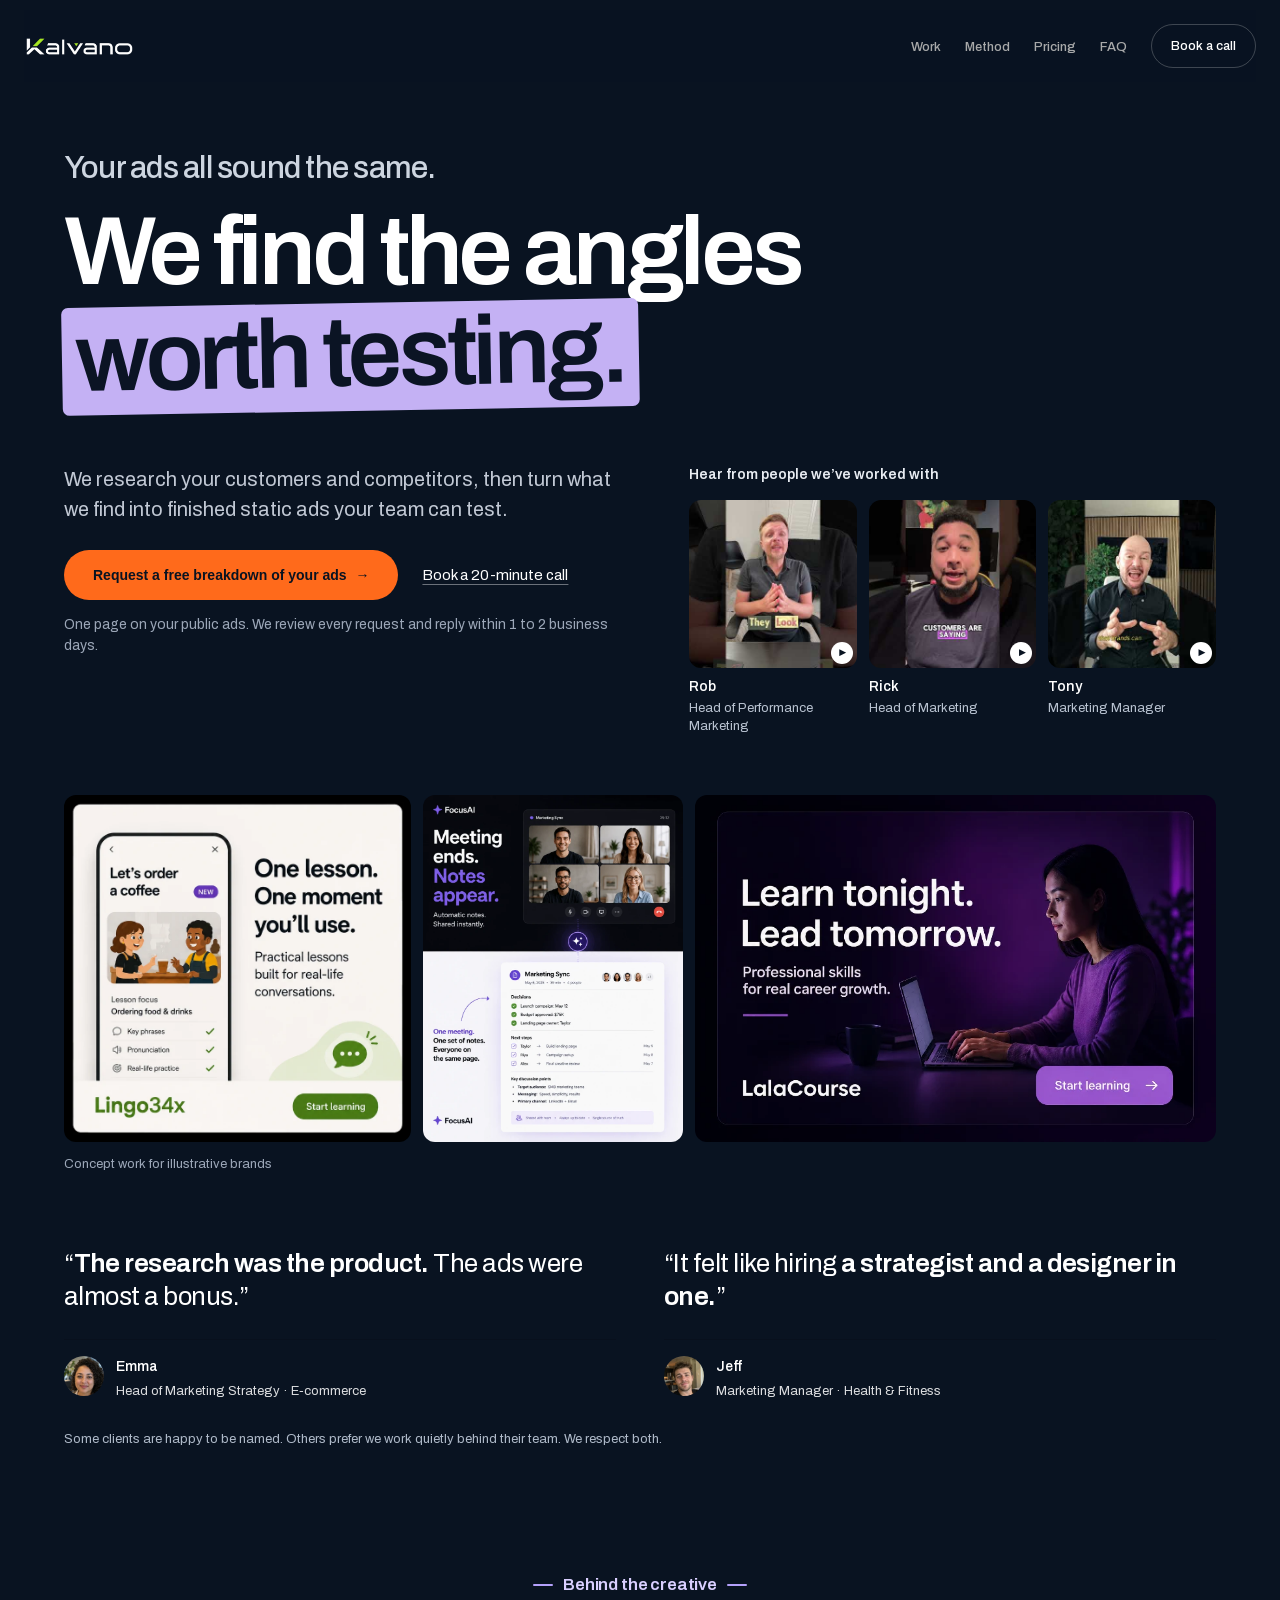
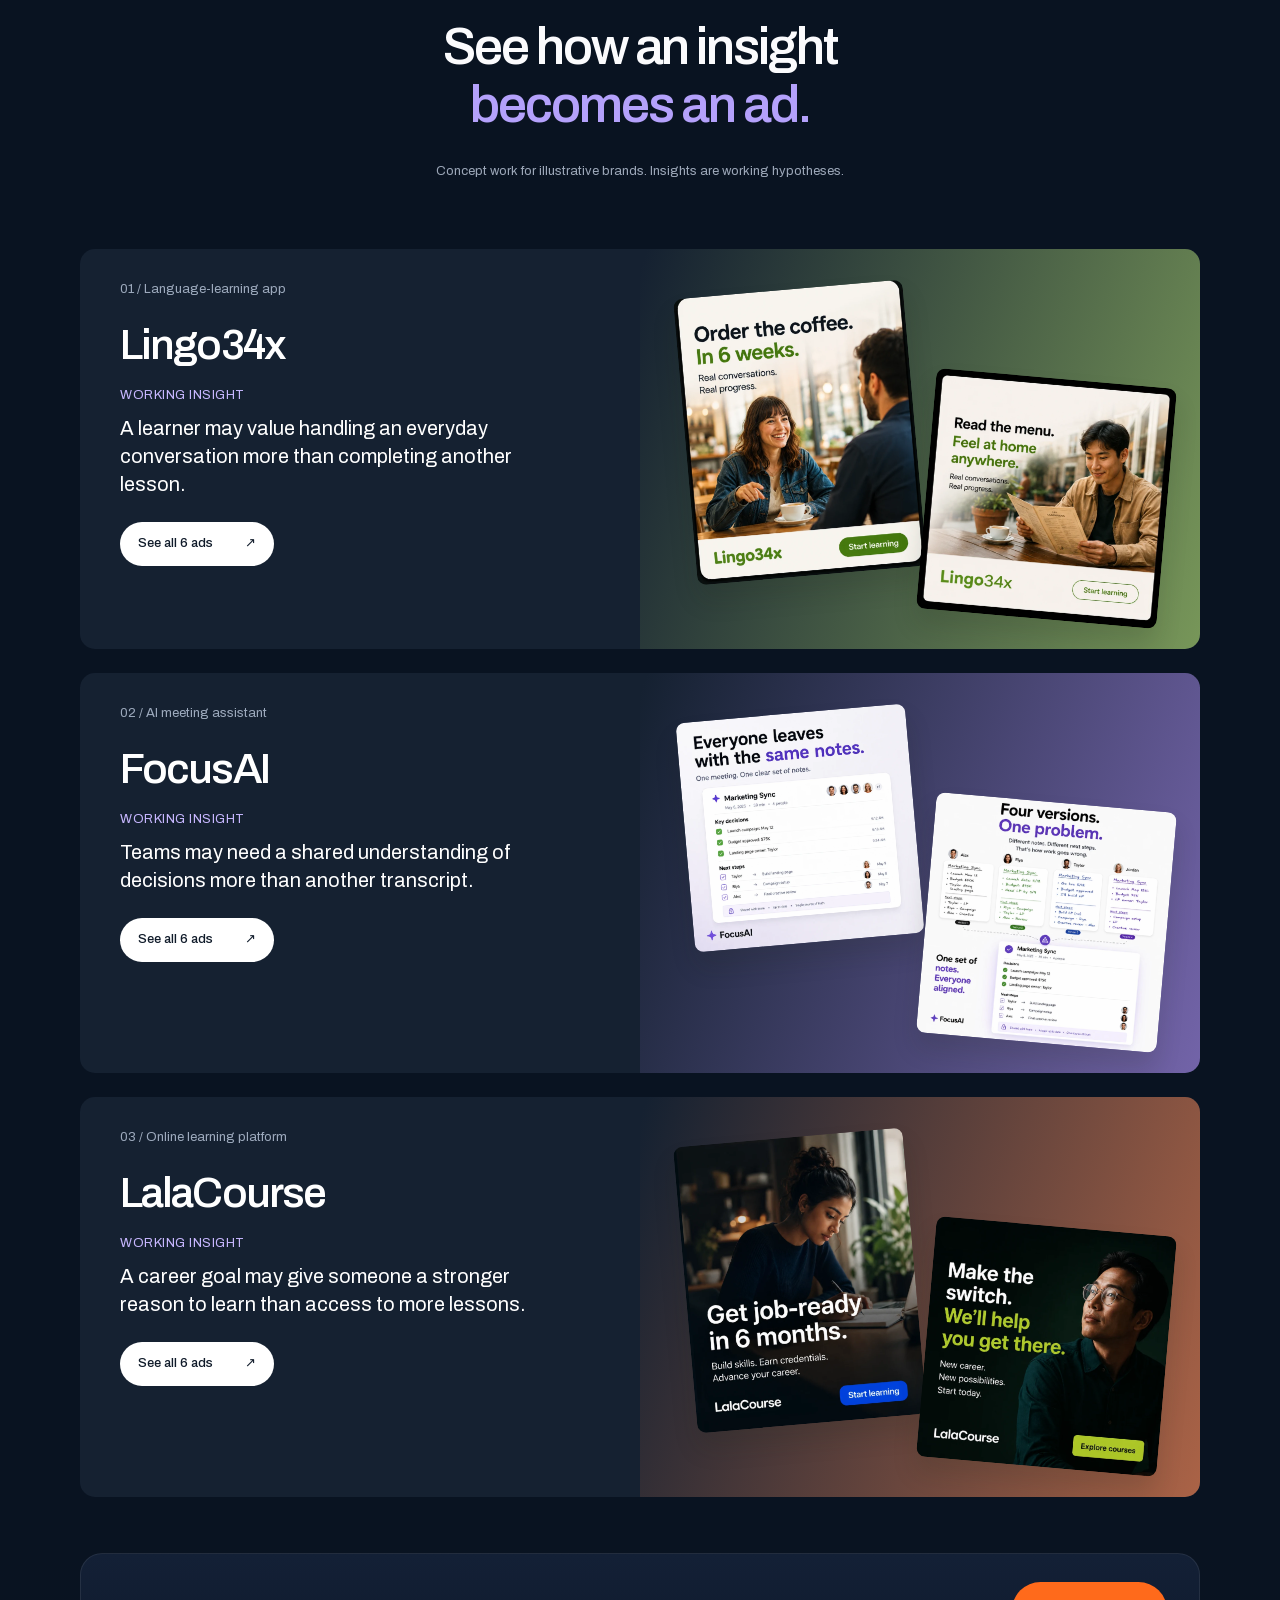
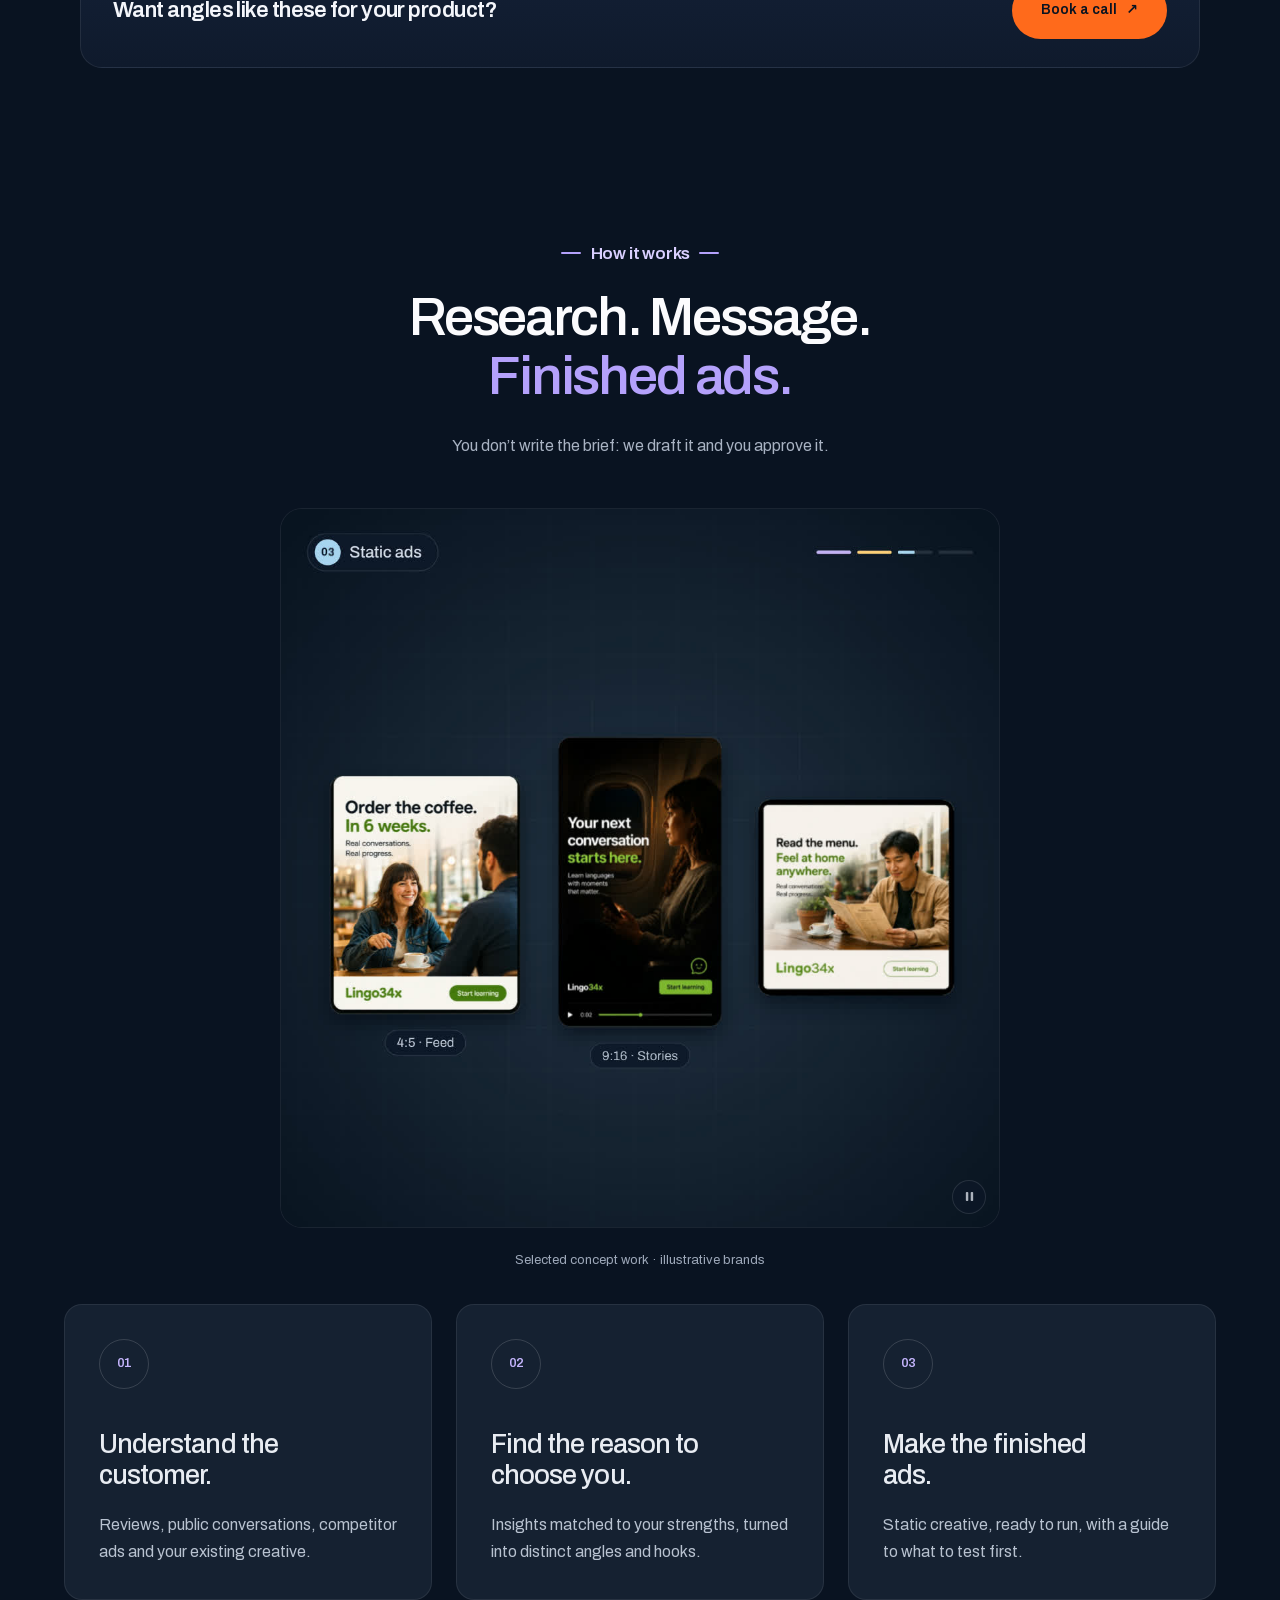
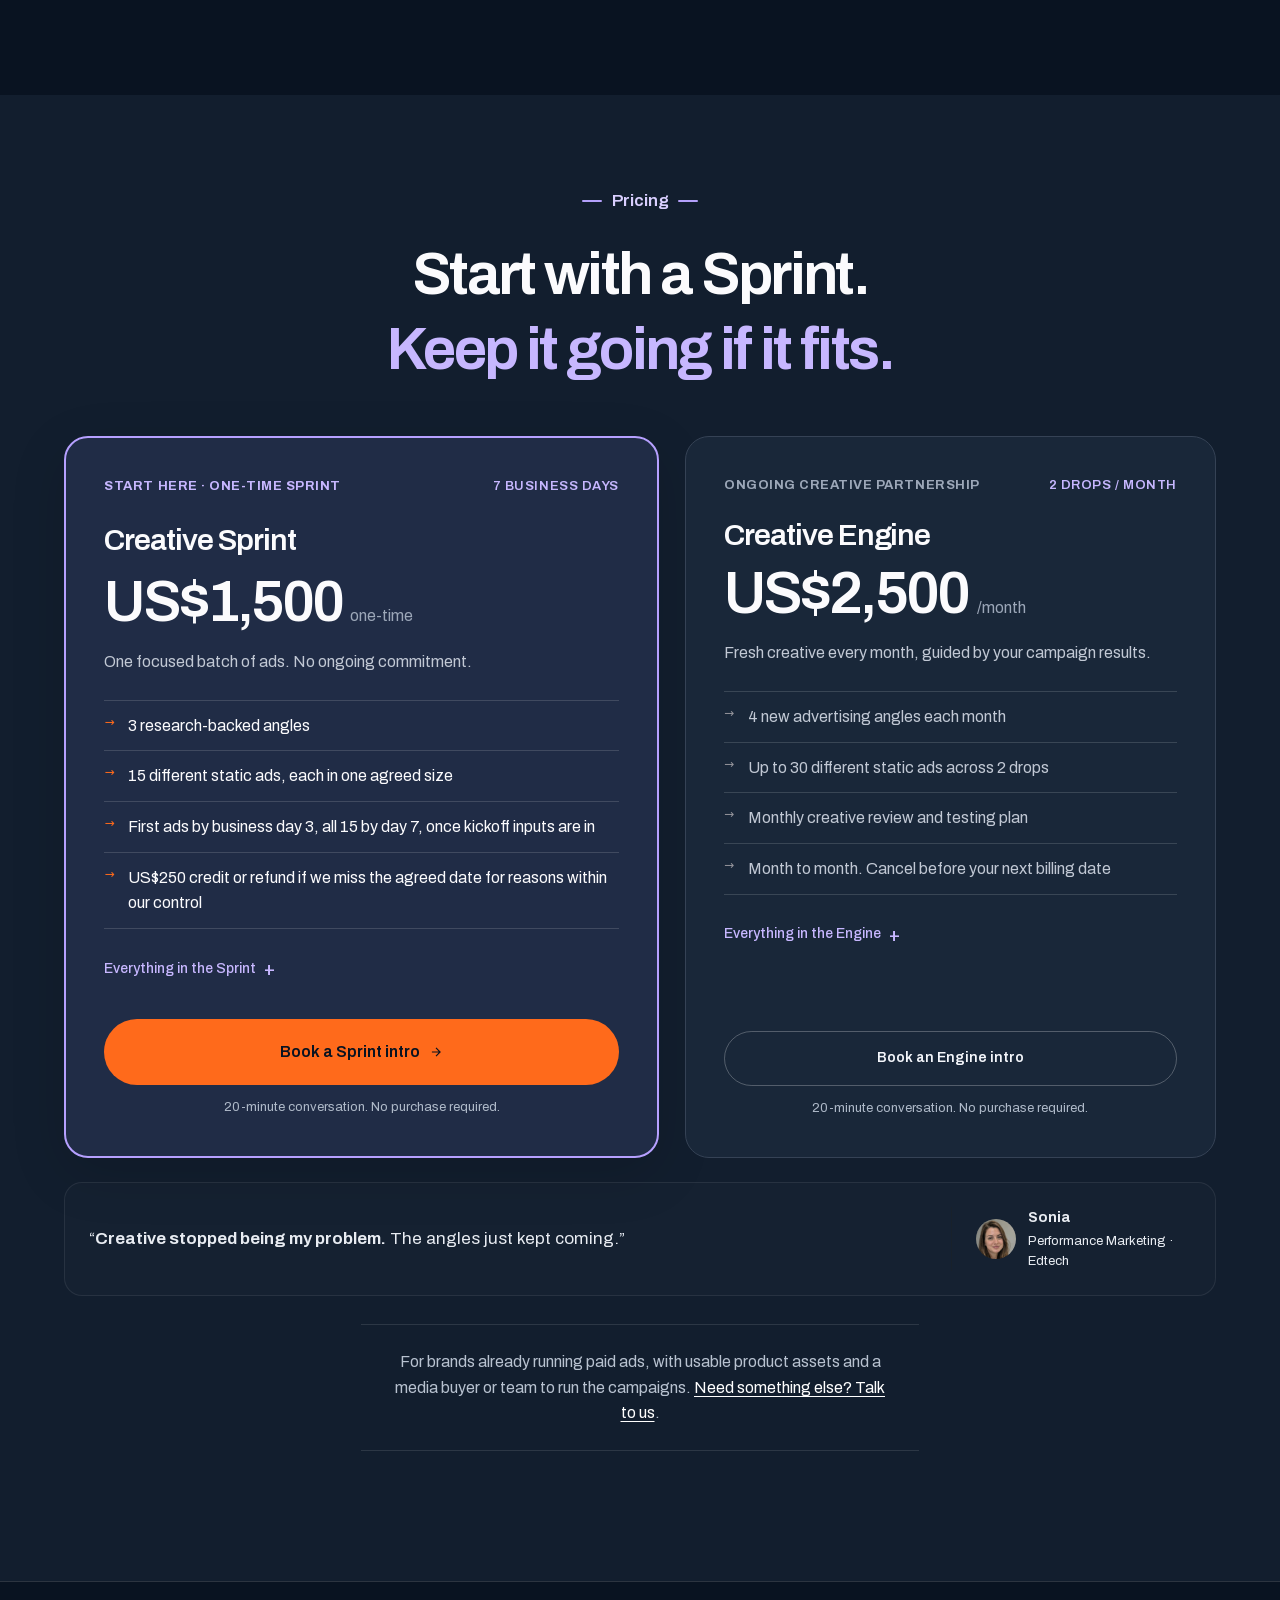
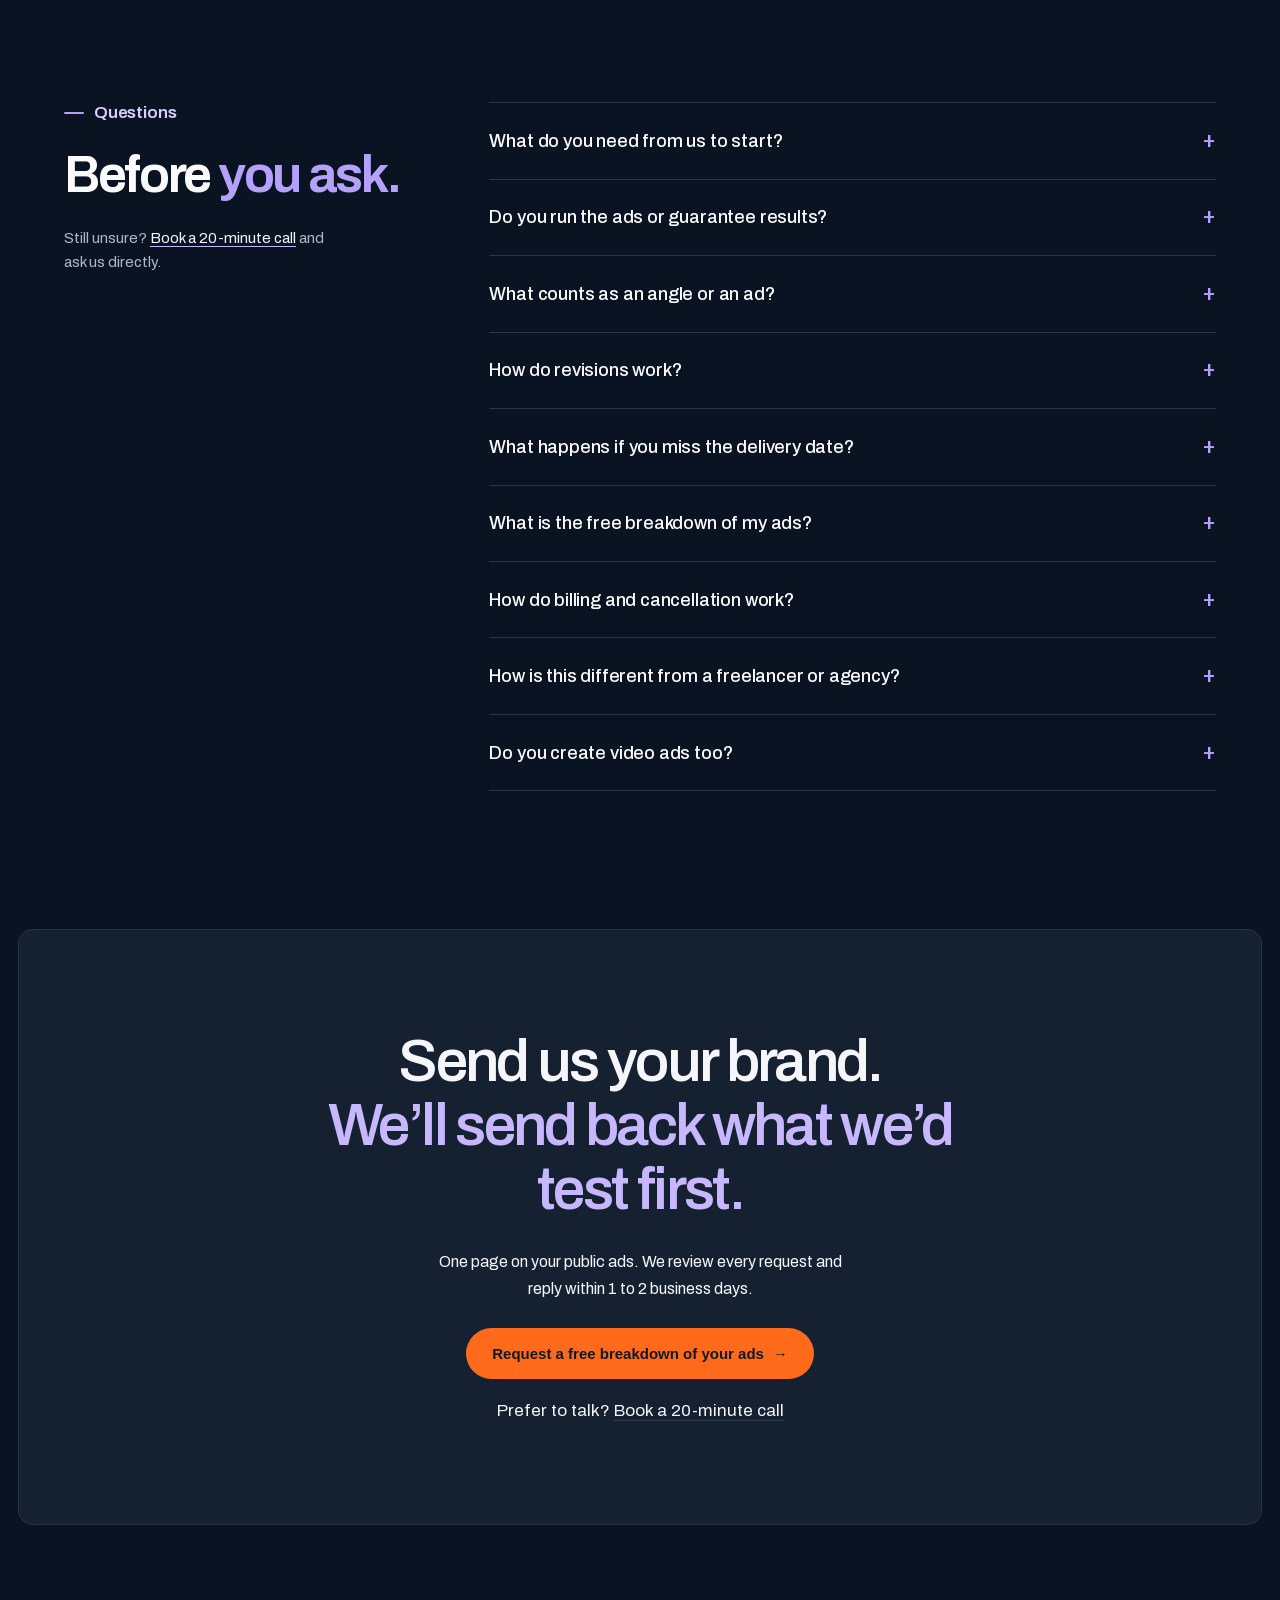
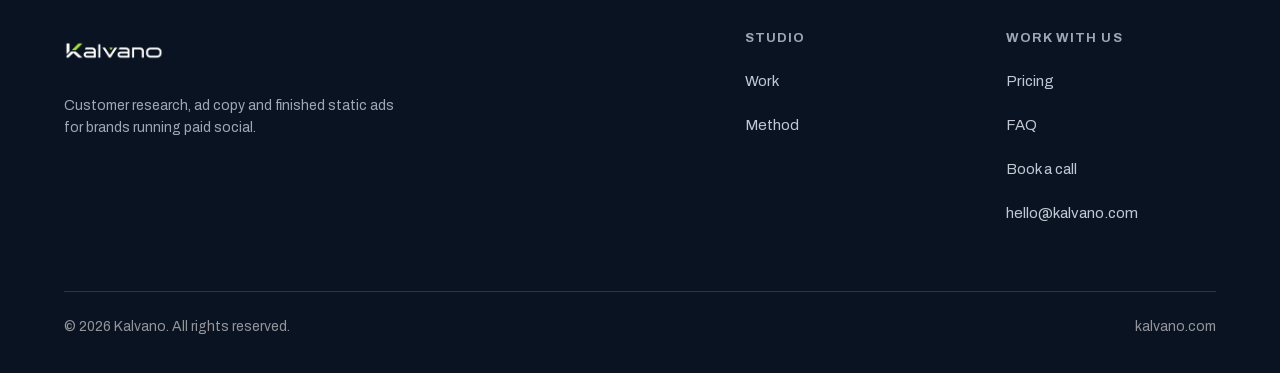
==== commit 186fe27c: "Shorten the homepage for cold email and rebuild the hero Lead with a large headline, a free breakdow" ====
--- a/index.html
+++ b/index.html
@@ -24,7 +24,6 @@
 <meta name="twitter:image:alt" content="Kalvano. Your ads all sound the same. We find the angles worth testing.">
 <link rel="icon" type="image/svg+xml" href="assets/favicon.svg">
 <link rel="preload" href="assets/fonts/archivo-latin.woff2" as="font" type="font/woff2" crossorigin>
-<link rel="preload" href="assets/video/kalvano-hero-square-poster.jpg" as="image" fetchpriority="high">
 <link rel="stylesheet" href="assets/css/base.css">
 <link rel="stylesheet" href="assets/css/sections.css">
 <link rel="stylesheet" href="assets/css/theme.css">
@@ -132,7 +131,7 @@
         },
         {
           "@type": "Question",
-          "name": "What is a free Creative Read?",
+          "name": "What is the free breakdown of my ads?",
           "acceptedAnswer": {
             "@type": "Answer",
             "text": "A one-page analysis for brands currently running paid ads: a pattern we can confirm in your public ads and two or three hypotheses worth testing, with an invitation to discuss them. We review every request and send a Read where we can do it properly, so it is not an instant or automatic report. We reply within 1 to 2 business days."
@@ -174,16 +173,15 @@
 
 <!-- ================= NAV ================= -->
 <nav id="nav" aria-label="Main">
-  <a href="#top" class="brand" aria-label="Kalvano home"><img class="brand-logo" src="assets/kalvano-logo-light.svg" alt="Kalvano" width="439" height="83"></a>
+  <a href="#top" class="brand" aria-label="Kalvano home"><img class="brand-logo" src="assets/kalvano-logo-light.webp" alt="Kalvano" width="439" height="83"></a>
   <div class="nav-right">
     <ul class="nav-links" id="nav-menu">
+      <li><a href="#work">Work</a></li>
       <li><a href="#method">Method</a></li>
-      <li><a href="#work">Work</a></li>
-      <li><a href="#who">Who it's for</a></li>
       <li><a href="#offer">Pricing</a></li>
       <li><a href="#faq">FAQ</a></li>
     </ul>
-    <a href="https://calendly.com/ola24/20min?utm_source=kalvano.com&amp;utm_content=nav" target="_blank" rel="noopener" class="nav-cta">Book an intro<span class="sr-only"> (opens in a new tab)</span></a>
+    <a href="https://calendly.com/ola24/20min?utm_source=kalvano.com&amp;utm_content=nav" target="_blank" rel="noopener" class="nav-cta">Book a call<span class="sr-only"> (opens in a new tab)</span></a>
     <button type="button" class="nav-toggle" id="nav-toggle" aria-expanded="false" aria-controls="nav-menu" aria-label="Open menu">
       <span></span><span></span>
     </button>
@@ -193,40 +191,55 @@
 <main id="main">
 
 <!-- ================= HERO ================= -->
-<header class="launch-hero" id="top">
- <div class="launch-hero-inner">
-  <div class="launch-copy">
-   <h1><span class="hero-problem">Your ads all sound the same.</span>We find the angles <br><span class="hero-emphasis">worth testing.</span></h1>
-   <p>We research your customers, competitors and existing ads, then build distinct angles and finished static creatives your team can test. No additional creative hire required.</p>
-   <div class="launch-actions"><a href="https://calendly.com/ola24/20min?utm_source=kalvano.com&amp;utm_content=hero" target="_blank" rel="noopener" class="btn btn-primary">Book an intro <span aria-hidden="true">↗</span><span class="sr-only"> (opens in a new tab)</span></a><button type="button" class="hero-work-link" data-read-open>Request a free Creative Read <span aria-hidden="true">→</span></button></div>
-   <a class="hero-offer" href="#offer"><span class="hero-offer-tag">Start here</span><span class="hero-offer-text">7-business-day Creative Sprint · 3 research-backed angles · 15 ready-to-test static ads · US$1,500</span><span class="hero-offer-arrow" aria-hidden="true">→</span></a>
-   <span class="launch-small">For brands already running paid social ads.</span>
-  </div>
-  <div class="hero-visual"><figure class="hero-reel">
-   <video class="hero-reel-video" muted loop playsinline preload="auto" data-start="5.3" width="1080" height="1080" poster="assets/video/kalvano-hero-square-poster.jpg" aria-label="Animation of the Kalvano process: phrases highlighted in customer reviews become ad angles, the angles become finished static ads, and the ads join a catalogue of work, each marked ready to test.">
+<header class="hero-x" id="top">
+ <div class="hx-inner">
+  <h1><span class="hero-problem">Your ads all sound the same.</span>We find the angles <br><span class="hero-emphasis">worth testing.</span></h1>
+  <div class="hx-row">
+   <div class="hx-main">
+    <p class="hx-lead">We research your customers and competitors, then turn what we find into finished static ads your team can test.</p>
+    <div class="hx-actions"><button type="button" class="btn btn-primary" data-read-open>Request a free breakdown of your ads <span aria-hidden="true">→</span></button><a class="hx-call" href="https://calendly.com/ola24/20min?utm_source=kalvano.com&amp;utm_content=hero" target="_blank" rel="noopener">Book a 20-minute call<span class="sr-only"> (opens in a new tab)</span></a></div>
+    <p class="hx-micro">One page on your public ads. We review every request and reply within 1 to 2 business days.</p>
+   </div>
+   <div class="hx-proof proof-videos"><p class="hx-proof-label">Hear from people we’ve worked with</p><ul class="proof-video-list"><li><a class="proof-video" href="https://www.youtube.com/watch?v=t7ratD69s4A" data-video="t7ratD69s4A" data-video-title="Research before design" aria-label="Watch Rob: Head of Performance Marketing"><span class="proof-video-thumb"><img src="/assets/img/videos/t7ratD69s4A.jpg" width="480" height="360" loading="lazy" alt=""><span class="video-play" aria-hidden="true">▶</span></span><span class="proof-who"><strong>Rob</strong><span>Head of Performance Marketing</span></span></a></li><li><a class="proof-video" href="https://www.youtube.com/watch?v=iPE7c8uJ1es" data-video="iPE7c8uJ1es" data-video-title="Fresh thinking for your next ads" aria-label="Watch Rick: Head of Marketing"><span class="proof-video-thumb"><img src="/assets/img/videos/iPE7c8uJ1es.jpg" width="480" height="360" loading="lazy" alt=""><span class="video-play" aria-hidden="true">▶</span></span><span class="proof-who"><strong>Rick</strong><span>Head of Marketing</span></span></a></li><li><a class="proof-video" href="https://www.youtube.com/watch?v=_SQNncZIyI0" data-video="_SQNncZIyI0" data-video-title="More than creative volume" aria-label="Watch Tony: Marketing Manager"><span class="proof-video-thumb"><img src="/assets/img/videos/_SQNncZIyI0.jpg" width="480" height="360" loading="lazy" alt=""><span class="video-play" aria-hidden="true">▶</span></span><span class="proof-who"><strong>Tony</strong><span>Marketing Manager</span></span></a></li></ul></div>
+  </div>
+  <figure class="hx-work">
+   <div class="hx-ads"><img src="assets/img/work-language-04-9x16.webp" width="800" height="800" alt="Lingo34x ad: One lesson. One moment you’ll use."><img src="assets/img/work-ai-03-9x16.webp" width="800" height="1067" alt="FocusAI ad: Meeting ends. Notes appear."><img src="assets/img/work-education-03-9x16.webp" width="800" height="533" alt="LalaCourse ad: Learn tonight. Lead tomorrow."></div>
+   <figcaption>Concept work for illustrative brands</figcaption>
+  </figure>
+ </div>
+</header>
+
+<section class="client-proof" aria-label="What clients say"><div class="client-proof-grid" role="region" aria-label="Client quotes" tabindex="0"><figure><blockquote><p>“<strong>The research was the product.</strong> The ads were almost a bonus.”</p></blockquote><figcaption><img class="proof-avatar" src="assets/img/people/emma.jpg" alt="" width="40" height="40" loading="lazy"><div class="proof-who"><strong>Emma</strong><span>Head of Marketing Strategy · E&#8209;commerce</span></div></figcaption></figure><figure><blockquote><p>“It felt like hiring <strong>a strategist and a designer in one.</strong>”</p></blockquote><figcaption><img class="proof-avatar" src="assets/img/people/jeff.jpg" alt="" width="40" height="40" loading="lazy"><div class="proof-who"><strong>Jeff</strong><span>Marketing Manager · Health &amp; Fitness</span></div></figcaption></figure></div><p class="proof-note">Some clients are happy to be named. Others prefer we work quietly behind their team. We respect both.</p></section>
+
+<section class="selected-work" id="work">
+ <div class="launch-section-head"><div><span class="launch-kicker">Behind the creative</span><h2>See how an insight<br><span>becomes an ad.</span></h2></div><p><small>Concept work for illustrative brands. Insights are working hypotheses.</small></p></div>
+ <div class="project-list">
+  <article class="project-preview project-language">
+   <div class="project-preview-copy"><span class="project-index">01 / Language-learning app</span><h3>Lingo34x</h3><dl class="project-thinking"><div><dt>Working insight</dt><dd>A learner may value handling an everyday conversation more than completing another lesson.</dd></div></dl><a href="/work/order-the-coffee/" class="project-link">See all 6 ads <span aria-hidden="true">↗</span></a></div>
+   <a href="/work/order-the-coffee/" class="project-preview-art" aria-label="View Lingo34x creative examples"><img class="preview-primary" src="assets/img/work-language-01-4x5.webp" alt="Order the coffee." width="800" height="1000" loading="lazy"><img class="preview-secondary" src="assets/img/work-language-02-1x1.webp" alt="Another execution of the Lingo34x advertising angle" width="800" height="800" loading="lazy"></a>
+  </article>
+  <article class="project-preview project-ai">
+   <div class="project-preview-copy"><span class="project-index">02 / AI meeting assistant</span><h3>FocusAI</h3><dl class="project-thinking"><div><dt>Working insight</dt><dd>Teams may need a shared understanding of decisions more than another transcript.</dd></div></dl><a href="/work/shared-notes/" class="project-link">See all 6 ads <span aria-hidden="true">↗</span></a></div>
+   <a href="/work/shared-notes/" class="project-preview-art" aria-label="View FocusAI creative examples"><img class="preview-primary" src="assets/img/work-ai-01-4x5.webp" alt="Everyone leaves with the same notes." width="800" height="800" loading="lazy"><img class="preview-secondary" src="assets/img/work-ai-02-1x1.webp" alt="Another execution of the FocusAI advertising angle" width="800" height="800" loading="lazy"></a>
+  </article>
+  <article class="project-preview project-education">
+   <div class="project-preview-copy"><span class="project-index">03 / Online learning platform</span><h3>LalaCourse</h3><dl class="project-thinking"><div><dt>Working insight</dt><dd>A career goal may give someone a stronger reason to learn than access to more lessons.</dd></div></dl><a href="/work/career-move/" class="project-link">See all 6 ads <span aria-hidden="true">↗</span></a></div>
+   <a href="/work/career-move/" class="project-preview-art" aria-label="View LalaCourse creative examples"><img class="preview-primary" src="assets/img/work-education-01-4x5.webp" alt="From first lesson to career move." width="800" height="1000" loading="lazy"><img class="preview-secondary" src="assets/img/work-education-02-1x1.webp" alt="Another execution of the LalaCourse advertising angle" width="800" height="800" loading="lazy"></a>
+  </article>
+ </div>
+ <div class="work-cta reveal"><p>Want angles like these for your product?</p><a href="https://calendly.com/ola24/20min?utm_source=kalvano.com&amp;utm_content=work" target="_blank" rel="noopener" class="btn btn-primary">Book a call <span aria-hidden="true">↗</span><span class="sr-only"> (opens in a new tab)</span></a></div>
+</section>
+
+<section class="launch-method method-compact" id="method">
+ <div class="launch-section-head"><div><span class="launch-kicker">How it works</span><h2>Research. Message.<br><span>Finished ads.</span></h2></div><p>You don’t write the brief: we draft it and you approve it.</p></div>
+ <div class="hero-visual method-film"><figure class="hero-reel">
+   <video class="hero-reel-video" muted loop playsinline preload="metadata" data-start="1" width="1080" height="1080" poster="assets/video/kalvano-hero-square-poster.jpg" aria-label="Animation of the Kalvano process: phrases highlighted in customer reviews become ad angles, the angles become finished static ads, and the ads join a catalogue of work, each marked ready to test.">
+    <source src="assets/video/kalvano-hero-square-640.mp4" type="video/mp4" media="(max-width: 600px)">
     <source src="assets/video/kalvano-hero-square.mp4" type="video/mp4">
    </video>
    <button type="button" class="hero-reel-toggle" aria-label="Pause animation"><svg class="i-pause" viewBox="0 0 16 16" aria-hidden="true"><rect x="3.5" y="2.5" width="3" height="11" rx="1"/><rect x="9.5" y="2.5" width="3" height="11" rx="1"/></svg><svg class="i-play" viewBox="0 0 16 16" aria-hidden="true"><path d="M4.5 2.8v10.4a.8.8 0 0 0 1.2.7l8.3-5.2a.8.8 0 0 0 0-1.4L5.7 2.1a.8.8 0 0 0-1.2.7z"/></svg></button>
    <figcaption class="board-disclosure">Selected concept work · illustrative brands</figcaption>
   </figure></div>
- </div>
-</header>
-
-<section class="client-proof" aria-label="What clients say"><p class="mobile-rail-label">Client feedback <span>Swipe to read <span aria-hidden="true">→</span></span></p><div class="client-proof-grid" role="region" aria-label="Client quotes" tabindex="0"><figure><blockquote><p>“<strong>The research was the product.</strong> The ads were almost a bonus.”</p></blockquote><figcaption><img class="proof-avatar" src="assets/img/people/emma.jpg" alt="" width="40" height="40" loading="lazy"><div class="proof-who"><strong>Emma</strong><span>Head of Marketing Strategy · E&#8209;commerce</span></div></figcaption></figure><figure><blockquote><p>“It felt like hiring <strong>a strategist and a designer in one.</strong>”</p></blockquote><figcaption><img class="proof-avatar" src="assets/img/people/jeff.jpg" alt="" width="40" height="40" loading="lazy"><div class="proof-who"><strong>Jeff</strong><span>Marketing Manager · Health &amp; Fitness</span></div></figcaption></figure></div><div class="proof-videos"><p class="proof-videos-label">Hear from people we’ve worked with</p><ul class="proof-video-list"><li><a class="proof-video" href="https://www.youtube.com/watch?v=iPE7c8uJ1es" data-video="iPE7c8uJ1es" data-video-title="Fresh thinking for your next ads" aria-label="Watch Rick: Head of Marketing"><span class="proof-video-thumb"><img src="/assets/img/videos/iPE7c8uJ1es.jpg" width="480" height="360" loading="lazy" alt=""><span class="video-play" aria-hidden="true">▶</span></span><span class="proof-who"><strong>Rick</strong><span>Head of Marketing</span></span></a></li><li><a class="proof-video" href="https://www.youtube.com/watch?v=t7ratD69s4A" data-video="t7ratD69s4A" data-video-title="Research before design" aria-label="Watch Rob: Head of Performance Marketing"><span class="proof-video-thumb"><img src="/assets/img/videos/t7ratD69s4A.jpg" width="480" height="360" loading="lazy" alt=""><span class="video-play" aria-hidden="true">▶</span></span><span class="proof-who"><strong>Rob</strong><span>Head of Performance Marketing</span></span></a></li><li><a class="proof-video" href="https://www.youtube.com/watch?v=_SQNncZIyI0" data-video="_SQNncZIyI0" data-video-title="More than creative volume" aria-label="Watch Tony: Marketing Manager"><span class="proof-video-thumb"><img src="/assets/img/videos/_SQNncZIyI0.jpg" width="480" height="360" loading="lazy" alt=""><span class="video-play" aria-hidden="true">▶</span></span><span class="proof-who"><strong>Tony</strong><span>Marketing Manager</span></span></a></li></ul></div><p class="proof-note">Some clients are happy to be named. Others prefer we work quietly behind their team. We respect both.</p></section>
-
-<section class="cost-check" aria-labelledby="cost-title">
- <div class="cost-check-inner">
-  <div class="cost-check-head"><span class="launch-kicker">What it costs you</span><h2 id="cost-title">If only the design changes, <span>you’re not testing anything new.</span></h2><p>Here’s what happens when every new ad repeats the same message.</p></div>
-  <ul class="cost-list">
-   <li><h3>You spend more but learn little.</h3><p>You keep paying to test a message you’ve already tested.</p></li>
-   <li><h3>You can’t tell what works.</h3><p>If every ad makes the same point, your results can’t show which message sells best.</p></li>
-   <li><h3>You look like everyone else.</h3><p>If your ads say what your competitors say, customers have little reason to choose you.</p></li>
-  </ul>
- </div>
-</section>
-
-<section class="launch-method method-compact" id="method">
- <div class="launch-section-head"><div><span class="launch-kicker">How it works</span><h2>Research. Message.<br><span>Finished ads.</span></h2></div><p>The same three steps for every client. You don’t write the brief: we draft it and you approve it. No 40-page decks.</p></div>
  <div class="method-steps">
   <article><span class="method-number">01</span><h3>Understand the customer.</h3><p>Reviews, public conversations, competitor ads and your existing creative.</p></article>
   <article><span class="method-number">02</span><h3>Find the reason to choose you.</h3><p>Insights matched to your strengths, turned into distinct angles and hooks.</p></article>
@@ -234,49 +247,11 @@
  </div>
 </section>
 
-<section class="collaborator-videos" aria-labelledby="collaborator-title">
- <div class="collaborator-heading"><span class="launch-kicker">From people we’ve worked with</span><h2 id="collaborator-title">What they say <br><span>about Kalvano.</span></h2></div>
- <p class="mobile-rail-label">Meet Rick, Rob and Tony <span>Swipe to explore <span aria-hidden="true">→</span></span></p>
- <div class="collaborator-grid" role="region" aria-label="Three videos from people we’ve worked with" tabindex="0">
-  <a class="collaborator-card" href="https://www.youtube.com/watch?v=iPE7c8uJ1es" data-video="iPE7c8uJ1es" data-video-title="Fresh thinking for your next ads" aria-label="Watch Rick: Head of Marketing"><div class="collaborator-portrait"><img src="/assets/img/videos/iPE7c8uJ1es.jpg" width="480" height="360" loading="lazy" alt=""><span class="video-play" aria-hidden="true">▶</span></div><div class="collaborator-caption"><span>Watch video <span aria-hidden="true">↗</span></span><h3>Fresh thinking for your next ads</h3><p class="collaborator-person">Rick<small>Head of Marketing</small></p></div></a>
-  <a class="collaborator-card" href="https://www.youtube.com/watch?v=t7ratD69s4A" data-video="t7ratD69s4A" data-video-title="Research before design" aria-label="Watch Rob: Head of Performance Marketing"><div class="collaborator-portrait"><img src="/assets/img/videos/t7ratD69s4A.jpg" width="480" height="360" loading="lazy" alt=""><span class="video-play" aria-hidden="true">▶</span></div><div class="collaborator-caption"><span>Watch video <span aria-hidden="true">↗</span></span><h3>Research before design</h3><p class="collaborator-person">Rob<small>Head of Performance Marketing</small></p></div></a>
-  <a class="collaborator-card" href="https://www.youtube.com/watch?v=_SQNncZIyI0" data-video="_SQNncZIyI0" data-video-title="More than creative volume" aria-label="Watch Tony: Marketing Manager"><div class="collaborator-portrait"><img src="/assets/img/videos/_SQNncZIyI0.jpg" width="480" height="360" loading="lazy" alt=""><span class="video-play" aria-hidden="true">▶</span></div><div class="collaborator-caption"><span>Watch video <span aria-hidden="true">↗</span></span><h3>More than creative volume</h3><p class="collaborator-person">Tony<small>Marketing Manager</small></p></div></a>
- </div>
-</section>
-
-<section class="selected-work" id="work">
- <div class="launch-section-head"><div><span class="launch-kicker">Behind the creative</span><h2>The work.<br><span>The thinking behind it.</span></h2></div><p>Every example follows the same path: a customer hypothesis, turned into an advertising angle, turned into finished creative.<small>Concept work for illustrative brands. Insights are working hypotheses.</small></p></div>
- <div class="project-list">
-  <article class="project-preview project-language">
-   <div class="project-preview-copy"><span class="project-index">01 / Language-learning app</span><h3>Lingo34x</h3><dl class="project-thinking"><div><dt>Working insight</dt><dd>A learner may value handling an everyday conversation more than completing another lesson.</dd></div><div><dt>Advertising angle</dt><dd>Order the coffee.</dd></div></dl><a href="/work/order-the-coffee/" class="project-link">Explore Lingo34x <span aria-hidden="true">↗</span></a><span class="project-count">6 creative examples · 1 core angle</span></div>
-   <a href="/work/order-the-coffee/" class="project-preview-art" aria-label="View Lingo34x creative examples"><span class="project-art-tag">Practical progress</span><img class="preview-primary" src="assets/img/work-language-01-4x5.webp" alt="Order the coffee." width="800" height="1000" loading="lazy"><img class="preview-secondary" src="assets/img/work-language-02-1x1.webp" alt="Another execution of the Lingo34x advertising angle" width="800" height="800" loading="lazy"></a>
-  </article>
-  <article class="project-preview project-ai">
-   <div class="project-preview-copy"><span class="project-index">02 / AI meeting assistant</span><h3>FocusAI</h3><dl class="project-thinking"><div><dt>Working insight</dt><dd>Teams may need a shared understanding of decisions more than another transcript.</dd></div><div><dt>Advertising angle</dt><dd>Everyone leaves with the same notes.</dd></div></dl><a href="/work/shared-notes/" class="project-link">Explore FocusAI <span aria-hidden="true">↗</span></a><span class="project-count">6 creative examples · 1 core angle</span></div>
-   <a href="/work/shared-notes/" class="project-preview-art" aria-label="View FocusAI creative examples"><span class="project-art-tag">Team alignment</span><img class="preview-primary" src="assets/img/work-ai-01-4x5.webp" alt="Everyone leaves with the same notes." width="800" height="800" loading="lazy"><img class="preview-secondary" src="assets/img/work-ai-02-1x1.webp" alt="Another execution of the FocusAI advertising angle" width="800" height="800" loading="lazy"></a>
-  </article>
-  <article class="project-preview project-education">
-   <div class="project-preview-copy"><span class="project-index">03 / Online learning platform</span><h3>LaloCourse</h3><dl class="project-thinking"><div><dt>Working insight</dt><dd>A career goal may give someone a stronger reason to learn than access to more lessons.</dd></div><div><dt>Advertising angle</dt><dd>From first lesson to career move.</dd></div></dl><a href="/work/career-move/" class="project-link">Explore LaloCourse <span aria-hidden="true">↗</span></a><span class="project-count">6 creative examples · 1 core angle</span></div>
-   <a href="/work/career-move/" class="project-preview-art" aria-label="View LaloCourse creative examples"><span class="project-art-tag">Career ambition</span><img class="preview-primary" src="assets/img/work-education-01-4x5.webp" alt="From first lesson to career move." width="800" height="1000" loading="lazy"><img class="preview-secondary" src="assets/img/work-education-02-1x1.webp" alt="Another execution of the LaloCourse advertising angle" width="800" height="800" loading="lazy"></a>
-  </article>
- </div>
- <div class="work-cta reveal"><p>Want angles like these for your product?<span>Tell us what you sell. In 20 minutes we’ll tell you honestly whether a Sprint fits.</span></p><a href="https://calendly.com/ola24/20min?utm_source=kalvano.com&amp;utm_content=work" target="_blank" rel="noopener" class="btn btn-primary">Book an intro <span aria-hidden="true">↗</span><span class="sr-only"> (opens in a new tab)</span></a></div>
-</section>
-
-<section class="fit-check" id="who" aria-labelledby="fit-title">
- <span class="launch-kicker">Who it’s for</span>
- <h2 id="fit-title">Is Kalvano a <span>fit?</span></h2>
- <div class="fit-columns"><div><h3>A good fit if…</h3><ul><li>You’re already running paid ads and have results to test against.</li><li>Your current creative feels exhausted or all sounds the same.</li><li>You have a media buyer or team to run the campaigns.</li></ul></div>
- <div><h3>What the standard Sprint does not include</h3><p class="fit-lead">Static creatives, ad copy and test priorities are included. These sit outside the standard package:</p><ul><li>Media buying or campaign management.</li><li>Original photo or video shoots.</li><li>Video-led deliverables.</li></ul><p class="fit-note">Need something else? <a href="https://calendly.com/ola24/20min?utm_source=kalvano.com&amp;utm_content=scope" target="_blank" rel="noopener">Talk to us about a custom scope<span class="sr-only"> (opens in a new tab)</span></a>.</p></div></div>
- <figure class="decision-quote work-quote"><span class="decision-quote-label">On the thinking behind the work</span><blockquote><p>“Every concept came with the reasoning attached. We finally had <strong>angles worth testing.</strong>”</p></blockquote><figcaption><img class="proof-avatar" src="assets/img/people/emeka.jpg" alt="" width="40" height="40" loading="lazy"><div class="proof-who"><strong>Emeka</strong><span>Marketing Lead · Fintech</span></div></figcaption></figure>
-</section>
-
 <!-- ================= PRICING ================= -->
 <section class="offer" id="offer">
   <div class="wrap"><span class="launch-kicker reveal">Pricing</span></div>
   <div class="offer-head">
     <h2 class="offer-headline display reveal">Start with a Sprint.<br><span class="ser">Keep it going if it fits.</span></h2>
-    <p class="offer-intro reveal">Seven business days. 3 research-backed angles and 15 ready-to-test static ads.</p>
   </div>
 
   <div class="offer-grid">
@@ -287,25 +262,25 @@
       </div>
       <h3 class="model-name">Creative Sprint</h3>
       <div class="model-price">US$1,500<span> one-time</span></div>
-      <p class="model-desc">Choose the Sprint to test fresh angles with one focused batch of ads and see how we work together. No ongoing commitment.</p>
+      <p class="model-desc">One focused batch of ads. No ongoing commitment.</p>
       <ul class="model-feats">
-        <li>Customer and competitor research</li>
-        <li>3 research-backed angles, with the reasoning behind each</li>
-        <li>15 different static ads, each its own graphic in one agreed size</li><li>First ads to review by business day 3, all 15 by business day 7, once kickoff inputs are in</li>
-        <li>If we miss the agreed date for reasons within our control, you receive a US$250 service credit or refund</li>
-        <li>Upgrade within 14 days of Sprint delivery and receive US$250 off your first Creative Engine month</li>
+        <li>3 research-backed angles</li>
+        <li>15 different static ads, each in one agreed size</li>
+        <li>First ads by business day 3, all 15 by day 7, once kickoff inputs are in</li>
+        <li>US$250 credit or refund if we miss the agreed date for reasons within our control</li>
       </ul>
       <details class="model-more">
         <summary>Everything in the Sprint</summary>
         <ul>
-          <li>Review mining and a competitor ad teardown</li>
-          <li>An angle brief explaining each angle</li>
+          <li>Customer and competitor research, including review mining and a competitor ad teardown</li>
+          <li>An angle brief with the reasoning behind each angle</li>
           <li>Ad copy and a short testing-priority guide</li>
           <li>Hooks, visuals and each ad’s size agreed before production. Extra sizes quoted separately</li>
           <li>1 consolidated revision round, plus correction of our own errors</li>
           <li>The 7 business days start once payment, complete assets, your approver and the agreed brief are in place</li>
           <li>Dates move for late assets, approvals or changed briefs</li>
           <li>Motion or video scoped separately</li>
+          <li>Upgrade within 14 days of Sprint delivery and receive US$250 off your first Creative Engine month</li>
         </ul>
       </details>
       <div class="model-cta">
@@ -323,7 +298,7 @@
       </div>
       <h3 class="model-name">Creative Engine</h3>
       <div class="model-price">US$2,500<span>/month</span></div>
-      <p class="model-desc">Choose the Engine when you need fresh creative every month and have campaign feedback to guide the next batch.</p>
+      <p class="model-desc">Fresh creative every month, guided by your campaign results.</p>
       <ul class="model-feats">
         <li>4 new advertising angles each month</li>
         <li>Up to 30 different static ads across 2 drops</li>
@@ -350,46 +325,7 @@
 
   <figure class="decision-quote engine-quote"><blockquote><p>“<strong>Creative stopped being my problem.</strong> The angles just kept coming.”</p></blockquote><figcaption><img class="proof-avatar" src="assets/img/people/sonia.jpg" alt="" width="40" height="40" loading="lazy"><div class="proof-who"><strong>Sonia</strong><span>Performance Marketing · Edtech</span></div></figcaption></figure>
 
-  <details class="alt-compare"><summary id="compare-title">Compare your options <span>Kalvano, hiring in-house, a freelancer or an agency</span></summary>
-    <div class="alt-compare-head">
-      <span class="launch-kicker">The alternatives</span>
-      <h3>How Kalvano compares.</h3>
-      <p>Typical arrangements vary by provider and scope. Some freelancers and in-house teams also handle strategy and research.</p>
-    </div>
-    <ul class="alt-compare-grid" aria-label="Kalvano compared with an in-house designer, a freelancer and an agency" tabindex="0">
-      <li>
-        <span class="alt-compare-tag">In-house designer</span>
-        <h4>A dedicated member of your team.</h4>
-        <dl><div><dt>Research</dt><dd>Depends on the role</dd></div><div><dt>First ads</dt><dd>Depends on their queue</dd></div><div><dt>Commitment</dt><dd>Salary, hiring and management</dd></div></dl>
-      </li>
-      <li>
-        <span class="alt-compare-tag">Freelancer</span>
-        <h4>Flexible support for a defined project.</h4>
-        <dl><div><dt>Research</dt><dd>Depends on the scope</dd></div><div><dt>First ads</dt><dd>Depends on availability</dd></div><div><dt>Commitment</dt><dd>Project or retainer; scope agreed</dd></div></dl>
-      </li>
-      <li>
-        <span class="alt-compare-tag">Full-service agency</span>
-        <h4>A broader range of services.</h4>
-        <dl><div><dt>Research</dt><dd>Depends on the scope</dd></div><div><dt>First ads</dt><dd>Depends on onboarding and scope</dd></div><div><dt>Commitment</dt><dd>Project or retainer; terms vary</dd></div></dl>
-      </li>
-      <li class="is-kalvano">
-        <span class="alt-compare-tag">Kalvano</span>
-        <h4>Research, angles and finished ads.</h4>
-        <dl><div><dt>Research</dt><dd>Included</dd></div><div><dt>First ads</dt><dd>First ads by business day 3, all 15 by business day 7, once inputs are in</dd></div><div><dt>Commitment</dt><dd>US$1,500 Sprint, then month to month</dd></div></dl>
-      </li>
-    </ul>
-  </details>
-
-  <section class="offer-delivery" id="process" aria-labelledby="delivery-title">
-    <div class="delivery-heading"><span class="launch-kicker">How the Sprint runs</span><h3 id="delivery-title">Your first Sprint,<br><span>in seven business days.</span></h3><p>We confirm the start date once payment, assets, your approver and the brief are in place.</p></div>
-    <ol class="delivery-steps">
-      <li><span class="delivery-badge" aria-hidden="true"><svg viewBox="0 0 24 24" fill="none" stroke="currentColor" stroke-width="1.6" stroke-linecap="round" stroke-linejoin="round"><path d="m5 12 4 4L19 6"/></svg></span><div><span class="delivery-when">Before we begin</span><h4>Kickoff</h4><p>Share your product, assets and current ads. We draft the brief and your approver agrees it.</p></div></li>
-      <li><span class="delivery-badge" aria-hidden="true"><svg viewBox="0 0 24 24" fill="none" stroke="currentColor" stroke-width="1.6" stroke-linecap="round" stroke-linejoin="round"><circle cx="10.5" cy="10.5" r="5.5"/><path d="m15 15 5 5"/></svg></span><div><span class="delivery-when">Business days 1–2</span><h4>Research</h4><p>Understand the customer and competition, then form three angle hypotheses.</p></div></li>
-      <li><span class="delivery-badge" aria-hidden="true"><svg viewBox="0 0 24 24" fill="none" stroke="currentColor" stroke-width="1.6" stroke-linecap="round" stroke-linejoin="round"><path d="M9 18h6M10 21h4M8.5 14.5a6 6 0 1 1 7 0L15 17H9z"/></svg></span><div><span class="delivery-when">By business day 3</span><h4>First assets</h4><p>Review the first five ads or first agreed batch, once approvals are met.</p></div></li>
-      <li><span class="delivery-badge" aria-hidden="true"><svg viewBox="0 0 24 24" fill="none" stroke="currentColor" stroke-width="1.6" stroke-linecap="round" stroke-linejoin="round"><rect x="4" y="3" width="16" height="18" rx="2"/><path d="m8 12 3 3 5-6"/></svg></span><div><span class="delivery-when">Business days 4–7</span><h4>Production</h4><p>Deliver the remaining ads, copy and testing priorities: 15 different static ads in all.</p></div></li>
-    </ol>
-  </section>
-
+  <p class="offer-fit" id="who">For brands already running paid ads, with usable product assets and a media buyer or team to run the campaigns. <a href="https://calendly.com/ola24/20min?utm_source=kalvano.com&amp;utm_content=scope" target="_blank" rel="noopener">Need something else? Talk to us<span class="sr-only"> (opens in a new tab)</span></a>.</p>
 </section>
 
 <!-- ================= FAQ ================= -->
@@ -398,7 +334,7 @@
     <div class="faq-head reveal">
       <span class="launch-kicker">Questions</span>
       <h2 class="faq-headline display">Before <span class="ser">you ask.</span></h2>
-      <p class="faq-aside">Still unsure? <a href="https://calendly.com/ola24/20min?utm_source=kalvano.com&amp;utm_content=faq" target="_blank" rel="noopener">Book a 20-minute intro<span class="sr-only"> (opens in a new tab)</span></a> and ask us directly.</p>
+      <p class="faq-aside">Still unsure? <a href="https://calendly.com/ola24/20min?utm_source=kalvano.com&amp;utm_content=faq" target="_blank" rel="noopener">Book a 20-minute call<span class="sr-only"> (opens in a new tab)</span></a> and ask us directly.</p>
     </div>
     <div class="faq-list reveal">
       <details><summary>What do you need from us to start?</summary><p>Product information, brand assets and current ads, plus a kickoff call and one designated approver. Share any available customer feedback and campaign data. You do not need to write a creative brief or have direct access to customers: we draft the brief and your approver agrees it. The 7 business days start once payment has cleared, assets are complete, your approver is named and the brief is agreed.</p></details>
@@ -406,7 +342,7 @@
       <details><summary>What counts as an angle or an ad?</summary><p>An angle is a distinct reason to buy, drawn from the research. An ad is one different graphic with its own hook, message or visual, delivered in one agreed size. Extra sizes are quoted separately and never reduce your count of ads. We agree the mix before production. The Sprint includes 3 angles and 15 different static ads; the Engine includes 4 new angles and up to 30 different static ads across two agreed monthly drops.</p></details>
       <details><summary>How do revisions work?</summary><p>The Sprint includes one consolidated revision round; the Engine includes one per drop. Your approver sends one collected set of feedback on the agreed direction. New angles, changed briefs or extra rounds require agreed additional scope or a future Engine drop. Corrections to our own mistakes do not use your revision allowance.</p></details>
       <details><summary>What happens if you miss the delivery date?</summary><p>If we miss the agreed delivery date for reasons within our control, you receive a US$250 service credit or refund, as set out in your signed scope. Deadlines move for late assets, approvals or changed briefs. We correct errors against the approved brief at no extra charge. We do not guarantee CTR, ROAS, CPA or ad winners.</p></details>
-      <details><summary>What is a free Creative Read?</summary><p>A one-page analysis for brands currently running paid ads: a pattern we can confirm in your public ads and two or three hypotheses worth testing, with an invitation to discuss them. We review every request and send a Read where we can do it properly, so it is not an instant or automatic report. We reply within 1 to 2 business days.</p></details>
+      <details><summary>What is the free breakdown of my ads?</summary><p>We call it a Creative Read: a one-page analysis for brands currently running paid ads: a pattern we can confirm in your public ads and two or three hypotheses worth testing, with an invitation to discuss them. We review every request and send a Read where we can do it properly, so it is not an instant or automatic report. We reply within 1 to 2 business days.</p></details>
       <details><summary>How do billing and cancellation work?</summary><p>The US$1,500 Sprint is a one-time engagement for new clients, paid upfront with no ongoing commitment. Subsequent standalone projects are quoted separately. The US$2,500/month Engine is billed in advance with no minimum multi-month commitment. Cancel before your next billing date to stop renewal; we complete the current paid month’s agreed work. Upgrade within 14 calendar days of Sprint delivery and receive US$250 off your first Creative Engine month: US$2,250 for that month, then US$2,500/month. The credit applies once and cannot be combined with other discounts.</p></details>
       <details><summary>How is this different from a freelancer or agency?</summary><p>Freelancers, in-house teams and agencies can all do research and strategy. With Kalvano you get it in one defined package: customer and competitor research, angles, copy and finished static ads, at a fixed price with a set delivery date. Your team keeps running the campaigns.</p></details>
       <details><summary>Do you create video ads too?</summary><p>Our standard packages focus on static paid-social creative. Motion, video editing and repurposing supplied UGC or product footage can be scoped and priced separately. Creator sourcing and shoots are not included.</p></details>
@@ -416,18 +352,13 @@
 
 <!-- ================= CTA ================= -->
 <section class="cta on-paper" id="contact">
-  <div class="cta-art" aria-hidden="true"><img src="/assets/img/work-ai-01-4x5.webp" alt="" width="800" height="800" loading="lazy"><img src="/assets/img/work-education-02-1x1.webp" alt="" width="800" height="800" loading="lazy"></div>
   <div class="cta-inner">
-    <h2 class="cta-headline display reveal">Let’s talk about<br><span class="ser">your next batch of ads.</span></h2>
+    <h2 class="cta-headline display reveal">Send us your brand.<br><span class="ser">We’ll send back what we’d test first.</span></h2>
     <div class="cta-lower reveal">
-      <p class="cta-sub">Tell us what you sell and what your current ads are missing. In 20 minutes, we will tell you honestly whether a Sprint is a fit.</p>
+      <p class="cta-sub">One page on your public ads. We review every request and reply within 1 to 2 business days.</p>
       <div class="cta-actions">
-        <a href="https://calendly.com/ola24/20min?utm_source=kalvano.com&amp;utm_content=contact" target="_blank" rel="noopener" class="btn btn-primary">Book a 20-minute intro
-          <svg viewBox="0 0 24 24" fill="none" stroke="currentColor" stroke-width="2" aria-hidden="true"><path d="M5 12h14M12 5l7 7-7 7"/></svg><span class="sr-only"> (opens in a new tab)</span>
-        </a>
-        <p class="cta-email">Not ready for a call? <button type="button" class="read-link" data-read-open>Request a free Creative Read</button> (for brands currently running paid ads).</p>
-        <p class="cta-email">Prefer email? <a href="mailto:hello@kalvano.com">hello@kalvano.com</a></p>
-        <p class="cta-note">Pick a time that suits you. No detailed brief required.</p>
+        <button type="button" class="btn btn-primary" data-read-open>Request a free breakdown of your ads <span aria-hidden="true">→</span></button>
+        <p class="cta-email">Prefer to talk? <a href="https://calendly.com/ola24/20min?utm_source=kalvano.com&amp;utm_content=contact" target="_blank" rel="noopener">Book a 20-minute call<span class="sr-only"> (opens in a new tab)</span></a></p>
       </div>
     </div>
   </div>
@@ -439,23 +370,22 @@
 <footer>
   <div class="footer-grid">
     <div class="footer-brand">
-      <a href="#top" class="brand" aria-label="Kalvano home"><img class="brand-logo" src="assets/kalvano-logo-light.svg" alt="Kalvano" width="439" height="83"></a>
+      <a href="#top" class="brand" aria-label="Kalvano home"><img class="brand-logo" src="assets/kalvano-logo-light.webp" alt="Kalvano" width="439" height="83"></a>
       <p class="footer-tagline">Customer research, ad copy and finished static ads for brands running paid social.</p>
     </div>
     <div class="footer-col">
-      <h5>Studio</h5>
+      <h2>Studio</h2>
       <ul>
+        <li><a href="#work">Work</a></li>
         <li><a href="#method">Method</a></li>
-        <li><a href="#work">Work</a></li>
-        <li><a href="#who">Who it's for</a></li>
       </ul>
     </div>
     <div class="footer-col">
-      <h5>Work with us</h5>
+      <h2>Work with us</h2>
       <ul>
         <li><a href="#offer">Pricing</a></li>
         <li><a href="#faq">FAQ</a></li>
-        <li><a href="https://calendly.com/ola24/20min?utm_source=kalvano.com&amp;utm_content=footer" target="_blank" rel="noopener">Book an intro<span class="sr-only"> (opens in a new tab)</span></a></li>
+        <li><a href="https://calendly.com/ola24/20min?utm_source=kalvano.com&amp;utm_content=footer" target="_blank" rel="noopener">Book a call<span class="sr-only"> (opens in a new tab)</span></a></li>
         <li><a href="mailto:hello@kalvano.com">hello@kalvano.com</a></li>
       </ul>
     </div>
@@ -472,9 +402,9 @@
  <div class="video-dialog-footer"><a class="video-youtube-link" href="https://www.youtube.com/">Watch on YouTube ↗</a><details class="video-transcript"><summary>Read the script</summary><p></p></details></div>
 </dialog>
 <dialog class="read-dialog" aria-labelledby="read-dialog-title">
- <div class="video-dialog-header"><h2 id="read-dialog-title">Request a free Creative Read</h2><button class="video-close" type="button" aria-label="Close form">×</button></div>
+ <div class="video-dialog-header"><h2 id="read-dialog-title">Request a free breakdown of your ads</h2><button class="video-close" type="button" aria-label="Close form">×</button></div>
  <div class="read-body">
-  <p class="read-intro">For brands currently running paid ads. One page: a pattern we can confirm in your public ads, and two or three hypotheses worth testing. We review every request and reply within 1 to 2 business days.</p>
+  <p class="read-intro">We call it a Creative Read. It’s for brands currently running paid ads. One page: a pattern we can confirm in your public ads, and two or three hypotheses worth testing. We review every request and reply within 1 to 2 business days.</p>
   <form class="read-form" action="https://formsubmit.co/hello@kalvano.com" method="POST">
    <input type="hidden" name="_subject" value="Creative Read request">
    <input type="hidden" name="_captcha" value="false">
@@ -484,7 +414,7 @@
    <label class="read-field"><span>Work email</span><input type="email" name="email" autocomplete="email" required></label>
    <label class="read-field"><span>Brand URL</span><input type="text" name="brand_url" inputmode="url" autocomplete="url" placeholder="yourbrand.com" required></label>
    <label class="read-field"><span>Campaign goal <small>(optional)</small></span><input type="text" name="campaign_goal"></label>
-   <button type="submit" class="btn btn-primary">Request my Creative Read</button>
+   <button type="submit" class="btn btn-primary">Request my free breakdown</button>
    <p class="read-status" role="status"></p>
    <p class="read-privacy">We use these details only to reply to your request. They reach us through FormSubmit, our form provider.</p>
   </form>
--- a/assets/css/base.css
+++ b/assets/css/base.css
@@ -326,7 +326,9 @@
   margin-top: 1.4rem;
   text-wrap: pretty;
 }
-.footer-col h5 {
+.footer-col h2 {
+  font-family: inherit;
+  line-height: inherit;
   font-size: 12px;
   font-weight: 700;
   letter-spacing: 0.2em;
@@ -369,6 +371,7 @@
 @media (prefers-reduced-motion: reduce) {
   .motion .reveal { opacity: 1 !important; transform: none !important; transition: none !important; }
   * { animation: none !important; scroll-behavior: auto; }
+  html { scroll-behavior: auto; }
 }
 
 /* ---------- responsive base ---------- */
--- a/assets/css/theme.css
+++ b/assets/css/theme.css
@@ -93,7 +93,7 @@
 .cta { background:radial-gradient(ellipse at 50% 100%,#242427,#050505 70%); border-bottom:1px solid var(--rule); }
 .cta-headline { font-size:clamp(40px,6vw,80px); max-width:20ch; }
 .cta-sub { font-size:18px; }.cta-actions .btn { font-size:15px; padding:16px 25px; }.cta-note { font-size:14px; }
-footer { background:#000; }.footer-col h5 { font-size:11px; letter-spacing:.08em; }.footer-tagline { font-size:14px; }
+footer { background:#000; }.footer-col h2 { font-size:11px; letter-spacing:.08em; }.footer-tagline { font-size:14px; }
 .proj-head { padding-top:150px; }.wproj-title { font-size:clamp(36px,4.2vw,58px); font-weight:650; line-height:1.08; letter-spacing:-.045em; }
 .wproj-bar .wproj-num { font-weight:600; }.wproj-meta,.wproj-foot { padding:26px; border:1px solid var(--rule); border-radius:20px; background:#0a0a0b; }
 a:focus-visible,button:focus-visible,summary:focus-visible { outline:2px solid #e5e5e9; outline-offset:5px; }
--- a/assets/css/identity.css
+++ b/assets/css/identity.css
@@ -636,3 +636,136 @@
 @media(min-width:601px) { #method .launch-kicker::after,.collaborator-heading .launch-kicker::after,.alt-compare-head .launch-kicker::after,.delivery-heading .launch-kicker::after { content:''; display:inline-block; width:20px; height:2px; margin-left:10px; border-radius:2px; background:#b4a1fb; vertical-align:middle; position:relative; top:-1px; } }
 .study-heading .launch-kicker::before,.study-heading .launch-kicker::after { background:currentColor; }
 @media(max-width:600px) { .launch-kicker { font-size:16px; } }
+
+/* ========== UX audit fixes, 2026-11-06 ========== */
+/* focus: never hidden under the fixed nav; no ring round whole sections */
+html { scroll-padding-top:96px; }
+main[tabindex="-1"]:focus,main [tabindex="-1"]:focus { outline:none; }
+
+/* text floors: 13px for labels and disclosures, 16px for reading text */
+.board-disclosure,.hero-visual .board-disclosure,.launch-section-head small,.launch-section-head > p small,.study-service-line span,.study-angle > span,.study-step,.work-cap .wc-kicker,.study-testing-note,.study-disclosure,.study-facts dt,.study-facts dd,.study-cover-label,.study-cover-link,.project-thinking dt,.project-count,.project-index,.project-art-tag,.proof-who span,.proof-video .proof-who span,.decision-quote .proof-who span,.collaborator-person small,.collaborator-caption > span,.model-type,.model-when,.delivery-when,.alt-compare-tag,.alt-compare dt,.decision-quote-label,.cta-note,.cta .cta-note,.mobile-rail-label,.mobile-rail-label span,.nav-cta,.footer-col h2 { font-size:13px; }
+.project-thinking dt,.model-type,.model-when { letter-spacing:.04em; }
+.method-compact .method-number { font-size:13px; }
+.launch-section-head > p,.method-compact .launch-section-head > p,.cost-list p,.method-compact .method-steps p,.project-thinking dd,.fit-columns li,.fit-lead,.model-desc,.model-feats li,.model-more li,.delivery-steps p,.faq-list p,.alt-compare-head p { font-size:16px; }
+
+/* one alignment per section on phones; no decoration cropped by the closing panel */
+@media(max-width:600px) {
+ .selected-work .launch-section-head { text-align:left; }
+ #work .launch-kicker::after,.offer .wrap .launch-kicker::after { content:none; }
+ .offer > .wrap { text-align:left; }
+ .offer > .wrap .launch-kicker { display:block; text-align:left; }
+ .cta-art { display:none; }
+}
+
+/* hero offer: arrow stays with the text and the price never sits alone */
+.hero-offer { display:block; min-height:44px; text-wrap:balance; }
+.hero-offer-tag { display:inline; margin-right:8px; }
+.hero-offer-arrow { display:inline-block; margin-left:6px; }
+
+/* tap targets of at least 44px, visible size unchanged where a control is small on purpose */
+.hero-reel-toggle::after,.nav-toggle::after { content:''; position:absolute; inset:-8px; }
+.nav-toggle { position:relative; }
+.nav-cta { display:inline-flex; align-items:center; min-height:44px; }
+.brand { display:inline-flex; align-items:center; min-height:44px; }
+.project-link,.model-more summary { min-height:44px; }
+.study-back { align-items:center; min-height:44px; }
+.study-cover-link { min-height:44px; }
+.footer-col ul { gap:0; }
+.footer-col a { display:inline-block; padding-block:10px; }
+.footer-col h2 { margin-bottom:.6rem; }
+
+/* ========== Visual pass: one card surface; the ads supply the colour, orange marks actions ========== */
+.client-proof figure,.client-proof figure:first-child,.client-proof figure:last-child,.client-proof figure:nth-child(2),.decision-quote,.engine-quote,
+.method-compact .method-steps article,.method-compact .method-steps article:nth-child(2),.method-compact .method-steps article:nth-child(3) { background:#152131; color:#e8ecf2; border:1px solid #ffffff14; border-radius:18px; }
+.decision-quote figcaption,.work-quote figcaption { border-color:#ffffff1f; }
+.decision-quote-label { color:#aeb9c8; }
+.proof-avatar { box-shadow:none; }
+.client-proof .proof-who { min-height:0; }
+.client-proof { padding-top:72px; }
+.method-compact .method-number { border-color:#ffffff26; color:#c7b7ff; }
+.method-compact .method-steps p { color:#b8c2d0; opacity:1; }
+.video-play { background:#fff; color:#091321; }
+.cta-art { display:none; }
+.cta.on-paper { background-color:#152131; background-image:none; border:1px solid #ffffff14; color:#f4f6fb; --fg:#f4f6fb; --fg-dim:#c1c8d4; --fg-mute:#aeb9c8; --rule:#ffffff1f; }
+.cta .cta-headline,.cta .cta-sub,.cta .cta-email,.cta .cta-email a,.cta .read-link { color:#f4f6fb; }
+.cta .cta-headline .ser { color:#c7b7ff; }
+.cta .cta-note { color:#aeb9c8; }
+.offer-fit { max-width:62ch; margin:28px auto 0; text-align:center; font-size:16px; line-height:1.6; color:#b8c2d0; }
+.offer-fit a { color:#fff; text-decoration:underline; text-underline-offset:3px; }
+
+@media(max-width:600px) {
+ /* quotes read straight down instead of hiding in a rail */
+ .client-proof > .mobile-rail-label { display:none; }
+ .client-proof-grid { display:grid; grid-template-columns:1fr; gap:12px; overflow:visible; padding-bottom:0; }
+ .client-proof figure,.client-proof figure:first-child,.client-proof figure:last-child { flex:none; }
+ .client-proof { padding-top:56px; }
+ /* the work: bigger ads, side by side */
+ .project-preview-art { min-height:clamp(250px,74vw,330px); }
+ .preview-primary { width:47%; left:2.5%; top:22px; }
+ .preview-secondary { width:45%; right:2.5%; bottom:22px; }
+ .cta.on-paper { margin-inline:max(20px,5vw); }
+ .offer-fit { text-align:left; }
+}
+
+/* ========== Hero: big message, one action, real people, then the work ========== */
+.hero-x { padding:150px var(--gutter) 0; }
+.hx-inner { max-width:var(--maxw); margin:0 auto; }
+.hero-x h1 { margin:0; font-size:clamp(64px,7.6vw,112px); line-height:1.04; letter-spacing:-.045em; font-weight:600; color:#fff; }
+.hero-x h1 .hero-problem { display:block; margin-bottom:.45em; font-size:clamp(24px,2.4vw,34px); line-height:1.2; letter-spacing:-.025em; font-weight:500; color:#cdd5e0; }
+.hero-x h1 .hero-emphasis { display:inline-block; margin:.06em 0 0 -.02em; padding:0 .14em .07em; border-radius:.07em; background:#c4b1f4; color:#0b1424; -webkit-text-fill-color:currentColor; transform:rotate(-1deg); transform-origin:left center; }
+.hx-row { display:grid; grid-template-columns:minmax(0,1.05fr) minmax(0,1fr); gap:72px; align-items:start; margin-top:48px; }
+.hx-lead { max-width:34em; font-size:20px; line-height:1.5; color:#c1c8d4; }
+.hx-actions { display:flex; flex-wrap:wrap; align-items:center; gap:12px 24px; margin-top:26px; }
+.hx-call { display:inline-flex; align-items:center; min-height:48px; color:#fff; font-size:15px; text-decoration:underline; text-underline-offset:4px; text-decoration-color:#ffffff66; }
+.hx-call:hover { text-decoration-color:#fff; }
+.hx-micro { margin-top:14px; font-size:14px; line-height:1.5; color:#9ca7b8; }
+.hx-proof.proof-videos { display:block; margin:0; padding:0; border:0; background:none; }
+.hx-proof .hx-proof-label { margin:0 0 14px; font-size:14px; font-weight:600; color:#e8ecf2; }
+.hx-proof .proof-video-list { display:grid; grid-template-columns:repeat(3,minmax(0,1fr)); gap:12px; margin:0; padding:0; list-style:none; }
+.hx-proof .proof-video { display:block; padding:0; border:0; background:none; color:#fff; text-decoration:none; }
+.hx-proof .proof-video-thumb { display:block; position:relative; width:100%; height:auto; aspect-ratio:1; border-radius:12px; overflow:hidden; }
+.hx-proof .proof-video-thumb img { display:block; width:100%; height:100%; object-fit:cover; }
+.hx-proof .proof-who { display:block; min-height:0; margin-top:8px; }
+.hx-proof .proof-who strong { font-size:14px; }
+.hx-work { margin:60px 0 0; }
+.hx-ads { display:flex; flex-wrap:wrap; gap:12px; }
+.hx-ads img { display:block; min-width:0; height:auto; border-radius:12px; }
+.hx-ads img:nth-child(1) { flex:1 1 0; aspect-ratio:1; }
+.hx-ads img:nth-child(2) { flex:.75 1 0; aspect-ratio:3/4; }
+.hx-ads img:nth-child(3) { flex:1.5 1 0; aspect-ratio:3/2; }
+.hx-work figcaption { margin-top:12px; font-size:13px; color:#9ca7b8; }
+
+/* orange belongs to the main action */
+.nav-cta { background:transparent; border:1px solid #ffffff38; color:#fff!important; }
+.nav-cta:hover { background:#ffffff14; }
+
+/* real people stay visually distinct from the concept work, which sits in cards */
+.client-proof { padding-top:72px; }
+.client-proof-grid { max-width:var(--maxw); gap:48px; }
+.client-proof figure,.client-proof figure:first-child,.client-proof figure:last-child,.client-proof figure:nth-child(2) { padding:0; background:none; border:0; border-radius:0; color:#fff; }
+.client-proof blockquote,.client-proof blockquote p { font-size:clamp(21px,2vw,27px); line-height:1.3; letter-spacing:-.02em; }
+.proof-note { max-width:var(--maxw); margin:28px auto 0; text-align:left; }
+
+.method-film.hero-visual { width:100%; max-width:720px; margin:0 auto 76px; padding:0; }
+.cta .cta-headline { font-size:clamp(34px,4.6vw,64px); max-width:20ch; }
+
+@media(max-width:920px) {
+ .hx-row { grid-template-columns:1fr; gap:36px; }
+ .hx-proof.proof-videos { max-width:520px; }
+}
+@media(max-width:600px) {
+ .hero-x { padding-top:104px; }
+ .hero-x h1 { font-size:clamp(34px,10.4vw,60px); }
+ .hero-x h1 .hero-problem { font-size:21px; margin-bottom:12px; }
+ .hx-row { gap:28px; margin-top:22px; }
+ .hx-lead { font-size:17px; }
+ .hx-actions { margin-top:20px; gap:4px; }
+ .hx-actions .btn { width:100%; justify-content:center; padding-inline:14px; font-size:15px; white-space:normal; text-align:center; }
+ .hx-call { min-height:44px; }
+ .hx-micro { margin-top:4px; }
+ .hx-work { margin-top:36px; }
+ .hx-ads img:nth-child(3) { flex:1 1 100%; }
+ .client-proof { padding-top:52px; }
+ .client-proof-grid { gap:28px; }
+ .method-film.hero-visual { margin-bottom:60px; }
+}
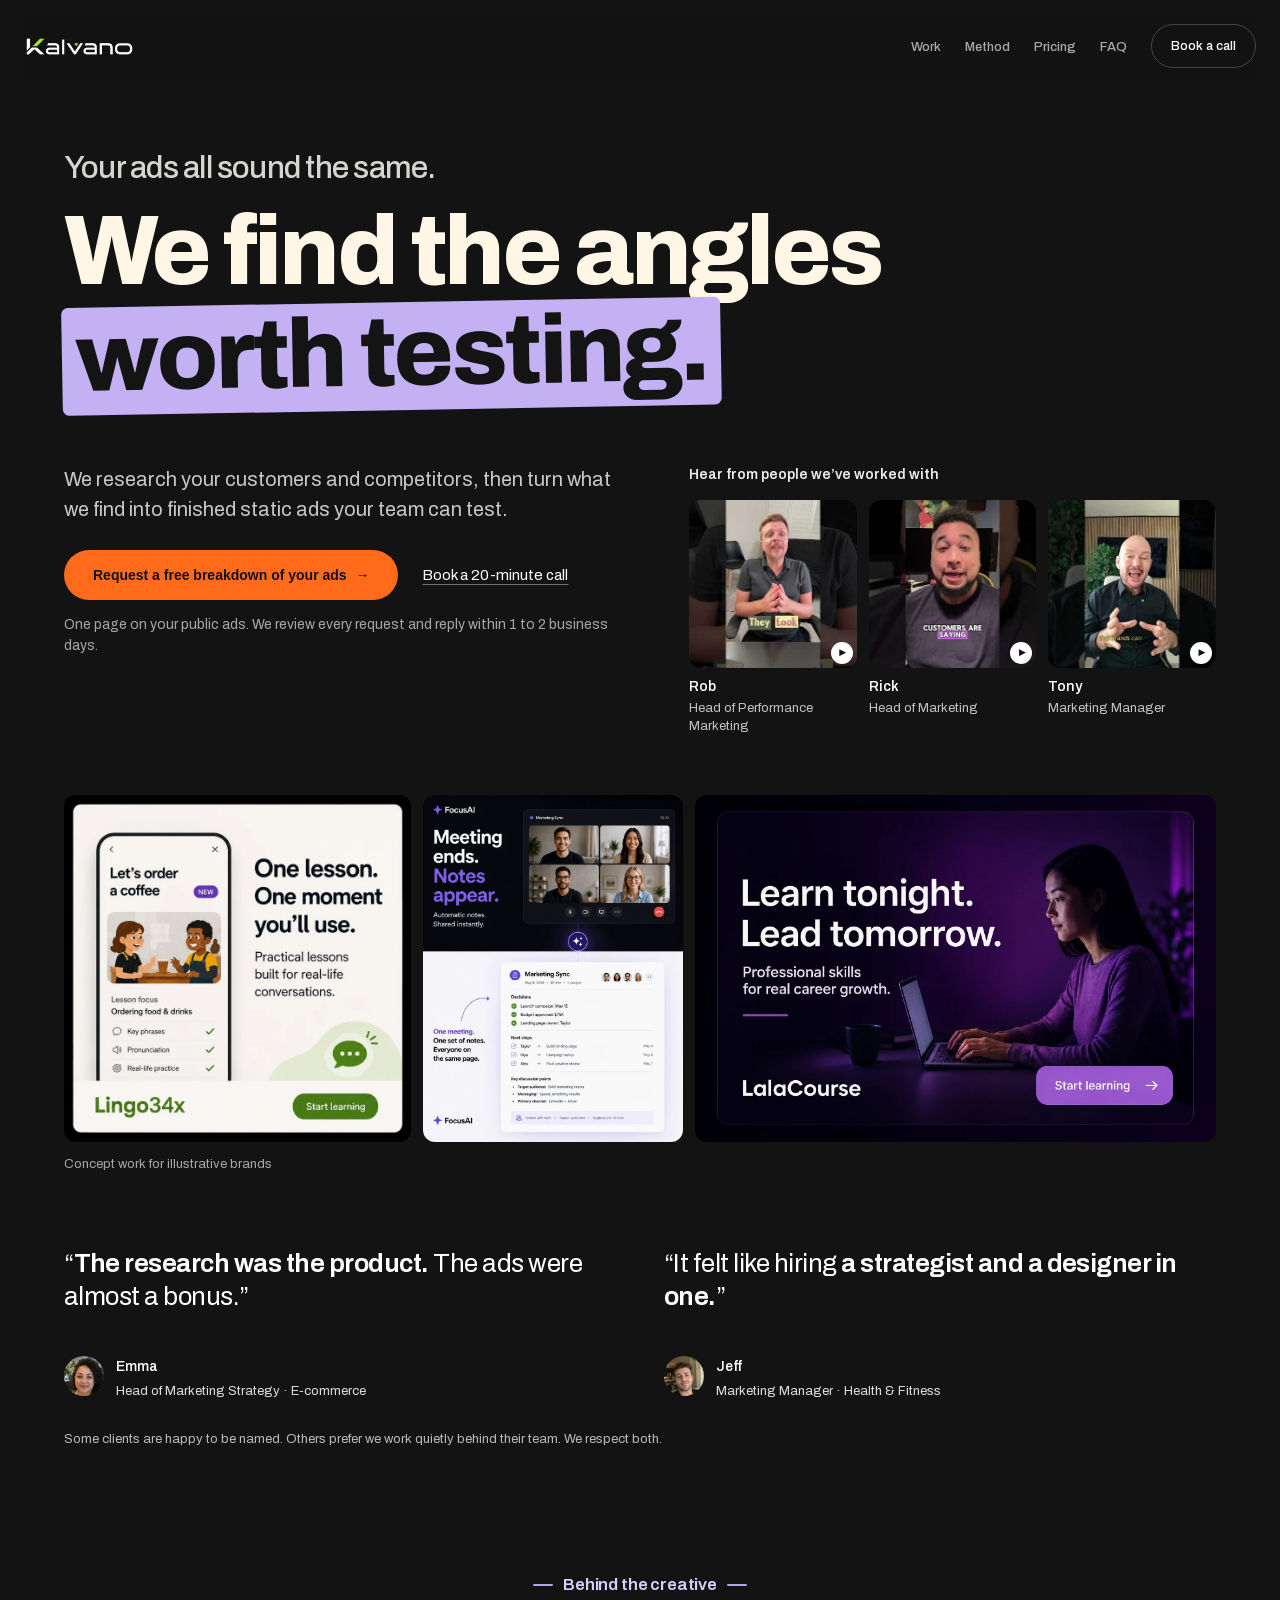
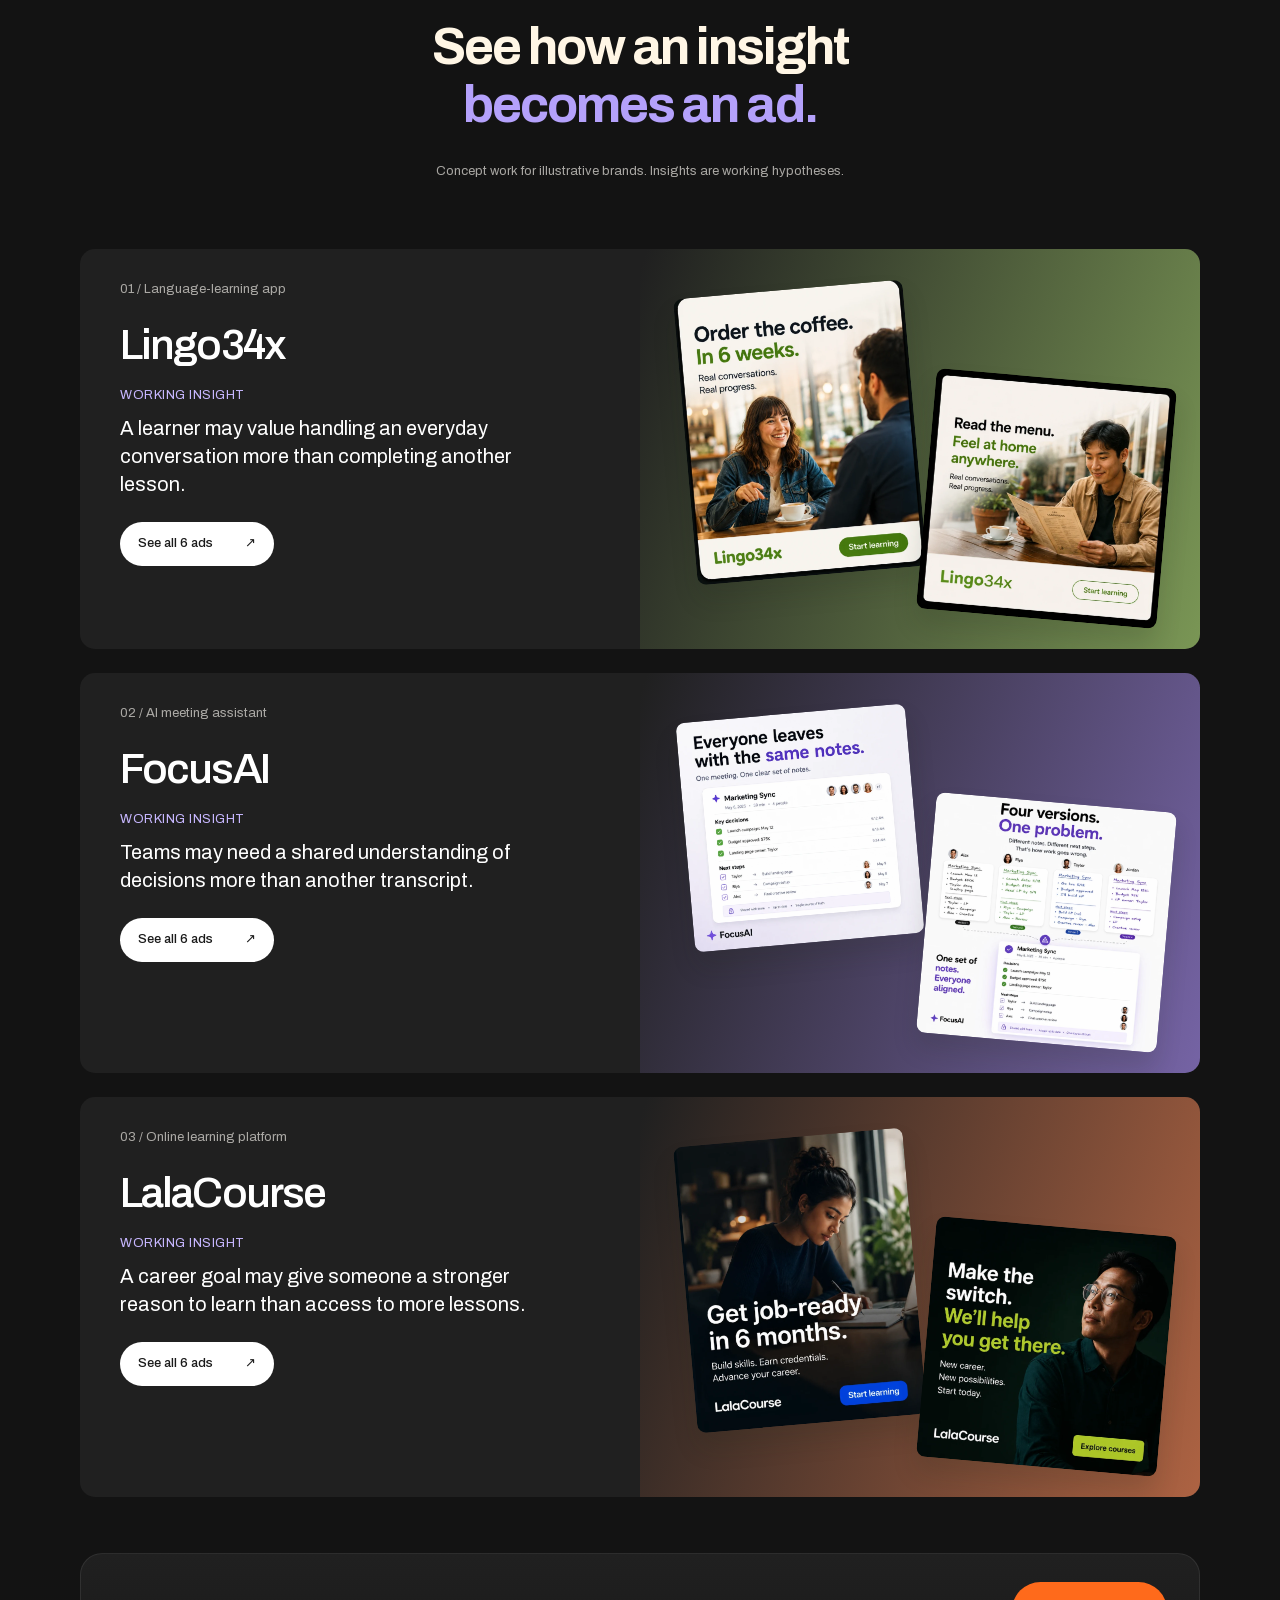
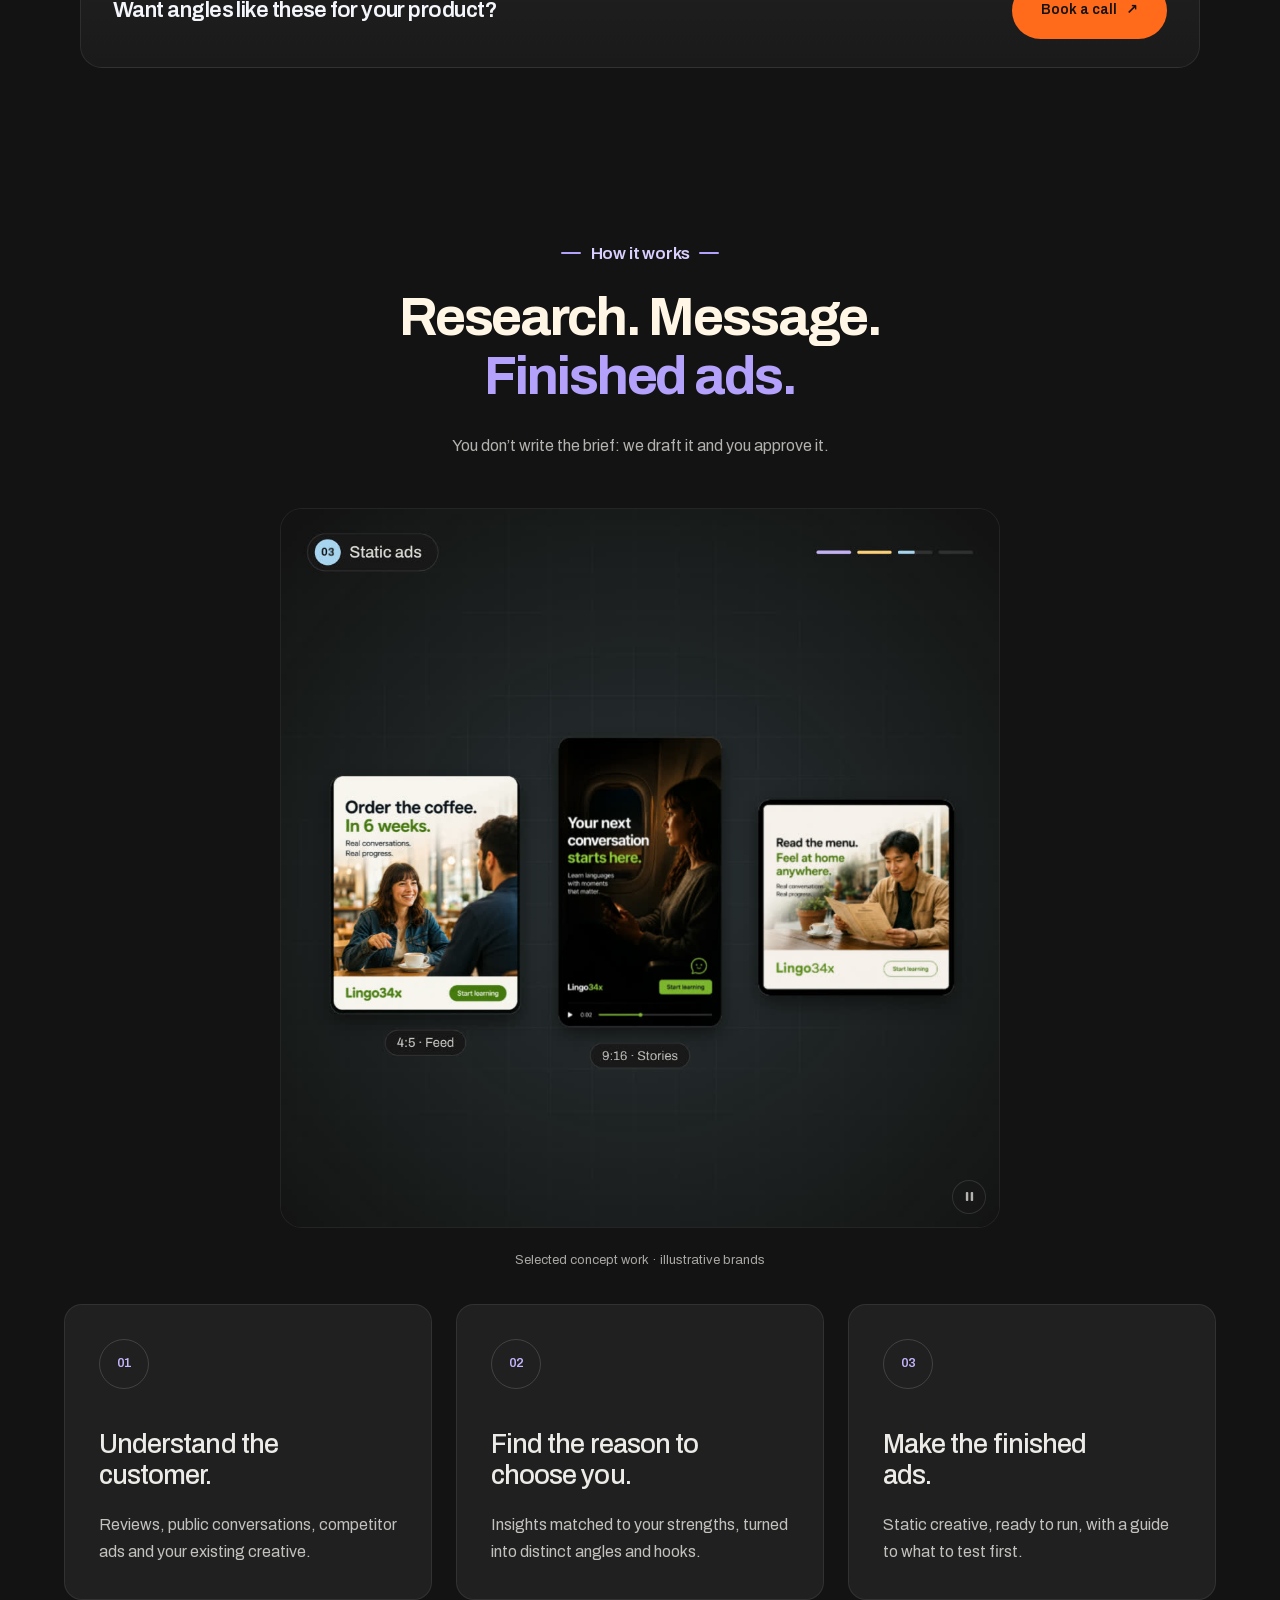
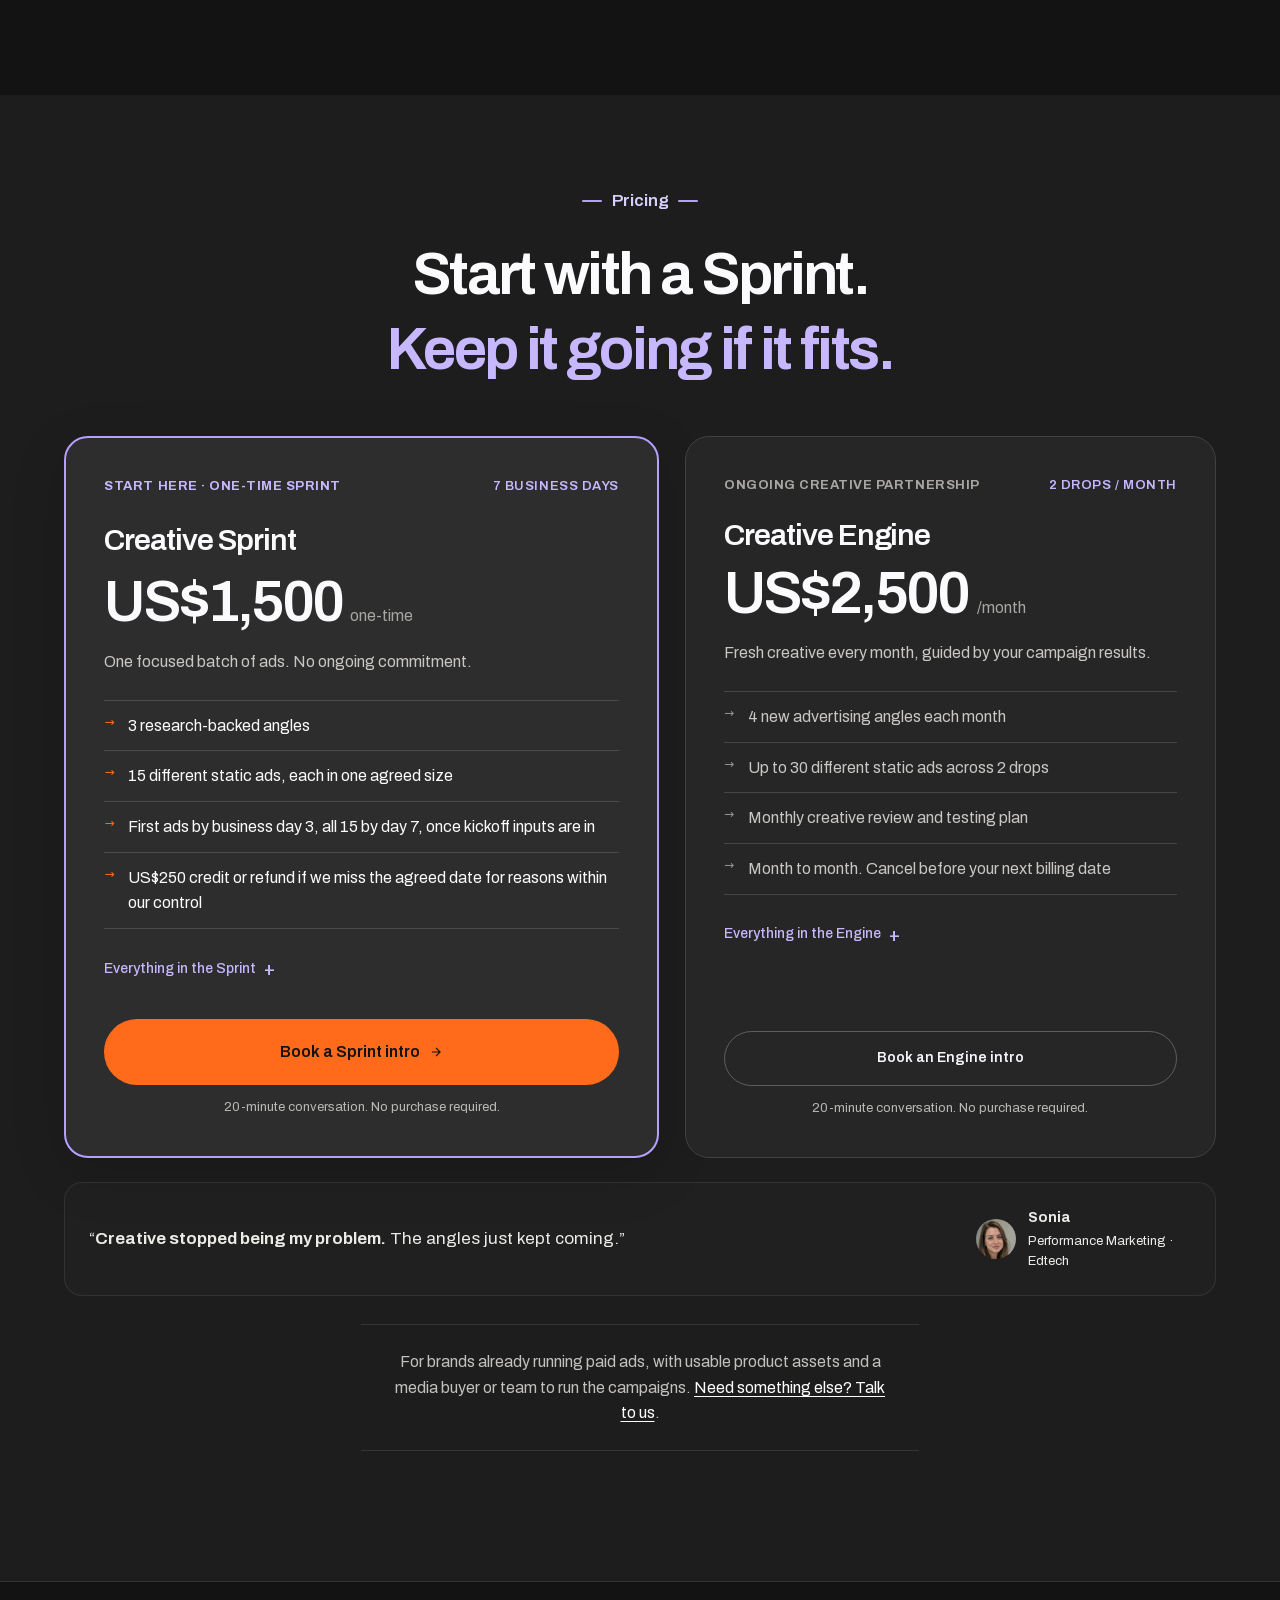
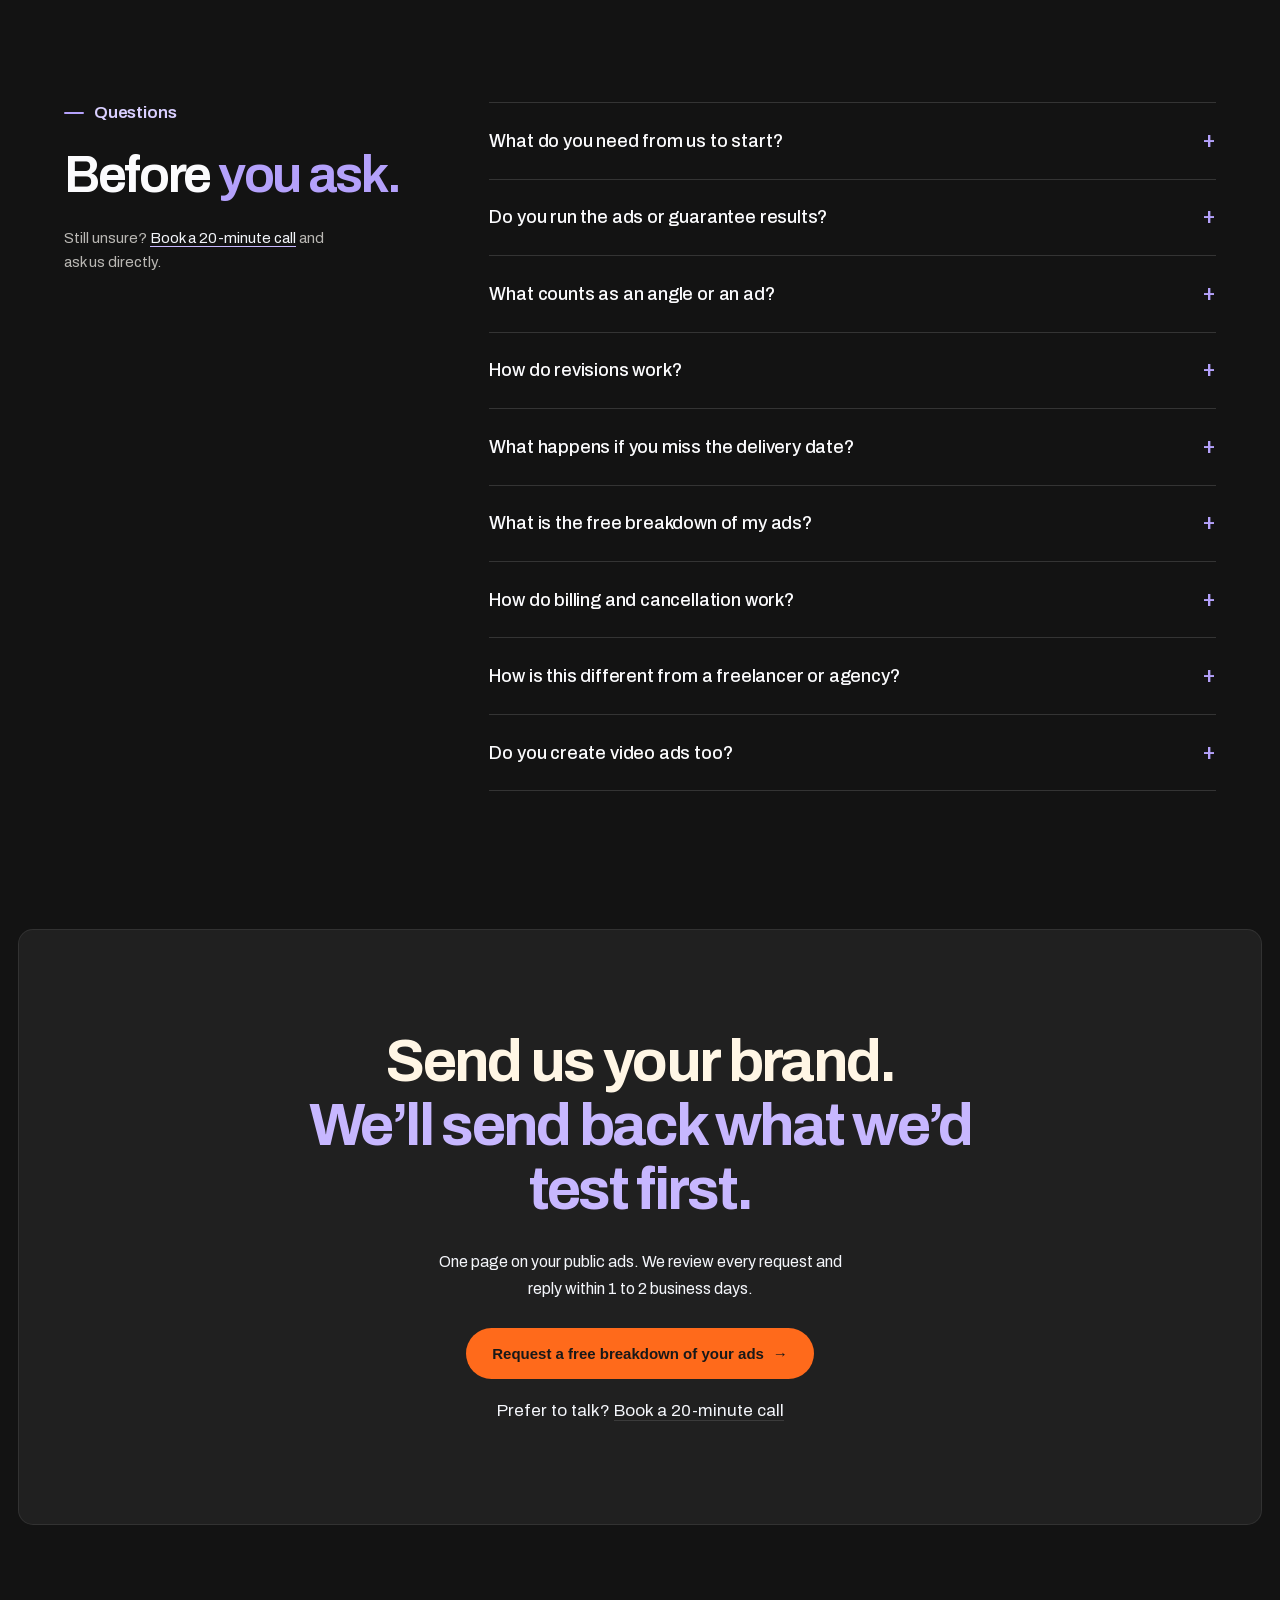
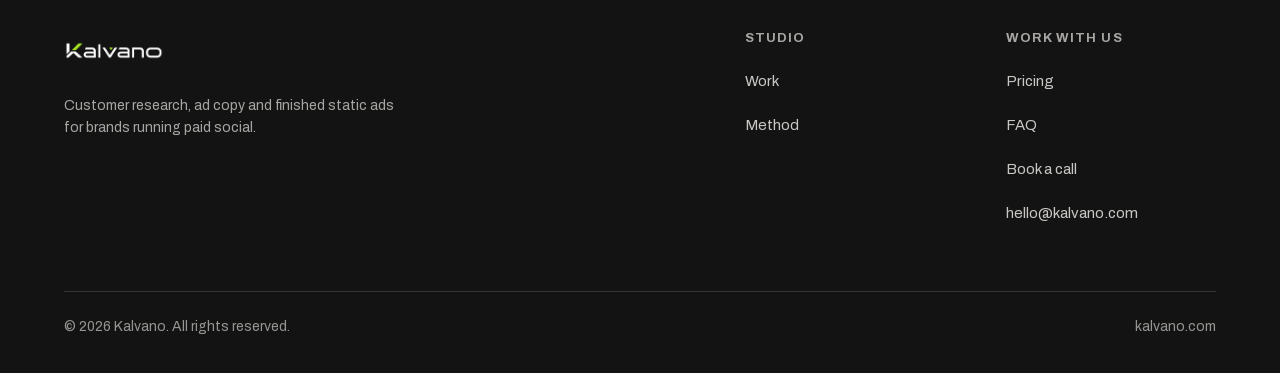
==== commit cb83fce6: "Move the site from navy to a neutral charcoal ground Replace the navy background with charcoal #1313" ====
--- a/index.html
+++ b/index.html
@@ -6,13 +6,13 @@
 <title>Kalvano | Research-Led Static Ad Creative</title>
 <meta name="description" content="Fresh advertising angles and finished static ads, built from customer research. Start with a US$1,500 Sprint: 3 angles, 15 different static ads, 7 business days after payment and complete inputs.">
 <link rel="canonical" href="https://kalvano.com/">
-<meta name="theme-color" content="#091321">
+<meta name="theme-color" content="#131313">
 <meta property="og:type" content="website">
 <meta property="og:url" content="https://kalvano.com/">
 <meta property="og:site_name" content="Kalvano">
 <meta property="og:title" content="Kalvano | Research-Led Static Ad Creative">
 <meta property="og:description" content="Fresh advertising angles and finished static ads, built from customer research. Start with a US$1,500 Sprint: 3 angles, 15 different static ads, 7 business days after payment and complete inputs.">
-<meta property="og:image" content="https://kalvano.com/assets/og-v7.jpg">
+<meta property="og:image" content="https://kalvano.com/assets/og-v8.jpg">
 <meta property="og:image:type" content="image/jpeg">
 <meta property="og:image:width" content="1200">
 <meta property="og:image:height" content="630">
@@ -20,7 +20,7 @@
 <meta name="twitter:card" content="summary_large_image">
 <meta name="twitter:title" content="Kalvano | Research-Led Static Ad Creative">
 <meta name="twitter:description" content="Fresh advertising angles and finished static ads, built from customer research. Start with a US$1,500 Sprint: 3 angles, 15 different static ads, 7 business days after payment and complete inputs.">
-<meta name="twitter:image" content="https://kalvano.com/assets/og-v7.jpg">
+<meta name="twitter:image" content="https://kalvano.com/assets/og-v8.jpg">
 <meta name="twitter:image:alt" content="Kalvano. Your ads all sound the same. We find the angles worth testing.">
 <link rel="icon" type="image/svg+xml" href="assets/favicon.svg">
 <link rel="preload" href="assets/fonts/archivo-latin.woff2" as="font" type="font/woff2" crossorigin>
--- a/assets/css/base.css
+++ b/assets/css/base.css
@@ -9,7 +9,7 @@
 @font-face {
   font-family: 'Archivo';
   font-style: normal;
-  font-weight: 400 700;
+  font-weight: 100 900;
   font-display: swap;
   src: url('../fonts/archivo-latin.woff2') format('woff2');
   unicode-range: U+0000-00FF, U+0131, U+0152-0153, U+02BB-02BC, U+02C6, U+02DA, U+02DC, U+0304, U+0308, U+0329, U+2000-206F, U+20AC, U+2122, U+2191, U+2193, U+2212, U+2215, U+FEFF, U+FFFD;
@@ -17,7 +17,7 @@
 @font-face {
   font-family: 'Archivo';
   font-style: normal;
-  font-weight: 400 700;
+  font-weight: 100 900;
   font-display: swap;
   src: url('../fonts/archivo-latin-ext.woff2') format('woff2');
   unicode-range: U+0100-02BA, U+02BD-02C5, U+02C7-02CC, U+02CE-02D7, U+02DD-02FF, U+0304, U+0308, U+0329, U+1D00-1DBF, U+1E00-1E9F, U+1EF2-1EFF, U+2020, U+20A0-20AB, U+20AD-20C0, U+2113, U+2C60-2C7F, U+A720-A7FF;
@@ -25,7 +25,7 @@
 @font-face {
   font-family: 'Archivo';
   font-style: normal;
-  font-weight: 400 700;
+  font-weight: 100 900;
   font-display: swap;
   src: url('../fonts/archivo-vietnamese.woff2') format('woff2');
   unicode-range: U+0102-0103, U+0110-0111, U+0128-0129, U+0168-0169, U+01A0-01A1, U+01AF-01B0, U+0300-0301, U+0303-0304, U+0308-0309, U+0323, U+0329, U+1EA0-1EF9, U+20AB;
--- a/assets/css/theme.css
+++ b/assets/css/theme.css
@@ -1,8 +1,8 @@
 /* Shared visual theme: monochrome, bold type, soft panels and compact controls. */
-:root { --ink:#000; --ink-raised:#050505; --ink-2:#0c0c0d; --paper:#fafafa; --paper-ink:#111; --accent:#ddd; --accent-deep:#aaa; --fg:#fafafa; --fg-dim:#c5c5c8; --fg-mute:#aaaab0; --fg-faint:#94949b; --rule:rgba(255,255,255,.14); --rule-soft:rgba(255,255,255,.08); --font-display:var(--font-body); --maxw:1200px; }
+:root { --ink:#000; --ink-raised:#050505; --ink-2:#0c0c0d; --paper:#fafafa; --paper-ink:#111; --accent:#ddd; --accent-deep:#aaa; --fg:#fafafa; --fg-dim:#c5c5c8; --fg-mute:#acaaa7; --fg-faint:#969591; --rule:rgba(255,255,255,.14); --rule-soft:rgba(255,255,255,.08); --font-display:var(--font-body); --maxw:1200px; }
 body { font-size:16px; }
 section { padding-top:90px; padding-bottom:90px; }
-.on-paper,.on-accent { background:#050505; color:var(--fg); --fg:#fafafa; --fg-dim:#c5c5c8; --fg-mute:#aaaab0; --fg-faint:#94949b; --rule:rgba(255,255,255,.14); --rule-soft:rgba(255,255,255,.08); --mat:#101011; }
+.on-paper,.on-accent { background:#050505; color:var(--fg); --fg:#fafafa; --fg-dim:#c5c5c8; --fg-mute:#acaaa7; --fg-faint:#969591; --rule:rgba(255,255,255,.14); --rule-soft:rgba(255,255,255,.08); --mat:#101011; }
 .on-accent ::selection { background:#fafafa; color:#111; }
 .display { font-weight:650; line-height:1.1; letter-spacing:-.045em; }
 .display .ser { font-style:normal; color:#adadb2; }
@@ -36,7 +36,7 @@
 .hero-gallery { display:grid; grid-template-columns:.85fr 1.15fr .85fr; gap:14px; margin-top:76px; align-items:stretch; text-align:left; }
 .hero-project { display:flex; flex-direction:column; min-width:0; border:1px solid #29292c; border-radius:22px; padding:16px; background:radial-gradient(ellipse at top,#1e1e21,#080809 80%); text-decoration:none; transition:border-color .25s,transform .25s; }
 .hero-project:nth-child(2) { background:#101111; }
-.hero-project:hover { border-color:#64646a; transform:translateY(-4px); }
+.hero-project:hover { border-color:#666461; transform:translateY(-4px); }
 .hero-project-art { height:310px; display:flex; align-items:center; justify-content:center; }
 .hero-project-art img { max-width:100%; max-height:100%; width:auto; height:auto; border-radius:8px; }
 .hero-project-caption { margin-top:20px; display:flex; align-items:center; justify-content:space-between; gap:12px; font-size:13px; }
@@ -44,7 +44,7 @@
 .compare-headline { font-size:clamp(32px,4vw,56px); max-width:30ch; }
 .compare-support { font-size:17px; }
 .compare-col,.compare-col.is-kalvano { border:1px solid var(--rule); border-radius:22px; padding:32px; background:linear-gradient(145deg,#151516,#060607); box-shadow:inset 0 0 30px #ffffff03; }
-.compare-col.is-kalvano { border-color:#505055; }
+.compare-col.is-kalvano { border-color:#505050; }
 .compare-col h3 { font-size:28px; font-weight:600; letter-spacing:-.035em; }
 .compare-tag,.service-tag,.model-type,.model-when { font-size:11px; letter-spacing:.06em; }
 .manifesto { padding-top:65px; padding-bottom:65px; border-top:1px solid var(--rule-soft); border-bottom:1px solid var(--rule-soft); background:radial-gradient(ellipse at center,#141416,#000 75%); }
@@ -66,7 +66,7 @@
 .is-summary .wproj-cat { font-size:25px; letter-spacing:-.025em; text-transform:none; font-weight:600; }
 .is-summary .wproj-concept em { font-style:normal; font-size:1em; font-weight:500; }
 .wproj-block p { font-size:16px; }
-.wproj-label,.wc-kicker,.wproj-bet-label,.wf-label { font-size:11px; letter-spacing:.06em; color:#bdbdc3; }
+.wproj-label,.wc-kicker,.wproj-bet-label,.wf-label { font-size:11px; letter-spacing:.06em; color:#bfbdb9; }
 .work-frame { border-radius:14px; border-color:#29292d; background:#0b0b0c; }
 .work-frame img { filter:none; border-radius:6px; }
 .wproj-grid-summary { align-items:stretch; }
@@ -79,7 +79,7 @@
 .model-link { font-size:14px; }
 .offer-headline,.icp-headline { font-size:clamp(32px,3.8vw,52px); }
 .model-card,.model-card.is-lead { border:1px solid #2b2b2f; border-radius:24px; background:linear-gradient(140deg,#161618,#060607); padding:32px; }
-.model-card.is-lead { border-color:#55555a; }
+.model-card.is-lead { border-color:#555555; }
 .model-name,.model-card.is-lead .model-name { font-size:30px; font-weight:600; letter-spacing:-.035em; }
 .model-price,.model-card.is-lead .model-price { font-size:clamp(38px,4.6vw,64px); font-weight:600; letter-spacing:-.05em; }
 .model-card.is-lead .model-feats li,.model-feats li { font-size:15px; }
--- a/assets/css/launch.css
+++ b/assets/css/launch.css
@@ -39,7 +39,7 @@
 .launch-section-head small { display:block; font-size:12px; margin-top:12px; color:#a6b0a6; }
 .project-list { max-width:1200px; margin:auto; display:grid; gap:24px; }
 .project-language { --project-bg:#e6ebd6; --project-art:#c6d8aa; --project-text:#26351d; }
-.project-ai { --project-bg:#e2dff0; --project-art:#b9b1d1; --project-text:#302b42; }
+.project-ai { --project-bg:#e3e1dd; --project-art:#b8b6b2; --project-text:#2f2f2f; }
 .project-education { --project-bg:#efe1d3; --project-art:#d7b69d; --project-text:#483223; }
 .project-preview { display:grid; grid-template-columns:.85fr 1.15fr; border-radius:24px; overflow:hidden; background:var(--project-bg); color:var(--project-text); }
 .project-preview-copy { padding:48px; display:flex; flex-direction:column; align-items:start; }
@@ -187,28 +187,28 @@
 }
 
 /* Reference-led composition: deep navy, generous typography and vivid editorial accents. */
-:root { --ink:#091321; --ink-raised:#121e2e; --ink-2:#192536; --fg:#fbfbfd; --fg-dim:#c1c8d4; --fg-mute:#9ca7b8; --accent:#ff6a1b; --accent-deep:#e6520a; --maxw:1280px; }
-body,footer,.faq { background:#091321; }
-nav { top:10px; max-width:1280px; left:max(24px,calc((100% - 1280px)/2)); right:max(24px,calc((100% - 1280px)/2)); padding:0; border:0; border-radius:0; background:#091321e8; backdrop-filter:blur(16px); }
-nav.scrolled { background:#091321f5; }
-.nav-cta { background:#fff; color:#091321!important; font-weight:500; }
+:root { --ink:#131313; --ink-raised:#1d1d1d; --ink-2:#242424; --fg:#fbfbfd; --fg-dim:#c9c7c3; --fg-mute:#a8a6a2; --accent:#ff6a1b; --accent-deep:#e6520a; --maxw:1280px; }
+body,footer,.faq { background:#131313; }
+nav { top:10px; max-width:1280px; left:max(24px,calc((100% - 1280px)/2)); right:max(24px,calc((100% - 1280px)/2)); padding:0; border:0; border-radius:0; background:#131313e8; backdrop-filter:blur(16px); }
+nav.scrolled { background:#131313f5; }
+.nav-cta { background:#fff; color:#131313!important; font-weight:500; }
 .nav-cta:hover { background:#d7ccff; }
-.btn-primary,.on-paper .btn-primary { background:#ff6a1b; color:#091321; }
-.btn-primary:hover,.on-paper .btn-primary:hover { background:#ff8848; color:#091321; }
+.btn-primary,.on-paper .btn-primary { background:#ff6a1b; color:#131313; }
+.btn-primary:hover,.on-paper .btn-primary:hover { background:#ff8848; color:#131313; }
 .eyebrow::before { background:#ad98ff; }
 .launch-kicker { color:#b4a1fb; text-transform:none; letter-spacing:0; font-size:18px; font-family:'Instrument Serif',Georgia,serif; font-style:italic; }
 .launch-hero { padding-top:180px; }
 .launch-hero-inner { max-width:1280px; grid-template-columns:1.25fr 1fr; gap:76px; align-items:start; }
 .launch-copy { position:relative; padding-top:28px; }
 .launch-copy h1 { font-size:clamp(64px,6.15vw,88px); font-weight:550; line-height:1.06; letter-spacing:-.065em; margin:24px 0 44px; color:#fff; }
-.launch-copy > p { max-width:44ch; color:#a4aebe; line-height:1.5; font-size:18px; margin-top:0; }
+.launch-copy > p { max-width:44ch; color:#afada9; line-height:1.5; font-size:18px; margin-top:0; }
 .launch-actions { margin-top:32px; gap:24px; }
 .launch-actions .btn { padding:15px 22px; font-size:14px; gap:20px; }
-.launch-small { color:#9ca7b8; font-size:12px; margin-top:25px; }
+.launch-small { color:#a8a6a2; font-size:12px; margin-top:25px; }
 .hero-sticker { position:absolute; display:block; border-radius:5px; padding:6px 10px; font-size:20px; font-weight:600; line-height:1.03; letter-spacing:-.045em; z-index:3; box-shadow:0 4px 0 #00000009; }
 .sticker-blue { top:-59px; left:-14px; transform:rotate(10deg); color:#fff; background:#198cde; }
-.sticker-yellow { top:133px; right:-48px; transform:rotate(12deg); color:#101925; background:#ffcc53; }
-.sticker-purple { top:355px; left:300px; transform:rotate(-9deg); color:#11192a; background:#af99fc; }
+.sticker-yellow { top:133px; right:-48px; transform:rotate(12deg); color:#181818; background:#ffcc53; }
+.sticker-purple { top:355px; left:300px; transform:rotate(-9deg); color:#191919; background:#af99fc; }
 .creative-board { height:630px; margin-top:0; border-radius:0; background-color:transparent; background-image:linear-gradient(#ffffff0b 1px,transparent 1px),linear-gradient(90deg,#ffffff0b 1px,transparent 1px); background-size:36px 36px; border:1px solid #ffffff09; }
 .creative-board::before { display:none; }
 .board-ad { width:53%; z-index:1; }
@@ -218,15 +218,15 @@
 .board-three { top:300px; left:0; transform:rotate(-8deg); z-index:3; }
 .board-four { bottom:0; right:0; transform:rotate(8deg); }
 .board-ad:hover { transform:rotate(0) translateY(-5px); z-index:4; }
-.board-disclosure { bottom:-35px; left:0; width:100%; color:#9ca7b8; text-align:center; font-size:10px; }
-.launch-scope { max-width:1120px; margin-top:115px; padding:28px 0; border:0; color:#c2cad7; }
-.launch-scope span:first-child { color:#9ca7b8; }
-.launch-method { background:#091321; padding:140px var(--gutter); }
+.board-disclosure { bottom:-35px; left:0; width:100%; color:#a8a6a2; text-align:center; font-size:10px; }
+.launch-scope { max-width:1120px; margin-top:115px; padding:28px 0; border:0; color:#cbc9c5; }
+.launch-scope span:first-child { color:#a8a6a2; }
+.launch-method { background:#131313; padding:140px var(--gutter); }
 .launch-section-head { max-width:1120px; margin-bottom:66px; gap:50px; }
 .launch-section-head h2 { font-size:clamp(38px,4vw,58px); line-height:1.13; letter-spacing:-.04em; }
 .launch-section-head h2 span { color:#b4a1fb; }
-.launch-section-head > p { color:#a9b3c3; line-height:1.8; }
-.launch-section-head small { color:#9ca7b8; }
+.launch-section-head > p { color:#b4b2ae; line-height:1.8; }
+.launch-section-head small { color:#a8a6a2; }
 .launch-method .launch-section-head { display:block; text-align:center; max-width:820px; }
 .launch-method .launch-section-head > p { margin:26px auto 0; max-width:58ch; }
 .launch-method .launch-section-head h2 > span { font-family:'Instrument Serif',Georgia,serif; font-style:italic; font-weight:400; color:#ff8b54; }
@@ -239,41 +239,41 @@
 .method-steps h3 { margin-top:50px; font-size:27px; color:#fff; }
 .method-steps p { color:#f3edf8; line-height:1.75; }
 .method-output { color:#fff; border-top:1px solid #ffffff40; padding-top:22px; margin-top:28px; font-size:11px; }
-.method-footnote { color:#9ca7b8; text-align:center; margin-top:30px; }
+.method-footnote { color:#a8a6a2; text-align:center; margin-top:30px; }
 .selected-work { padding-top:55px; padding-bottom:140px; }
 .selected-work .launch-section-head { text-align:center; display:block; }
 .selected-work .launch-section-head > p { margin:25px auto 0; max-width:55ch; }
 .project-list { max-width:1120px; gap:24px; }
 .project-language { --project-bg:#d4df9b; --project-art:#95ba65; --project-text:#1e3216; }
-.project-ai { --project-bg:#d8cdf7; --project-art:#8f78cd; --project-text:#281b41; }
+.project-ai { --project-bg:#d6d4d0; --project-art:#8f78cd; --project-text:#281b41; }
 .project-education { --project-bg:#f5c6a7; --project-art:#d8774d; --project-text:#472715; }
-.project-preview { background:#152131; color:#fff; border-radius:15px; grid-template-columns:1fr 1fr; }
+.project-preview { background:#202020; color:#fff; border-radius:15px; grid-template-columns:1fr 1fr; }
 .project-preview-copy { padding:40px; }
 .project-preview h3 { font-size:42px; margin:22px 0 16px; }
-.project-preview p { color:#c0c8d6; }
-.project-index,.project-count { color:#9daabd; opacity:1; }
-.project-preview-art { background:linear-gradient(110deg,#152131 1%,var(--project-art) 130%); min-height:335px; }
+.project-preview p { color:#c9c7c3; }
+.project-index,.project-count { color:#aba9a5; opacity:1; }
+.project-preview-art { background:linear-gradient(110deg,#202020 1%,var(--project-art) 130%); min-height:335px; }
 .project-preview-art::before { display:none; }
 .preview-primary { top:30px; width:41%; left:8%; }.preview-secondary { width:43%; right:6%; bottom:0; }
-.project-art-tag { background:#ffcc53; color:#162130; border:0; border-radius:3px; font-size:12px; transform:rotate(7deg); top:20px; right:24px; z-index:2; }
+.project-art-tag { background:#ffcc53; color:#202020; border:0; border-radius:3px; font-size:12px; transform:rotate(7deg); top:20px; right:24px; z-index:2; }
 .project-ai .project-art-tag { background:#b5a0ff; }.project-education .project-art-tag { background:#7dcbff; }
-.project-link { color:#101b2a; background:#fff; border:0; padding:11px 18px; margin-top:24px; }
-.project-link:hover { background:#d8cdf7; }
-.offer { padding-top:110px; padding-bottom:130px; background:#121e2e; }
-.model-card,.model-card.is-lead { background:#192739; border-color:#354255; }
-.model-card.is-lead { border-top:3px solid #aa92f8; background:#1b2940; }
+.project-link { color:#1a1a1a; background:#fff; border:0; padding:11px 18px; margin-top:24px; }
+.project-link:hover { background:#d6d4d0; }
+.offer { padding-top:110px; padding-bottom:130px; background:#1d1d1d; }
+.model-card,.model-card.is-lead { background:#262626; border-color:#414141; }
+.model-card.is-lead { border-top:3px solid #aa92f8; background:#292929; }
 .model-when { color:#c7b7ff; }
-.icp { background:#091321; padding-block:120px; }.icp-tags li { border-color:#31415a; background:#172439; }
-.sprint { border-top-color:#293648; }.sprint-dot { background:#aa92f8; }.sprint-when { color:#b5a2f7; }
+.icp { background:#131313; padding-block:120px; }.icp-tags li { border-color:#404040; background:#242424; }
+.sprint { border-top-color:#353535; }.sprint-dot { background:#aa92f8; }.sprint-when { color:#b5a2f7; }
 .faq { padding-block:120px; }.faq-list summary::after { color:#b4a1fb; }
-.cta.on-paper { position:relative; isolation:isolate; overflow:hidden; margin:18px; background-color:#ac96f8; background-image:linear-gradient(#4e388314 1px,transparent 1px),linear-gradient(90deg,#4e388314 1px,transparent 1px); background-size:42px 42px; border-radius:15px; padding:100px var(--gutter); text-align:center; --fg:#121b2c; --fg-dim:#29314b; --fg-mute:#333954; color:#121b2c; }
+.cta.on-paper { position:relative; isolation:isolate; overflow:hidden; margin:18px; background-color:#ac96f8; background-image:linear-gradient(#4e388314 1px,transparent 1px),linear-gradient(90deg,#4e388314 1px,transparent 1px); background-size:42px 42px; border-radius:15px; padding:100px var(--gutter); text-align:center; --fg:#1b1b1b; --fg-dim:#323232; --fg-mute:#3b3b3b; color:#1b1b1b; }
 .cta .cta-inner { max-width:820px; position:relative; }
 .cta .cta-headline { font-size:clamp(48px,6vw,84px); max-width:17ch; margin:auto; font-weight:550; line-height:1.08; }
 .cta .display .ser { color:#fff; }
 .cta .cta-lower { display:block; margin-top:28px; }
 .cta .cta-sub { margin:0 auto 26px; max-width:48ch; font-size:16px; line-height:1.65; }
 .cta .cta-actions { align-items:center; }
-.cta .btn-primary { background:#ff6a1b; color:#101925; }
+.cta .btn-primary { background:#ff6a1b; color:#181818; }
 .cta .btn-primary:hover { background:#ff8848; }
 .cta .cta-note { font-size:12px; }.cta .cta-email { margin-top:18px; }
 .cta-art { position:absolute; inset:0; z-index:-1; pointer-events:none; }
@@ -285,42 +285,42 @@
 .study-header { padding-top:145px; }
 .study-heading { max-width:900px; margin:64px auto 70px; }
 .study-heading .launch-kicker { color:#ff8b54; font-size:22px; }
-.study-brand-tag { display:inline-block; font-size:12px; margin:20px 0 0; padding:7px 12px; background:#b5a0ff; color:#131e2d; border-radius:4px; transform:rotate(-5deg); }
+.study-brand-tag { display:inline-block; font-size:12px; margin:20px 0 0; padding:7px 12px; background:#b5a0ff; color:#1d1d1d; border-radius:4px; transform:rotate(-5deg); }
 .study-heading h1 { margin:30px auto; font-size:clamp(38px,4.2vw,58px); font-weight:550; line-height:1.2; letter-spacing:-.035em; max-width:25ch; }
-.study-heading > p { font-size:17px; line-height:1.85; color:#a7b2c4; }
-.study-disclosure { margin-top:28px; color:#9ca7b8; }
+.study-heading > p { font-size:17px; line-height:1.85; color:#b3b1ad; }
+.study-disclosure { margin-top:28px; color:#a8a6a2; }
 .study-facts { max-width:880px; padding:36px 0; margin-bottom:90px; }
-.study-facts dt { color:#a5b1c3; font-size:12px; }
+.study-facts dt { color:#b2b0ac; font-size:12px; }
 .study-facts dd { color:#fff; font-size:16px; line-height:1.7; }
 .study-facts dd strong { display:block; color:#ffcb53; font-size:38px; font-weight:550; line-height:1.25; margin:10px 0; }
 .study-facts > div:first-child dd { margin-top:24px; color:#7dcbff; }
-.study-cover { max-width:880px; background:#172435; padding:32px 35px; border-radius:18px; color:#d4dcec; }
+.study-cover { max-width:880px; background:#232323; padding:32px 35px; border-radius:18px; color:#dddbd7; }
 .study-cover::before { border-color:#7884b735; width:500px; height:500px; left:calc(50% - 250px); }
 .study-cover-images { padding-block:45px; gap:45px; }.study-cover-images img { height:310px; }
-.study-cover-link { border-color:#566275; }
+.study-cover-link { border-color:#616161; }
 .study-narrative { max-width:800px; }
 .study-chapter,.study-chapter:first-child { padding:100px 0; }
 .study-section-label { font-family:'Instrument Serif',Georgia,serif; font-size:22px; font-style:italic; letter-spacing:0; color:#b5a0ff; margin-bottom:28px; }
 .study-chapter h2,.study-testing h2 { font-size:clamp(30px,3vw,42px); line-height:1.24; margin-bottom:30px; }
-.study-chapter > p,.study-testing p { line-height:1.95; color:#aab6c8; font-size:17px; }
-.study-service-line { margin-top:35px; gap:12px; }.study-service-line span { padding:12px 16px; border-radius:6px; background:#193549; color:#a8e0ff; }.study-service-line span:nth-child(2) { color:#d4c5ff; background:#302846; }.study-service-line span:nth-child(3) { color:#ffc5d8; background:#412737; }
-.study-challenges { gap:13px; margin-top:38px; }.study-challenges li { background:#172435; padding:24px 28px; border-radius:8px; color:#d2daea; }.study-challenges li > span { color:#ff8b54; font-size:14px; }
+.study-chapter > p,.study-testing p { line-height:1.95; color:#b7b5b1; font-size:17px; }
+.study-service-line { margin-top:35px; gap:12px; }.study-service-line span { padding:12px 16px; border-radius:6px; background:#323232; color:#a8e0ff; }.study-service-line span:nth-child(2) { color:#d4c5ff; background:#2e2e2e; }.study-service-line span:nth-child(3) { color:#ffc5d8; background:#412737; }
+.study-challenges { gap:13px; margin-top:38px; }.study-challenges li { background:#232323; padding:24px 28px; border-radius:8px; color:#dbd9d5; }.study-challenges li > span { color:#ff8b54; font-size:14px; }
 .study-insight { position:relative; }.study-insight h2 { color:#d4c6ff; padding-left:28px; border-left:3px solid #ac96f8; font-size:clamp(32px,3.4vw,46px); }.study-insight .study-section-label { color:#f1a4db; }
-.study-angle { position:relative; margin:40px 0 58px; padding:38px; background:#ad98f5; color:#131e2d; border-radius:10px; }.study-angle::after { content:'↗'; position:absolute; top:-22px; right:25px; width:50px; height:50px; background:#ffcc53; color:#131e2d; border-radius:12px; display:grid; place-items:center; font-size:29px; transform:rotate(12deg); }
-.study-step { background:#1b2b41; color:#c2b0ff; border-color:#374a62; border-radius:12px; transform:rotate(-5deg); }.study-timeline li:not(:last-child)::before { border-color:#33445c; }
-.study-timeline li { padding-bottom:55px; gap:28px; }.study-timeline h3 { color:#fff; font-size:23px; }.study-timeline p { color:#aab6c8; line-height:1.9; }
-.study-step-art { margin-top:25px; padding:24px; background:#182539; border-radius:10px; display:flex; justify-content:center; }.study-step-art img { height:210px; width:auto; max-width:100%; object-fit:contain; border-radius:5px; }
-.study-timeline li:nth-child(2) .study-step-art { background:#2a2341; }.study-timeline li:nth-child(3) .study-step-art { background:#203742; }
-.study-showcase { padding-top:115px; padding-bottom:100px; }.study-showcase-heading { margin-bottom:60px; }.study-showcase-heading h2 { line-height:1.2; }.study-showcase-heading p { color:#a5b1c3; line-height:1.8; }
+.study-angle { position:relative; margin:40px 0 58px; padding:38px; background:#ad98f5; color:#1d1d1d; border-radius:10px; }.study-angle::after { content:'↗'; position:absolute; top:-22px; right:25px; width:50px; height:50px; background:#ffcc53; color:#1d1d1d; border-radius:12px; display:grid; place-items:center; font-size:29px; transform:rotate(12deg); }
+.study-step { background:#2a2a2a; color:#c2b0ff; border-color:#494949; border-radius:12px; transform:rotate(-5deg); }.study-timeline li:not(:last-child)::before { border-color:#434343; }
+.study-timeline li { padding-bottom:55px; gap:28px; }.study-timeline h3 { color:#fff; font-size:23px; }.study-timeline p { color:#b7b5b1; line-height:1.9; }
+.study-step-art { margin-top:25px; padding:24px; background:#252525; border-radius:10px; display:flex; justify-content:center; }.study-step-art img { height:210px; width:auto; max-width:100%; object-fit:contain; border-radius:5px; }
+.study-timeline li:nth-child(2) .study-step-art { background:#292929; }.study-timeline li:nth-child(3) .study-step-art { background:#333333; }
+.study-showcase { padding-top:115px; padding-bottom:100px; }.study-showcase-heading { margin-bottom:60px; }.study-showcase-heading h2 { line-height:1.2; }.study-showcase-heading p { color:#b2b0ac; line-height:1.8; }
 .study-gallery { grid-template-columns:repeat(3,1fr); gap:40px 22px; }.study-gallery .work-frame { height:370px; padding:24px; border-radius:14px; background:#8f78cd; }.study-gallery .work-figure:nth-child(3n+2) .work-frame { background:#7bb5d5; }.study-gallery .work-figure:nth-child(3n) .work-frame { background:#d2a15c; }.study-gallery .work-figure:nth-child(4) .work-frame { background:#d881a7; }.study-gallery .work-figure:nth-child(5) .work-frame { background:#8eaf74; }.study-gallery .work-figure:nth-child(6) .work-frame { background:#9288cf; }
-.study-gallery .wc-kicker { color:#b9a8f4; }.study-gallery .wc-sub { color:#aab6c8; line-height:1.8; }
-.study-testing { background:#111f31; padding-block:95px; }.study-testing-note { color:#9ca7b8; margin-top:32px; }.study-next { padding:60px 0; }.study-next > span { color:#9ca7b8; }.study-next a:hover { color:#b5a0ff; }
+.study-gallery .wc-kicker { color:#b9a8f4; }.study-gallery .wc-sub { color:#b7b5b1; line-height:1.8; }
+.study-testing { background:#1e1e1e; padding-block:95px; }.study-testing-note { color:#a8a6a2; margin-top:32px; }.study-next { padding:60px 0; }.study-next > span { color:#a8a6a2; }.study-next a:hover { color:#b5a0ff; }
 @media(max-width:1100px) {
  .launch-hero-inner { gap:45px; grid-template-columns:1.15fr 1fr; }.launch-copy h1 { font-size:clamp(54px,6.3vw,70px); }.creative-board { height:560px; }.board-two { top:90px; }.board-three { top:280px; }.sticker-yellow { right:-28px; top:110px; font-size:17px; }.sticker-purple { top:286px; left:230px; font-size:17px; }
  .method-steps article { padding:27px; }.method-steps h3 { font-size:23px; }.study-gallery .work-frame { height:300px; padding:16px; }.study-narrative { width:calc(100% - 2 * var(--gutter)); }.study-testing .study-narrative { width:100%; }
 }
 @media(max-width:920px) {
- nav { left:20px; right:20px; padding:0; }.nav-links { background:#142135; }
+ nav { left:20px; right:20px; padding:0; }.nav-links { background:#212121; }
  .launch-hero { padding-top:170px; }.launch-hero-inner { grid-template-columns:1fr; gap:60px; }.launch-copy { padding-top:0; }.launch-copy h1 { font-size:clamp(60px,10vw,80px); margin:24px 0 35px; }.launch-copy > p { max-width:43ch; font-size:17px; }.hero-sticker { font-size:17px; }.sticker-blue { top:-65px; left:0; }.sticker-yellow { right:16px; top:105px; }.sticker-purple { top:280px; left:250px; }
  .creative-board { width:100%; max-width:500px; height:610px; margin:0 auto; }.board-two { top:110px; }.board-three { top:290px; }.board-disclosure { font-size:10px; bottom:-28px; }
  .launch-scope { margin-top:70px; border-block:1px solid #ffffff15; }.launch-method,.selected-work { padding:85px var(--gutter); }.launch-section-head { margin-bottom:42px; }.method-steps { grid-template-columns:1fr; gap:18px; }.method-steps article { padding:32px; }.method-steps h3 { margin-top:32px; font-size:28px; }.method-number { font-size:48px; }
--- a/assets/css/identity.css
+++ b/assets/css/identity.css
@@ -9,32 +9,32 @@
 .sticker-purple { top:435px; left:auto; right:-10px; }
 .creative-board { height:710px; }
 .board-two { top:135px; }.board-three { top:345px; }
-.research-section { padding:100px var(--gutter); background:#121e2e; }
+.research-section { padding:100px var(--gutter); background:#1d1d1d; }
 .research-inner { max-width:1120px; margin:auto; }
 .research-heading { max-width:720px; text-align:center; margin:0 auto 55px; }
 .research-heading h2 { font-size:clamp(36px,4vw,56px); letter-spacing:-.045em; line-height:1.13; margin:24px 0; font-weight:550; }
-.research-heading p { font-size:16px; line-height:1.8; color:#a9b3c3; max-width:58ch; margin:auto; }
+.research-heading p { font-size:16px; line-height:1.8; color:#b4b2ae; max-width:58ch; margin:auto; }
 .research-sources { display:grid; grid-template-columns:repeat(3,1fr); gap:20px; }
-.research-sources article { display:flex; flex-direction:column; align-items:start; gap:25px; padding:30px; border-radius:14px; background:#c8b6ff; color:#211733; }
-.research-sources article:nth-child(2),.research-sources article:nth-child(6) { background:#a8d9ff; color:#132c42; }
+.research-sources article { display:flex; flex-direction:column; align-items:start; gap:25px; padding:30px; border-radius:14px; background:#c8b6ff; color:#1d1d1d; }
+.research-sources article:nth-child(2),.research-sources article:nth-child(6) { background:#a8d9ff; color:#2a2a2a; }
 .research-sources article:nth-child(3),.research-sources article:nth-child(4) { background:#ffc6b0; color:#3c241c; }
 .research-sources article > span { font-size:14px; border:1px solid #0004; border-radius:50%; width:38px; height:38px; display:grid; place-items:center; }
 .research-sources h3 { font-size:22px; line-height:1.25; letter-spacing:-.025em; font-weight:550; margin-bottom:15px; }
 .research-sources p { font-size:15px; line-height:1.7; }
-.research-takeaway { text-align:center; margin:48px auto 0; font-size:clamp(24px,2.6vw,34px); line-height:1.4; color:#a9b3c3; }
+.research-takeaway { text-align:center; margin:48px auto 0; font-size:clamp(24px,2.6vw,34px); line-height:1.4; color:#b4b2ae; }
 .research-takeaway strong { color:#fff; font-weight:500; }
 .selected-work { padding-top:115px; }
 .project-preview-art { min-height:475px; }
 .preview-primary { top:80px; }.preview-secondary { bottom:50px; }
 .project-thinking { display:grid; gap:22px; }
 .project-thinking dt { font-size:10px; letter-spacing:.09em; text-transform:uppercase; color:#c7b7ff; margin-bottom:8px; }
-.project-thinking dd { font-size:15px; line-height:1.7; color:#c0c8d6; max-width:38ch; }
+.project-thinking dd { font-size:15px; line-height:1.7; color:#c9c7c3; max-width:38ch; }
 .project-thinking > div:last-child dd { font-size:20px; color:#fff; line-height:1.4; }
 .offer-grid { grid-template-columns:1.08fr 1fr; }
 .fit-signals { max-width:1120px; margin:40px auto; padding:0; list-style:none; display:grid; grid-template-columns:1fr 1fr; gap:0 50px; }
-.fit-signals li { padding:23px 0 23px 28px; border-top:1px solid #ffffff25; color:#c0c8d6; font-size:17px; line-height:1.65; position:relative; }
+.fit-signals li { padding:23px 0 23px 28px; border-top:1px solid #ffffff25; color:#c9c7c3; font-size:17px; line-height:1.65; position:relative; }
 .fit-signals li::before { content:'↗'; position:absolute; left:0; color:#ff8b54; }
-.delivery-section { max-width:none; padding:100px var(--gutter); margin:0; border:0; background:#091321; }
+.delivery-section { max-width:none; padding:100px var(--gutter); margin:0; border:0; background:#131313; }
 .delivery-section > * { max-width:1120px; margin-left:auto; margin-right:auto; }
 .delivery-section > .eyebrow { display:block; }
 .study-brand-tag { font-size:20px; padding:12px 20px; }
@@ -58,13 +58,13 @@
 
 /* A shorter buying journey: visible deliverable, early work, combined method. */
 .launch-copy h1 { font-size:clamp(54px,5.25vw,74px); line-height:1.07; }
-.launch-copy > p { font-size:21px; line-height:1.6; color:#c7cfda; max-width:44ch; }
+.launch-copy > p { font-size:21px; line-height:1.6; color:#d0ceca; max-width:44ch; }
 .sticker-yellow { top:130px; right:-35px; }
 .sticker-purple { top:310px; right:-10px; }
 .creative-board { height:655px; }.board-three { top:310px; }
 .selected-work { padding-top:110px; padding-bottom:80px; }
 .launch-method { padding-top:75px; padding-bottom:90px; }
-.offer-fit { max-width:1120px; margin:0 auto 35px; color:#c0c8d6; font-size:16px; line-height:1.75; scroll-margin-top:110px; }
+.offer-fit { max-width:1120px; margin:0 auto 35px; color:#c9c7c3; font-size:16px; line-height:1.75; scroll-margin-top:110px; }
 @media(max-width:1100px) { .launch-copy h1 { font-size:clamp(46px,5.2vw,60px); }.launch-copy > p { font-size:20px; }.sticker-purple { top:255px; }.sticker-yellow { top:105px; }.creative-board { height:610px; } }
 @media(max-width:920px) { .launch-copy h1 { font-size:clamp(46px,7.3vw,66px); }.sticker-yellow { right:10px; }.sticker-purple { right:15px; top:285px; }.creative-board { height:610px; }.selected-work { padding-top:85px; } }
 @media(max-width:600px) { .launch-copy h1 { font-size:clamp(39px,10.7vw,48px); }.launch-copy > p { font-size:18px; }.creative-board { height:480px; }.board-three { top:240px; }.offer-fit { font-size:15px; } }
@@ -99,31 +99,31 @@
 .delivery-heading { text-align:center; margin-bottom:45px; }
 .delivery-heading h3 { font-size:clamp(34px,3.5vw,48px); font-weight:550; letter-spacing:-.045em; line-height:1.12; }
 .delivery-heading h3 em { font-family:'Instrument Serif',Georgia,serif; font-weight:400; color:#b6a0ff; }
-.delivery-heading > p { font-size:14px; line-height:1.7; color:#acb6c5; margin-top:20px; }
+.delivery-heading > p { font-size:14px; line-height:1.7; color:#b7b5b1; margin-top:20px; }
 .delivery-layout { display:grid; grid-template-columns:1fr 1fr; gap:70px; align-items:center; }
 .delivery-steps { list-style:none; padding:0; margin:0; }
 .delivery-steps li { display:grid; grid-template-columns:58px 1fr; gap:24px; padding:20px 0; border-bottom:1px dashed #ffffff25; }
 .delivery-steps li:first-child { padding-top:0; }.delivery-steps li:last-child { border-bottom:0; padding-bottom:0; }
-.delivery-badge { width:54px; height:54px; border-radius:18px 13px 18px 13px; display:grid; place-items:center; background:#ffcf56; color:#142033; transform:rotate(-9deg); margin-top:8px; }
+.delivery-badge { width:54px; height:54px; border-radius:18px 13px 18px 13px; display:grid; place-items:center; background:#ffcf56; color:#202020; transform:rotate(-9deg); margin-top:8px; }
 .delivery-badge svg { width:26px; height:26px; transform:rotate(9deg); }
 .delivery-steps li:nth-child(2) .delivery-badge { background:#b6a0ff; transform:rotate(9deg); }.delivery-steps li:nth-child(2) svg { transform:rotate(-9deg); }
 .delivery-steps li:nth-child(3) .delivery-badge { background:#6fdbb2; }
 .delivery-steps li:nth-child(4) .delivery-badge { background:#7dcbff; transform:rotate(9deg); }.delivery-steps li:nth-child(4) svg { transform:rotate(-9deg); }
-.delivery-when { font-size:11px; letter-spacing:.04em; color:#b8c3d1; }
+.delivery-when { font-size:11px; letter-spacing:.04em; color:#c3c2be; }
 .delivery-steps h4 { color:#fff; font-size:24px; font-weight:550; letter-spacing:-.025em; margin:5px 0 8px; }
-.delivery-steps p { color:#b9c4d3; font-size:14px; line-height:1.7; max-width:35ch; }
-.delivery-visual { margin:0; border-radius:24px; padding:28px; background:#091321; border:1px solid #ffffff0e; overflow:hidden; }
+.delivery-steps p { color:#c5c3bf; font-size:14px; line-height:1.7; max-width:35ch; }
+.delivery-visual { margin:0; border-radius:24px; padding:28px; background:#131313; border:1px solid #ffffff0e; overflow:hidden; }
 .delivery-art { position:relative; height:295px; isolation:isolate; }
 .delivery-art::before { content:''; position:absolute; width:270px; height:270px; border-radius:50%; background:#b6a0ff; opacity:.14; left:calc(50% - 135px); top:0; z-index:-1; }
-.delivery-sticker { position:absolute; top:0; right:0; padding:12px 16px; border-radius:6px; background:#ffcf56; color:#152131; font-size:13px; line-height:1.25; font-weight:550; transform:rotate(7deg); z-index:3; }
+.delivery-sticker { position:absolute; top:0; right:0; padding:12px 16px; border-radius:6px; background:#ffcf56; color:#202020; font-size:13px; line-height:1.25; font-weight:550; transform:rotate(7deg); z-index:3; }
 .delivery-art img { position:absolute; height:auto; border-radius:9px; box-shadow:0 14px 25px #0004; }
 .delivery-ad-one { width:49%; max-width:185px; top:4px; left:8%; transform:rotate(-8deg); }
 .delivery-ad-two { width:49%; max-width:190px; bottom:0; right:3%; transform:rotate(8deg); }
 .delivery-output { display:grid; grid-template-columns:1fr 1fr; gap:20px; border-top:1px solid #ffffff20; margin-top:25px; padding-top:22px; }
-.delivery-output > span { font-size:12px; color:#c0c8d6; line-height:1.5; }
+.delivery-output > span { font-size:12px; color:#c9c7c3; line-height:1.5; }
 .delivery-output strong { display:block; color:#b6a0ff; font-size:38px; font-weight:550; letter-spacing:-.05em; margin-bottom:4px; }
 .delivery-output > span:last-child strong { color:#7dcbff; }
-.delivery-visual figcaption > p { margin:20px 0 0; color:#9ca7b8; font-size:10px; line-height:1.7; }
+.delivery-visual figcaption > p { margin:20px 0 0; color:#a8a6a2; font-size:10px; line-height:1.7; }
 @media(max-width:1100px) { .delivery-layout { gap:35px; }.delivery-visual { padding:24px; }.delivery-art { height:270px; } }
 @media(max-width:700px) { .offer-delivery { margin-top:45px; padding-top:45px; }.delivery-heading { margin-bottom:32px; }.delivery-layout { grid-template-columns:1fr; gap:35px; }.delivery-steps li { grid-template-columns:50px 1fr; gap:20px; }.delivery-badge { width:46px; height:46px; border-radius:15px 11px 15px 11px; }.delivery-steps h4 { font-size:22px; }.delivery-visual { width:100%; max-width:440px; margin:auto; }.delivery-art { height:265px; }.delivery-sticker { font-size:12px; } }
 @media(max-width:360px) { .delivery-visual { padding:20px; }.delivery-art { height:215px; }.delivery-sticker { padding:9px 11px; font-size:10px; }.delivery-output { gap:15px; }.delivery-output > span { font-size:11px; } }
@@ -134,58 +134,58 @@
 .collaborator-heading h2 { font-size:clamp(34px,4vw,54px); line-height:1.14; letter-spacing:-.04em; font-weight:550; margin-top:22px; }
 .collaborator-heading h2 span { color:#b6a0ff; }
 .collaborator-grid { max-width:1000px; margin:auto; display:grid; grid-template-columns:repeat(3,minmax(0,1fr)); gap:28px; padding:8px 0 16px; }
-.collaborator-card { --video-accent:#e8bf69; display:block; position:relative; overflow:hidden; border:1px solid #ffffff20; border-bottom:3px solid var(--video-accent); border-radius:20px; background:#152131; color:#fff; text-decoration:none; box-shadow:0 10px 24px #0002; transition:transform .2s,box-shadow .2s; }
+.collaborator-card { --video-accent:#e8bf69; display:block; position:relative; overflow:hidden; border:1px solid #ffffff20; border-bottom:3px solid var(--video-accent); border-radius:20px; background:#202020; color:#fff; text-decoration:none; box-shadow:0 10px 24px #0002; transition:transform .2s,box-shadow .2s; }
 .collaborator-card:nth-child(2) { --video-accent:#b8a3ed; }.collaborator-card:nth-child(3) { --video-accent:#83b9dd; }
-.collaborator-portrait { position:relative; aspect-ratio:9/11; overflow:hidden; border-radius:0; background:#091321; }
+.collaborator-portrait { position:relative; aspect-ratio:9/11; overflow:hidden; border-radius:0; background:#131313; }
 .collaborator-portrait img { display:block; width:100%; height:100%; object-fit:cover; }
-.video-play { position:absolute; bottom:18px; right:18px; display:grid; place-items:center; width:58px; height:58px; padding-left:4px; background:var(--video-accent); color:#091321; border:1px solid #ffffff50; border-radius:50%; font-size:20px; box-shadow:0 0 0 5px #09132155,0 6px 20px #0004; transition:background .2s,color .2s; }
-.collaborator-card:hover .video-play { background:#fff; color:#091321; }
+.video-play { position:absolute; bottom:18px; right:18px; display:grid; place-items:center; width:58px; height:58px; padding-left:4px; background:var(--video-accent); color:#131313; border:1px solid #ffffff50; border-radius:50%; font-size:20px; box-shadow:0 0 0 5px #13131355,0 6px 20px #0004; transition:background .2s,color .2s; }
+.collaborator-card:hover .video-play { background:#fff; color:#131313; }
 @media(hover:hover) { .collaborator-card:hover { transform:translateY(-4px); box-shadow:0 18px 32px #0004; } }
 @media(prefers-reduced-motion:reduce) { .collaborator-card,.video-play { transition:none; }.collaborator-card:hover { transform:none; } }
 .collaborator-caption { padding:22px 24px 26px; }
 .collaborator-caption > span { display:flex; justify-content:space-between; color:var(--video-accent); font-size:11px; font-weight:550; letter-spacing:.045em; text-transform:uppercase; margin-bottom:13px; }
 .collaborator-caption h3 { font-size:23px; line-height:1.25; letter-spacing:-.035em; font-weight:550; color:#f7f7fb; }
 .collaborator-grid:focus-visible { outline:3px solid #b6a0ff; outline-offset:6px; }
-@media(max-width:700px) { .collaborator-videos { padding-top:35px; padding-bottom:50px; }.collaborator-heading { margin-bottom:30px; }.collaborator-grid { display:flex; overflow-x:auto; gap:18px; scroll-snap-type:x mandatory; padding:8px 0 16px; scrollbar-color:#b6a0ff #172435; }.collaborator-card { flex:0 0 82%; max-width:300px; scroll-snap-align:start; }.collaborator-caption { padding:20px; }.collaborator-caption h3 { font-size:22px; } }
+@media(max-width:700px) { .collaborator-videos { padding-top:35px; padding-bottom:50px; }.collaborator-heading { margin-bottom:30px; }.collaborator-grid { display:flex; overflow-x:auto; gap:18px; scroll-snap-type:x mandatory; padding:8px 0 16px; scrollbar-color:#b6a0ff #232323; }.collaborator-card { flex:0 0 82%; max-width:300px; scroll-snap-align:start; }.collaborator-caption { padding:20px; }.collaborator-caption h3 { font-size:22px; } }
 .video-is-open { overflow:hidden; }
-.video-dialog { margin:auto; padding:20px; width:min(430px,calc(100vw - 24px)); max-height:calc(100dvh - 24px); overflow:auto; border:1px solid #ffffff30; border-radius:18px; background:#101c2c; color:#fff; }
+.video-dialog { margin:auto; padding:20px; width:min(430px,calc(100vw - 24px)); max-height:calc(100dvh - 24px); overflow:auto; border:1px solid #ffffff30; border-radius:18px; background:#1b1b1b; color:#fff; }
 .video-dialog::backdrop { background:#000c; }
 .video-dialog-header { display:flex; align-items:center; justify-content:space-between; gap:16px; margin-bottom:16px; }
 .video-dialog-header h2 { font-size:16px; line-height:1.4; font-weight:500; }
 .video-close { flex-shrink:0; width:44px; height:44px; border:1px solid #ffffff40; border-radius:50%; color:#fff; background:transparent; font-size:28px; cursor:pointer; }
 .video-player { width:100%; max-width:calc((100dvh - 190px) * .5625); min-width:200px; margin:auto; aspect-ratio:9/16; background:#000; }
 .video-player iframe { display:block; border:0; width:100%; height:100%; }
-.video-dialog-footer { margin-top:16px; font-size:12px; color:#c0c8d6; }.video-youtube-link { color:#c7b7ff; }.video-transcript { margin-top:16px; }.video-transcript summary { cursor:pointer; }.video-transcript p { line-height:1.8; margin-top:14px; }
+.video-dialog-footer { margin-top:16px; font-size:12px; color:#c9c7c3; }.video-youtube-link { color:#c7b7ff; }.video-transcript { margin-top:16px; }.video-transcript summary { cursor:pointer; }.video-transcript p { line-height:1.8; margin-top:14px; }
 @media(max-width:700px) { .video-dialog { padding:16px; } }
 
 /* Strategy refinement: early client proof and a clearer Sprint-to-Engine path. */
 .launch-copy h1 { font-size:clamp(44px,4.4vw,64px); line-height:1.08; }
 .launch-copy > .hero-deliverable { margin:24px 0; font-size:18px; color:#fff; font-weight:550; }
-.hero-deliverable small { display:block; margin-top:7px; font-size:11px; line-height:1.5; color:#a9b3c3; font-weight:400; }
+.hero-deliverable small { display:block; margin-top:7px; font-size:11px; line-height:1.5; color:#b4b2ae; font-weight:400; }
 .client-proof { padding:0 var(--gutter); }
 .client-proof-grid { display:grid; grid-template-columns:repeat(4,minmax(0,1fr)); max-width:1200px; margin:auto; border-block:1px solid #ffffff25; }
 .client-proof figure { margin:0; padding:28px 24px; display:flex; flex-direction:column; gap:22px; border-right:1px solid #ffffff20; }
 .client-proof figure:first-child { padding-left:0; }.client-proof figure:last-child { border-right:0; padding-right:0; }
-.client-proof blockquote { margin:0; font-size:16px; line-height:1.55; color:#ececf4; }
-.client-proof figcaption { margin-top:auto; font-size:12px; line-height:1.6; }.client-proof figcaption strong { display:block; color:#c7b7ff; font-weight:550; }.client-proof figcaption span { color:#a9b3c3; }
+.client-proof blockquote { margin:0; font-size:16px; line-height:1.55; color:#efede8; }
+.client-proof figcaption { margin-top:auto; font-size:12px; line-height:1.6; }.client-proof figcaption strong { display:block; color:#c7b7ff; font-weight:550; }.client-proof figcaption span { color:#b4b2ae; }
 .project-preview-art { min-height:400px; }.project-preview-copy { padding-block:30px; }.project-thinking { gap:14px; }.preview-primary { top:40px; }.preview-secondary { bottom:30px; }
 .collaborator-grid { grid-template-columns:1.2fr 1fr 1fr; align-items:center; max-width:1050px; }
-.collaborator-person { margin-top:18px; padding-top:15px; border-top:1px solid #ffffff20; font-size:16px; color:#fff; }.collaborator-person small { display:block; margin-top:5px; color:#b8c2d0; font-size:12px; line-height:1.4; }
+.collaborator-person { margin-top:18px; padding-top:15px; border-top:1px solid #ffffff20; font-size:16px; color:#fff; }.collaborator-person small { display:block; margin-top:5px; color:#c3c1bd; font-size:12px; line-height:1.4; }
 .method-compact { padding-block:55px; border-block:1px solid #ffffff18; }
 .method-compact .launch-section-head { margin-bottom:28px; }.method-compact h2 { font-size:clamp(30px,3vw,42px); }
 .method-compact .method-steps { gap:24px; }
 .method-compact .method-steps article { padding:20px 0; border-radius:0; border-top:2px solid #b6a0ff; background:transparent; }
 .method-compact .method-steps article:nth-child(2) { border-color:#ffb0cb; }.method-compact .method-steps article:nth-child(3) { border-color:#ffb26e; }
-.method-compact .method-number { font-size:15px; color:#c7b7ff; }.method-compact .method-steps h3 { font-size:22px; margin:18px 0 10px; }.method-compact .method-steps p { color:#b8c2d0; font-size:15px; }
+.method-compact .method-number { font-size:15px; color:#c7b7ff; }.method-compact .method-steps h3 { font-size:22px; margin:18px 0 10px; }.method-compact .method-steps p { color:#c3c1bd; font-size:15px; }
 .offer-grid { grid-template-columns:minmax(0,1fr) minmax(0,1.15fr); align-items:stretch; }
-.model-card.engine-card { border:2px solid #b6a0ff; background:#202c46; box-shadow:0 16px 55px #0002; padding:clamp(26px,3vw,42px); }
+.model-card.engine-card { border:2px solid #b6a0ff; background:#2d2d2d; box-shadow:0 16px 55px #0002; padding:clamp(26px,3vw,42px); }
 .model-card.is-lead .model-feats { grid-template-columns:1fr; margin-top:1.6rem; }.model-card.is-lead .model-feats li { font-size:16px; }.model-card.is-lead .model-price { font-size:clamp(46px,4.5vw,64px); }
 .model-top { flex-wrap:wrap; }.model-type { letter-spacing:.09em; }.model-card.is-lead .model-type { color:#c7b7ff; }.model-price { flex-wrap:wrap; }
 .sprint-credit { max-width:var(--maxw); margin:24px auto 0; padding:28px 32px; border:1px solid #b6a0ff55; border-radius:14px; background:#b6a0ff0c; }
-.sprint-credit > span { color:#c7b7ff; font-size:12px; }.sprint-credit h3 { font-size:26px; font-weight:550; letter-spacing:-.03em; margin:12px 0; }.sprint-credit p { color:#bdc7d6; font-size:16px; line-height:1.7; max-width:85ch; }.sprint-credit strong { color:#fff; font-weight:550; }
+.sprint-credit > span { color:#c7b7ff; font-size:12px; }.sprint-credit h3 { font-size:26px; font-weight:550; letter-spacing:-.03em; margin:12px 0; }.sprint-credit p { color:#c8c6c2; font-size:16px; line-height:1.7; max-width:85ch; }.sprint-credit strong { color:#fff; font-weight:550; }
 .delivery-heading h3 > span { color:#b6a0ff; }
 .fit-check { padding:60px var(--gutter) 75px; scroll-margin-top:100px; }.fit-check > h2 { max-width:1120px; margin:0 auto 30px; font-size:clamp(34px,4vw,52px); letter-spacing:-.04em; font-weight:550; }
-.fit-columns { max-width:1120px; margin:auto; display:grid; grid-template-columns:1fr 1fr; gap:36px; }.fit-columns > div { padding:28px 30px; border-top:2px solid #8dd8bc; background:#13242b; border-radius:0 0 14px 14px; }.fit-columns > div:last-child { border-color:#dca1ae; background:#211f2e; }.fit-columns h3 { color:#a8e1cb; font-size:22px; font-weight:550; margin-bottom:20px; }.fit-columns > div:last-child h3 { color:#e5b7c1; }.fit-columns ul { list-style:none; }.fit-columns li { position:relative; padding-left:22px; margin:14px 0; color:#c5cdd9; font-size:16px; line-height:1.6; }.fit-columns li::before { content:'↗'; position:absolute; left:0; color:#a8e1cb; }.fit-columns > div:last-child li::before { content:'–'; color:#e5b7c1; }
+.fit-columns { max-width:1120px; margin:auto; display:grid; grid-template-columns:1fr 1fr; gap:36px; }.fit-columns > div { padding:28px 30px; border-top:2px solid #8dd8bc; background:#212121; border-radius:0 0 14px 14px; }.fit-columns > div:last-child { border-color:#dca1ae; background:#212121; }.fit-columns h3 { color:#a8e1cb; font-size:22px; font-weight:550; margin-bottom:20px; }.fit-columns > div:last-child h3 { color:#e5b7c1; }.fit-columns ul { list-style:none; }.fit-columns li { position:relative; padding-left:22px; margin:14px 0; color:#ceccc8; font-size:16px; line-height:1.6; }.fit-columns li::before { content:'↗'; position:absolute; left:0; color:#a8e1cb; }.fit-columns > div:last-child li::before { content:'–'; color:#e5b7c1; }
 @media(max-width:920px) { .client-proof-grid { grid-template-columns:1fr 1fr; }.client-proof figure { padding:24px; }.client-proof figure:first-child { padding-left:24px; }.client-proof figure:nth-child(2) { border-right:0; }.client-proof figure:nth-child(-n+2) { border-bottom:1px solid #ffffff20; }.offer-grid { grid-template-columns:1fr; }.project-preview-art { min-height:360px; } }
 @media(max-width:700px) { .launch-copy h1 { font-size:clamp(36px,8.8vw,56px); }.launch-copy > .hero-deliverable { font-size:17px; }.client-proof figure { padding:22px 16px; }.client-proof figure:first-child { padding-left:16px; }.client-proof blockquote { font-size:14px; }.client-proof figcaption { font-size:11px; }.method-compact { padding-block:40px; }.method-compact .method-steps { gap:0; }.method-compact .method-steps article { padding:20px 0; }.method-compact .method-steps h3 { margin-top:10px; }.sprint-credit { padding:24px; }.sprint-credit h3 { font-size:24px; }.fit-columns { grid-template-columns:1fr; gap:20px; }.fit-check { padding-block:45px; }.fit-columns > div { padding:25px; }.project-preview-art { min-height:300px; } }
 .model-price span { letter-spacing:normal; font-weight:400; }
@@ -195,18 +195,18 @@
 .launch-hero { padding-top:140px; padding-bottom:45px; }
 .launch-hero-inner { grid-template-columns:1.12fr 1fr; gap:80px; }
 .hero-labels { margin-bottom:28px; }
-.launch-copy .hero-labels .hero-sticker { background:transparent; color:#bdd1e6; border:1px solid #7292b04d; border-radius:100px; padding:8px 13px; letter-spacing:.025em; }
+.launch-copy .hero-labels .hero-sticker { background:transparent; color:#d0ceca; border:1px solid #908e8a4d; border-radius:100px; padding:8px 13px; letter-spacing:.025em; }
 .launch-copy h1 { font-size:clamp(46px,4.5vw,66px); line-height:1.04; margin-bottom:28px; }
-.launch-copy h1 .hero-problem { display:block; font-size:clamp(19px,1.65vw,24px); line-height:1.4; letter-spacing:-.025em; font-weight:450; color:#bdc7d6; margin-bottom:18px; }
+.launch-copy h1 .hero-problem { display:block; font-size:clamp(19px,1.65vw,24px); line-height:1.4; letter-spacing:-.025em; font-weight:450; color:#c8c6c2; margin-bottom:18px; }
 .launch-copy h1 .hero-emphasis { color:#c3afff; }
 .launch-copy > p { font-size:18px; line-height:1.65; max-width:42ch; }
-.launch-small { font-size:11px; max-width:45ch; margin-top:22px; color:#aeb9c8; }
+.launch-small { font-size:11px; max-width:45ch; margin-top:22px; color:#bab8b4; }
 .hero-visual { min-width:0; }
 .hero-visual .creative-board { height:540px; width:100%; }
 .client-proof { padding-top:25px; padding-bottom:15px; }
 .client-proof-grid { gap:16px; border:0; max-width:1200px; align-items:stretch; }
-.client-proof figure,.client-proof figure:first-child,.client-proof figure:last-child { padding:25px; border:0; border-radius:16px; background:#c4b1f4; color:#211b35; gap:25px; }
-.client-proof figure:nth-child(2) { background:#ffce78; color:#32240d; }.client-proof figure:nth-child(3) { background:#a7d4f0; color:#142b3c; }.client-proof figure:nth-child(4) { background:#f2b5c8; color:#391d2a; }
+.client-proof figure,.client-proof figure:first-child,.client-proof figure:last-child { padding:25px; border:0; border-radius:16px; background:#c4b1f4; color:#202020; gap:25px; }
+.client-proof figure:nth-child(2) { background:#ffce78; color:#32240d; }.client-proof figure:nth-child(3) { background:#a7d4f0; color:#292929; }.client-proof figure:nth-child(4) { background:#f2b5c8; color:#391d2a; }
 .client-proof figure:nth-child(-n+2) { border-bottom:0; }
 .client-proof blockquote { color:inherit; font-size:17px; line-height:1.5; letter-spacing:-.015em; }
 .client-proof blockquote strong { font-weight:650; }
@@ -235,7 +235,7 @@
 .method-compact .method-steps { gap:24px; }
 .method-compact .method-steps article { padding:34px; border:0; border-radius:20px; background:#c4b1f4; color:#251b3c; }
 .method-compact .method-steps article:nth-child(2) { background:#ffcf86; color:#372613; }
-.method-compact .method-steps article:nth-child(3) { background:#a9d7e9; color:#17313d; }
+.method-compact .method-steps article:nth-child(3) { background:#d0ceca; color:#2d2d2d; }
 .method-compact .method-number { display:grid; place-items:center; width:50px; height:50px; border-radius:50%; border:1px solid #0003; color:inherit; font-size:15px; font-weight:550; }
 .method-compact .method-steps h3 { margin:40px 0 20px; font-size:clamp(23px,2.1vw,29px); line-height:1.15; letter-spacing:-.035em; color:inherit; max-width:15ch; }
 .method-compact .method-steps p { color:inherit; opacity:.88; font-size:16px; line-height:1.7; }
@@ -245,7 +245,7 @@
 .offer-headline { font-size:clamp(38px,4.6vw,64px); line-height:1.13; }
 .offer-headline .ser { display:inline-block; margin-top:8px; color:#c7b7ff; }
 .offer-intro { max-width:53ch; margin:30px auto 0; padding:0; font-size:18px; line-height:1.75; }
-.offer-fit { max-width:760px; margin:36px auto 0; padding:24px 30px; border-block:1px solid #ffffff1c; text-align:center; color:#b4c0d0; font-size:15px; line-height:1.8; }
+.offer-fit { max-width:760px; margin:36px auto 0; padding:24px 30px; border-block:1px solid #ffffff1c; text-align:center; color:#c0bfba; font-size:15px; line-height:1.8; }
 .offer-grid { margin-top:54px; }
 @media(max-width:920px) { .method-compact { padding-block:75px; }.method-compact .method-steps { gap:18px; }.method-compact .method-steps article { padding:28px; }.offer { padding-top:75px; } }
 @media(max-width:700px) { .collaborator-caption { padding:22px; }.method-compact { padding-block:60px; }.method-compact .launch-section-head { margin-bottom:32px; }.method-compact .launch-section-head > p { font-size:16px; margin-top:22px; }.method-compact .method-steps { grid-template-columns:1fr; gap:18px; }.method-compact .method-steps article { padding:28px; }.method-compact .method-number { width:44px; height:44px; }.method-compact .method-steps h3 { margin:25px 0 16px; font-size:27px; max-width:20ch; }.offer { padding-top:65px; }.offer-head { margin-top:25px; }.offer-headline { font-size:clamp(34px,8.7vw,46px); }.offer-intro { font-size:16px; margin-top:25px; }.offer-fit { padding:22px 8px; margin-top:28px; font-size:14px; }.offer-grid { margin-top:35px; } }
@@ -269,9 +269,9 @@
  .hero-visual .creative-board { height:clamp(330px,95vw,390px); }
  .hero-visual .board-disclosure { bottom:-30px; font-size:9px; }
  .client-proof { padding-top:14px; padding-bottom:20px; }
- .mobile-rail-label { display:flex; justify-content:space-between; gap:12px; font-size:12px; line-height:1.4; color:#d2d8e1; margin:0 0 14px; }
- .mobile-rail-label > span { color:#a6b1c2; font-size:11px; }
- .client-proof-grid { display:flex; gap:14px; overflow-x:auto; scroll-snap-type:x mandatory; padding-bottom:12px; scrollbar-width:thin; scrollbar-color:#a38ad5 #172435; }
+ .mobile-rail-label { display:flex; justify-content:space-between; gap:12px; font-size:12px; line-height:1.4; color:#d9d7d3; margin:0 0 14px; }
+ .mobile-rail-label > span { color:#b2b0ac; font-size:11px; }
+ .client-proof-grid { display:flex; gap:14px; overflow-x:auto; scroll-snap-type:x mandatory; padding-bottom:12px; scrollbar-width:thin; scrollbar-color:#a38ad5 #232323; }
  .client-proof figure,.client-proof figure:first-child,.client-proof figure:last-child { flex:0 0 86%; min-width:0; padding:24px; gap:24px; scroll-snap-align:start; }
  .client-proof blockquote { font-size:20px; line-height:1.4; }
  .client-proof figcaption { font-size:11px; }
@@ -342,8 +342,8 @@
 
 /* Hero reel: a square motion loop in place of the static creative board. */
 .hero-reel { position:relative; width:100%; aspect-ratio:1; margin:0; }
-.hero-reel-video { display:block; width:100%; height:100%; object-fit:cover; border-radius:22px; border:1px solid #ffffff12; background:#091321; }
-.hero-reel-toggle { position:absolute; right:14px; bottom:14px; display:grid; place-items:center; width:34px; height:34px; padding:0; border-radius:50%; border:1px solid #ffffff26; background:#0d1829d9; color:#e3e8f1; cursor:pointer; opacity:.75; transition:opacity .2s; }
+.hero-reel-video { display:block; width:100%; height:100%; object-fit:cover; border-radius:22px; border:1px solid #ffffff12; background:#131313; }
+.hero-reel-toggle { position:absolute; right:14px; bottom:14px; display:grid; place-items:center; width:34px; height:34px; padding:0; border-radius:50%; border:1px solid #ffffff26; background:#181818d9; color:#eae7e3; cursor:pointer; opacity:.75; transition:opacity .2s; }
 .hero-reel-toggle:hover,.hero-reel-toggle:focus-visible { opacity:1; }
 .hero-reel-toggle:focus-visible { outline:2px solid #c7b7ff; outline-offset:3px; }
 .hero-reel-toggle svg { width:13px; height:13px; fill:currentColor; }
@@ -354,19 +354,19 @@
 /* ---- Design review pass: conversion and consistency fixes ---- */
 
 /* Hero: make the first step concrete (scope, time, price) right next to the CTA. */
-.hero-offer { display:inline-flex; align-items:center; gap:12px; margin-top:26px; padding:6px 16px 6px 6px; border-radius:100px; border:1px solid #ffffff1f; background:#0f1c2e; color:#dbe2ec; font-size:14px; line-height:1.35; text-decoration:none; transition:border-color .2s,background-color .2s; }
-.hero-offer:hover { border-color:#c3afff73; background:#132238; }
+.hero-offer { display:inline-flex; align-items:center; gap:12px; margin-top:26px; padding:6px 16px 6px 6px; border-radius:100px; border:1px solid #ffffff1f; background:#1c1c1c; color:#e3e1dd; font-size:14px; line-height:1.35; text-decoration:none; transition:border-color .2s,background-color .2s; }
+.hero-offer:hover { border-color:#c3afff73; background:#222222; }
 .hero-offer:focus-visible { outline:2px solid #c7b7ff; outline-offset:3px; }
-.hero-offer-tag { flex:none; padding:5px 10px; border-radius:100px; background:#c4b1f4; color:#211b35; font-size:12px; font-weight:600; }
+.hero-offer-tag { flex:none; padding:5px 10px; border-radius:100px; background:#c4b1f4; color:#202020; font-size:12px; font-weight:600; }
 .hero-offer-arrow { flex:none; color:#c3afff; transition:transform .2s; }
 .hero-offer:hover .hero-offer-arrow { transform:translateX(3px); }
 .launch-copy .launch-small { display:block; max-width:none; margin-top:14px; font-size:13px; }
 @media(max-width:600px) { .hero-offer { border-radius:18px; font-size:13px; gap:10px; margin-top:22px; }.launch-copy .launch-small { font-size:12px; } }
 
 /* Work: a CTA at the moment of peak interest, not five sections later. */
-.work-cta { max-width:1120px; margin:56px auto 0; display:flex; align-items:center; justify-content:space-between; gap:32px; padding:28px 32px; border-radius:22px; border:1px solid #ffffff14; background:linear-gradient(180deg,#132036,#0f1a2c); }
+.work-cta { max-width:1120px; margin:56px auto 0; display:flex; align-items:center; justify-content:space-between; gap:32px; padding:28px 32px; border-radius:22px; border:1px solid #ffffff14; background:linear-gradient(180deg,#202020,#1a1a1a); }
 .work-cta p { font-size:22px; font-weight:600; line-height:1.3; letter-spacing:-.025em; color:#f4f6fb; }
-.work-cta p span { display:block; margin-top:6px; font-size:15px; font-weight:400; line-height:1.55; letter-spacing:0; color:#aeb9c8; }
+.work-cta p span { display:block; margin-top:6px; font-size:15px; font-weight:400; line-height:1.55; letter-spacing:0; color:#bab8b4; }
 .work-cta .btn { flex:none; }
 @media(max-width:700px) { .work-cta { flex-direction:column; align-items:flex-start; gap:20px; margin-top:36px; padding:24px; }.work-cta p { font-size:19px; } }
 
@@ -400,11 +400,11 @@
 /* Pricing: the Sprint is the entry offer, so it carries the emphasis and the orange button.
    The Engine is the next step and reads as secondary. */
 @media(min-width:921px) { .offer-grid { grid-template-columns:minmax(0,1.12fr) minmax(0,1fr); } }
-.model-card.sprint-card { border:2px solid #b6a0ff; background:#202c46; box-shadow:0 16px 55px #0002; padding:clamp(26px,3vw,42px); }
-.model-card.engine-card { border:1px solid #354255; background:#192739; box-shadow:none; padding:clamp(26px,3vw,42px); }
+.model-card.sprint-card { border:2px solid #b6a0ff; background:#2d2d2d; box-shadow:0 16px 55px #0002; padding:clamp(26px,3vw,42px); }
+.model-card.engine-card { border:1px solid #414141; background:#262626; box-shadow:none; padding:clamp(26px,3vw,42px); }
 .engine-card .model-cta .btn { background:transparent; border:1px solid #ffffff40; color:#f4f6fb; box-shadow:none; }
 .engine-card .model-cta .btn:hover { border-color:#fff; background:#ffffff0d; }
-.model-cta-note { margin-top:12px; text-align:center; font-size:13px; color:#aeb9c8; }
+.model-cta-note { margin-top:12px; text-align:center; font-size:13px; color:#bab8b4; }
 
 /* The full scope sits behind a disclosure so the cards stay scannable. */
 .model-more { margin-top:18px; }
@@ -412,10 +412,10 @@
 .model-more summary::-webkit-details-marker { display:none; }
 .model-more summary::after { content:'+'; font-size:18px; line-height:1; }
 .model-more[open] summary::after { content:'\2212'; }
-.model-more summary:hover { color:#e0d6ff; }
+.model-more summary:hover { color:#dfddd9; }
 .model-more summary:focus-visible { outline:2px solid #c7b7ff; outline-offset:3px; border-radius:4px; }
 .model-more ul { list-style:none; margin:10px 0 0; padding:0; }
-.model-more li { position:relative; padding:6px 0 6px 18px; font-size:14px; line-height:1.55; color:#b9c4d3; }
+.model-more li { position:relative; padding:6px 0 6px 18px; font-size:14px; line-height:1.55; color:#c5c3bf; }
 .model-more li::before { content:'·'; position:absolute; left:4px; color:#c7b7ff; }
 
 /* Comparison: the alternatives a buyer is already weighing, in the same terms. */
@@ -423,18 +423,18 @@
 .alt-compare-head { text-align:center; margin-bottom:32px; }
 .alt-compare-head .launch-kicker { margin-bottom:14px; }
 .alt-compare-head h3 { font-size:clamp(30px,3vw,40px); font-weight:550; letter-spacing:-.04em; line-height:1.12; }
-.alt-compare-head p { max-width:52ch; margin:14px auto 0; font-size:15px; line-height:1.7; color:#b4c0d0; }
+.alt-compare-head p { max-width:52ch; margin:14px auto 0; font-size:15px; line-height:1.7; color:#c0bfba; }
 .alt-compare-grid { list-style:none; margin:0; padding:0; display:grid; grid-template-columns:repeat(4,minmax(0,1fr)); gap:16px; }
-.alt-compare-grid > li { display:flex; flex-direction:column; padding:24px; border:1px solid #2c3a4f; border-radius:18px; background:#121e2e; }
-.alt-compare-grid > li.is-kalvano { border:2px solid #b6a0ff; background:#202c46; }
-.alt-compare-tag { font-size:11px; font-weight:600; letter-spacing:.09em; text-transform:uppercase; color:#9ca7b8; }
+.alt-compare-grid > li { display:flex; flex-direction:column; padding:24px; border:1px solid #393939; border-radius:18px; background:#1d1d1d; }
+.alt-compare-grid > li.is-kalvano { border:2px solid #b6a0ff; background:#2d2d2d; }
+.alt-compare-tag { font-size:11px; font-weight:600; letter-spacing:.09em; text-transform:uppercase; color:#a8a6a2; }
 .is-kalvano .alt-compare-tag { color:#c7b7ff; }
-.alt-compare-grid h4 { margin:12px 0 18px; font-size:19px; font-weight:550; line-height:1.3; letter-spacing:-.02em; color:#dfe5ee; }
+.alt-compare-grid h4 { margin:12px 0 18px; font-size:19px; font-weight:550; line-height:1.3; letter-spacing:-.02em; color:#e6e4e0; }
 .is-kalvano h4 { color:#fff; }
 .alt-compare-grid dl { margin:0; }
 .alt-compare-grid dl > div { padding:10px 0; border-top:1px solid #ffffff14; }
-.alt-compare-grid dt { font-size:11px; letter-spacing:.06em; text-transform:uppercase; color:#8793a5; }
-.alt-compare-grid dd { margin:4px 0 0; font-size:14px; line-height:1.5; color:#b9c4d3; }
+.alt-compare-grid dt { font-size:11px; letter-spacing:.06em; text-transform:uppercase; color:#94928e; }
+.alt-compare-grid dd { margin:4px 0 0; font-size:14px; line-height:1.5; color:#c5c3bf; }
 .is-kalvano dd { color:#f4f6fb; }
 @media(max-width:1000px) { .alt-compare-grid { grid-template-columns:1fr 1fr; } }
 @media(max-width:600px) {
@@ -443,7 +443,7 @@
  .alt-compare-head h3 { font-size:30px; }
  .alt-compare-head p { margin-left:0; font-size:14px; }
  /* a swipeable row like the other phone carousels; Kalvano first, the next card peeks in */
- .alt-compare-grid { display:flex; gap:12px; overflow-x:auto; scroll-snap-type:x mandatory; padding:4px 0 14px; scrollbar-color:#b6a0ff #172435; }
+ .alt-compare-grid { display:flex; gap:12px; overflow-x:auto; scroll-snap-type:x mandatory; padding:4px 0 14px; scrollbar-color:#b6a0ff #232323; }
  .alt-compare-grid:focus-visible { outline:2px solid #c7b7ff; outline-offset:4px; }
  .alt-compare-grid > li { flex:0 0 84%; scroll-snap-align:start; padding:20px; }
  .alt-compare-grid > li.is-kalvano { order:-1; }
@@ -472,20 +472,20 @@
 }
 
 /* FAQ: an action where the questions are. */
-.faq-aside { margin-top:22px; max-width:30ch; font-size:15px; line-height:1.65; color:#aeb9c8; }
+.faq-aside { margin-top:22px; max-width:30ch; font-size:15px; line-height:1.65; color:#bab8b4; }
 .faq-aside a { color:#f4f6fb; text-decoration:underline; text-decoration-color:#c7b7ff; text-underline-offset:3px; }
 .faq-aside a:hover { color:#c7b7ff; }
 
 /* Hero: calmer without new words. The CTA is the only filled shape, supporting text shares
    one secondary colour, and the offer and audience lines read as one quiet block. */
-.launch-copy h1 .hero-problem { color:#9fabbc; }
-.launch-copy > p { color:#9fabbc; font-size:18px; line-height:1.6; max-width:46ch; }
+.launch-copy h1 .hero-problem { color:#acaaa6; }
+.launch-copy > p { color:#acaaa6; font-size:18px; line-height:1.6; max-width:46ch; }
 .launch-actions { margin-top:36px; }
-.hero-offer { margin-top:40px; padding:0; border:0; border-radius:0; background:none; gap:10px; font-size:14px; color:#dbe2ec; }
+.hero-offer { margin-top:40px; padding:0; border:0; border-radius:0; background:none; gap:10px; font-size:14px; color:#e3e1dd; }
 .hero-offer:hover { background:none; }
 .hero-offer:hover .hero-offer-text { text-decoration:underline; text-decoration-color:#c3afff; text-underline-offset:4px; }
 .hero-offer-tag { padding:0; border-radius:0; background:none; color:#c3afff; font-size:14px; font-weight:600; }
-.launch-copy .launch-small { margin-top:6px; font-size:14px; color:#8793a5; }
+.launch-copy .launch-small { margin-top:6px; font-size:14px; color:#94928e; }
 @media(max-width:600px) {
  .launch-copy > p { font-size:16px; }
  .hero-offer { display:block; margin-top:28px; font-size:13px; line-height:1.55; }
@@ -496,14 +496,14 @@
 
 /* Comparison: Kalvano takes the page's bright card treatment (the same lavender as the first
    quote and Method cards); the alternatives stay dark, so the answer pops against the options. */
-.alt-compare-grid > li.is-kalvano { border:0; background:#c4b1f4; color:#211b35; box-shadow:0 18px 50px #c4b1f41f; }
-.is-kalvano .alt-compare-tag { align-self:flex-start; padding:5px 10px; border-radius:100px; background:#211b35; color:#e6ddff; }
-.is-kalvano h4 { color:#211b35; font-weight:600; }
-.is-kalvano dl > div { border-top-color:#211b3526; }
+.alt-compare-grid > li.is-kalvano { border:0; background:#c4b1f4; color:#202020; box-shadow:0 18px 50px #c4b1f41f; }
+.is-kalvano .alt-compare-tag { align-self:flex-start; padding:5px 10px; border-radius:100px; background:#202020; color:#e5e3de; }
+.is-kalvano h4 { color:#202020; font-weight:600; }
+.is-kalvano dl > div { border-top-color:#20202026; }
 .is-kalvano dt { color:#4a3d72; }
-.is-kalvano dd { color:#211b35; font-weight:600; }
-.alt-compare-grid > li:not(.is-kalvano) h4 { color:#c3ccd8; }
-.alt-compare-grid > li:not(.is-kalvano) dd { color:#9ca7b8; }
+.is-kalvano dd { color:#202020; font-weight:600; }
+.alt-compare-grid > li:not(.is-kalvano) h4 { color:#cdcbc7; }
+.alt-compare-grid > li:not(.is-kalvano) dd { color:#a8a6a2; }
 .is-kalvano .alt-compare-tag { margin:-5px 0; }   /* the pill adds no height, so rows line up across cards */
 /* phones: one row per criterion, label left and answer right, instead of three cramped columns */
 @media(max-width:600px) {
@@ -515,32 +515,32 @@
 
 /* Clear choices: relevant proof, visible terms and optional comparison details. */
 .client-proof-grid { grid-template-columns:repeat(2,minmax(0,1fr)); max-width:1000px; }
-.client-proof figure:first-child { background:#a7d4f0; color:#142b3c; }
+.client-proof figure:first-child { background:#a7d4f0; color:#292929; }
 .client-proof figure:last-child { background:#f2b5c8; color:#391d2a; }
-.decision-quote { margin:24px 0; padding:24px; border-radius:16px; background:#c4b1f4; color:#211b35; }
+.decision-quote { margin:24px 0; padding:24px; border-radius:16px; background:#c4b1f4; color:#202020; }
 .decision-quote-label { display:block; margin-bottom:14px; font-size:11px; letter-spacing:.04em; }
 .decision-quote blockquote { margin:0; font-size:18px; line-height:1.55; }
 .decision-quote blockquote strong { font-weight:650; }
-.decision-quote figcaption { display:flex; align-items:center; gap:12px; margin-top:20px; padding-top:16px; border-top:1px solid #211b3520; }
+.decision-quote figcaption { display:flex; align-items:center; gap:12px; margin-top:20px; padding-top:16px; border-top:1px solid #20202020; }
 .decision-quote .proof-who { min-height:0; }
 .decision-quote .proof-who strong { font-size:14px; margin-bottom:3px; }
 .decision-quote .proof-who span { font-size:11px; line-height:1.5; }
 .work-quote { max-width:1200px; margin:0 auto 32px; display:grid; grid-template-columns:minmax(0,1fr) 240px; column-gap:35px; }
 .work-quote .decision-quote-label { grid-column:1/-1; }
-.work-quote figcaption { margin:0; padding:0 0 0 24px; border:0; border-left:1px solid #211b3520; }
+.work-quote figcaption { margin:0; padding:0 0 0 24px; border:0; border-left:1px solid #20202020; }
 .engine-quote { background:#ffce78; color:#32240d; margin-top:24px; }
 .engine-quote blockquote { font-size:17px; }
 .alt-compare { padding:0; border-block:1px solid #ffffff25; }
 .alt-compare > summary { display:flex; flex-wrap:wrap; align-items:center; gap:12px 24px; position:relative; padding:24px 40px 24px 0; list-style:none; color:#f4f6fb; font-size:21px; font-weight:550; cursor:pointer; }
 .alt-compare > summary::-webkit-details-marker { display:none; }
-.alt-compare > summary > span { color:#aeb9c8; font-size:14px; font-weight:400; }
+.alt-compare > summary > span { color:#bab8b4; font-size:14px; font-weight:400; }
 .alt-compare > summary::after { content:'+'; position:absolute; right:4px; font-size:26px; color:#c7b7ff; }
 .alt-compare[open] > summary::after { content:'−'; }
 .alt-compare > summary:focus-visible { outline:2px solid #c7b7ff; outline-offset:5px; }
 .alt-compare-head { margin-top:20px; }.alt-compare-grid { padding-bottom:28px; }
 @media(max-width:600px) {
  .work-quote { display:block; padding:24px; }
- .work-quote figcaption { margin-top:18px; padding:16px 0 0; border-left:0; border-top:1px solid #211b3520; }
+ .work-quote figcaption { margin-top:18px; padding:16px 0 0; border-left:0; border-top:1px solid #20202020; }
  .decision-quote blockquote { font-size:17px; }
  .engine-quote { padding:20px; }
  .alt-compare > summary { font-size:20px; gap:8px; }
@@ -552,21 +552,21 @@
 @media(max-width:600px) { .offer > .engine-quote { display:block; }.offer > .engine-quote figcaption { margin-top:18px; padding:16px 0 0; border-left:0; border-top:1px solid #32240d26; } }
 
 /* Proof strip: the three videos, reachable straight after the hero quotes. */
-.proof-videos { max-width:1000px; margin:16px auto 0; padding:14px 20px; display:grid; grid-template-columns:150px minmax(0,1fr); gap:12px 20px; align-items:center; border:1px solid #ffffff20; border-radius:16px; background:#152131; }
+.proof-videos { max-width:1000px; margin:16px auto 0; padding:14px 20px; display:grid; grid-template-columns:150px minmax(0,1fr); gap:12px 20px; align-items:center; border:1px solid #ffffff20; border-radius:16px; background:#202020; }
 .proof-videos-label { margin:0; color:#f4f6fb; font-size:15px; line-height:1.35; font-weight:550; }
 .proof-video-list { display:grid; grid-template-columns:repeat(3,minmax(0,1fr)); gap:8px; margin:0; padding:0; list-style:none; }
 .proof-video { --video-accent:#e8bf69; display:flex; align-items:center; gap:12px; padding:6px; border-radius:12px; color:#fff; text-decoration:none; transition:background .2s; }
 .proof-video-list li:nth-child(2) .proof-video { --video-accent:#b8a3ed; }.proof-video-list li:nth-child(3) .proof-video { --video-accent:#83b9dd; }
 .proof-video:hover { background:#ffffff10; }
 .proof-video:focus-visible { outline:2px solid #c7b7ff; outline-offset:2px; }
-.proof-video-thumb { position:relative; flex:none; width:54px; height:66px; overflow:hidden; border-radius:10px; background:#091321; }
+.proof-video-thumb { position:relative; flex:none; width:54px; height:66px; overflow:hidden; border-radius:10px; background:#131313; }
 .proof-video-thumb img { display:block; width:100%; height:100%; object-fit:cover; }
 .proof-video-thumb .video-play { bottom:4px; right:4px; width:22px; height:22px; padding-left:2px; font-size:9px; box-shadow:none; }
 .proof-video:hover .video-play { background:#fff; }
 .proof-video .proof-who { min-height:0; }
 .proof-video .proof-who strong { font-size:14px; font-weight:550; }
-.proof-video .proof-who span { margin-top:2px; color:#b8c2d0; font-size:12px; line-height:1.35; }
-.proof-note { max-width:1000px; margin:14px auto 0; color:#aeb9c8; font-size:13px; line-height:1.5; text-align:center; }
+.proof-video .proof-who span { margin-top:2px; color:#c3c1bd; font-size:12px; line-height:1.35; }
+.proof-note { max-width:1000px; margin:14px auto 0; color:#bab8b4; font-size:13px; line-height:1.5; text-align:center; }
 @media(prefers-reduced-motion:reduce) { .proof-video { transition:none; } }
 @media(max-width:700px) {
  .proof-videos { grid-template-columns:1fr; padding:14px; }
@@ -580,21 +580,21 @@
 .read-link { padding:0; border:0; background:none; color:inherit; font:inherit; text-decoration:underline; text-underline-offset:3px; cursor:pointer; }
 
 /* Scope section */
-.fit-columns .fit-lead { margin:0 0 18px; color:#d2d8e1; font-size:15px; line-height:1.6; }
-.fit-columns .fit-note { margin:18px 0 0; color:#d2d8e1; font-size:15px; line-height:1.6; }
+.fit-columns .fit-lead { margin:0 0 18px; color:#d9d7d3; font-size:15px; line-height:1.6; }
+.fit-columns .fit-note { margin:18px 0 0; color:#d9d7d3; font-size:15px; line-height:1.6; }
 .fit-note a { color:#f4f6fb; text-underline-offset:3px; }
 .fit-check .work-quote { max-width:1120px; margin:36px auto 0; }
 
 /* Creative Read form */
-.read-dialog { margin:auto; padding:20px; width:min(460px,calc(100vw - 24px)); max-height:calc(100dvh - 24px); overflow:auto; border:1px solid #ffffff30; border-radius:18px; background:#101c2c; color:#fff; }
+.read-dialog { margin:auto; padding:20px; width:min(460px,calc(100vw - 24px)); max-height:calc(100dvh - 24px); overflow:auto; border:1px solid #ffffff30; border-radius:18px; background:#1b1b1b; color:#fff; }
 .read-dialog::backdrop { background:#000c; }
 .read-dialog .video-dialog-header h2 { font-size:20px; font-weight:550; letter-spacing:-.02em; }
-.read-intro { margin:0 0 18px; color:#c0c8d6; font-size:14px; line-height:1.6; }
+.read-intro { margin:0 0 18px; color:#c9c7c3; font-size:14px; line-height:1.6; }
 .read-form { display:grid; gap:14px; }
-.read-field { display:grid; gap:6px; color:#e4e8ef; font-size:13px; font-weight:500; }
-.read-field small { color:#aeb9c8; font-size:12px; font-weight:400; }
-.read-field input { width:100%; min-height:46px; padding:10px 12px; border:1px solid #ffffff40; border-radius:10px; background:#091321; color:#fff; font:inherit; font-size:16px; font-weight:400; }
-.read-field input::placeholder { color:#8f9bad; }
+.read-field { display:grid; gap:6px; color:#eae8e3; font-size:13px; font-weight:500; }
+.read-field small { color:#bab8b4; font-size:12px; font-weight:400; }
+.read-field input { width:100%; min-height:46px; padding:10px 12px; border:1px solid #ffffff40; border-radius:10px; background:#131313; color:#fff; font:inherit; font-size:16px; font-weight:400; }
+.read-field input::placeholder { color:#9c9a96; }
 .read-field input:focus-visible { outline:2px solid #c7b7ff; outline-offset:1px; }
 .read-form .btn { justify-content:center; width:100%; min-height:50px; border:0; cursor:pointer; }
 .read-form .btn[disabled] { opacity:.6; cursor:wait; }
@@ -602,8 +602,8 @@
 .read-status { margin:0; color:#ffce78; font-size:13px; line-height:1.5; }
 .read-status:empty { display:none; }
 .read-status a { color:inherit; }
-.read-privacy { margin:0; color:#aeb9c8; font-size:12px; line-height:1.5; }
-.read-done { padding:8px 0 12px; font-size:15px; line-height:1.6; color:#d2d8e1; }
+.read-privacy { margin:0; color:#bab8b4; font-size:12px; line-height:1.5; }
+.read-done { padding:8px 0 12px; font-size:15px; line-height:1.6; color:#d9d7d3; }
 .read-done:focus { outline:none; }
 .read-done p { margin:0 0 6px; }.read-done strong { color:#fff; font-size:18px; font-weight:550; }
 
@@ -613,12 +613,12 @@
 .cost-check .launch-kicker { margin-bottom:18px; }
 .cost-check h2 { font-size:clamp(32px,3.2vw,46px); line-height:1.14; letter-spacing:-.04em; font-weight:550; }
 .cost-check h2 span { color:#b4a1fb; }
-.cost-check-head p { margin-top:22px; max-width:38ch; color:#b8c2d0; font-size:17px; line-height:1.6; }
+.cost-check-head p { margin-top:22px; max-width:38ch; color:#c3c1bd; font-size:17px; line-height:1.6; }
 .cost-list { margin:0; padding:0; list-style:none; }
 .cost-list li { padding:20px 0; border-top:1px solid #ffffff20; }
 .cost-list li:last-child { padding-bottom:0; }
 .cost-list h3 { margin:0 0 8px; color:#f4f6fb; font-size:22px; line-height:1.25; letter-spacing:-.02em; font-weight:550; }
-.cost-list p { margin:0; color:#b8c2d0; font-size:15px; line-height:1.6; }
+.cost-list p { margin:0; color:#c3c1bd; font-size:15px; line-height:1.6; }
 @media(max-width:800px) {
  .cost-check { padding-block:40px; }
  .cost-check-inner { grid-template-columns:1fr; gap:24px; }
@@ -676,21 +676,21 @@
 
 /* ========== Visual pass: one card surface; the ads supply the colour, orange marks actions ========== */
 .client-proof figure,.client-proof figure:first-child,.client-proof figure:last-child,.client-proof figure:nth-child(2),.decision-quote,.engine-quote,
-.method-compact .method-steps article,.method-compact .method-steps article:nth-child(2),.method-compact .method-steps article:nth-child(3) { background:#152131; color:#e8ecf2; border:1px solid #ffffff14; border-radius:18px; }
+.method-compact .method-steps article,.method-compact .method-steps article:nth-child(2),.method-compact .method-steps article:nth-child(3) { background:#202020; color:#edebe7; border:1px solid #ffffff14; border-radius:18px; }
 .decision-quote figcaption,.work-quote figcaption { border-color:#ffffff1f; }
-.decision-quote-label { color:#aeb9c8; }
+.decision-quote-label { color:#bab8b4; }
 .proof-avatar { box-shadow:none; }
 .client-proof .proof-who { min-height:0; }
 .client-proof { padding-top:72px; }
 .method-compact .method-number { border-color:#ffffff26; color:#c7b7ff; }
-.method-compact .method-steps p { color:#b8c2d0; opacity:1; }
-.video-play { background:#fff; color:#091321; }
+.method-compact .method-steps p { color:#c3c1bd; opacity:1; }
+.video-play { background:#fff; color:#131313; }
 .cta-art { display:none; }
-.cta.on-paper { background-color:#152131; background-image:none; border:1px solid #ffffff14; color:#f4f6fb; --fg:#f4f6fb; --fg-dim:#c1c8d4; --fg-mute:#aeb9c8; --rule:#ffffff1f; }
+.cta.on-paper { background-color:#202020; background-image:none; border:1px solid #ffffff14; color:#f4f6fb; --fg:#f4f6fb; --fg-dim:#c9c7c3; --fg-mute:#bab8b4; --rule:#ffffff1f; }
 .cta .cta-headline,.cta .cta-sub,.cta .cta-email,.cta .cta-email a,.cta .read-link { color:#f4f6fb; }
 .cta .cta-headline .ser { color:#c7b7ff; }
-.cta .cta-note { color:#aeb9c8; }
-.offer-fit { max-width:62ch; margin:28px auto 0; text-align:center; font-size:16px; line-height:1.6; color:#b8c2d0; }
+.cta .cta-note { color:#bab8b4; }
+.offer-fit { max-width:62ch; margin:28px auto 0; text-align:center; font-size:16px; line-height:1.6; color:#c3c1bd; }
 .offer-fit a { color:#fff; text-decoration:underline; text-underline-offset:3px; }
 
 @media(max-width:600px) {
@@ -711,16 +711,16 @@
 .hero-x { padding:150px var(--gutter) 0; }
 .hx-inner { max-width:var(--maxw); margin:0 auto; }
 .hero-x h1 { margin:0; font-size:clamp(64px,7.6vw,112px); line-height:1.04; letter-spacing:-.045em; font-weight:600; color:#fff; }
-.hero-x h1 .hero-problem { display:block; margin-bottom:.45em; font-size:clamp(24px,2.4vw,34px); line-height:1.2; letter-spacing:-.025em; font-weight:500; color:#cdd5e0; }
-.hero-x h1 .hero-emphasis { display:inline-block; margin:.06em 0 0 -.02em; padding:0 .14em .07em; border-radius:.07em; background:#c4b1f4; color:#0b1424; -webkit-text-fill-color:currentColor; transform:rotate(-1deg); transform-origin:left center; }
+.hero-x h1 .hero-problem { display:block; margin-bottom:.45em; font-size:clamp(24px,2.4vw,34px); line-height:1.2; letter-spacing:-.025em; font-weight:500; color:#d6d4d0; }
+.hero-x h1 .hero-emphasis { display:inline-block; margin:.06em 0 0 -.02em; padding:0 .14em .07em; border-radius:.07em; background:#c4b1f4; color:#141414; -webkit-text-fill-color:currentColor; transform:rotate(-1deg); transform-origin:left center; }
 .hx-row { display:grid; grid-template-columns:minmax(0,1.05fr) minmax(0,1fr); gap:72px; align-items:start; margin-top:48px; }
-.hx-lead { max-width:34em; font-size:20px; line-height:1.5; color:#c1c8d4; }
+.hx-lead { max-width:34em; font-size:20px; line-height:1.5; color:#c9c7c3; }
 .hx-actions { display:flex; flex-wrap:wrap; align-items:center; gap:12px 24px; margin-top:26px; }
 .hx-call { display:inline-flex; align-items:center; min-height:48px; color:#fff; font-size:15px; text-decoration:underline; text-underline-offset:4px; text-decoration-color:#ffffff66; }
 .hx-call:hover { text-decoration-color:#fff; }
-.hx-micro { margin-top:14px; font-size:14px; line-height:1.5; color:#9ca7b8; }
+.hx-micro { margin-top:14px; font-size:14px; line-height:1.5; color:#a8a6a2; }
 .hx-proof.proof-videos { display:block; margin:0; padding:0; border:0; background:none; }
-.hx-proof .hx-proof-label { margin:0 0 14px; font-size:14px; font-weight:600; color:#e8ecf2; }
+.hx-proof .hx-proof-label { margin:0 0 14px; font-size:14px; font-weight:600; color:#edebe7; }
 .hx-proof .proof-video-list { display:grid; grid-template-columns:repeat(3,minmax(0,1fr)); gap:12px; margin:0; padding:0; list-style:none; }
 .hx-proof .proof-video { display:block; padding:0; border:0; background:none; color:#fff; text-decoration:none; }
 .hx-proof .proof-video-thumb { display:block; position:relative; width:100%; height:auto; aspect-ratio:1; border-radius:12px; overflow:hidden; }
@@ -733,7 +733,7 @@
 .hx-ads img:nth-child(1) { flex:1 1 0; aspect-ratio:1; }
 .hx-ads img:nth-child(2) { flex:.75 1 0; aspect-ratio:3/4; }
 .hx-ads img:nth-child(3) { flex:1.5 1 0; aspect-ratio:3/2; }
-.hx-work figcaption { margin-top:12px; font-size:13px; color:#9ca7b8; }
+.hx-work figcaption { margin-top:12px; font-size:13px; color:#a8a6a2; }
 
 /* orange belongs to the main action */
 .nav-cta { background:transparent; border:1px solid #ffffff38; color:#fff!important; }
@@ -769,3 +769,8 @@
  .client-proof-grid { gap:28px; }
  .method-film.hero-visual { margin-bottom:60px; }
 }
+
+/* ========== Neutral ground, warm cream display type (2026-11-07) ========== */
+:root { --cream:#fff6e5; }
+.hero-x h1 { color:var(--cream); font-weight:800; letter-spacing:-.035em; }
+.launch-section-head h2,.cta .cta-headline,.research-heading h2,.study-heading h1 { color:var(--cream); font-weight:700; }
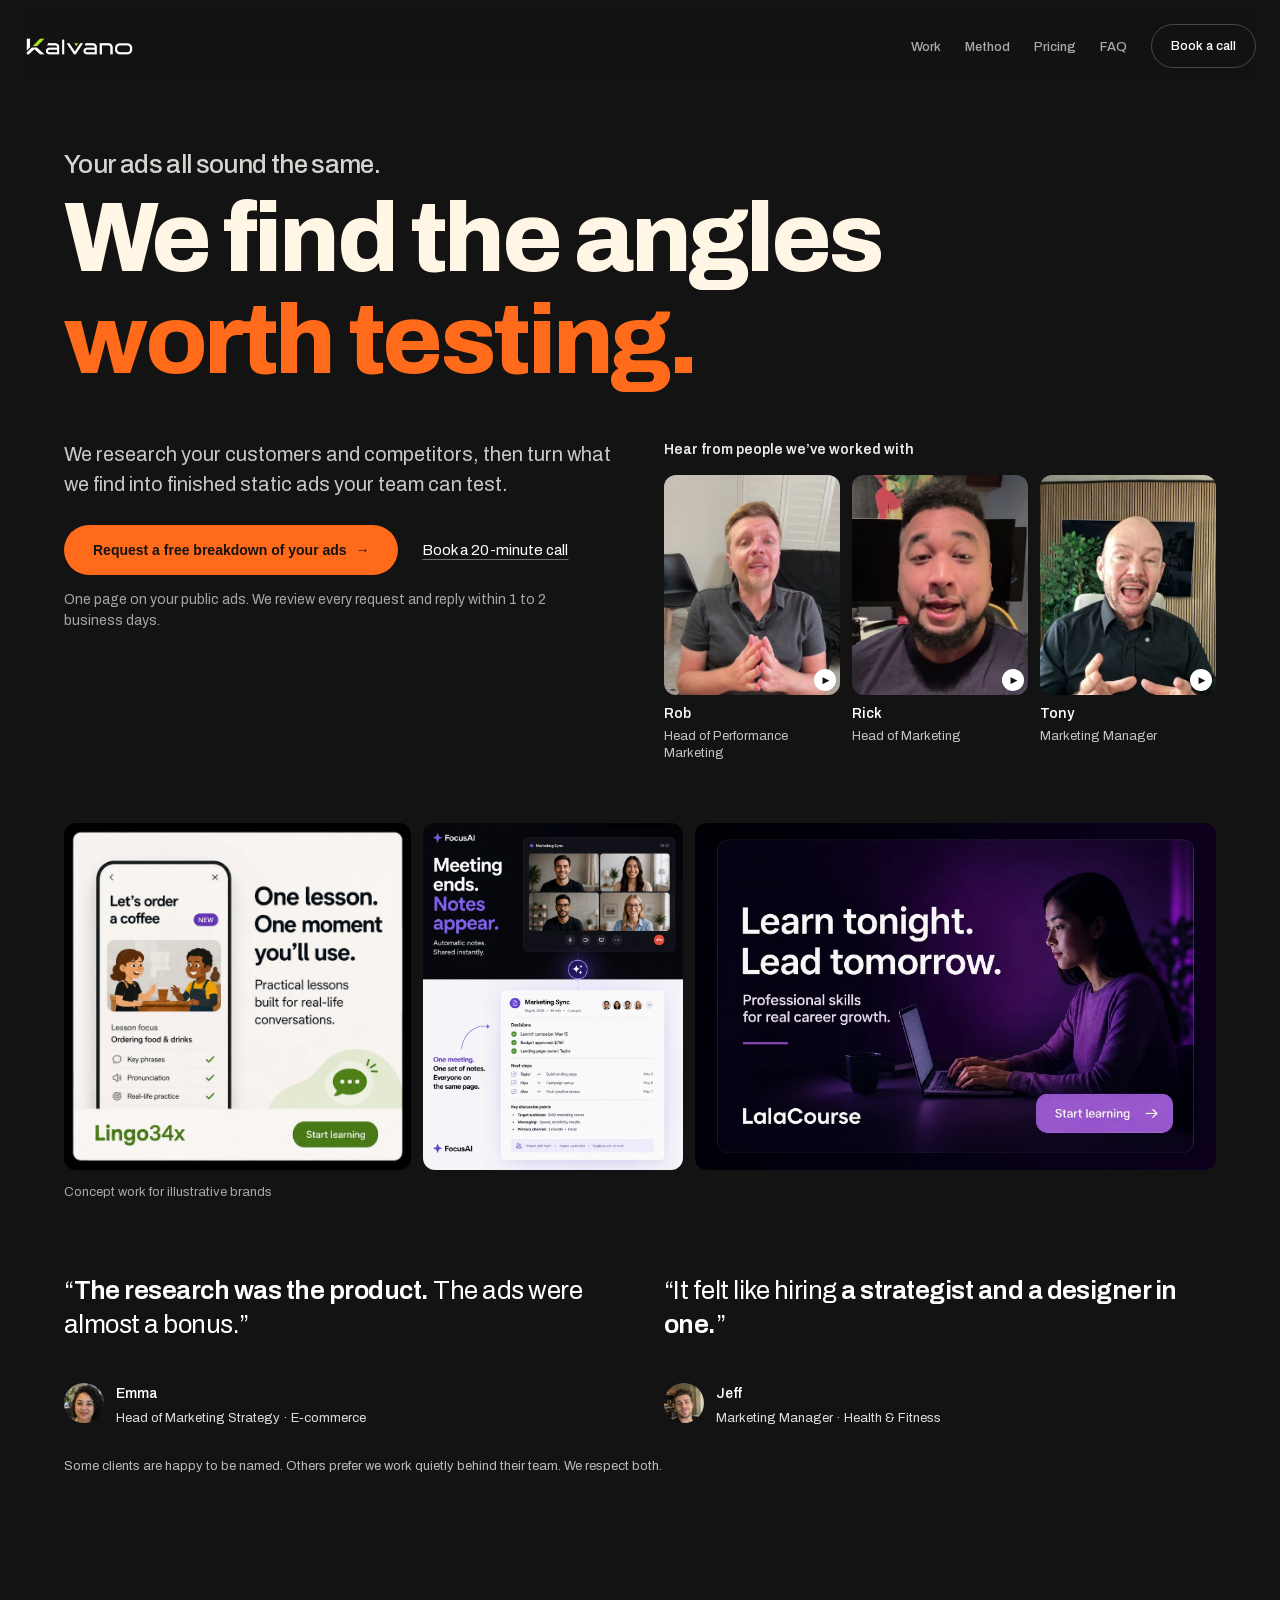
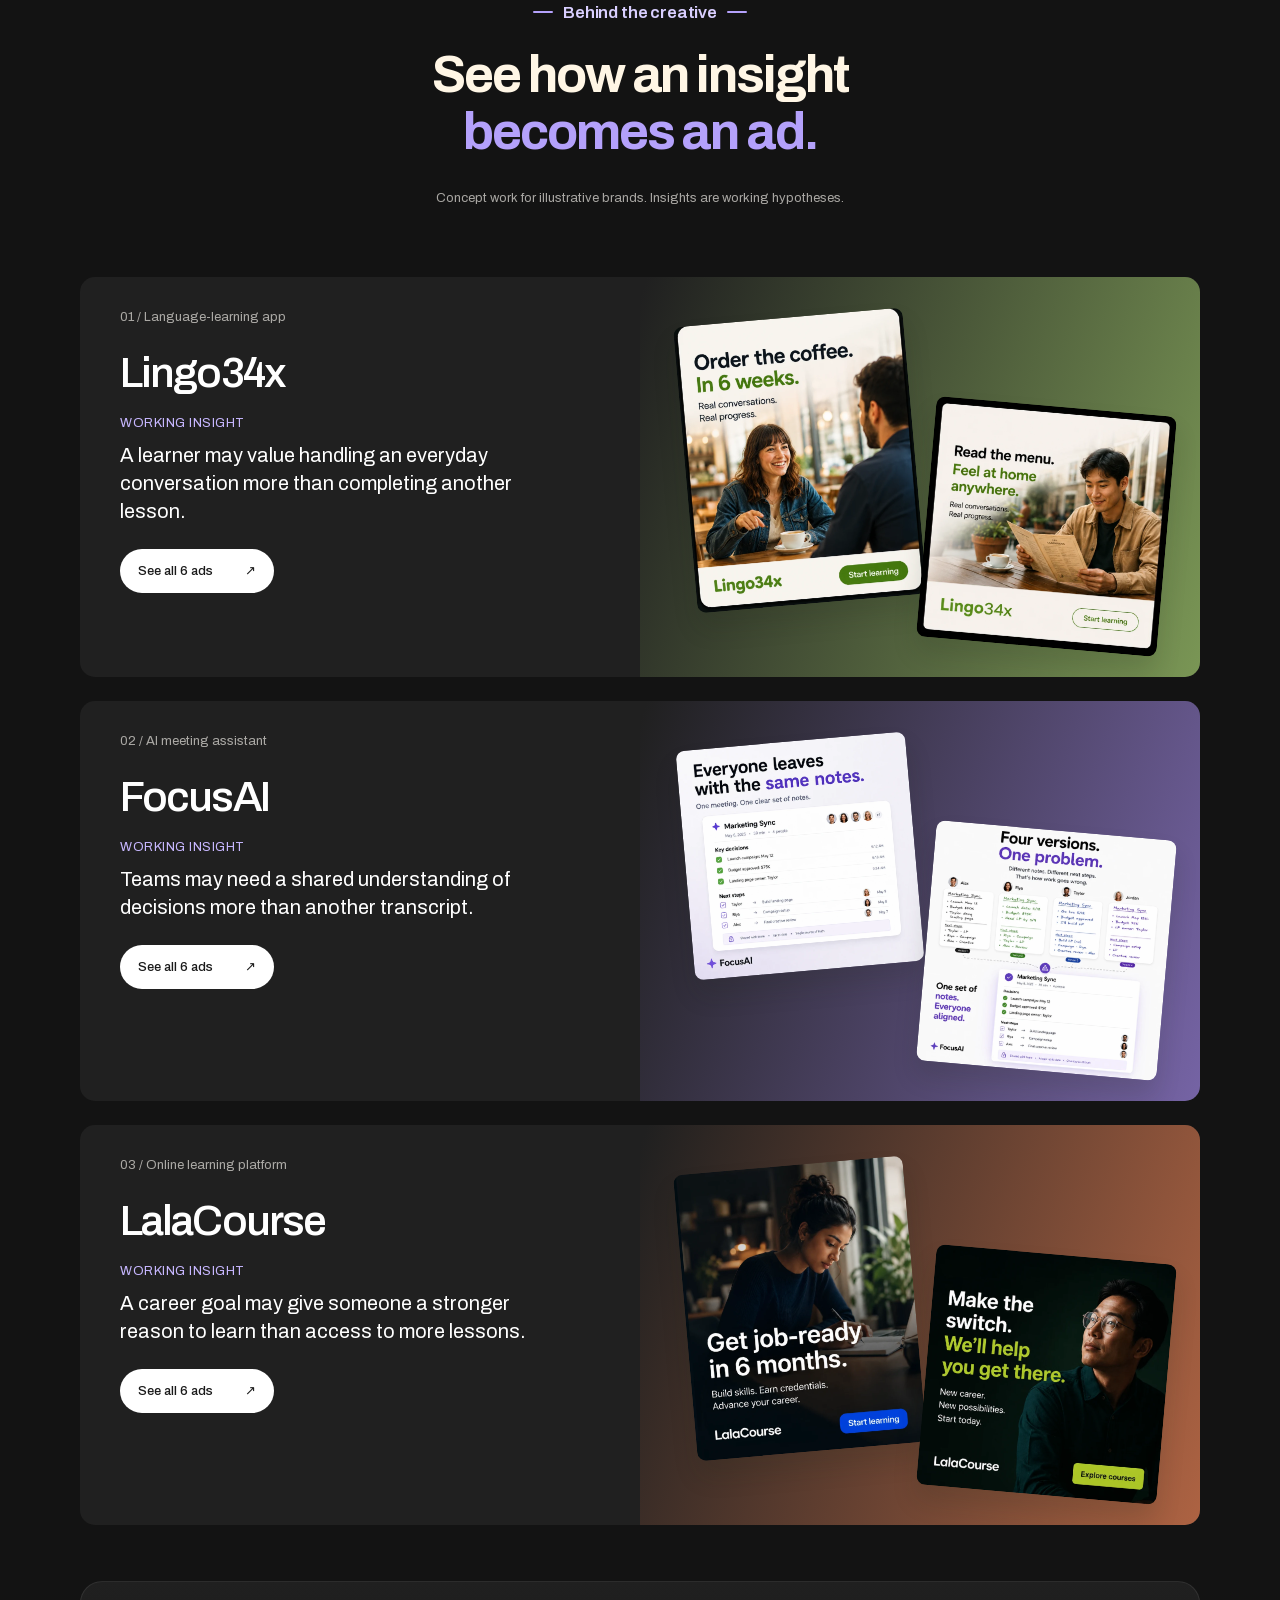
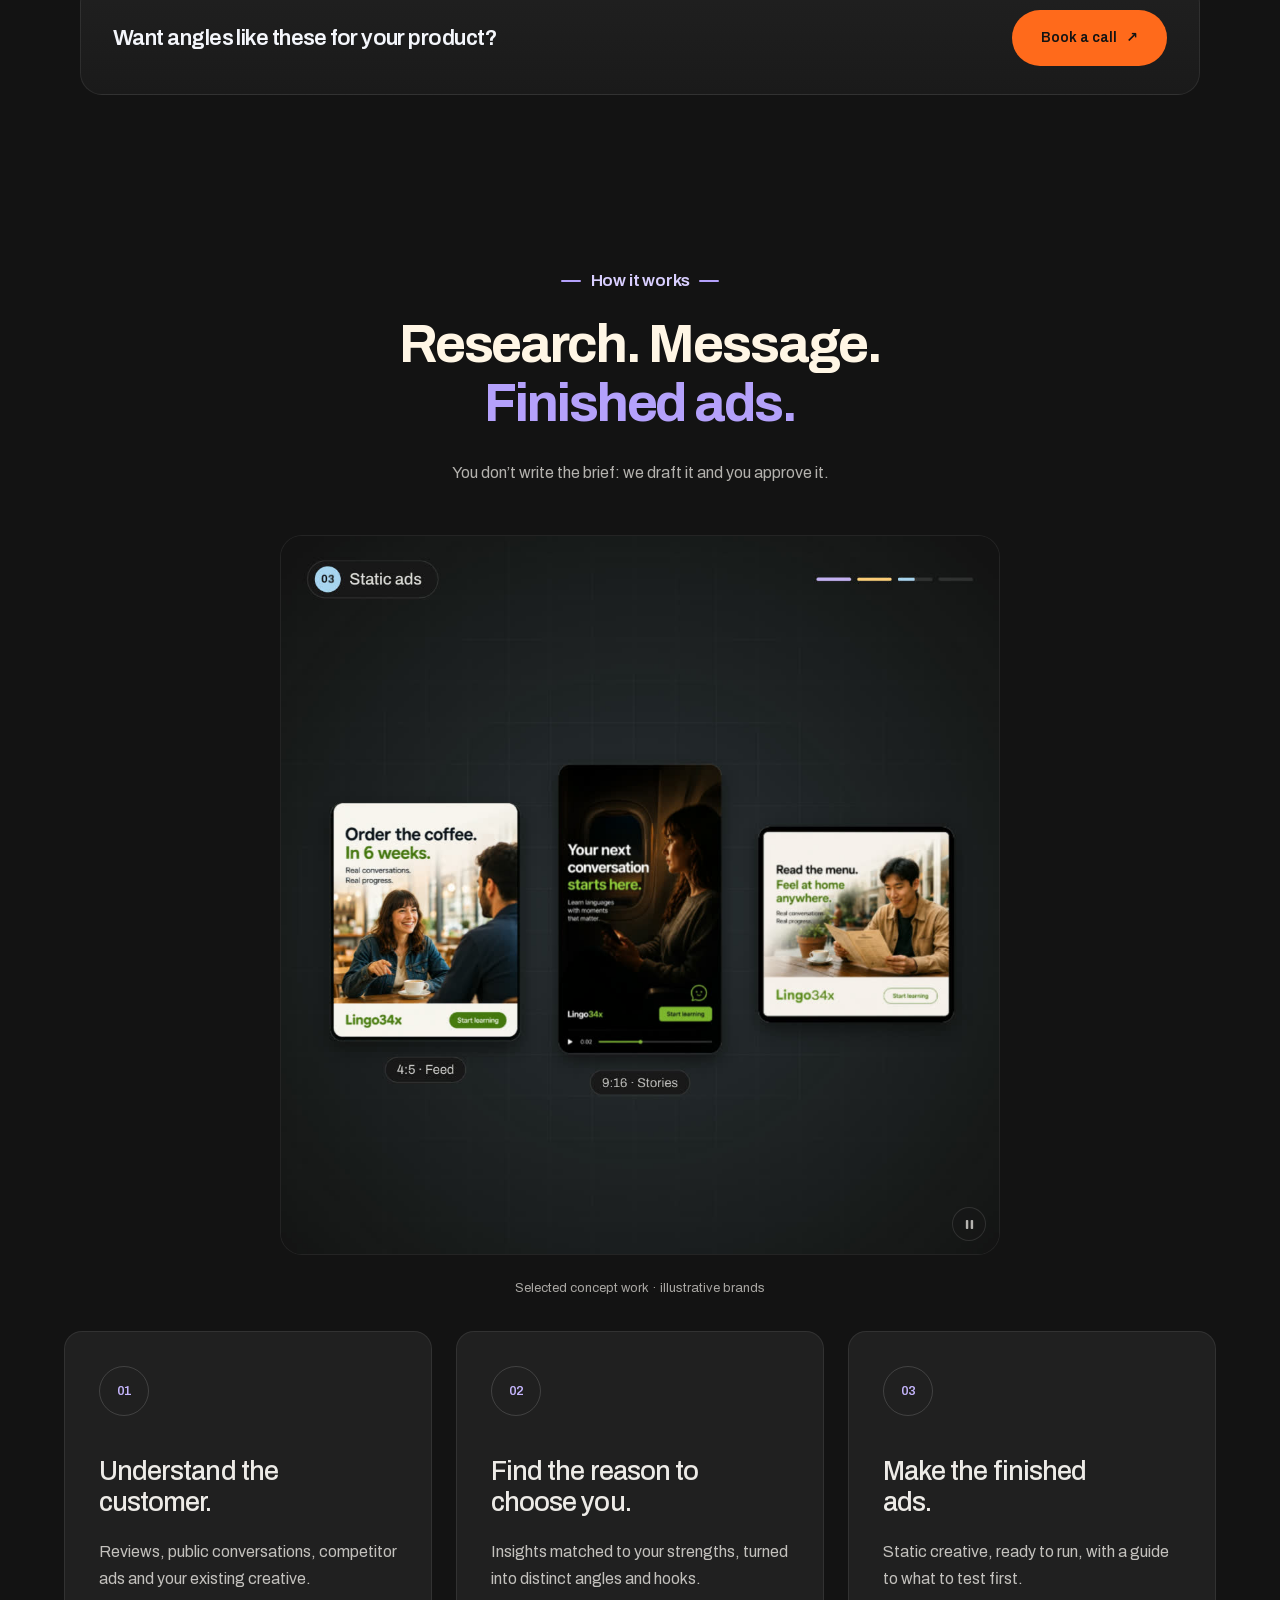
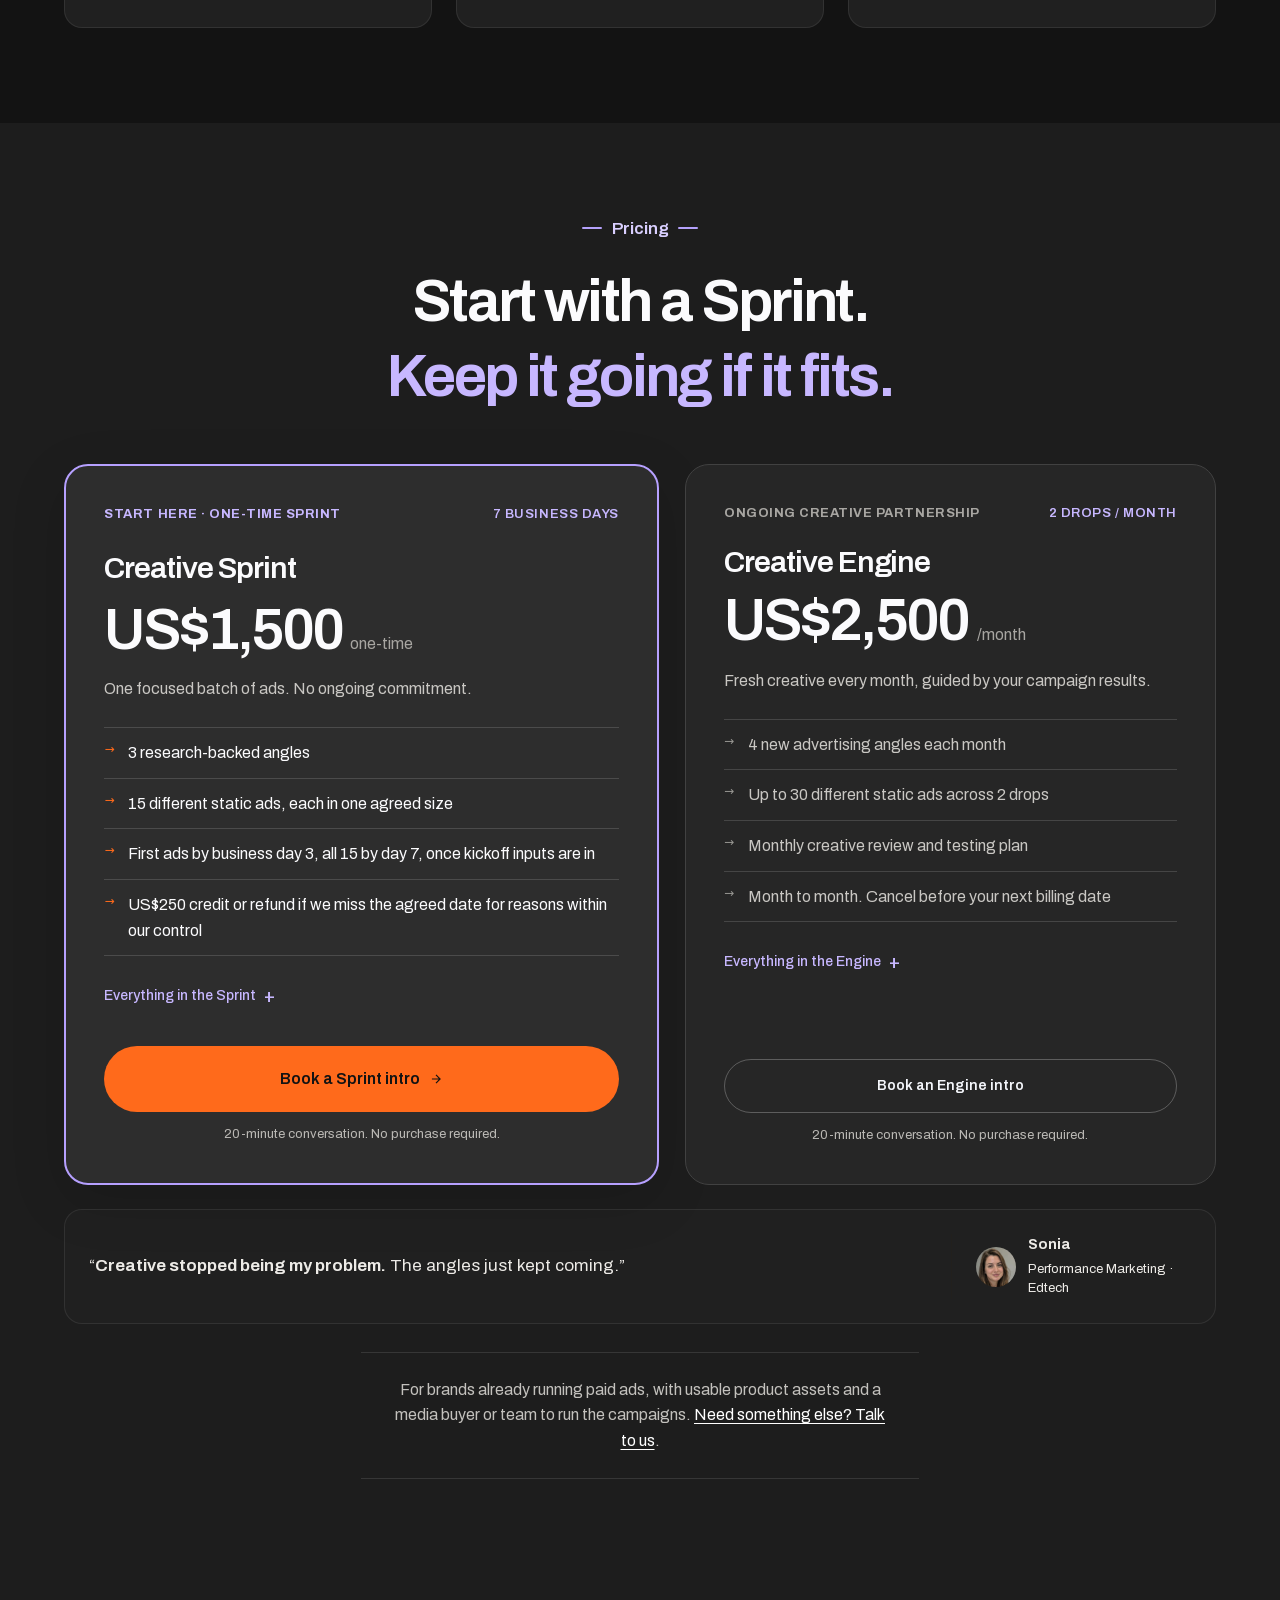
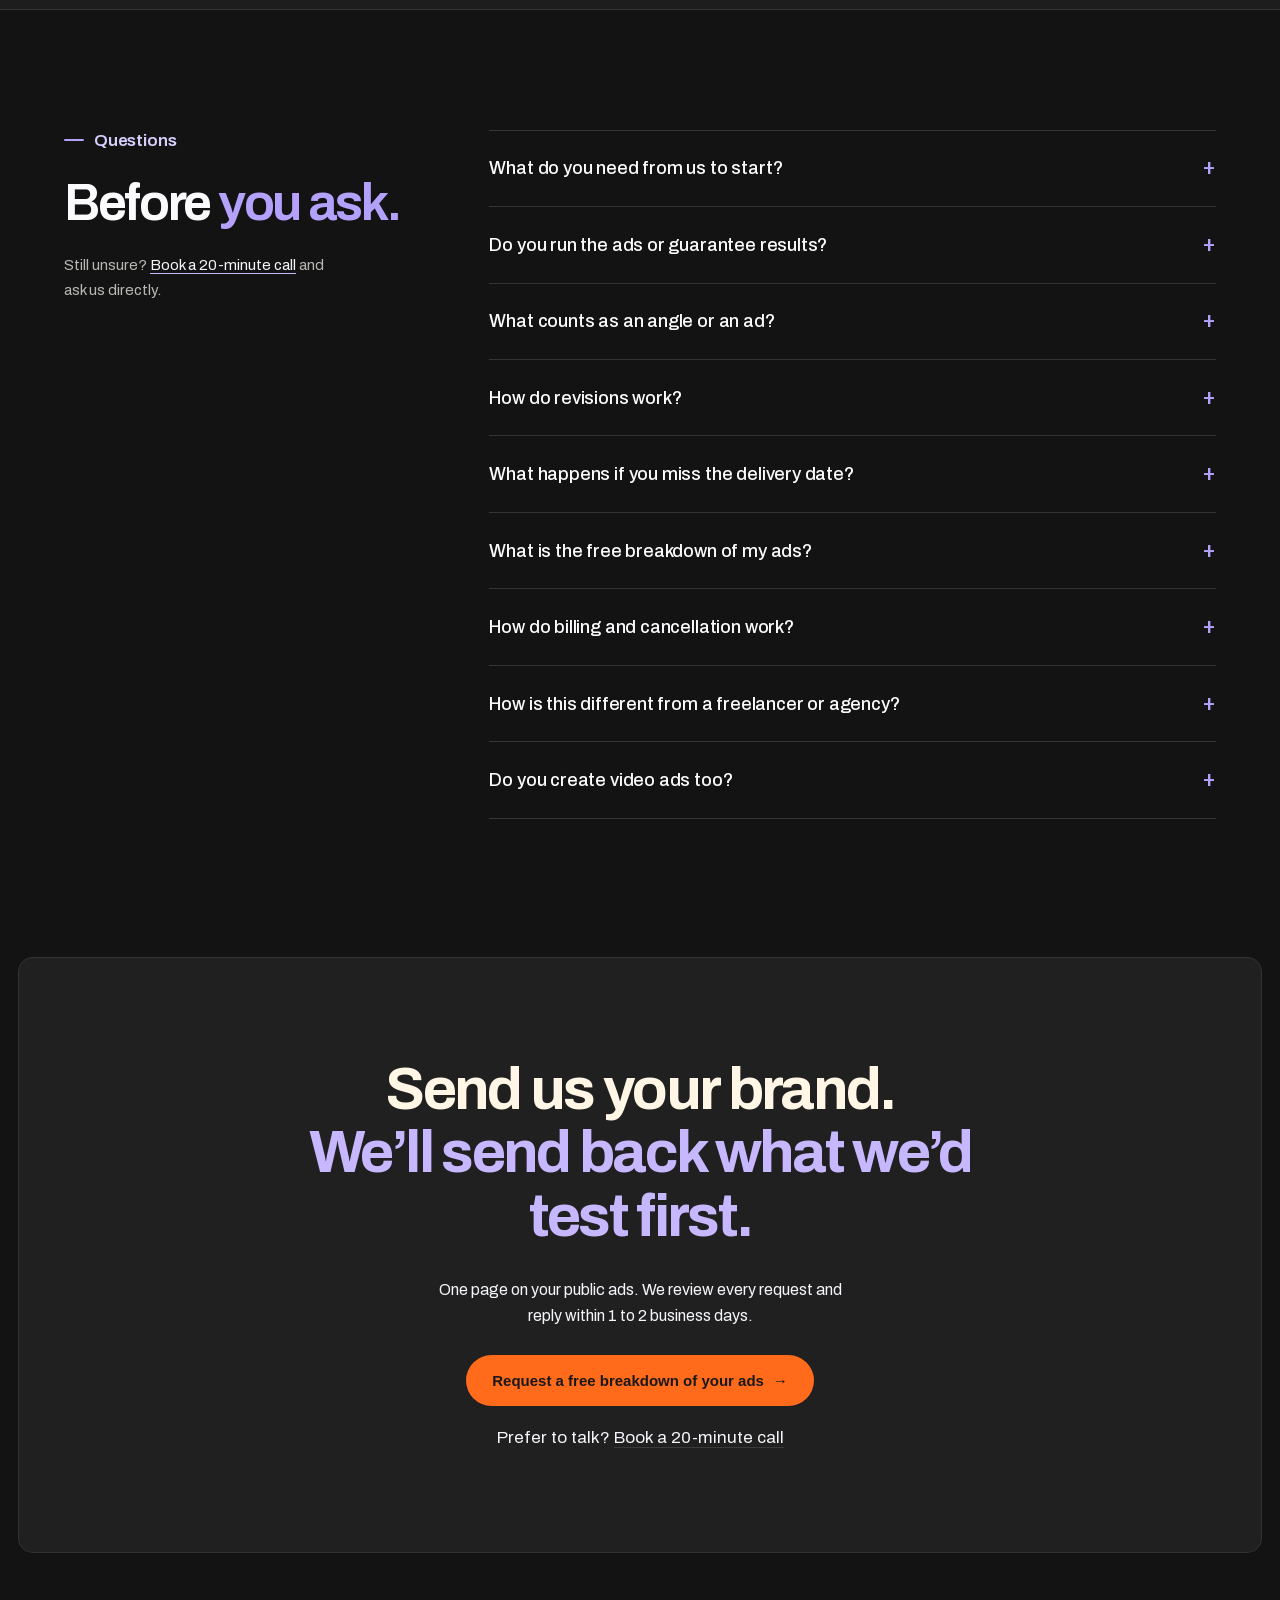
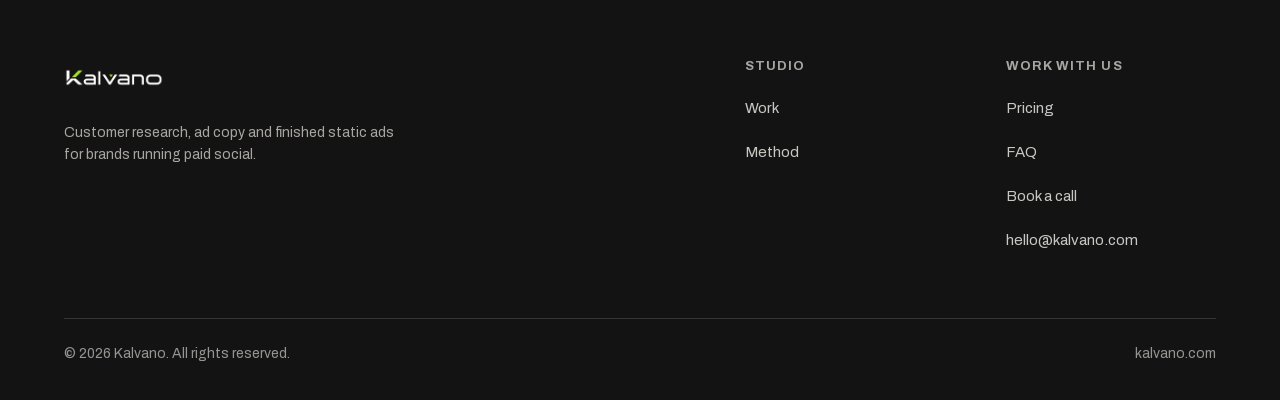
==== commit 197ec575: "Refine the hero: two-tone headline and sharper video proof Replace the lilac marker block with "wort" ====
--- a/index.html
+++ b/index.html
@@ -200,7 +200,7 @@
     <div class="hx-actions"><button type="button" class="btn btn-primary" data-read-open>Request a free breakdown of your ads <span aria-hidden="true">→</span></button><a class="hx-call" href="https://calendly.com/ola24/20min?utm_source=kalvano.com&amp;utm_content=hero" target="_blank" rel="noopener">Book a 20-minute call<span class="sr-only"> (opens in a new tab)</span></a></div>
     <p class="hx-micro">One page on your public ads. We review every request and reply within 1 to 2 business days.</p>
    </div>
-   <div class="hx-proof proof-videos"><p class="hx-proof-label">Hear from people we’ve worked with</p><ul class="proof-video-list"><li><a class="proof-video" href="https://www.youtube.com/watch?v=t7ratD69s4A" data-video="t7ratD69s4A" data-video-title="Research before design" aria-label="Watch Rob: Head of Performance Marketing"><span class="proof-video-thumb"><img src="/assets/img/videos/t7ratD69s4A.jpg" width="480" height="360" loading="lazy" alt=""><span class="video-play" aria-hidden="true">▶</span></span><span class="proof-who"><strong>Rob</strong><span>Head of Performance Marketing</span></span></a></li><li><a class="proof-video" href="https://www.youtube.com/watch?v=iPE7c8uJ1es" data-video="iPE7c8uJ1es" data-video-title="Fresh thinking for your next ads" aria-label="Watch Rick: Head of Marketing"><span class="proof-video-thumb"><img src="/assets/img/videos/iPE7c8uJ1es.jpg" width="480" height="360" loading="lazy" alt=""><span class="video-play" aria-hidden="true">▶</span></span><span class="proof-who"><strong>Rick</strong><span>Head of Marketing</span></span></a></li><li><a class="proof-video" href="https://www.youtube.com/watch?v=_SQNncZIyI0" data-video="_SQNncZIyI0" data-video-title="More than creative volume" aria-label="Watch Tony: Marketing Manager"><span class="proof-video-thumb"><img src="/assets/img/videos/_SQNncZIyI0.jpg" width="480" height="360" loading="lazy" alt=""><span class="video-play" aria-hidden="true">▶</span></span><span class="proof-who"><strong>Tony</strong><span>Marketing Manager</span></span></a></li></ul></div>
+   <div class="hx-proof proof-videos"><p class="hx-proof-label">Hear from people we’ve worked with</p><ul class="proof-video-list"><li><a class="proof-video" href="https://www.youtube.com/watch?v=t7ratD69s4A" data-video="t7ratD69s4A" data-video-title="Research before design" aria-label="Watch Rob: Head of Performance Marketing"><span class="proof-video-thumb"><img src="/assets/img/videos/t7ratD69s4A-4x5.jpg" width="400" height="500" decoding="async" alt=""><span class="video-play" aria-hidden="true">▶</span></span><span class="proof-who"><strong>Rob</strong><span>Head of Performance Marketing</span></span></a></li><li><a class="proof-video" href="https://www.youtube.com/watch?v=iPE7c8uJ1es" data-video="iPE7c8uJ1es" data-video-title="Fresh thinking for your next ads" aria-label="Watch Rick: Head of Marketing"><span class="proof-video-thumb"><img src="/assets/img/videos/iPE7c8uJ1es-4x5.jpg" width="400" height="500" decoding="async" alt=""><span class="video-play" aria-hidden="true">▶</span></span><span class="proof-who"><strong>Rick</strong><span>Head of Marketing</span></span></a></li><li><a class="proof-video" href="https://www.youtube.com/watch?v=_SQNncZIyI0" data-video="_SQNncZIyI0" data-video-title="More than creative volume" aria-label="Watch Tony: Marketing Manager"><span class="proof-video-thumb"><img src="/assets/img/videos/_SQNncZIyI0-4x5.jpg" width="400" height="500" decoding="async" alt=""><span class="video-play" aria-hidden="true">▶</span></span><span class="proof-who"><strong>Tony</strong><span>Marketing Manager</span></span></a></li></ul></div>
   </div>
   <figure class="hx-work">
    <div class="hx-ads"><img src="assets/img/work-language-04-9x16.webp" width="800" height="800" alt="Lingo34x ad: One lesson. One moment you’ll use."><img src="assets/img/work-ai-03-9x16.webp" width="800" height="1067" alt="FocusAI ad: Meeting ends. Notes appear."><img src="assets/img/work-education-03-9x16.webp" width="800" height="533" alt="LalaCourse ad: Learn tonight. Lead tomorrow."></div>
--- a/assets/css/identity.css
+++ b/assets/css/identity.css
@@ -774,3 +774,17 @@
 :root { --cream:#fff6e5; }
 .hero-x h1 { color:var(--cream); font-weight:800; letter-spacing:-.035em; }
 .launch-section-head h2,.cta .cta-headline,.research-heading h2,.study-heading h1 { color:var(--cream); font-weight:700; }
+
+/* ========== Hero refinements (2026-11-07) ========== */
+/* set-up line reads as a lead-in, not a second headline */
+.hero-x h1 .hero-problem { margin-bottom:.3em; font-size:clamp(20px,2vw,28px); }
+/* two-tone headline: orange words lead the eye to the orange button; no second accent block */
+.hero-x h1 .hero-emphasis { display:inline; margin:0; padding:0; border-radius:0; background:none; color:var(--accent); -webkit-text-fill-color:currentColor; transform:none; }
+/* portrait tiles cropped to the person, not the pillarboxed YouTube frame */
+.hx-proof .proof-video-thumb { aspect-ratio:4/5; }
+.hx-lead,.hx-micro { text-wrap:pretty; }
+@media(min-width:921px) {
+ /* even halves: the videos start on the page's centre line */
+ .hx-row { grid-template-columns:repeat(2,minmax(0,1fr)); gap:48px; }
+ .hx-lead { max-width:30em; }
+}
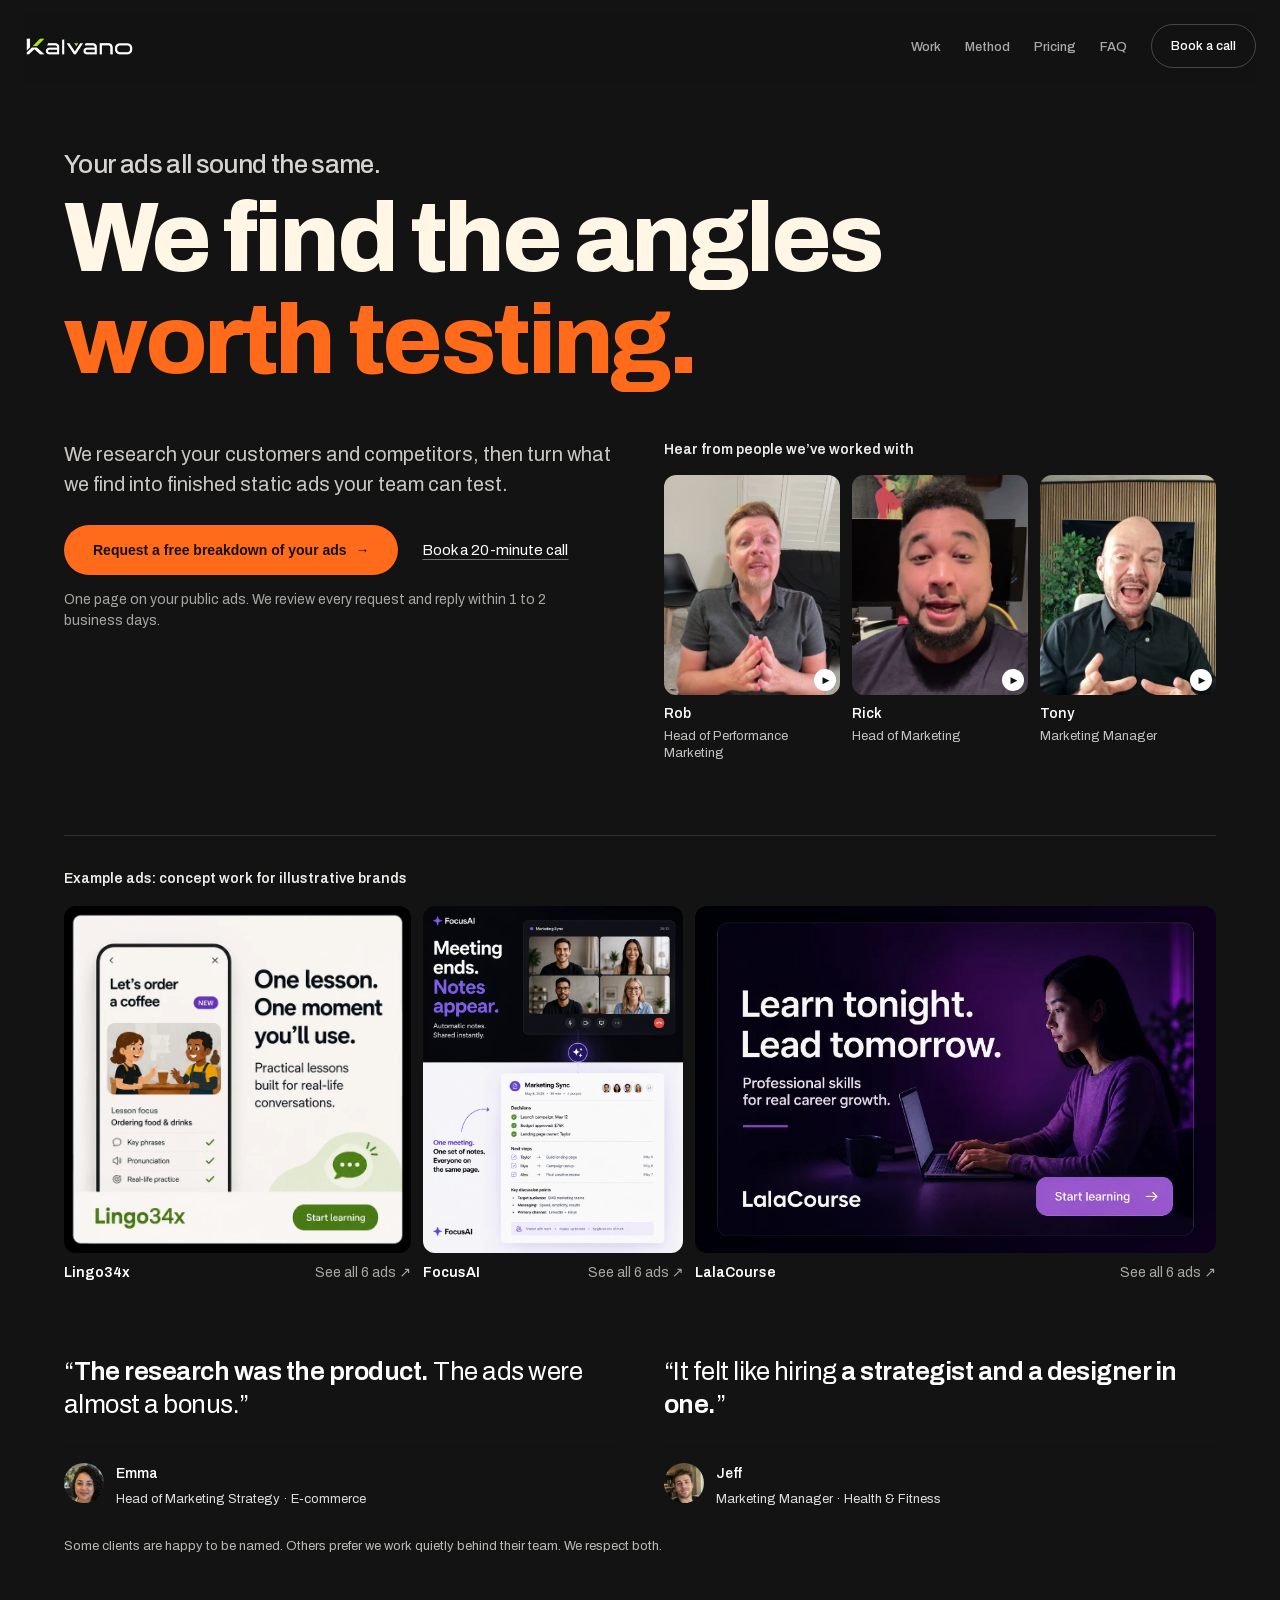
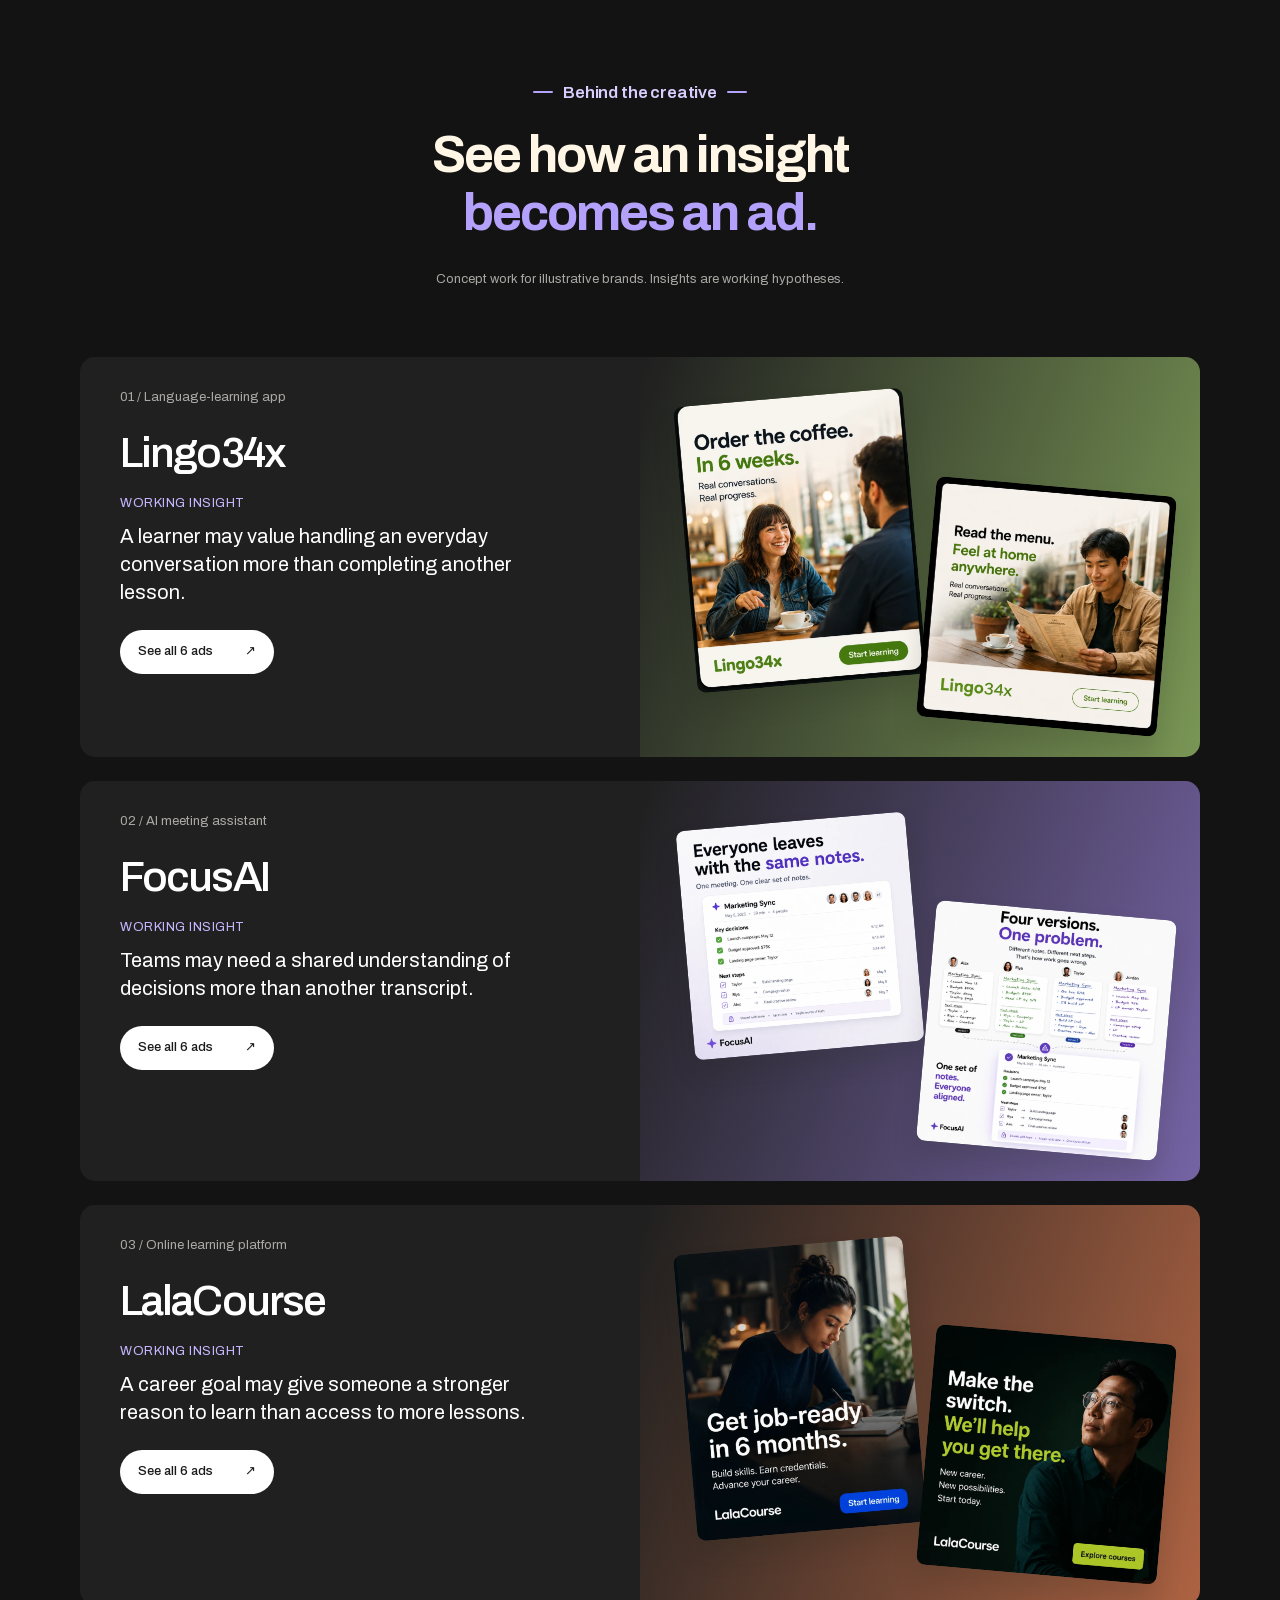
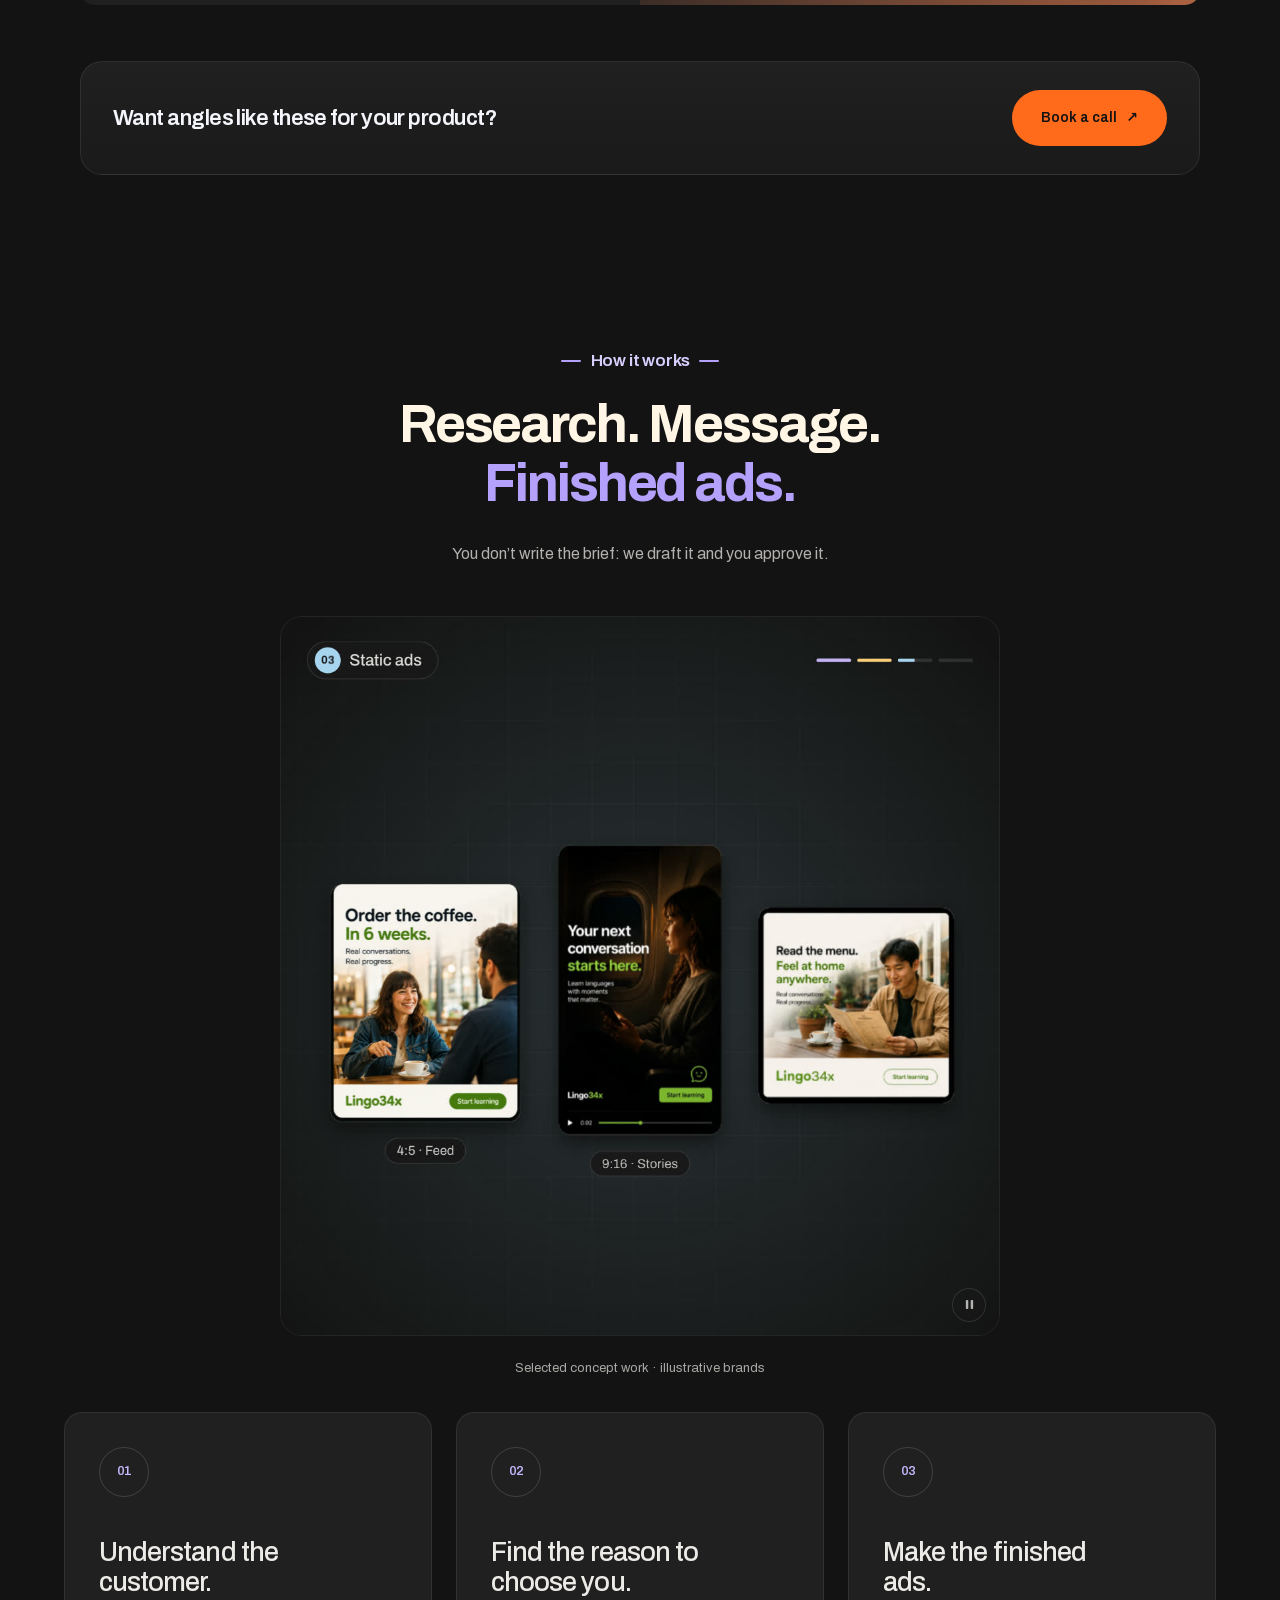
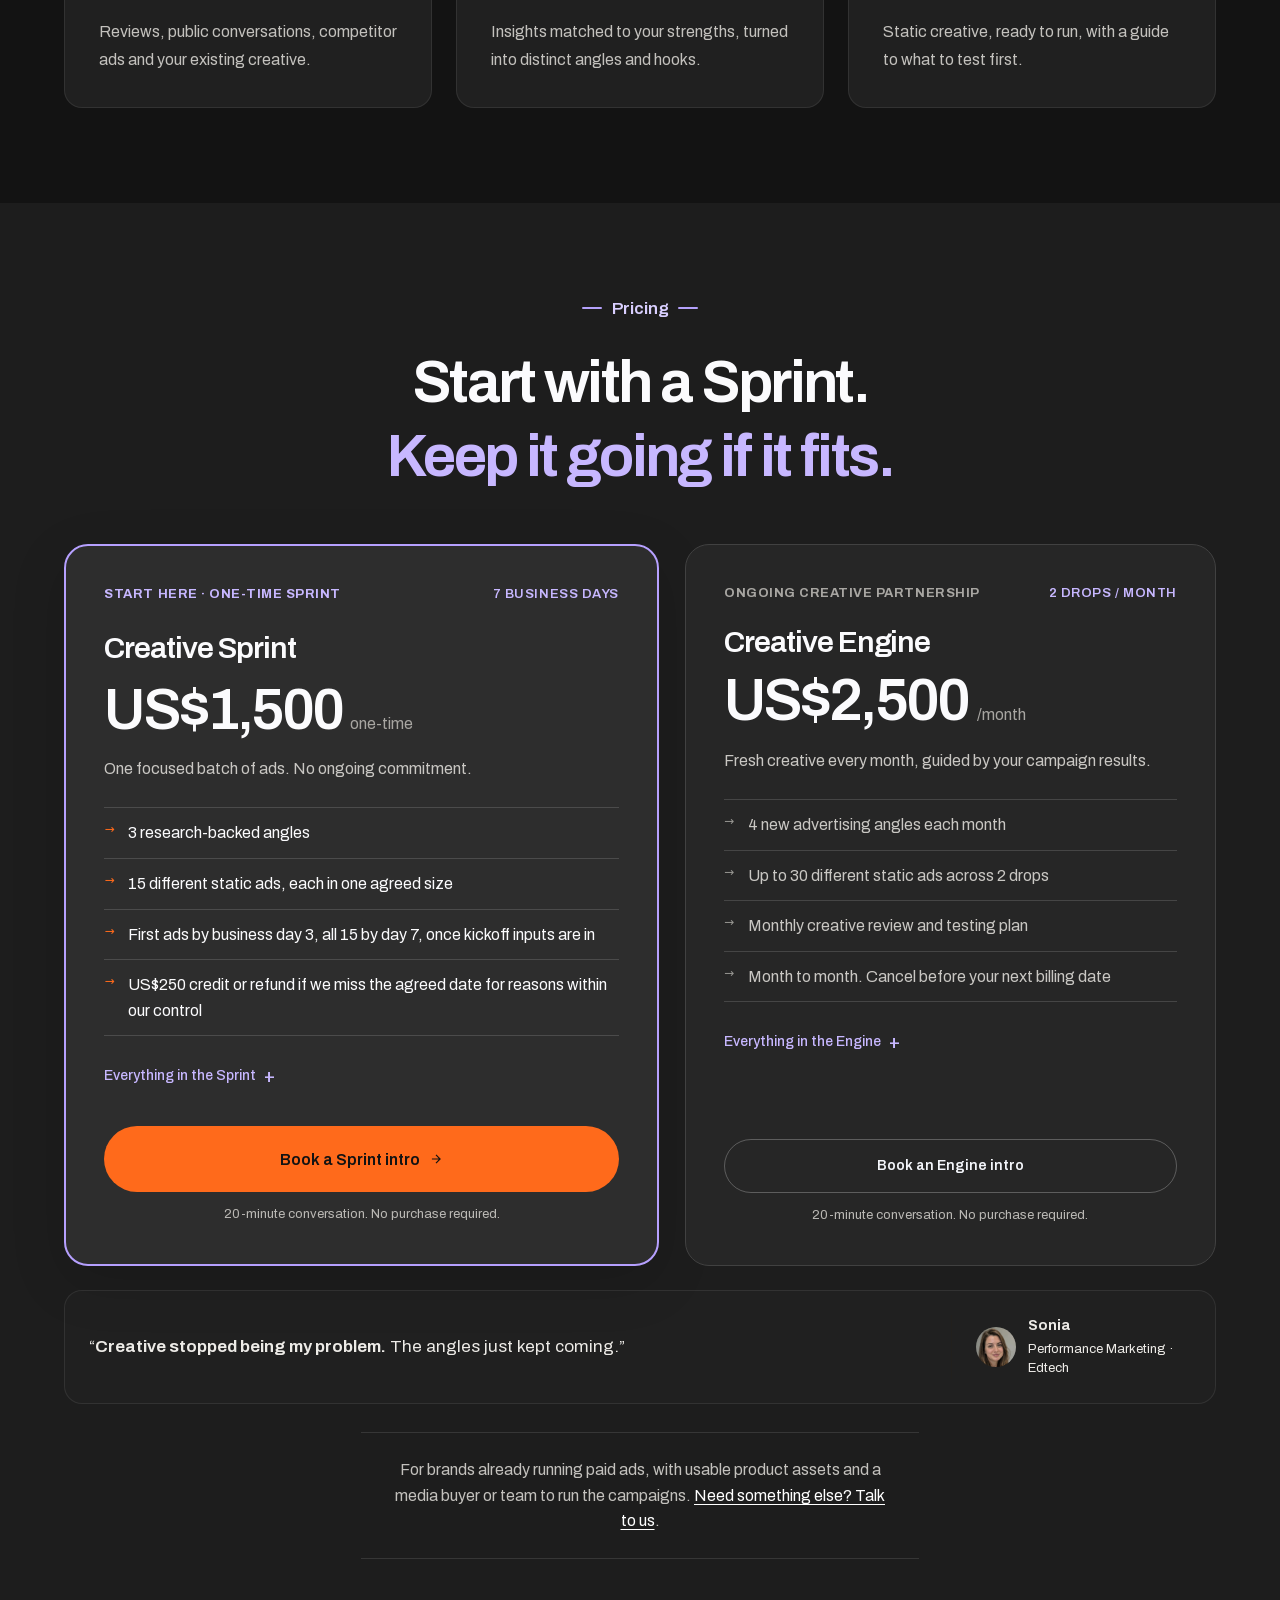
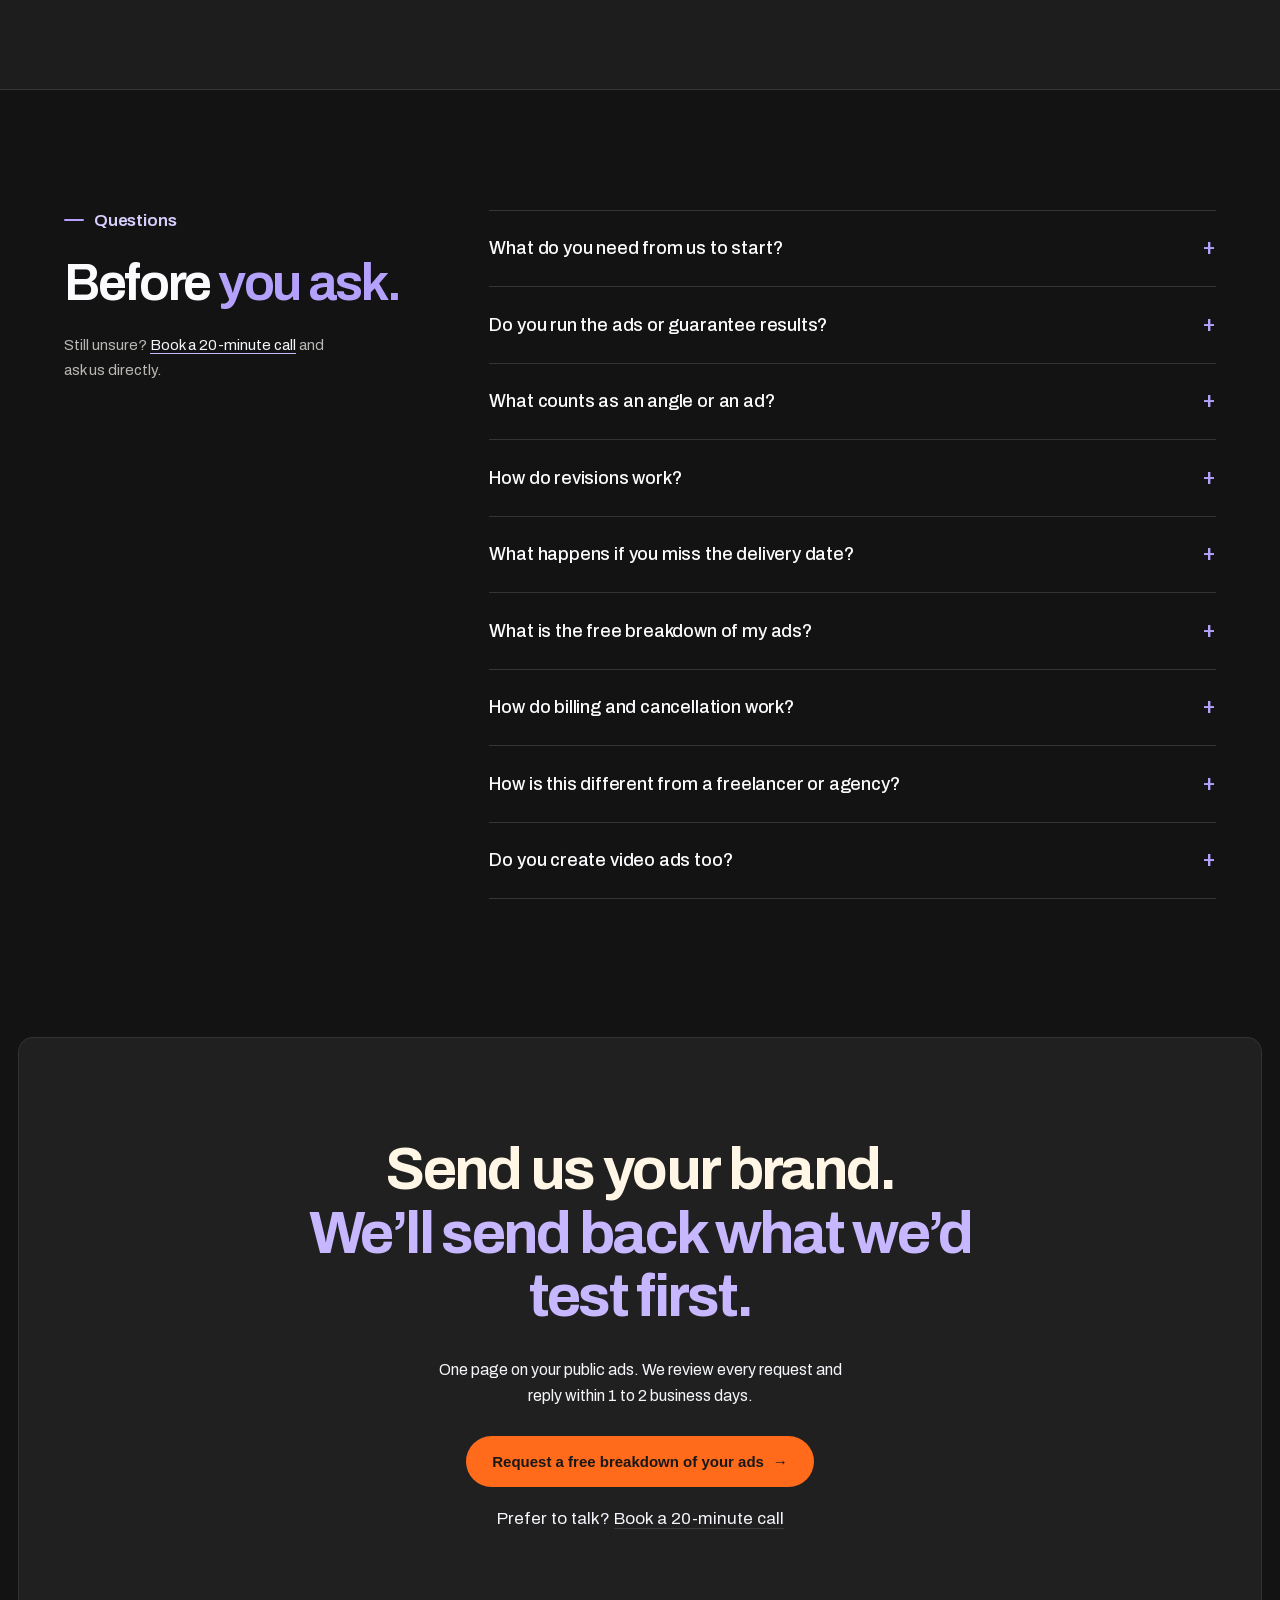
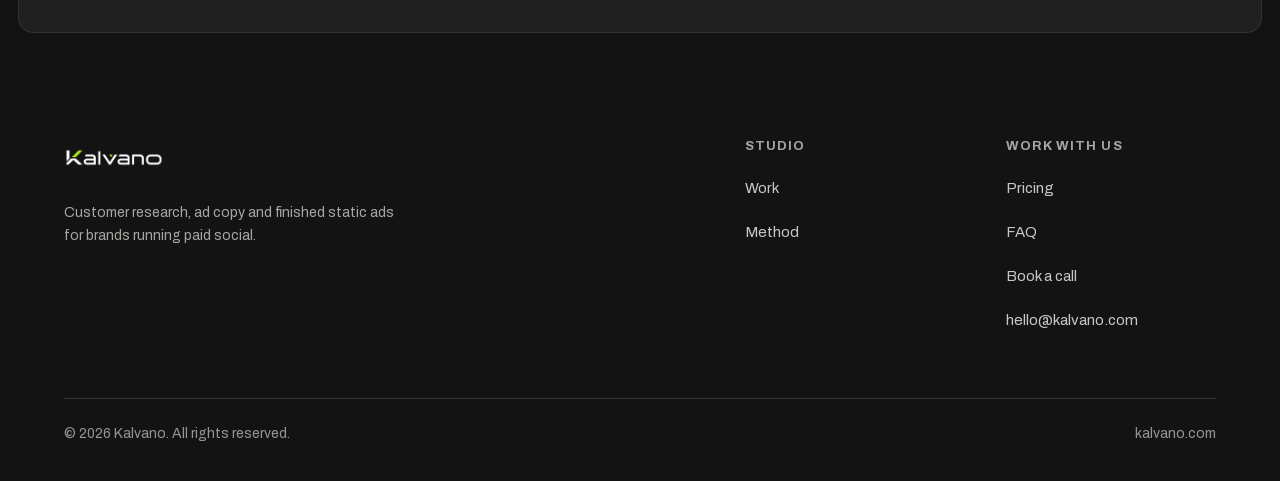
==== commit f19fc81a: "Label the concept ads under the hero and link them to their projects Separate the ad strip from the " ====
--- a/index.html
+++ b/index.html
@@ -203,8 +203,12 @@
    <div class="hx-proof proof-videos"><p class="hx-proof-label">Hear from people we’ve worked with</p><ul class="proof-video-list"><li><a class="proof-video" href="https://www.youtube.com/watch?v=t7ratD69s4A" data-video="t7ratD69s4A" data-video-title="Research before design" aria-label="Watch Rob: Head of Performance Marketing"><span class="proof-video-thumb"><img src="/assets/img/videos/t7ratD69s4A-4x5.jpg" width="400" height="500" decoding="async" alt=""><span class="video-play" aria-hidden="true">▶</span></span><span class="proof-who"><strong>Rob</strong><span>Head of Performance Marketing</span></span></a></li><li><a class="proof-video" href="https://www.youtube.com/watch?v=iPE7c8uJ1es" data-video="iPE7c8uJ1es" data-video-title="Fresh thinking for your next ads" aria-label="Watch Rick: Head of Marketing"><span class="proof-video-thumb"><img src="/assets/img/videos/iPE7c8uJ1es-4x5.jpg" width="400" height="500" decoding="async" alt=""><span class="video-play" aria-hidden="true">▶</span></span><span class="proof-who"><strong>Rick</strong><span>Head of Marketing</span></span></a></li><li><a class="proof-video" href="https://www.youtube.com/watch?v=_SQNncZIyI0" data-video="_SQNncZIyI0" data-video-title="More than creative volume" aria-label="Watch Tony: Marketing Manager"><span class="proof-video-thumb"><img src="/assets/img/videos/_SQNncZIyI0-4x5.jpg" width="400" height="500" decoding="async" alt=""><span class="video-play" aria-hidden="true">▶</span></span><span class="proof-who"><strong>Tony</strong><span>Marketing Manager</span></span></a></li></ul></div>
   </div>
   <figure class="hx-work">
-   <div class="hx-ads"><img src="assets/img/work-language-04-9x16.webp" width="800" height="800" alt="Lingo34x ad: One lesson. One moment you’ll use."><img src="assets/img/work-ai-03-9x16.webp" width="800" height="1067" alt="FocusAI ad: Meeting ends. Notes appear."><img src="assets/img/work-education-03-9x16.webp" width="800" height="533" alt="LalaCourse ad: Learn tonight. Lead tomorrow."></div>
-   <figcaption>Concept work for illustrative brands</figcaption>
+   <figcaption class="hx-work-label">Example ads: concept work for illustrative brands</figcaption>
+   <div class="hx-ads">
+    <a class="hx-ad" href="/work/order-the-coffee/"><img src="assets/img/work-language-04-9x16.webp" width="800" height="800" alt="Lingo34x ad: One lesson. One moment you’ll use."><span class="hx-ad-meta"><strong>Lingo34x</strong><span>See all 6 ads <span aria-hidden="true">↗</span></span></span></a>
+    <a class="hx-ad" href="/work/shared-notes/"><img src="assets/img/work-ai-03-9x16.webp" width="800" height="1067" alt="FocusAI ad: Meeting ends. Notes appear."><span class="hx-ad-meta"><strong>FocusAI</strong><span>See all 6 ads <span aria-hidden="true">↗</span></span></span></a>
+    <a class="hx-ad" href="/work/career-move/"><img src="assets/img/work-education-03-9x16.webp" width="800" height="533" alt="LalaCourse ad: Learn tonight. Lead tomorrow."><span class="hx-ad-meta"><strong>LalaCourse</strong><span>See all 6 ads <span aria-hidden="true">↗</span></span></span></a>
+   </div>
   </figure>
  </div>
 </header>
--- a/assets/css/identity.css
+++ b/assets/css/identity.css
@@ -727,13 +727,22 @@
 .hx-proof .proof-video-thumb img { display:block; width:100%; height:100%; object-fit:cover; }
 .hx-proof .proof-who { display:block; min-height:0; margin-top:8px; }
 .hx-proof .proof-who strong { font-size:14px; }
-.hx-work { margin:60px 0 0; }
+/* concept ads: a separate block from the real-people proof, labelled before the eye reaches the images */
+.hx-work { margin:72px 0 0; padding-top:32px; border-top:1px solid #ffffff1f; }
+.hx-work .hx-work-label { margin:0 0 16px; font-size:14px; font-weight:600; color:#edebe7; }
 .hx-ads { display:flex; flex-wrap:wrap; gap:12px; }
-.hx-ads img { display:block; min-width:0; height:auto; border-radius:12px; }
-.hx-ads img:nth-child(1) { flex:1 1 0; aspect-ratio:1; }
-.hx-ads img:nth-child(2) { flex:.75 1 0; aspect-ratio:3/4; }
-.hx-ads img:nth-child(3) { flex:1.5 1 0; aspect-ratio:3/2; }
-.hx-work figcaption { margin-top:12px; font-size:13px; color:#a8a6a2; }
+.hx-ad { display:block; min-width:0; color:#fff; text-decoration:none; border-radius:12px; }
+.hx-ad img { display:block; width:100%; height:auto; border-radius:12px; transition:filter .2s ease; }
+.hx-ad:nth-child(1) { flex:1 1 0; }.hx-ad:nth-child(1) img { aspect-ratio:1; }
+.hx-ad:nth-child(2) { flex:.75 1 0; }.hx-ad:nth-child(2) img { aspect-ratio:3/4; }
+.hx-ad:nth-child(3) { flex:1.5 1 0; }.hx-ad:nth-child(3) img { aspect-ratio:3/2; }
+.hx-ad-meta { display:flex; flex-wrap:wrap; justify-content:space-between; gap:2px 12px; margin-top:10px; font-size:14px; line-height:1.4; }
+.hx-ad-meta strong { font-weight:600; }
+.hx-ad-meta > span { color:#a8a6a2; transition:color .2s ease; }
+.hx-ad:hover img { filter:brightness(1.06); }
+.hx-ad:hover .hx-ad-meta > span { color:#fff; }
+.hx-ad:focus-visible { outline:2px solid var(--accent); outline-offset:4px; }
+@media(prefers-reduced-motion:reduce) { .hx-ad img,.hx-ad-meta > span { transition:none; } }
 
 /* orange belongs to the main action */
 .nav-cta { background:transparent; border:1px solid #ffffff38; color:#fff!important; }
@@ -763,8 +772,9 @@
  .hx-actions .btn { width:100%; justify-content:center; padding-inline:14px; font-size:15px; white-space:normal; text-align:center; }
  .hx-call { min-height:44px; }
  .hx-micro { margin-top:4px; }
- .hx-work { margin-top:36px; }
- .hx-ads img:nth-child(3) { flex:1 1 100%; }
+ .hx-work { margin-top:44px; padding-top:24px; }
+ .hx-ad:nth-child(3) { flex:1 1 100%; }
+ .hx-ad-meta { flex-direction:column; justify-content:flex-start; margin-top:8px; }
  .client-proof { padding-top:52px; }
  .client-proof-grid { gap:28px; }
  .method-film.hero-visual { margin-bottom:60px; }
